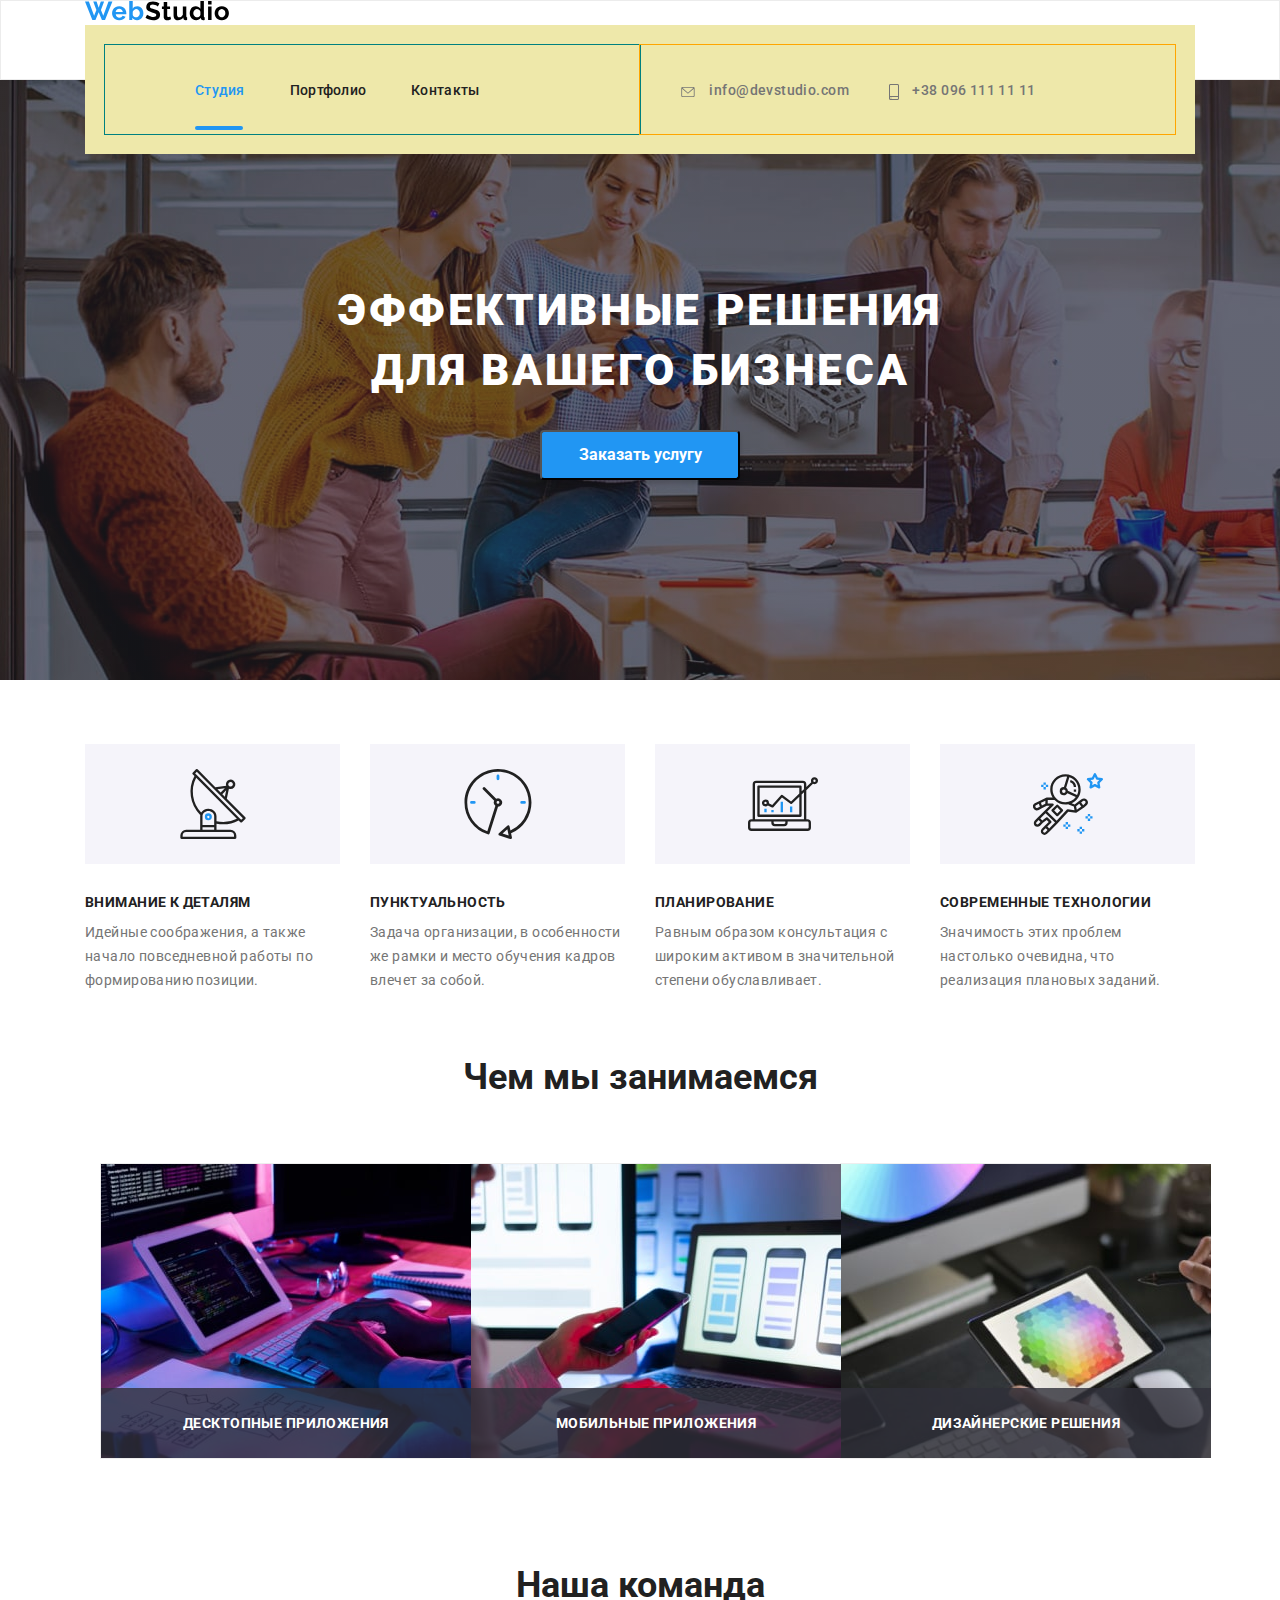
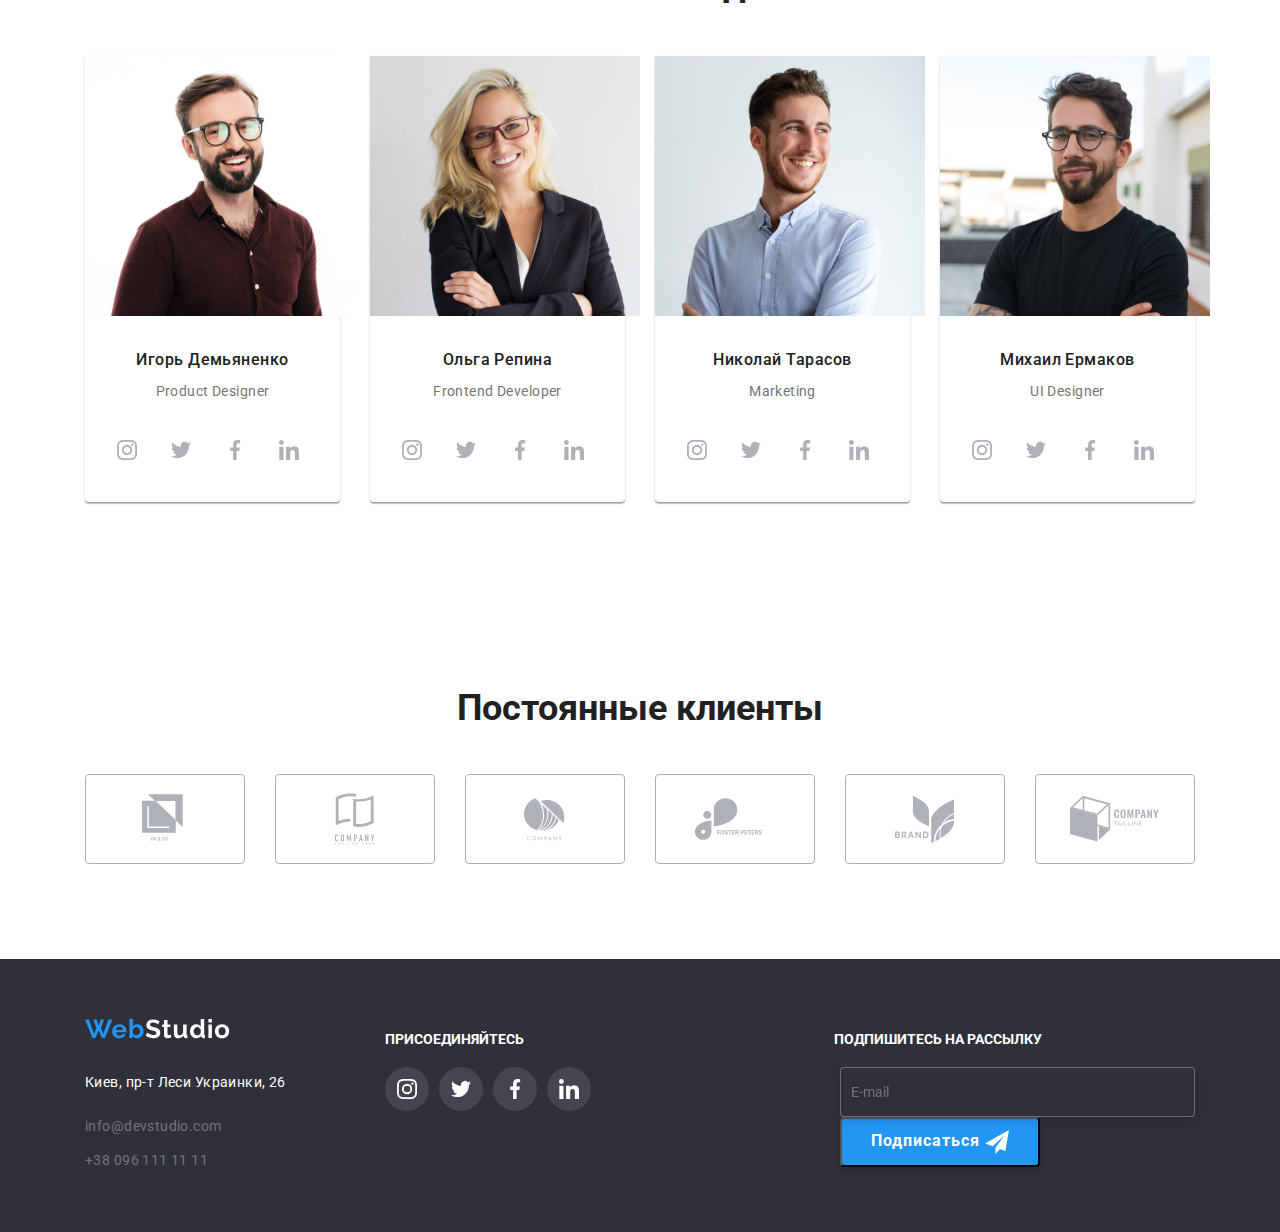
==== index.html @ c9f1968a "scss" ====
<!DOCTYPE html>
<html lang="ru">
<head>
    <meta charset="UTF-8">
    <meta name="viewport" content="width=device-width, initial-scale=1.0">
    <!--Подключение стилей-->
        <link rel="stylesheet" href="./modern-normalize.css">
        <!-- <link rel="stylesheet" href="./style.css"> -->
        <link rel="stylesheet" href="./css/main.min.css">

        
        <link rel="preconnect" href="https://fonts.gstatic.com">
        <link href="https://fonts.googleapis.com/css2?family=Roboto:wght@400;500;700;900&display=swap" rel="stylesheet">
        
        <title>WebStudio</title>
    </head>

<body>

    <header class="header">
        <div class="container">
            <nav class="nav">

                <a class="header-logo" href="./index.html"><img src="./images/WebStudio.svg" alt="логотип"></a>
                
                <button
                type="button"
                class="menu-button"
                aria-expanded="false"
                aria-controls="menu-container"
                data-menu-button
                >
                <svg
                  width="40"
                  height="40"
                  aria-label="Переключатель мобильного меню"
                >
                  <use class="icon-cross" href="./svg/symbol-defs.svg#cross"></use>
                  <use class="icon-menu" href="./svg/symbol-defs.svg#menu"></use>
                </svg>
              </button>

              <div class="menu-container" id="menu-container" data-menu>
               
                <div class="navigation">
                    <ul class="header-list">
                        <li class="item"><a class="current studio" href="./index.html">Студия</a></li>
                        <li class="item"><a href="./portfolio.html">Портфолио</a></li>
                        <li class="item"><a href="#">Контакты</a></li>
                    </ul>
                </div>

                <div class="contacts">
                    <ul class="header-adres">
                        <li class="item">
                            <a class="email-phone" href="mailoto:info@devstudio.com">
                                <svg class="envelope"> 
                                    <use href="./svg/symbol-defs.svg#icon-envelope "></use>
                                </svg>
                                info@devstudio.com</a>
                        </li>
                        <li class="item">
                            <a class="email-phone" href="tel:+380961111111">
                                <svg class="phone-icon">
                                    <use href="./svg/symbol-defs.svg#icon-smartphone"></use>
                                </svg>        
                            +38 096 111 11 11</a>
                        </li>
                    </ul>
               </div>
              </div>

               
            
                


            </nav>
        </div>
        
    </header>

    <main>

        <!--main-->
        <section class="main-banner">
            <div class="container">
                <h1>Эффективные решения <br> для вашего бизнеса</h1>
                <button class="to-order" data-open-modal>Заказать услугу</button>
                    <div class="backdrop is-hidden" data-backdrop>
                    <div class="modal">

                        <button class="close-modal" data-close-modal>
                            <svg class="close-modal-svg" 
                                width="18" height="18">
                                <use href="./svg/symbol-defs.svg#icon-close-modal">
                                </use> </svg>
                        </button>
                        
                        <form class="form-modal" action="" autocomplete="on">
                            <div class="form-modal-title">Оставьте свои данные, мы вам перезвоним</div>
                            
                            <p class="form-field">
                            <label class="form-label" for="name">Имя</label>
                            <input class="form-input" type="text" name="name" id="name" placeholder=" " >
                            <svg class="modal-svg" 
                                width="18" height="18">
                                <use href="./svg/symbol-defs.svg#icon-person-black-18dp-1">
                                </use> </svg>
                            </p>
                            
                            <p class="form-field">
                            <label class="form-label" for="tel">Телефон</label> 
                            <input class="form-input" type="tel" name="tel" id="tel" placeholder=" " >
                            <svg class="modal-svg" 
                            width="18" height="18">
                            <use href="./svg/symbol-defs.svg#icon-phone-black-18dp-1">
                            </use> </svg>
                            </p>
                            
                            <p class="form-field">
                            <label class="form-label" for="email">Почта</label> 
                            <input class="form-input" type="email" name="email" id="email" placeholder=" ">
                            <svg class="modal-svg" 
                                width="18" height="18">
                                <use href="./svg/symbol-defs.svg#icon-email-black-18dp-1">
                                </use> </svg>
                            </p>

                            <p class="form-field">
                            <label class="form-label" for="comment">Комментарий</label> 
                            <textarea class="comment-input" name="comment" id="comment" rows="2" placeholder="Введите текст"></textarea>
                            </p>                           

                            <p class="checkbox-field">
                            <label class="checkbox-label">
                            <input class="checkbox" type="checkbox" name="policy">
                            <span class="checkbox-icon"></span>
                            Соглашаюсь с рассылкой и принимаю <a href="">Условия договора</a> 
                            </label>
                            </p>
                       
                            <button class="button-modal" tipe="submitt">Отправить</button>
                        </form>
                    </div>
                </div>
            </div>           
        </section>

        <!--Особенности-->
        <section class="features">
            <!--<h2>Особенности</h2>-->
            <div class="container">
                <ul class="list features-set">
                    <li class="features-item antena"><h3 class="features-item-title">Внимание к деталям</h3><p>Идейные соображения, а также начало повседневной работы по формированию позиции.</p></li>
                    <li class="features-item clock"><h3 class="features-item-title">Пунктуальность</h3><p>Задача организации, в особенности же рамки и место обучения кадров влечет за собой.</p></li>
                    <li class="features-item diagrama"><h3 class="features-item-title">Планирование</h3><p>Равным образом консультация с широким активом в значительной степени обуславливает.</p></li>
                    <li class="features-item astronaut"><h3 class="features-item-title">Современные технологии</h3><p>Значимость этих проблем настолько очевидна, что реализация плановых заданий.</p></li>
                </ul>
            </div>
        </section>

        <!--Чем мы занимаемся-->
        <section class="what-we-do">
            <div class="container">
            <h2 class="what-we-do-title">Чем мы занимаемся</h2>
            <ul class="list">
                <li class="project-item list">
                    <a class="project-item-link" href="#">
                        <div class="project-thumb">
                            <img src="./images/project1.jpg" alt="проект_1">
                            <div class="product-actions">десктопные приложения</div>
                    </a>            
                </li>

                <li class="project-item list">
                    <a class="project-item-link" href="#">
                        <div class="project-thumb">
                        <img src="./images/project2.jpg" alt="проект_2">
                        <div class="product-actions">мобильные приложения</div>
                    </a>    
                </li>

                <li class="project-item list">
                    <a class="project-item-link" href="#">
                        <div class="project-thumb">
                            <img src="./images/project3.jpg" alt="проект_3">
                        <div class="product-actions">дизайнерские решения</div>
                    </a>
                </li>
            </ul>
            </div>
        </section>

         <!--Наша команда-->
        <section class="our-team">
            
            <div class="container">
                <h2 class="our-team-title">Наша команда</h2>
            
                <ul class="list our-team-set">
                <li class="team-player-item">
                    <img src="./images/Игорь_Демьяненко.jpg" alt="Игорь_Демьяненко" width="270"> 
                     <h3 class="team-player">Игорь Демьяненко</h3>
                     <p class="profession">Product Designer</p>
                     
                    <ul class="sosial-media-list">
                        <li class="sosial-media-item"> <a href=""><svg class="media-icon"> <use href="./svg/symbol-defs.svg#instagram"></use></svg> </a> </li>
                        <li class="sosial-media-item"> <a href=""><svg class="media-icon"> <use href="./svg/symbol-defs.svg#icon-twitter"></use></svg> </a></li>
                        <li class="sosial-media-item"> <a href=""><svg class="media-icon"> <use href="./svg/symbol-defs.svg#icon-facebook"></use></svg> </a></li>
                        <li class="sosial-media-item"> <a href=""><svg class="media-icon"> <use href="./svg/symbol-defs.svg#icon-linkedin"></use></svg> </a></li>
                    </ul>
                </li>
                
                <li class="team-player-item">
                    <img src="./images/Ольга_Репина.jpg" alt="Ольга_Репина" width="270">
                    <h3 class="team-player">Ольга Репина</h3>
                    <p class="profession">Frontend Developer</p>

                    <ul class="sosial-media-list">
                        <li class="sosial-media-item"> <a href=""><svg class="media-icon"> <use href="./svg/symbol-defs.svg#instagram"></use></svg> </a> </li>
                        <li class="sosial-media-item"> <a href=""><svg class="media-icon"> <use href="./svg/symbol-defs.svg#icon-twitter"></use></svg> </a></li>
                        <li class="sosial-media-item"> <a href=""><svg class="media-icon"> <use href="./svg/symbol-defs.svg#icon-facebook"></use></svg> </a></li>
                        <li class="sosial-media-item"> <a href=""><svg class="media-icon"> <use href="./svg/symbol-defs.svg#icon-linkedin"></use></svg> </a></li>
                    </ul>
                </li>

                <li class="team-player-item">
                    <img src="./images/Николай_Тарасов.jpg" alt="Николай_Тарасов" width="270">
                    <h3 class="team-player">Николай Тарасов</h3>
                    <p class="profession">Marketing</p>

                    <ul class="sosial-media-list">
                        <li class="sosial-media-item"> <a href=""><svg class="media-icon"> <use href="./svg/symbol-defs.svg#instagram"></use></svg> </a> </li>
                        <li class="sosial-media-item"> <a href=""><svg class="media-icon"> <use href="./svg/symbol-defs.svg#icon-twitter"></use></svg> </a></li>
                        <li class="sosial-media-item"> <a href=""><svg class="media-icon"> <use href="./svg/symbol-defs.svg#icon-facebook"></use></svg> </a></li>
                        <li class="sosial-media-item"> <a href=""><svg class="media-icon"> <use href="./svg/symbol-defs.svg#icon-linkedin"></use></svg> </a></li>
                    </ul>
                </li>

                <li class="team-player-item">
                    <img src="./images/Михаил_Ермаков.jpg" alt="Михаил_Ермаков" width="270">
                    <h3 class="team-player">Михаил Ермаков</h3>
                    <p class="profession">UI Designer</p>

                    <ul class="sosial-media-list">
                        <li class="sosial-media-item"> <a href=""><svg class="media-icon"> <use href="./svg/symbol-defs.svg#instagram"></use></svg> </a> </li>
                        <li class="sosial-media-item"> <a href=""><svg class="media-icon"> <use href="./svg/symbol-defs.svg#icon-twitter"></use></svg> </a></li>
                        <li class="sosial-media-item"> <a href=""><svg class="media-icon"> <use href="./svg/symbol-defs.svg#icon-facebook"></use></svg> </a></li>
                        <li class="sosial-media-item"> <a href=""><svg class="media-icon"> <use href="./svg/symbol-defs.svg#icon-linkedin"></use></svg> </a></li>
                    </ul>
                </li>

            </ul>
            </div>
            
        </section>

        <!--Клиенты-->
        <section class="our-clients">
            
                <div class="container">
                    <h2 class="our-clients-title">Постоянные клиенты</h2>

                    <ul class="clients">
                        <li class="clients-item">
                            <a class="clients-link" href="#">
                                <svg class="clients-icon" width="45" height="50"> <use href="./svg/symbol-defs.svg#icon-logo-1" /></svg></a>
                        </li>
                        <li class="clients-item">
                            <a class="clients-link" href="#">
                                <svg class="clients-icon" width="40" height="52"> <use href="./svg/symbol-defs.svg#icon-logo-2" /></svg></a>
                        </li>
                        <li class="clients-item">
                            <a class="clients-link" href="#">
                                <svg class="clients-icon" width="41" height="43"> <use href="./svg/symbol-defs.svg#icon-logo-3" /></svg></a>
                        </li>
                        <li class="clients-item">
                            <a class="clients-link" href="#">
                                <svg class="clients-icon" width="80" height="43"> <use href="./svg/symbol-defs.svg#icon-logo-4" /></svg></a>
                        </li>
                        <li class="clients-item">
                            <a class="clients-link" href="#">
                                <svg class="clients-icon" width="59" height="47"> <use href="./svg/symbol-defs.svg#icon-logo-5" /></svg></a>
                        </li>
                        <li class="clients-item">
                            <a class="clients-link" href="#">
                                <svg class="clients-icon" width="89" height="46"> <use href="./svg/symbol-defs.svg#icon-logo-6" /></svg></a>
                        </li>
                    </ul>
                </div>
                
        </section>    
        
    </main>
    
    <footer>
        <div class="container">

        <div class="container-footer">

        <div>

         <a class="footer-logo" href="./index.html"><img src="./images/WebStudio_footer.svg" alt="логотип"></a>

         <address >
             <p class="city-adress">Киев, пр-т Леси Украинки, 26</p> 
             <p><a class="email-phone" href="mailoto:info@devstudio.com">info@devstudio.com</a></p>
             <p><a class="email-phone" href="tel:+380961111111">+38 096 111 11 11</a></p>
         </address>

        </div>       
 
        <div class="join">
            <span>Присоединяйтесь</span>
            <ul class="list join-us">
                <li class="join-us-item"> <a class="media instagram" href=""></a></li>
                <li class="join-us-item"> <a class="media twiter" href=""></a></li>
                <li class="join-us-item"> <a class="media facebook" href=""></a></li>
                <li class="join-us-item"> <a class="media linkedin" href=""></a></li>
            </ul>
        </div>

        <div class="subscribe">
            <span>Подпишитесь на рассылку</span>
                <div class="footer-subscribe">
                
                    <form action="">
                    <label class="" for="email"></label> 
                    <input class="" type="email" name="email" id="email" placeholder="E-mail">
                
                    <button class="subscribe-button" tipe="submitt">Подписаться
                        <svg class="subscribe-button-svg" width="24" height="24"> <use href="./svg/symbol-defs.svg#icon-icon-send"></use> </svg>
                    </button>
                </form>          
                </div>
      
        </div>
 
        </div>

        </div>
 
         
                
     </footer>

     <script src="./js/menu.js"></script>
     <script src="./js/modal.js"></script>

     <script>
        const refs = {
          openModalBtn: document.querySelector("[data-open-modal]"),
          closeModalBtn: document.querySelector("[data-close-modal]"),
          backdrop: document.querySelector("[data-backdrop]"),
        };
  
        refs.openModalBtn.addEventListener("click", toggleModal);
        refs.closeModalBtn.addEventListener("click", toggleModal);
  
        refs.backdrop.addEventListener("click", logBackdropClick);
  
        function toggleModal() {
          refs.backdrop.classList.toggle("is-hidden");
        }
  
        function logBackdropClick() {
          console.log("Это клик в бекдроп");
        }
      </script>

</body>
</html>
---- style.css ----
/* ЛОКАЛЬНОЕ ПОДКЛЮЧЕНИЕ ШРИФТОВ */
/* @import '../fonts/Dancing_Script/DancingScript-VariableFont_wght.ttf' */


/* СЕЛЕКТОР ИДЕНТИФИКАТОРА */
/* #header {
  background: wheat;
  color: black;
} */
/* СЕЛЕКТОР ПОТОМКА */
/* .main-nav img {
  border: 10px solid green;
  width: 200px;
} */

/* СЕЛЕКТОР РЕБЕНКА */
/* .main-nav > a {
  border: 2px solid rgb(1, 8, 1);
} */

/* СЕЛЕКТОР АТРИБУТА */

/* a[href="./index.html"]{
  color: rgb(59, 177, 59);
} */

/*ПАЛИТРА 

header 
text color: #212121;
text наведение курсора color: #2196F3;
text имейл-телефон color: #757575;

h1 text color: #FFFFFF;
h2 text color: #212121;
h3 text color: #212121; 
p text color: #757575; или text color: #212121;
акцент на ссылке #2196F3
кнопки фильтра background: #F5F4FA;

footer
text color фактический адрес color: #FFFFFF;
text color имейл-телефон color: rgba(255, 255, 255, 0.6);

*/

*,
*::before,
*::after {
  box-sizing: border-box;
}

html {
    box-sizing: border-box;
  }

:root {
    --accent-link-color: #2196F3;
    --h2-color: #212121; 
    --main-text-color: #757575;
    --button-background: #F5F4FA;
    --icon-colour: #AFB1B8;
    --white-background: #FFFFFF;
    --text-style: Roboto;
}

.container {
    margin-left: auto;
    margin-right: auto;
    width: 1200px;
    padding-left: 15px;
    padding-right: 15px;
}

header {
    background-color: var(--white-background);
    border: 1px; 
    border: 1px solid #ECECEC;
    position: relative;
}

.header {
    align-items: center;
}

.header-logo { 
    height: 31px;
    width: 145px;
    padding-top: 25px;
    padding-bottom: 25px;
    display: contents;

}

header a {
    color: #212121;
    font-weight: 500;
    font-size: 14px;
    line-height: 16px;
    letter-spacing: 0.02em;
    text-decoration: none;  

    transition-property: color;
    transition-duration: 250ms;
    transition-timing-function: cubic-bezier(0.4, 0, 0.2, 1);
}

.list {
    display: flex;
    text-align: center;
    padding: 0px;
    margin: 0px;
    align-items: center;
    }


.header-list {
        display: flex;
    padding-top: 32px;
    padding-bottom: 32px;
    padding-left: 90px;
    margin: 0px; 
}

.header-list .item{
    margin-right: 45px;
}

.header-list .item:last-child {
    margin: 0px;
}

.header-adres {
    display: flex;
    position: right;
    font-weight: 500;
    padding-top: 32px;
    padding-bottom: 32px;
    margin: 0px;
    margin-left: auto;
}

.header-adres .email-phone {
    font-weight: 500;
}

.header-adres .item + .item {
    margin-left: 40px;
}

.current {
    color: var(--accent-link-color);
}

.current::after {
    
    content: "";
    /* background-color: var(--accent-link-color); */
    bottom: 0;
    position: absolute;
    background-repeat: no-repeat;
    display: block;
    height: 4px;
    width: 100%;
}

.studio::after {
    background-image: url(./svg/hover-studio.svg);
}

.portfolio::after {
    background-image: url(./svg/hover-portfolio.svg);
}

.envelope {
    width: 16px;
    height: 10px;
    margin-right: 10px;
    vertical-align: middle;
    fill: currentColor;

    transition-property: fill;
    transition-duration: 250ms;
    transition-timing-function: cubic-bezier(0.4, 0, 0.2, 1);
}

.phone-icon {
    width: 10px;
    height: 16px;
    margin-right: 10px;
    vertical-align: middle;
    fill: currentColor;

    transition-property: fill;
    transition-duration: 250ms;
    transition-timing-function: cubic-bezier(0.4, 0, 0.2, 1);
}

/* .envelope::before{
    background-image: url(./svg/envelope.svg);
    margin-right: 10px;
    content: "";
    background-repeat: no-repeat;
    display: inline-block;
    height: 12px;
    width: 16px;
}

/* .phone-icon::before {
    background-image: url(./svg/smartphone\ 1.svg);
    margin-right: 10px;
    content: "";
    background-repeat: no-repeat;
    align-items: center;
    display: inline-block;
    height: 16px;
    width: 10px;
} */

/* .header a:hover, 
.header a:focus {
    color: var(--accent-link-color);
    width: 135px;
    height: 16px;
    left: 1078px;
    top: 32px;
} */


.header a:hover, .header a:hover svg,
.header a:focus, .header a:focus svg {
    color: var(--accent-link-color);
    fill: var(--accent-link-color);
}

body {
    margin: 0;
    background: var(--white-background);
    font-family: var(--text-style);
    font-style: normal;
    color: var(--main-text-color);
}

ul {
    list-style: none;
}

.main-banner {
    background-size: cover;
    background-repeat: no-repeat;
    background-image: 
    linear-gradient(
    to right,
    rgba(47, 48, 58, 0.4),
    rgba(47, 48, 58, 0.4)
    ),
    url(./images/main_banner.jpg);
    text-align: center;
    height: 600px;
    text-align: center;
    padding-top: 200px;
    padding-bottom: 200px;
    margin: 0%;
}

.to-order {
    
    display: inline-block; 
    background: var(--accent-link-color);
    padding: 0; 
    box-shadow: 0px 4px 4px rgba(0, 0, 0, 0.15);
    border-radius: 4px;
    color: var(--white-background);
    text-align: center;
    font-style: normal;
    font-weight: bold;
    font-size: 16px;
    height: 50px;
    min-width: 200px;
    margin-top: 30px;
}

.to-order:hover,
.to-order:focus {
    cursor: pointer;
}

/* ---- modal ------ */

.backdrop {

   transition-property: opacity;
   transition-duration: 250ms;
   transition-timing-function: cubic-bezier(0.4, 0, 0.2, 1);

    position: fixed;
    top: 0;
    left: 0;
    z-index: 5;
    background-color: rgba(0, 0, 0, 0.2);
    width: 100%;
    height: 100%;
    opacity: 1;

}

.backdrop.is-hidden {
    opacity: 0;
    pointer-events: none;
}

.backdrop.is-hidden .modal {
    transform: translate(-50%, -50%) scale(0.7);
}

.modal {
    position: absolute;
    left: 50%;
    top: 50%;
    transform: translate(-50%, -50%) scale(1);
  
    transition: transform 250ms cubic-bezier(0.4, 0, 0.2, 1);
    
    display: inline-block;
    width: 530px;
    height: 590px;
    background-color: white;
    border-radius: 5px;
}

.close-modal {
    position: absolute;
    right: 8px;
    top: 8px;

    border: 1px solid rgba(0, 0, 0, 0.1);
    box-sizing: border-box;     
   
    border-radius: 50%;
    background-color: white;
    background-repeat: no-repeat;
    background-position: center;
    width: 30px;
    height: 30px;
}

.close-modal:hover {
   cursor: pointer;  
   fill: var(--accent-link-color);
}

.close-modal-svg {
    transition-property: fill;
    transition-duration: 250ms;
    transition-timing-function: cubic-bezier(0.4, 0, 0.2, 1);

    position: absolute;
    top: 6px;
    right: 5px;
}

/* 
---- modal form ------ */

.form-modal {
    
    outline: 1px;
    margin-left: auto;
    margin-right: auto;
    padding-right: 40px;
    padding-left: 40px;
    padding-top: 40px;
    padding-bottom: 40px;
    
    font-weight: normal;
    font-size: 12px;
    line-height: 14px;
    letter-spacing: 0.01em;
    color: #757575;
} 

.form-input:focus ~ .modal-svg {
    fill: var(--accent-link-color);
}

.form-label + .form-input:focus {
    border-color: var(--accent-link-color);  
    background-color: ; 
    cursor: pointer; 
}

/* .form-label + .form-input:not(placeholder-shown)  {
    border-color: var(--accent-link-color);    
} */

.form-modal-title {
    margin-bottom: 12px;

    font-weight: bold;
    font-size: 20px;
    line-height: 23px;
    text-align: center;
    letter-spacing: 0.03em;
    color: #212121;
}

.form-field {
    position: relative;
    outline: 1px;
    margin-bottom: 10px;
    display: flex;
    flex-direction: column;
}

.form-field label {
     margin-bottom: 4px;
     font-weight: normal;
    font-size: 12px;
    line-height: 14px;
    letter-spacing: 0.01em;
    color: #757575;
}

.form-input {
    transition-property: border-color;
    transition-duration: 250ms;
    transition-timing-function: cubic-bezier(0.4, 0, 0.2, 1);

    outline: none;
    position: relative;
    margin: 0;
    padding: 0;
    border: 1px solid rgba(33, 33, 33, 0.2);
    border-radius: 4px;
    height: 40px;
}

.comment-input {
    margin: 0;
    padding: 0;
    border: 1px solid rgba(33, 33, 33, 0.2);
    border-radius: 4px;
}

.form-field input {
    padding-left: 40px;
}

.form-field textarea {
    padding-left: 16px;
    padding-right: 16px;
    padding-top: 12px;
    padding-bottom: 12px;
    font-size: 16px;
    height: 120px;
}

.form-field textarea::placeholder {
    font-size: 12px;
    color: rgba(117, 117, 117, 0.5);
    font-weight: normal;
}

.checkbox-field {
    margin-top: 20px;
    margin-bottom: 30px;
    position: relative;
    outline: 1px;
}

.checkbox-icon {
    display: inline-block;
    margin-right: 5px;
    width: 16px;
    height: 15px;
    border: 2px solid black;
    border-radius: 2px;
}

.checkbox-label {
    display: flex;
    align-items: center;
}

.checkbox:checked + .checkbox-icon {
    background-color: var(--accent-link-color);
    border-color: var(--accent-link-color);
    background-image: url(./svg/icon\ check\ no\ color.svg);
    background-size: contain;
    background-origin: border-box;
}

.checkbox {
    appearance: none;
    outline: none;
}

.checkbox-label a {
    margin-left: 2px;
    text-decoration: none;
    text-decoration: underline;
    color: var(--accent-link-color);
}


.button-modal {
    display: inline-block; 
    background: var(--accent-link-color);
    padding: 0; 
   
    box-shadow: 0px 4px 4px rgba(0, 0, 0, 0.15);
    border-radius: 4px;
    font-weight: bold;
    font-size: 16px;
    align-items: center;
    text-align: center;
    letter-spacing: 0.06em;

    color: #FFFFFF; 
    height: 50px;
    min-width: 200px;
}

.button-modal:hover {
    cursor: pointer;
}

.modal-svg {
    transition-property: fill;
    transition-duration: 250ms;
    transition-timing-function: cubic-bezier(0.4, 0, 0.2, 1);

    position: absolute;
    top: 30px;
    margin-left: 10px;
    fill: #212121;
    vertical-align: middle;
}





h1 {
    font-weight: 900;
    font-size: 44px;
    text-transform: uppercase;
    line-height: 60px;
    color: #FFFFFF;
    text-align: center;
    margin: 0%;
    letter-spacing: 0.06em;
}

h2 {
    color: var(--h2-color);
    text-align: center;
    font-weight: bold;
    font-size: 36px;
    line-height: 42px;
    padding-bottom: 50px;
    margin: 0%;
}

h3 {
    color: var(--h2-color);
    margin: 0%;
    padding-bottom: 10px;
}

p {
    text-align: left;
    font-weight: normal;
    font-size: 14px;
    line-height: 24px;
    letter-spacing: 0.03em;
    color: var(--main-text-color);
    margin: 0px;

}

.profession {
    text-align: center;
    padding-bottom: 25px;
}

.features {
    padding-top: 94px;
    padding-bottom: 94px;
}

.features-list {    
    font-weight: bold;
    font-size: 14px;
    line-height: 16px;
    letter-spacing: 0.03em;
    text-transform: uppercase;
    color: var(--h2-color);
    text-align: left;
    padding-bottom: 10px;
}

.feature-item::before {
    display: block;
    content: "";
    height: 120px;

    background-repeat: no-repeat;
    background-position: center;
    background-color: #F5F4FA;
    margin-bottom: 30px;
}

.antena::before {
    content: "";
    background-image: url(./svg/antenna\ 1.svg);
}

.clock::before {
    content: "";
    background-image: url(./svg/clock\ 1.svg);
}

.diagrama::before {
    content: "";
    background-image: url(./svg/diagram\ 1.svg);
}

.astronaut::before {
    content: "";
    background-image: url(./svg/astronaut\ 1.svg);
}

.list .feature-item + .feature-item{
    margin-left: 40px;
}

.project-item-link {
    text-decoration: none; 
    margin: 0px;
    padding: 0px;
    display: flex;
}

.project-thumb {
    position: relative;
}

.product-actions {
    position: absolute;
    width: 100%;
    bottom: 19px;
    left: 50%;
    transform: translate(-50%, -50%);
    color: var(--white-background);
    font-weight: bold;
    font-size: 14px;
    line-height: 16px;
    letter-spacing: 0.03em;
    text-align: center;
    text-transform: uppercase;
  }

  .project-thumb::before {
    display: inline-block;
    content: "";
    position: absolute;
    bottom: 0;
    left: 0;
    width: 100%;
    height: 70px;
    background: rgba(47, 48, 58, 0.8);
    opacity: 1; 
  }

.our-team {
    background: #F5F4FA;
    font-weight: normal;
    font-size: 16px;
    line-height: 19px;
    text-align: center;
    padding-top: 94px;
    padding-bottom: 90px;
}

.our-team-title {
 
    margin-bottom: 50px;
    padding-bottom: 0px;
}

.team-player {
    letter-spacing: 0.03em;
    font-weight: 500;
    font-size: 16px;
    line-height: 19px;
    text-align: center;
    padding-top: 30px;
}

.team-player-item {
    background-color: var(--white-background);
    border-color: var(--h2-color);
    width: 270px;
    border-radius: 0px 0px 4px 4px;
    box-shadow: 0px 1px 3px rgba(0, 0, 0, 0.12), 0px 1px 1px rgba(0, 0, 0, 0.14), 0px 2px 1px rgba(0, 0, 0, 0.2);
  }

.list .team-player-item + .team-player-item {
    margin-left: 35px;
}

.team-player-photo {
    padding: 0px;
}

.sosial-media-list {
    display: flex;
    padding-left: 32px;
    margin: 0px;
    margin-bottom: 30px;
    padding: 0px;
  justify-content: center;
}

.sosial-media-item a {
    display: flex;
    height: 44px;
    width: 44px;
    align-items: center;
    border-radius: 50%;
    margin-right: 10px;
    fill: var(--icon-colour);
 
  transition-property: background-color;
  transition-duration: 250ms;
  transition-timing-function: cubic-bezier(0.4, 0, 0.2, 1);
}

.sosial-media-list a:hover,
.sosial-media-list a:focus {
  background-color: var(--accent-link-color);
  fill: white;
}

.media-icon {
    width: 20px;
    height: 20px;
    margin-left: auto;
    margin-right: auto;

    transition-property: fill;
    transition-duration: 250ms;
    transition-timing-function: cubic-bezier(0.4, 0, 0.2, 1);
}

.our-clients {
    padding-top: 94px;
}
.clients {
    display: flex;
    padding: 0px;
    padding-bottom: 94px;
    margin: 0px;
  }

 .clients-item a {
    display: flex;
    align-items: center;
    justify-content: center;
    width: 170px;
    height: 90px;
    border: 1px solid;
    border-color: #AFB1B8;
    border-radius: 4px;

    transition-property: border-color;
    transition-duration: 250ms;
    transition-timing-function: cubic-bezier(0.4, 0, 0.2, 1);
 }

.clients-item {
    margin-right: 30px;
 }

.clients-item:last-child {
    margin-right: 0;
}

.clients-item a:hover, .clients-item a:hover svg,
.clients-item a:focus, .clients-item a:focus svg {
    border-color: var(--accent-link-color);
    fill: var(--accent-link-color);
}

/* .clients-item a:hover,
.clients-item a:focus {
    border-color: var(--accent-link-color);
    fill: var(--accent-link-color);
} */
  
/* .clients-link:hover,
.clients-link:focus {
    border-color: var(--accent-link-color);
    fill: var(--accent-link-color);
} */

.clients-icon {
    fill: var(--icon-colour);

    transition-property: fill;
    transition-duration: 250ms;
    transition-timing-function: cubic-bezier(0.4, 0, 0.2, 1);
}

/* .clients-icon:hover,
.clients-icon:focus {
    fill: var(--accent-link-color);
} */

.section-projects {
    background-color: var(--white-background);
    padding-bottom: 94px;
    padding-top: 94px;
}

.filter {
    background-color: var(--white-background);
    display: block;
    margin: 0px;  
}

.filter .item {
    display: flex;
}

.filter .list {
    justify-content: center;
}

.filter .item + .item {
    margin-left: 5px;
}

/* через баттон*/

.button {
    background-color: var(--button-background);
    color: var(--h2-color);
    font-weight: 500;
    font-size: 16px;
    line-height: 26px;
    text-align: center;
    letter-spacing: 0.03em;
    text-decoration: none;
    border: 0px;
    border-radius: 4px;
    padding-left: 22px;
    padding-right: 22px;
    padding-bottom: 8px;
    padding-top: 8px;
    cursor: pointer;

    transition-property: background-color, color;
    transition-duration: 250ms;
    transition-timing-function: cubic-bezier(0.4, 0, 0.2, 1);
    }

.button:focus,
.button:hover {
    color: var(--white-background);
    background: var(--accent-link-color);
    font-style: normal;
    text-align: center;
}
/* 
 -------- projects ---------- */

.projects {
    font-weight: normal;
    font-size: 16px;
    line-height: 30px;
    text-align: center;
    color: var(--main-text-color);
    display: flex;
    flex-wrap: wrap;
    padding-bottom: 0px;
    padding-left: 0px;
    padding-top: 45px;
    margin: 0px;
}

.projects a {
    text-decoration: none;
}

.project-item {
    width: 370px;
    margin-right: 30px;
    background: #FFFFFF;
    border: 1px solid #EEEEEE;
    margin-bottom: 70px;
}

.project-item:last-child {
    margin-right: 0px;
}

.project-item:hover,
.project-item:focus {
    cursor: pointer;
    box-shadow: 0px 1px 3px rgba(0, 0, 0, 0.12), 0px 1px 1px rgba(0, 0, 0, 0.14), 0px 2px 1px rgba(0, 0, 0, 0.2);
}

.project-name {
    font-weight: bold;
    font-size: 18px;
    line-height: 36px;
    color: var(--h2-color); 
    text-align: left;
/*  margin: 0px;
    padding-top: 20px;
    padding-bottom: 10px;
    padding-left: 24px;
    */
    padding: 0px;
}

.project-tipe {
    margin-top: 10px;
   /* line-height: 30px;
    padding-left: 24px;
    padding-bottom: 20px;*/
}

.description {
    padding: 24px 20px 24px 20px;
}

.projects :nth-child(3n) {
    margin-right: 0px;
}

.projects :nth-last-child(-n+3) {
    margin-bottom: 0px;
}

.project-item-photo {
    position: relative;
    margin: 0px;
    padding: 0px;
    overflow: hidden;
}

.project-item-photo::before {
  display: inline-block;
  content: "";
  position: absolute;
  top: 0;
  left: 0;
  width: 100%;
  height: 100%;
  background-color:  rgba(33, 150, 243, 0.9);
  opacity: 0;
  transform: translateY(100%);
  transition-duration: 250ms;
  transition-timing-function: cubic-bezier(0.4, 0, 0.2, 1);
}

.project-item:hover .project-item-photo::before,
.project-item:focus .project-item-photo::before {
    transform: translateY(0);
}

.project-item-photo:hover::before,
.project-item-photo:focus::before {
  opacity: 1;
  content: "";
}

.overlay {
    position: absolute;
    top: 0;
    left: 0;
    width: 100%;
    height: 100%;
    opacity: 1;
    transform: translateY(100%);
    transition-duration: 250ms;
    transition-timing-function: cubic-bezier(0.4, 0, 0.2, 1);
  }

.project-item:hover .overlay,
.project-item:focus .overlay {
    transform: translateY(0);
}

.project-item-description {
  position: absolute;
  top: 50%;
  left: 50%;
  transform: translate(-50%, -50%);
  display: flex;
  align-items: center;
  opacity: 0;
  width: 100%;
  height: 100%;
  font-weight: normal;
  font-size: 18px;
  line-height: 28px;
  letter-spacing: 0.03em;
  color: var(--white-background);
}

.project-item:hover, .project-item:focus,
.project-item-description:hover {
    opacity: 1;  
}


/*  -------------footer --------- */

footer {
    background-color: #2F303A; 
    color: var(--white-background);
    border: 1px;
}

.footer {
    width: 1200px;
}

.container-footer {
    display: flex;
    flex-direction: row;
    
}

footer a {
       text-decoration: none;  
}

.footer-logo { 
    height: 31px;
    width: 145px;
    margin-top: 60px;
    padding-bottom: 20px;
    display: inline-block;
    text-align: center;
    margin-bottom: 20px;
}

.email-phone {
    color: #757575;
    font-size: 14px;
    font-style: normal;
    font-weight: normal;
    line-height: 24px;
    letter-spacing: 0.03em;
    margin-top: 10px;
    display: ;
}

address p:last-child {
 margin-top: 10px;
}

.city-adress {
   
    color: var(--white-background);
    padding-bottom: 10px;
}

address {
font-style: normal;
padding-bottom: 60px;
display: inline-block;
min-width: 230px;
}   

.join {
    display: inline-block;
    text-align: left;
    flex-wrap: wrap;
    text-transform: uppercase;
    font-size: 14px;
    font-weight: bold;
    line-height: 16px;
    padding-top: 72px;
    margin-left: 70px;
    width: 206px;
}

.media {
    display: inline-block;
    height: 44px;
    width: 44px;
    margin-right: 10px;
    margin-top: 20px;
    background-color:rgba(255, 255, 255, 0.1);
    background-repeat: no-repeat;
    background-position: center;
    background-size: 20px;
    border-radius: 50%; 
}
.media:hover,
.media:focus {
    background-color: var(--accent-link-color);

    transition-duration: 250ms;
    transition-timing-function: cubic-bezier(0.4, 0, 0.2, 1);
}

.instagram {
    background-image: url(./svg/instagram\ 2.svg);
}

.twiter {
    background-image: url(./svg/twitter\ 1.svg);
}

.facebook {
    background-image: url(./svg/facebook\ 1.svg);
}

.linkedin {
    background-image: url(./svg/linkedin\ 1.svg);
}

.subscribe {
    display: inline-block;
    width: 100%;
    margin-left: 93px;
   
    text-transform: uppercase;
    font-size: 14px;
    font-weight: bold;
    line-height: 16px;
    padding-top: 72px; 
}

.footer-subscribe {
 
    display: flex;
    justify-content: flex-end;
    /* align-items: stretch; */
    margin-top: 20px;
    text-align: right;
}

.subscribe-button {
    /* display: inline-block;  */
    background: var(--accent-link-color);
    padding: 0; 
    margin-left: 12px;
   
    box-shadow: 0px 4px 4px rgba(0, 0, 0, 0.15);
    border-radius: 4px;
    font-weight: bold;
    font-size: 16px;
    align-items: center;
    text-align: center;
    letter-spacing: 0.06em;

    color: #FFFFFF; 
    height: 50px;
    min-width: 200px;
}

.subscribe-button:hover,
.subscribe-button:focus {
    cursor: pointer;
}

.subscribe-button-svg {
    fill: white;
    vertical-align: middle;
}

.footer-subscribe input {
    
    margin: 0;
    padding: 10px;
    border: 1px solid rgba(255, 255, 255, 0.3);
   
    background-color: #2F303A;
    filter: drop-shadow(0px 4px 4px rgba(0, 0, 0, 0.15));
    border-radius: 4px;

    width: 355px;
    
    height: 50px;
    color: white;
}
---- css/main.min.css ----
.container{padding-left:15px;padding-right:15px;margin-left:auto;margin-right:auto}@media screen and (min-width: 480px){.container{width:480px}}@media screen and (min-width: 768px){.container{width:768px}}@media screen and (min-width: 1140px){.container{width:1140px}}*,*::before,*::after{-webkit-box-sizing:border-box;box-sizing:border-box}html{-webkit-box-sizing:border-box;box-sizing:border-box}.list{display:block;text-align:center;padding:0px;margin:0px;-webkit-box-align:center;-ms-flex-align:center;align-items:center}@media screen and (min-width: 480px){.list{display:-webkit-box;display:-ms-flexbox;display:flex}}ul{list-style:none}header{background-color:#fff;border:1px;border:1px solid #ECECEC;position:relative;height:60px}@media screen and (min-width: 768px){header{display:-webkit-box;display:-ms-flexbox;display:flex;height:80px}}header a{color:#212121;font-weight:500;font-size:14px;line-height:16px;letter-spacing:0.02em;text-decoration:none;-webkit-transition-property:color;transition-property:color;-webkit-transition-duration:250ms;transition-duration:250ms;-webkit-transition-timing-function:cubic-bezier(0.4, 0, 0.2, 1);transition-timing-function:cubic-bezier(0.4, 0, 0.2, 1)}.header-logo{height:31px;width:145px;margin-top:25px;margin-bottom:25px}@media screen and (min-width: 768px){.header-logo{display:contents;height:28px;width:134px}}.menu-button{display:-webkit-inline-box;display:-ms-inline-flexbox;display:inline-flex;margin:0;padding:0;border:none;background-color:transparent}@media screen and (min-width: 768px){.menu-button{display:none}}.menu-button .icon-cross{display:none}.menu-button.is-open .icon-cross{display:block}.menu-button.is-open .icon-menu{display:none}.menu-container{background-color:palegoldenrod;padding:20px;text-align:center;font-size:20px}@media screen and (max-width: 767px){.menu-container{display:none;position:absolute;top:100%;left:0;width:100%}.menu-container.is-open{display:block}}@media screen and (min-width: 768px){.menu-container{display:-webkit-box;display:-ms-flexbox;display:flex;-webkit-box-pack:justify;-ms-flex-pack:justify;justify-content:space-between;-webkit-box-flex:1;-ms-flex-positive:1;flex-grow:1}}.navigation,.contacts{width:100%}.navigation{outline:1px solid teal}.contacts{outline:1px solid orange}.current{color:#2196F3}.current::after{content:"";bottom:-32px;position:absolute;background-repeat:no-repeat;display:block;height:4px;width:100%}.studio::after{background-image:url(../svg/hover-studio.svg)}.portfolio::after{background-image:url(../svg/hover-portfolio.svg)}.header-list{display:-webkit-box;display:-ms-flexbox;display:flex;padding-top:32px;padding-bottom:32px;padding-left:90px;margin:0px}.header-list a{position:relative}.header-list .item{margin-right:45px}.header-list .item:last-child{margin:0px}.header-adres{display:-webkit-box;display:-ms-flexbox;display:flex;position:right;font-weight:500;padding-top:32px;padding-bottom:32px;margin:0px;margin-left:auto}.header-adres .email-phone{font-weight:500}.header-adres .item+.item{margin-left:40px}.envelope{width:16px;height:10px;margin-right:10px;vertical-align:middle;fill:currentColor;-webkit-transition-property:fill;transition-property:fill;-webkit-transition-duration:250ms;transition-duration:250ms;-webkit-transition-timing-function:cubic-bezier(0.4, 0, 0.2, 1);transition-timing-function:cubic-bezier(0.4, 0, 0.2, 1)}.phone-icon{width:10px;height:16px;margin-right:10px;vertical-align:middle;fill:currentColor;-webkit-transition-property:fill;transition-property:fill;-webkit-transition-duration:250ms;transition-duration:250ms;-webkit-transition-timing-function:cubic-bezier(0.4, 0, 0.2, 1);transition-timing-function:cubic-bezier(0.4, 0, 0.2, 1)}.header a:hover,.header a:hover svg,.header a:focus,.header a:focus svg{color:#2196F3;fill:#2196F3}body{margin:0;background:#fff;font-family:Roboto;font-style:normal;color:#757575}h1{font-weight:900;font-size:26px;text-transform:uppercase;line-height:60px;color:#fff;text-align:center;margin:0%;letter-spacing:0.06em}@media screen and (min-width: 768px){h1{font-size:44px}}h2{color:#212121;text-align:center;font-weight:bold;font-size:36px;line-height:42px;margin:0%}h3{color:#212121;margin:0%;padding-bottom:10px;text-align:center}.main-banner{background-size:cover;background-repeat:no-repeat;background-image:-webkit-gradient(linear, left top, right top, from(rgba(47,48,58,0.4)), to(rgba(47,48,58,0.4))),url(../images/main_banner.jpg);background-image:linear-gradient(to right, rgba(47,48,58,0.4), rgba(47,48,58,0.4)),url(../images/main_banner.jpg);height:600px;text-align:center;padding-top:200px;padding-bottom:200px;margin:0%}@media screen and (max-width: 480px){.main-banner{display:block;height:400px;padding-top:120px;padding-bottom:120px;width:480px}}.to-order{display:inline-block;background:#2196F3;padding:0;-webkit-box-shadow:0px 4px 4px rgba(0,0,0,0.15);box-shadow:0px 4px 4px rgba(0,0,0,0.15);border-radius:4px;color:#fff;text-align:center;font-style:normal;font-weight:bold;font-size:16px;height:50px;min-width:200px;margin-top:30px}.to-order:hover,.to-order:focus{cursor:pointer}.what-we-do{display:none}@media screen and (min-width: 1140px){.what-we-do{display:block}}.what-we-do-title{padding-bottom:25px}@media screen and (min-width: 1140px){.what-we-do-title{padding-bottom:50px}}.project-item-link{text-decoration:none;margin:0px;padding:0px;display:-webkit-box;display:-ms-flexbox;display:flex}.project-thumb{position:relative}.project-thumb::before{display:inline-block;content:"";position:absolute;bottom:0;left:0;width:100%;height:70px;background:rgba(47,48,58,0.8);opacity:1}.product-actions{position:absolute;width:100%;bottom:19px;left:50%;-webkit-transform:translate(-50%, -50%);transform:translate(-50%, -50%);color:#fff;font-weight:bold;font-size:14px;line-height:16px;letter-spacing:0.03em;text-align:center;text-transform:uppercase}.backdrop{-webkit-transition-property:opacity;transition-property:opacity;-webkit-transition-duration:250ms;transition-duration:250ms;-webkit-transition-timing-function:cubic-bezier(0.4, 0, 0.2, 1);transition-timing-function:cubic-bezier(0.4, 0, 0.2, 1);position:fixed;top:0;left:0;z-index:5;background-color:rgba(0,0,0,0.2);width:100%;height:100%;opacity:1}.backdrop.is-hidden{opacity:0;pointer-events:none}.backdrop.is-hidden .modal{-webkit-transform:translate(-50%, -50%) scale(0.7);transform:translate(-50%, -50%) scale(0.7)}.modal{position:absolute;left:50%;top:50%;-webkit-transform:translate(-50%, -50%) scale(1);transform:translate(-50%, -50%) scale(1);-webkit-transition:-webkit-transform 250ms cubic-bezier(0.4, 0, 0.2, 1);transition:-webkit-transform 250ms cubic-bezier(0.4, 0, 0.2, 1);transition:transform 250ms cubic-bezier(0.4, 0, 0.2, 1);transition:transform 250ms cubic-bezier(0.4, 0, 0.2, 1), -webkit-transform 250ms cubic-bezier(0.4, 0, 0.2, 1);display:inline-block;width:530px;height:590px;background-color:#fff;border-radius:5px}.close-modal{position:absolute;right:8px;top:8px;border:1px solid rgba(0,0,0,0.1);-webkit-box-sizing:border-box;box-sizing:border-box;border-radius:50%;background-color:#fff;background-repeat:no-repeat;background-position:center;width:30px;height:30px}.close-modal:hover{cursor:pointer;fill:#2196F3}.close-modal-svg{-webkit-transition-property:fill;transition-property:fill;-webkit-transition-duration:250ms;transition-duration:250ms;-webkit-transition-timing-function:cubic-bezier(0.4, 0, 0.2, 1);transition-timing-function:cubic-bezier(0.4, 0, 0.2, 1);position:absolute;top:6px;right:5px}.form-modal{outline:1px;margin-left:auto;margin-right:auto;padding-right:40px;padding-left:40px;padding-top:40px;padding-bottom:40px;font-weight:normal;font-size:12px;line-height:14px;letter-spacing:0.01em;color:#757575}.form-input:focus ~ .modal-svg{fill:#2196F3}.form-label+.form-input:focus{border-color:#2196F3;cursor:pointer}.form-modal-title{margin-bottom:12px;font-weight:bold;font-size:20px;line-height:23px;text-align:center;letter-spacing:0.03em;color:#212121}.form-field{position:relative;outline:1px;margin-bottom:10px;display:-webkit-box;display:-ms-flexbox;display:flex;-webkit-box-orient:vertical;-webkit-box-direction:normal;-ms-flex-direction:column;flex-direction:column}.form-field label{margin-bottom:4px;font-weight:normal;font-size:12px;line-height:14px;letter-spacing:0.01em;color:#757575}.form-field input{padding-left:40px}.form-field textarea{padding-left:16px;padding-right:16px;padding-top:12px;padding-bottom:12px;font-size:16px;height:120px}.form-field textarea::-webkit-input-placeholder{font-size:12px;color:rgba(117,117,117,0.5);font-weight:normal}.form-field textarea:-ms-input-placeholder{font-size:12px;color:rgba(117,117,117,0.5);font-weight:normal}.form-field textarea::-ms-input-placeholder{font-size:12px;color:rgba(117,117,117,0.5);font-weight:normal}.form-field textarea::placeholder{font-size:12px;color:rgba(117,117,117,0.5);font-weight:normal}.form-input{-webkit-transition-property:border-color;transition-property:border-color;-webkit-transition-duration:250ms;transition-duration:250ms;-webkit-transition-timing-function:cubic-bezier(0.4, 0, 0.2, 1);transition-timing-function:cubic-bezier(0.4, 0, 0.2, 1);outline:none;position:relative;margin:0;padding:0;border:1px solid rgba(33,33,33,0.2);border-radius:4px;height:40px}.comment-input{margin:0;padding:0;border:1px solid rgba(33,33,33,0.2);border-radius:4px}.checkbox-field{margin-top:20px;margin-bottom:30px;position:relative;outline:1px}.checkbox-icon{display:inline-block;margin-right:5px;width:16px;height:15px;border:2px solid black;border-radius:2px}.checkbox-label{display:-webkit-box;display:-ms-flexbox;display:flex;-webkit-box-align:center;-ms-flex-align:center;align-items:center}.checkbox-label a{margin-left:2px;text-decoration:none;text-decoration:underline;color:#2196F3}.checkbox{-webkit-appearance:none;-moz-appearance:none;appearance:none;outline:none}.checkbox:checked+.checkbox-icon{background-color:#2196F3;border-color:#2196F3;background-image:url(../svg/icon\check\no\color.svg);background-size:contain;background-origin:border-box}.button-modal{display:inline-block;background:#2196F3;padding:0;-webkit-box-shadow:0px 4px 4px rgba(0,0,0,0.15);box-shadow:0px 4px 4px rgba(0,0,0,0.15);border-radius:4px;font-weight:bold;font-size:16px;-webkit-box-align:center;-ms-flex-align:center;align-items:center;text-align:center;letter-spacing:0.06em;color:#fff;height:50px;min-width:200px}.button-modal:hover{cursor:pointer}.modal-svg{-webkit-transition-property:fill;transition-property:fill;-webkit-transition-duration:250ms;transition-duration:250ms;-webkit-transition-timing-function:cubic-bezier(0.4, 0, 0.2, 1);transition-timing-function:cubic-bezier(0.4, 0, 0.2, 1);position:absolute;top:30px;margin-left:10px;fill:#212121;vertical-align:middle}.our-clients{padding-top:60px;padding-bottom:60px}@media screen and (min-width: 768px){.our-clients{padding-top:95px;padding-bottom:95px}}.our-clients-title{padding-bottom:20px}@media screen and (min-width: 1140px){.our-clients-title{padding-bottom:45px}}.clients{display:-webkit-box;display:-ms-flexbox;display:flex;padding:0px;margin:0px;-ms-flex-wrap:wrap;flex-wrap:wrap;margin:-15px}.clients-item{width:calc((100% - 4 * 15px) / 2);margin:15px}@media screen and (min-width: 768px){.clients-item{width:calc((100% - 6 * 15px) / 3);margin:15px}}@media screen and (min-width: 1140px){.clients-item{width:calc((100% - 12 * 15px) / 6);margin:15px}}.clients-item a{display:-webkit-box;display:-ms-flexbox;display:flex;-webkit-box-align:center;-ms-flex-align:center;align-items:center;-webkit-box-pack:center;-ms-flex-pack:center;justify-content:center;height:90px;border:1px solid;border-color:#AFB1B8;border-radius:4px;-webkit-transition-property:border-color;transition-property:border-color;-webkit-transition-duration:250ms;transition-duration:250ms;-webkit-transition-timing-function:cubic-bezier(0.4, 0, 0.2, 1);transition-timing-function:cubic-bezier(0.4, 0, 0.2, 1)}.clients-item a:hover,.clients-item a:hover svg,.clients-item a:focus,.clients-item a:focus svg{border-color:#2196F3;fill:#2196F3}.clients-icon{fill:#AFB1B8;-webkit-transition-property:fill;transition-property:fill;-webkit-transition-duration:250ms;transition-duration:250ms;-webkit-transition-timing-function:cubic-bezier(0.4, 0, 0.2, 1);transition-timing-function:cubic-bezier(0.4, 0, 0.2, 1)}.our-team{background:#fff;font-weight:normal;font-size:16px;line-height:19px;text-align:center;padding-top:60px;padding-bottom:60px}@media screen and (min-width: 1140px){.our-team{padding-top:90px;padding-bottom:90px}}.our-team-title{padding-bottom:25px}@media screen and (min-width: 1140px){.our-team-title{padding-bottom:50px}}.our-team-set{display:block}@media screen and (min-width: 768px){.our-team-set{display:-webkit-box;display:-ms-flexbox;display:flex;-ms-flex-wrap:wrap;flex-wrap:wrap;margin:-15px}}.team-player{letter-spacing:0.03em;font-weight:500;font-size:16px;line-height:19px;text-align:center;padding-top:30px}.team-player-item{background-color:#fff;border-color:#212121;border-radius:0px 0px 4px 4px;-webkit-box-shadow:0px 1px 3px rgba(0,0,0,0.12),0px 1px 1px rgba(0,0,0,0.14),0px 2px 1px rgba(0,0,0,0.2);box-shadow:0px 1px 3px rgba(0,0,0,0.12),0px 1px 1px rgba(0,0,0,0.14),0px 2px 1px rgba(0,0,0,0.2)}@media screen and (min-width: 768px){.team-player-item{width:calc((100% - 4 * 15px) / 2);margin:15px}}@media screen and (min-width: 1140px){.team-player-item{width:calc((100% - 8 * 15px) / 4);margin:15px}}@media screen and (max-width: 767px){.team-player-item:not(:last-child){margin-bottom:15px}}.team-player-photo{padding:0px}.sosial-media-list{display:-webkit-box;display:-ms-flexbox;display:flex;margin:0px;padding:0px;padding-bottom:30px;-webkit-box-pack:center;-ms-flex-pack:center;justify-content:center}.sosial-media-list a:hover,.sosial-media-list a:focus{background-color:#2196F3;fill:#fff}.sosial-media-item a{display:-webkit-box;display:-ms-flexbox;display:flex;height:44px;width:44px;-webkit-box-align:center;-ms-flex-align:center;align-items:center;border-radius:50%;margin-right:10px;fill:#AFB1B8;-webkit-transition-property:background-color;transition-property:background-color;-webkit-transition-duration:250ms;transition-duration:250ms;-webkit-transition-timing-function:cubic-bezier(0.4, 0, 0.2, 1);transition-timing-function:cubic-bezier(0.4, 0, 0.2, 1)}.media-icon{width:20px;height:20px;margin-left:auto;margin-right:auto;-webkit-transition-property:fill;transition-property:fill;-webkit-transition-duration:250ms;transition-duration:250ms;-webkit-transition-timing-function:cubic-bezier(0.4, 0, 0.2, 1);transition-timing-function:cubic-bezier(0.4, 0, 0.2, 1)}.profession{text-align:center;padding-bottom:25px}p{text-align:left;font-weight:normal;font-size:14px;line-height:24px;letter-spacing:0.03em;color:#757575;margin:0px}@media screen and (max-width: 768px){p{text-align:center}}.features{padding-top:60px;padding-bottom:60px}@media screen and (min-width: 768px){.features{padding-top:64px;padding-bottom:64px}}.features-item-title{font-weight:bold;font-size:14px;line-height:16px;letter-spacing:0.03em;text-transform:uppercase;color:#212121;padding-bottom:10px}@media screen and (min-width: 768px){.features-item-title{text-align:left}}.features-set{display:block}@media screen and (min-width: 768px){.features-set{display:-webkit-box;display:-ms-flexbox;display:flex;-ms-flex-wrap:wrap;flex-wrap:wrap;margin:-15px}}@media screen and (min-width: 768px){.features-set .features-item{width:calc((100% - 4 * 15px) / 2);margin:15px}}@media screen and (min-width: 1140px){.features-set .features-item{width:calc((100% - 8 * 15px) / 4);margin:15px}}@media screen and (max-width: 767px){.features-set .features-item:not(:last-child){margin-bottom:30px}}.features-set .features-item::before{display:block;content:"";height:120px;background-repeat:no-repeat;background-position:center;background-color:#F5F4FA;margin-bottom:30px}.features-set .antena::before{content:"";background-image:url(../svg/antenna.svg)}.features-set .clock::before{content:"";background-image:url(../svg/clock.svg)}.features-set .diagrama::before{content:"";background-image:url(../svg/diagram.svg)}.features-set .astronaut::before{content:"";background-image:url(../svg/astronaut.svg)}.section-projects{background-color:#fff;padding-top:60px;padding-bottom:60px}@media screen and (min-width: 768px){.section-projects{padding-top:64px;padding-bottom:64px}}.projects-set{display:block;font-weight:normal;font-size:16px;line-height:30px;text-align:center;color:#757575;padding-bottom:0px;padding-left:0px;padding-top:45px;margin:0px}@media screen and (min-width: 768px){.projects-set{display:-webkit-box;display:-ms-flexbox;display:flex;-ms-flex-wrap:wrap;flex-wrap:wrap;margin:-15px}}.projects-set a{text-decoration:none}.project-item{background:#fff;border:1px solid #EEEEEE;margin-bottom:0px}@media screen and (min-width: 768px){.project-item{width:calc((100% - 4 * 15px) / 2);margin:15px}}@media screen and (min-width: 1140px){.project-item{width:calc((100% - 6 * 15px) / 3);margin:15px}}@media screen and (max-width: 767px){.project-item:not(:last-child){margin-bottom:30px}}.project-item:not(:last-child):hover,.project-item:not(:last-child):focus{cursor:pointer;-webkit-box-shadow:0px 1px 3px rgba(0,0,0,0.12),0px 1px 1px rgba(0,0,0,0.14),0px 2px 1px rgba(0,0,0,0.2);box-shadow:0px 1px 3px rgba(0,0,0,0.12),0px 1px 1px rgba(0,0,0,0.14),0px 2px 1px rgba(0,0,0,0.2)}.project-item:not(:last-child):hover .project-item-photo::before,.project-item:not(:last-child):focus .project-item-photo::before{-webkit-transform:translateY(0);transform:translateY(0)}.project-item:not(:last-child):hover .overlay,.project-item:not(:last-child):focus .overlay{-webkit-transform:translateY(0);transform:translateY(0)}.project-item .project-name{font-weight:bold;font-size:18px;line-height:36px;color:#212121;text-align:left;padding:0px}.project-item .project-tipe{margin-top:10px}@media screen and (max-width: 768px){.project-item .project-tipe{text-align:left}}.project-item .description{padding:24px 20px 24px 20px}.project-item .project-item-photo{position:relative;margin:0px;padding:0px;overflow:hidden}.project-item .project-item-photo::before{display:inline-block;content:"";position:absolute;top:0;left:0;width:100%;height:100%;background-color:rgba(33,150,243,0.9);opacity:0;-webkit-transform:translateY(100%);transform:translateY(100%);-webkit-transition-duration:250ms;transition-duration:250ms;-webkit-transition-timing-function:cubic-bezier(0.4, 0, 0.2, 1);transition-timing-function:cubic-bezier(0.4, 0, 0.2, 1)}.project-item .project-item-photo:hover::before,.project-item .project-item-photo:focus::before{opacity:1;content:""}.project-item .overlay{position:absolute;top:0;left:0;width:100%;height:100%;opacity:1;-webkit-transform:translateY(100%);transform:translateY(100%);-webkit-transition-duration:250ms;transition-duration:250ms;-webkit-transition-timing-function:cubic-bezier(0.4, 0, 0.2, 1);transition-timing-function:cubic-bezier(0.4, 0, 0.2, 1)}.project-item .project-item-description{position:absolute;top:50%;left:50%;-webkit-transform:translate(-50%, -50%);transform:translate(-50%, -50%);display:-webkit-box;display:-ms-flexbox;display:flex;-webkit-box-align:center;-ms-flex-align:center;align-items:center;opacity:0;width:100%;height:100%;font-weight:normal;font-size:18px;line-height:28px;letter-spacing:0.03em;color:#fff}.project-item .project-item:hover,.project-item .project-item:focus,.project-item .project-item-description:hover{opacity:1}.filter{background-color:#fff;display:block;margin:0px}.filter .item{display:-webkit-box;display:-ms-flexbox;display:flex}.filter .filter-list{display:-webkit-box;display:-ms-flexbox;display:flex;-ms-flex-wrap:wrap;flex-wrap:wrap;-webkit-box-pack:left;-ms-flex-pack:left;justify-content:left;padding:0px}@media screen and (min-width: 768px){.filter .filter-list{-webkit-box-pack:center;-ms-flex-pack:center;justify-content:center;display:inlone}}.filter .item+.item{margin-left:5px}.button{background-color:#F5F4FA;color:#212121;font-weight:500;font-size:16px;line-height:26px;text-align:center;letter-spacing:0.03em;text-decoration:none;border:0px;border-radius:4px;padding-left:22px;padding-right:22px;padding-bottom:8px;padding-top:8px;cursor:pointer;-webkit-transition-property:background-color, color;transition-property:background-color, color;-webkit-transition-duration:250ms;transition-duration:250ms;-webkit-transition-timing-function:cubic-bezier(0.4, 0, 0.2, 1);transition-timing-function:cubic-bezier(0.4, 0, 0.2, 1)}.button:focus,.button:hover{color:#fff;background:#2196F3;font-style:normal;text-align:center}footer{background-color:#2F303A;color:#fff;border:1px}.container-footer{display:block}@media screen and (min-width: 768px){.container-footer{display:-webkit-box;display:-ms-flexbox;display:flex;-webkit-box-orient:horizontal;-webkit-box-direction:normal;-ms-flex-direction:row;flex-direction:row}}footer a{text-decoration:none;display:block;width:100%}.footer-logo{height:31px;display:inline-block;margin-top:60px;margin-bottom:20px;text-align:center}@media screen and (min-width: 768px){.footer-logo{width:145px;display:inline-block}}address{font-style:normal;padding-bottom:60px;display:block}@media screen and (min-width: 768px){address{display:inline-block;min-width:230px}}address p:last-child{margin-top:10px}.email-phone{color:#757575;font-size:14px;font-style:normal;font-weight:normal;line-height:24px;letter-spacing:0.03em;margin-top:10px}.city-adress{color:#fff;padding-bottom:10px}.subscribe{display:block;text-transform:uppercase;font-size:14px;font-weight:bold;line-height:16px;text-align:center;padding-bottom:35px;padding-top:40px}@media screen and (min-width: 768px){.subscribe{display:inline-block;-ms-flex-wrap:wrap;flex-wrap:wrap;width:100%;margin-left:90px;padding-top:72px}}.footer-subscribe{display:block;margin-top:20px}@media screen and (min-width: 768px){.footer-subscribe{text-align:right;display:-webkit-box;display:-ms-flexbox;display:flex;-webkit-box-pack:end;-ms-flex-pack:end;justify-content:flex-end}}.subscribe-button{display:inline-block;background:#2196F3;padding:0;margin:20px;-webkit-box-shadow:0px 4px 4px rgba(0,0,0,0.15);box-shadow:0px 4px 4px rgba(0,0,0,0.15);border-radius:4px;font-weight:bold;font-size:16px;-webkit-box-align:center;-ms-flex-align:center;align-items:center;text-align:center;letter-spacing:0.06em;color:#fff;height:50px;min-width:200px}@media screen and (min-width: 768px){.subscribe-button{display:block}}@media screen and (min-width: 1140px){.subscribe-button{margin:0px}}.subscribe-button:hover,.subscribe-button:focus{cursor:pointer}.subscribe-button-svg{fill:#fff;vertical-align:middle}.footer-subscribe input{padding:10px;border:1px solid rgba(255,255,255,0.3);background-color:#2F303A;-webkit-filter:drop-shadow(0px 4px 4px rgba(0,0,0,0.15));filter:drop-shadow(0px 4px 4px rgba(0,0,0,0.15));border-radius:4px;width:100%;height:50px;color:#fff}@media screen and (min-width: 768px){.footer-subscribe input{width:355px}}.join{display:block;text-align:center;text-transform:uppercase;font-size:14px;font-weight:bold;line-height:16px}@media screen and (min-width: 480px){.join{display:inline-block;-ms-flex-wrap:wrap;flex-wrap:wrap;min-width:206px;margin-left:70px;padding-top:72px;text-align:left}}.join-us-item{display:inline-block}.media{display:inline-block;-webkit-box-align:center;-ms-flex-align:center;align-items:center;height:44px;width:44px;margin-right:10px;margin-top:20px;background-color:rgba(255,255,255,0.1);background-repeat:no-repeat;background-position:center;background-size:20px;border-radius:50%}.media:hover,.media:focus{background-color:#2196F3;-webkit-transition-duration:250ms;transition-duration:250ms;-webkit-transition-timing-function:cubic-bezier(0.4, 0, 0.2, 1);transition-timing-function:cubic-bezier(0.4, 0, 0.2, 1)}.instagram{background-image:url(../svg/instagram.svg)}.twiter{background-image:url(../svg/twitter.svg)}.facebook{background-image:url(../svg/facebook.svg)}.linkedin{background-image:url(../svg/linkedin.svg)}
/*# sourceMappingURL=main.min.css.map */
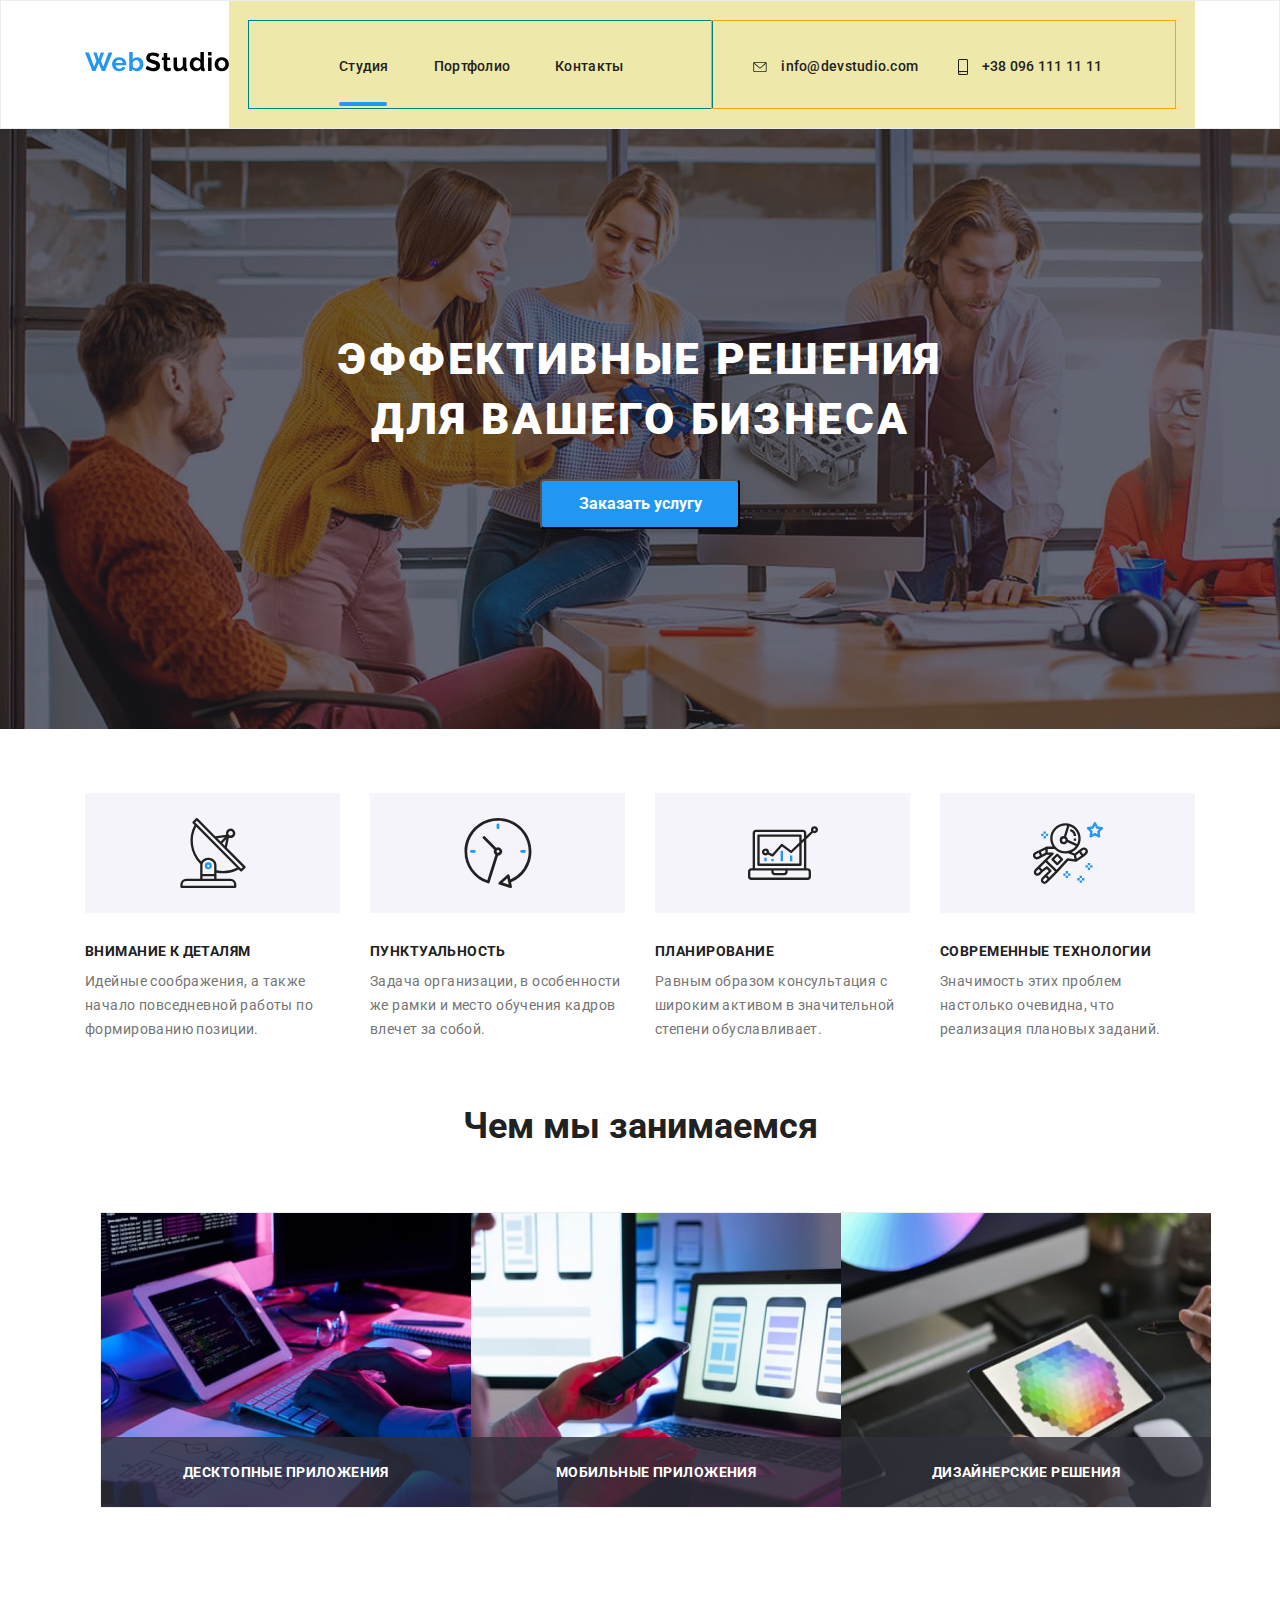
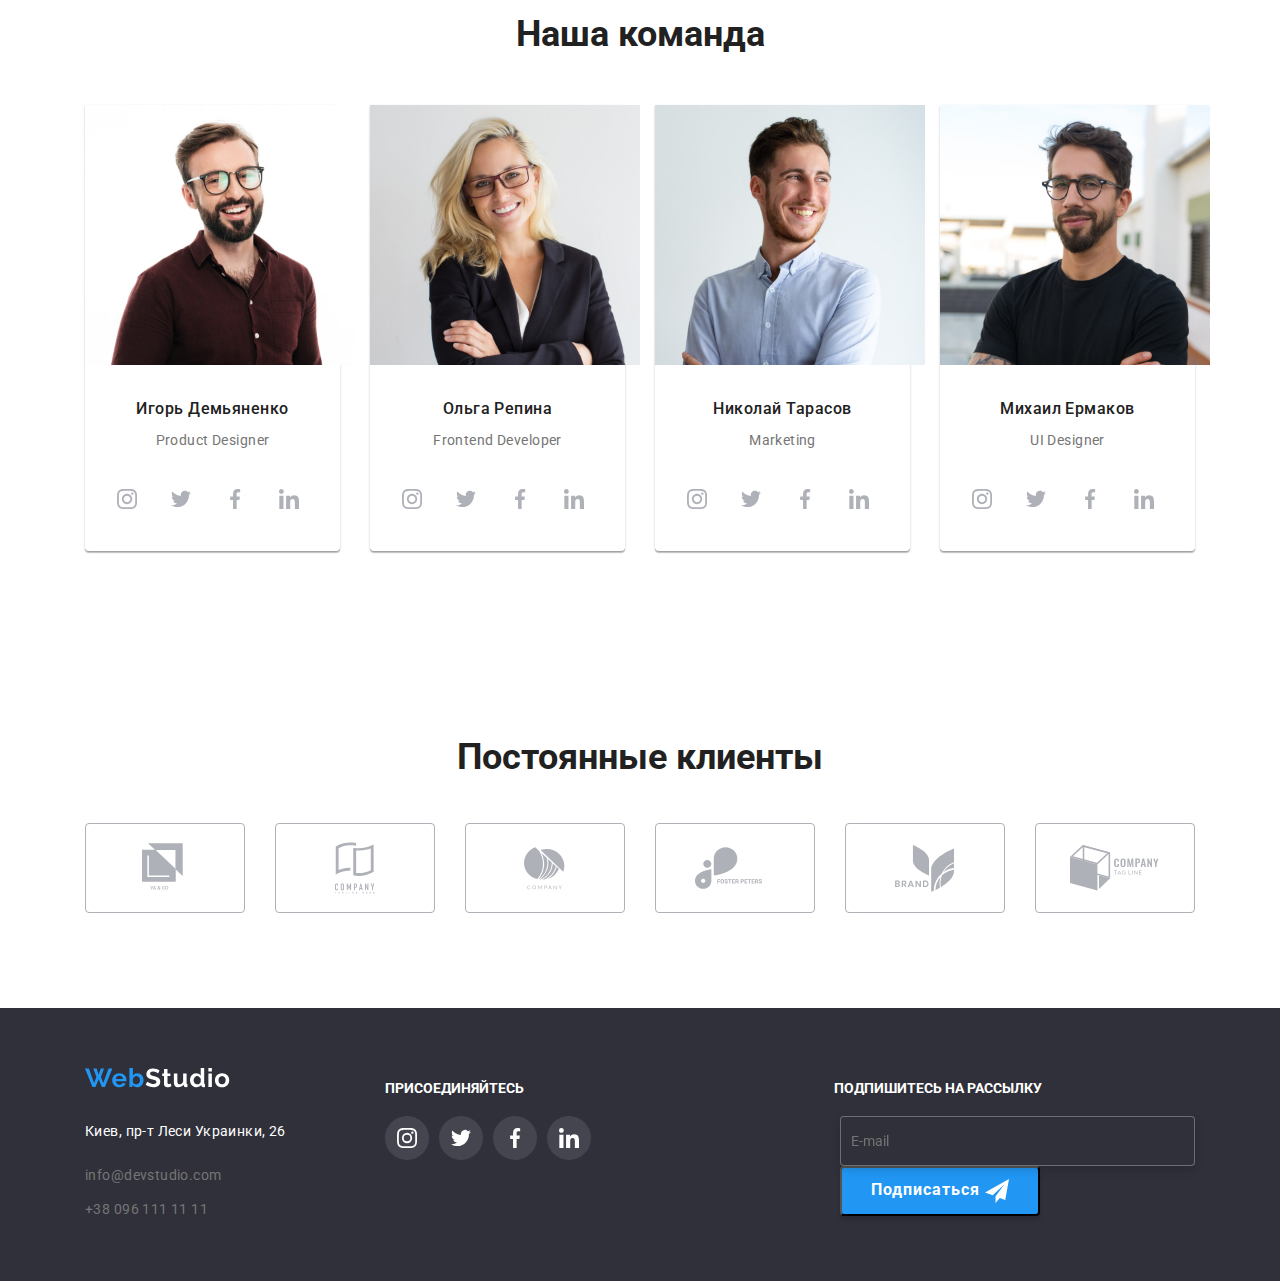
==== commit ab262d77: "scss" ====
--- a/index.html
+++ b/index.html
@@ -19,7 +19,7 @@
 
     <header class="header">
         <div class="container">
-            <nav class="nav">
+        <nav class="nav">
 
                 <a class="header-logo" href="./index.html"><img src="./images/WebStudio.svg" alt="логотип"></a>
                 
@@ -68,14 +68,8 @@
                         </li>
                     </ul>
                </div>
-              </div>
-
-               
-            
-                
-
-
-            </nav>
+              </div>     
+        </nav>
         </div>
         
     </header>
--- a/css/main.min.css
+++ b/css/main.min.css
@@ -1,2 +1,2 @@
-.container{padding-left:15px;padding-right:15px;margin-left:auto;margin-right:auto}@media screen and (min-width: 480px){.container{width:480px}}@media screen and (min-width: 768px){.container{width:768px}}@media screen and (min-width: 1140px){.container{width:1140px}}*,*::before,*::after{-webkit-box-sizing:border-box;box-sizing:border-box}html{-webkit-box-sizing:border-box;box-sizing:border-box}.list{display:block;text-align:center;padding:0px;margin:0px;-webkit-box-align:center;-ms-flex-align:center;align-items:center}@media screen and (min-width: 480px){.list{display:-webkit-box;display:-ms-flexbox;display:flex}}ul{list-style:none}header{background-color:#fff;border:1px;border:1px solid #ECECEC;position:relative;height:60px}@media screen and (min-width: 768px){header{display:-webkit-box;display:-ms-flexbox;display:flex;height:80px}}header a{color:#212121;font-weight:500;font-size:14px;line-height:16px;letter-spacing:0.02em;text-decoration:none;-webkit-transition-property:color;transition-property:color;-webkit-transition-duration:250ms;transition-duration:250ms;-webkit-transition-timing-function:cubic-bezier(0.4, 0, 0.2, 1);transition-timing-function:cubic-bezier(0.4, 0, 0.2, 1)}.header-logo{height:31px;width:145px;margin-top:25px;margin-bottom:25px}@media screen and (min-width: 768px){.header-logo{display:contents;height:28px;width:134px}}.menu-button{display:-webkit-inline-box;display:-ms-inline-flexbox;display:inline-flex;margin:0;padding:0;border:none;background-color:transparent}@media screen and (min-width: 768px){.menu-button{display:none}}.menu-button .icon-cross{display:none}.menu-button.is-open .icon-cross{display:block}.menu-button.is-open .icon-menu{display:none}.menu-container{background-color:palegoldenrod;padding:20px;text-align:center;font-size:20px}@media screen and (max-width: 767px){.menu-container{display:none;position:absolute;top:100%;left:0;width:100%}.menu-container.is-open{display:block}}@media screen and (min-width: 768px){.menu-container{display:-webkit-box;display:-ms-flexbox;display:flex;-webkit-box-pack:justify;-ms-flex-pack:justify;justify-content:space-between;-webkit-box-flex:1;-ms-flex-positive:1;flex-grow:1}}.navigation,.contacts{width:100%}.navigation{outline:1px solid teal}.contacts{outline:1px solid orange}.current{color:#2196F3}.current::after{content:"";bottom:-32px;position:absolute;background-repeat:no-repeat;display:block;height:4px;width:100%}.studio::after{background-image:url(../svg/hover-studio.svg)}.portfolio::after{background-image:url(../svg/hover-portfolio.svg)}.header-list{display:-webkit-box;display:-ms-flexbox;display:flex;padding-top:32px;padding-bottom:32px;padding-left:90px;margin:0px}.header-list a{position:relative}.header-list .item{margin-right:45px}.header-list .item:last-child{margin:0px}.header-adres{display:-webkit-box;display:-ms-flexbox;display:flex;position:right;font-weight:500;padding-top:32px;padding-bottom:32px;margin:0px;margin-left:auto}.header-adres .email-phone{font-weight:500}.header-adres .item+.item{margin-left:40px}.envelope{width:16px;height:10px;margin-right:10px;vertical-align:middle;fill:currentColor;-webkit-transition-property:fill;transition-property:fill;-webkit-transition-duration:250ms;transition-duration:250ms;-webkit-transition-timing-function:cubic-bezier(0.4, 0, 0.2, 1);transition-timing-function:cubic-bezier(0.4, 0, 0.2, 1)}.phone-icon{width:10px;height:16px;margin-right:10px;vertical-align:middle;fill:currentColor;-webkit-transition-property:fill;transition-property:fill;-webkit-transition-duration:250ms;transition-duration:250ms;-webkit-transition-timing-function:cubic-bezier(0.4, 0, 0.2, 1);transition-timing-function:cubic-bezier(0.4, 0, 0.2, 1)}.header a:hover,.header a:hover svg,.header a:focus,.header a:focus svg{color:#2196F3;fill:#2196F3}body{margin:0;background:#fff;font-family:Roboto;font-style:normal;color:#757575}h1{font-weight:900;font-size:26px;text-transform:uppercase;line-height:60px;color:#fff;text-align:center;margin:0%;letter-spacing:0.06em}@media screen and (min-width: 768px){h1{font-size:44px}}h2{color:#212121;text-align:center;font-weight:bold;font-size:36px;line-height:42px;margin:0%}h3{color:#212121;margin:0%;padding-bottom:10px;text-align:center}.main-banner{background-size:cover;background-repeat:no-repeat;background-image:-webkit-gradient(linear, left top, right top, from(rgba(47,48,58,0.4)), to(rgba(47,48,58,0.4))),url(../images/main_banner.jpg);background-image:linear-gradient(to right, rgba(47,48,58,0.4), rgba(47,48,58,0.4)),url(../images/main_banner.jpg);height:600px;text-align:center;padding-top:200px;padding-bottom:200px;margin:0%}@media screen and (max-width: 480px){.main-banner{display:block;height:400px;padding-top:120px;padding-bottom:120px;width:480px}}.to-order{display:inline-block;background:#2196F3;padding:0;-webkit-box-shadow:0px 4px 4px rgba(0,0,0,0.15);box-shadow:0px 4px 4px rgba(0,0,0,0.15);border-radius:4px;color:#fff;text-align:center;font-style:normal;font-weight:bold;font-size:16px;height:50px;min-width:200px;margin-top:30px}.to-order:hover,.to-order:focus{cursor:pointer}.what-we-do{display:none}@media screen and (min-width: 1140px){.what-we-do{display:block}}.what-we-do-title{padding-bottom:25px}@media screen and (min-width: 1140px){.what-we-do-title{padding-bottom:50px}}.project-item-link{text-decoration:none;margin:0px;padding:0px;display:-webkit-box;display:-ms-flexbox;display:flex}.project-thumb{position:relative}.project-thumb::before{display:inline-block;content:"";position:absolute;bottom:0;left:0;width:100%;height:70px;background:rgba(47,48,58,0.8);opacity:1}.product-actions{position:absolute;width:100%;bottom:19px;left:50%;-webkit-transform:translate(-50%, -50%);transform:translate(-50%, -50%);color:#fff;font-weight:bold;font-size:14px;line-height:16px;letter-spacing:0.03em;text-align:center;text-transform:uppercase}.backdrop{-webkit-transition-property:opacity;transition-property:opacity;-webkit-transition-duration:250ms;transition-duration:250ms;-webkit-transition-timing-function:cubic-bezier(0.4, 0, 0.2, 1);transition-timing-function:cubic-bezier(0.4, 0, 0.2, 1);position:fixed;top:0;left:0;z-index:5;background-color:rgba(0,0,0,0.2);width:100%;height:100%;opacity:1}.backdrop.is-hidden{opacity:0;pointer-events:none}.backdrop.is-hidden .modal{-webkit-transform:translate(-50%, -50%) scale(0.7);transform:translate(-50%, -50%) scale(0.7)}.modal{position:absolute;left:50%;top:50%;-webkit-transform:translate(-50%, -50%) scale(1);transform:translate(-50%, -50%) scale(1);-webkit-transition:-webkit-transform 250ms cubic-bezier(0.4, 0, 0.2, 1);transition:-webkit-transform 250ms cubic-bezier(0.4, 0, 0.2, 1);transition:transform 250ms cubic-bezier(0.4, 0, 0.2, 1);transition:transform 250ms cubic-bezier(0.4, 0, 0.2, 1), -webkit-transform 250ms cubic-bezier(0.4, 0, 0.2, 1);display:inline-block;width:530px;height:590px;background-color:#fff;border-radius:5px}.close-modal{position:absolute;right:8px;top:8px;border:1px solid rgba(0,0,0,0.1);-webkit-box-sizing:border-box;box-sizing:border-box;border-radius:50%;background-color:#fff;background-repeat:no-repeat;background-position:center;width:30px;height:30px}.close-modal:hover{cursor:pointer;fill:#2196F3}.close-modal-svg{-webkit-transition-property:fill;transition-property:fill;-webkit-transition-duration:250ms;transition-duration:250ms;-webkit-transition-timing-function:cubic-bezier(0.4, 0, 0.2, 1);transition-timing-function:cubic-bezier(0.4, 0, 0.2, 1);position:absolute;top:6px;right:5px}.form-modal{outline:1px;margin-left:auto;margin-right:auto;padding-right:40px;padding-left:40px;padding-top:40px;padding-bottom:40px;font-weight:normal;font-size:12px;line-height:14px;letter-spacing:0.01em;color:#757575}.form-input:focus ~ .modal-svg{fill:#2196F3}.form-label+.form-input:focus{border-color:#2196F3;cursor:pointer}.form-modal-title{margin-bottom:12px;font-weight:bold;font-size:20px;line-height:23px;text-align:center;letter-spacing:0.03em;color:#212121}.form-field{position:relative;outline:1px;margin-bottom:10px;display:-webkit-box;display:-ms-flexbox;display:flex;-webkit-box-orient:vertical;-webkit-box-direction:normal;-ms-flex-direction:column;flex-direction:column}.form-field label{margin-bottom:4px;font-weight:normal;font-size:12px;line-height:14px;letter-spacing:0.01em;color:#757575}.form-field input{padding-left:40px}.form-field textarea{padding-left:16px;padding-right:16px;padding-top:12px;padding-bottom:12px;font-size:16px;height:120px}.form-field textarea::-webkit-input-placeholder{font-size:12px;color:rgba(117,117,117,0.5);font-weight:normal}.form-field textarea:-ms-input-placeholder{font-size:12px;color:rgba(117,117,117,0.5);font-weight:normal}.form-field textarea::-ms-input-placeholder{font-size:12px;color:rgba(117,117,117,0.5);font-weight:normal}.form-field textarea::placeholder{font-size:12px;color:rgba(117,117,117,0.5);font-weight:normal}.form-input{-webkit-transition-property:border-color;transition-property:border-color;-webkit-transition-duration:250ms;transition-duration:250ms;-webkit-transition-timing-function:cubic-bezier(0.4, 0, 0.2, 1);transition-timing-function:cubic-bezier(0.4, 0, 0.2, 1);outline:none;position:relative;margin:0;padding:0;border:1px solid rgba(33,33,33,0.2);border-radius:4px;height:40px}.comment-input{margin:0;padding:0;border:1px solid rgba(33,33,33,0.2);border-radius:4px}.checkbox-field{margin-top:20px;margin-bottom:30px;position:relative;outline:1px}.checkbox-icon{display:inline-block;margin-right:5px;width:16px;height:15px;border:2px solid black;border-radius:2px}.checkbox-label{display:-webkit-box;display:-ms-flexbox;display:flex;-webkit-box-align:center;-ms-flex-align:center;align-items:center}.checkbox-label a{margin-left:2px;text-decoration:none;text-decoration:underline;color:#2196F3}.checkbox{-webkit-appearance:none;-moz-appearance:none;appearance:none;outline:none}.checkbox:checked+.checkbox-icon{background-color:#2196F3;border-color:#2196F3;background-image:url(../svg/icon\check\no\color.svg);background-size:contain;background-origin:border-box}.button-modal{display:inline-block;background:#2196F3;padding:0;-webkit-box-shadow:0px 4px 4px rgba(0,0,0,0.15);box-shadow:0px 4px 4px rgba(0,0,0,0.15);border-radius:4px;font-weight:bold;font-size:16px;-webkit-box-align:center;-ms-flex-align:center;align-items:center;text-align:center;letter-spacing:0.06em;color:#fff;height:50px;min-width:200px}.button-modal:hover{cursor:pointer}.modal-svg{-webkit-transition-property:fill;transition-property:fill;-webkit-transition-duration:250ms;transition-duration:250ms;-webkit-transition-timing-function:cubic-bezier(0.4, 0, 0.2, 1);transition-timing-function:cubic-bezier(0.4, 0, 0.2, 1);position:absolute;top:30px;margin-left:10px;fill:#212121;vertical-align:middle}.our-clients{padding-top:60px;padding-bottom:60px}@media screen and (min-width: 768px){.our-clients{padding-top:95px;padding-bottom:95px}}.our-clients-title{padding-bottom:20px}@media screen and (min-width: 1140px){.our-clients-title{padding-bottom:45px}}.clients{display:-webkit-box;display:-ms-flexbox;display:flex;padding:0px;margin:0px;-ms-flex-wrap:wrap;flex-wrap:wrap;margin:-15px}.clients-item{width:calc((100% - 4 * 15px) / 2);margin:15px}@media screen and (min-width: 768px){.clients-item{width:calc((100% - 6 * 15px) / 3);margin:15px}}@media screen and (min-width: 1140px){.clients-item{width:calc((100% - 12 * 15px) / 6);margin:15px}}.clients-item a{display:-webkit-box;display:-ms-flexbox;display:flex;-webkit-box-align:center;-ms-flex-align:center;align-items:center;-webkit-box-pack:center;-ms-flex-pack:center;justify-content:center;height:90px;border:1px solid;border-color:#AFB1B8;border-radius:4px;-webkit-transition-property:border-color;transition-property:border-color;-webkit-transition-duration:250ms;transition-duration:250ms;-webkit-transition-timing-function:cubic-bezier(0.4, 0, 0.2, 1);transition-timing-function:cubic-bezier(0.4, 0, 0.2, 1)}.clients-item a:hover,.clients-item a:hover svg,.clients-item a:focus,.clients-item a:focus svg{border-color:#2196F3;fill:#2196F3}.clients-icon{fill:#AFB1B8;-webkit-transition-property:fill;transition-property:fill;-webkit-transition-duration:250ms;transition-duration:250ms;-webkit-transition-timing-function:cubic-bezier(0.4, 0, 0.2, 1);transition-timing-function:cubic-bezier(0.4, 0, 0.2, 1)}.our-team{background:#fff;font-weight:normal;font-size:16px;line-height:19px;text-align:center;padding-top:60px;padding-bottom:60px}@media screen and (min-width: 1140px){.our-team{padding-top:90px;padding-bottom:90px}}.our-team-title{padding-bottom:25px}@media screen and (min-width: 1140px){.our-team-title{padding-bottom:50px}}.our-team-set{display:block}@media screen and (min-width: 768px){.our-team-set{display:-webkit-box;display:-ms-flexbox;display:flex;-ms-flex-wrap:wrap;flex-wrap:wrap;margin:-15px}}.team-player{letter-spacing:0.03em;font-weight:500;font-size:16px;line-height:19px;text-align:center;padding-top:30px}.team-player-item{background-color:#fff;border-color:#212121;border-radius:0px 0px 4px 4px;-webkit-box-shadow:0px 1px 3px rgba(0,0,0,0.12),0px 1px 1px rgba(0,0,0,0.14),0px 2px 1px rgba(0,0,0,0.2);box-shadow:0px 1px 3px rgba(0,0,0,0.12),0px 1px 1px rgba(0,0,0,0.14),0px 2px 1px rgba(0,0,0,0.2)}@media screen and (min-width: 768px){.team-player-item{width:calc((100% - 4 * 15px) / 2);margin:15px}}@media screen and (min-width: 1140px){.team-player-item{width:calc((100% - 8 * 15px) / 4);margin:15px}}@media screen and (max-width: 767px){.team-player-item:not(:last-child){margin-bottom:15px}}.team-player-photo{padding:0px}.sosial-media-list{display:-webkit-box;display:-ms-flexbox;display:flex;margin:0px;padding:0px;padding-bottom:30px;-webkit-box-pack:center;-ms-flex-pack:center;justify-content:center}.sosial-media-list a:hover,.sosial-media-list a:focus{background-color:#2196F3;fill:#fff}.sosial-media-item a{display:-webkit-box;display:-ms-flexbox;display:flex;height:44px;width:44px;-webkit-box-align:center;-ms-flex-align:center;align-items:center;border-radius:50%;margin-right:10px;fill:#AFB1B8;-webkit-transition-property:background-color;transition-property:background-color;-webkit-transition-duration:250ms;transition-duration:250ms;-webkit-transition-timing-function:cubic-bezier(0.4, 0, 0.2, 1);transition-timing-function:cubic-bezier(0.4, 0, 0.2, 1)}.media-icon{width:20px;height:20px;margin-left:auto;margin-right:auto;-webkit-transition-property:fill;transition-property:fill;-webkit-transition-duration:250ms;transition-duration:250ms;-webkit-transition-timing-function:cubic-bezier(0.4, 0, 0.2, 1);transition-timing-function:cubic-bezier(0.4, 0, 0.2, 1)}.profession{text-align:center;padding-bottom:25px}p{text-align:left;font-weight:normal;font-size:14px;line-height:24px;letter-spacing:0.03em;color:#757575;margin:0px}@media screen and (max-width: 768px){p{text-align:center}}.features{padding-top:60px;padding-bottom:60px}@media screen and (min-width: 768px){.features{padding-top:64px;padding-bottom:64px}}.features-item-title{font-weight:bold;font-size:14px;line-height:16px;letter-spacing:0.03em;text-transform:uppercase;color:#212121;padding-bottom:10px}@media screen and (min-width: 768px){.features-item-title{text-align:left}}.features-set{display:block}@media screen and (min-width: 768px){.features-set{display:-webkit-box;display:-ms-flexbox;display:flex;-ms-flex-wrap:wrap;flex-wrap:wrap;margin:-15px}}@media screen and (min-width: 768px){.features-set .features-item{width:calc((100% - 4 * 15px) / 2);margin:15px}}@media screen and (min-width: 1140px){.features-set .features-item{width:calc((100% - 8 * 15px) / 4);margin:15px}}@media screen and (max-width: 767px){.features-set .features-item:not(:last-child){margin-bottom:30px}}.features-set .features-item::before{display:block;content:"";height:120px;background-repeat:no-repeat;background-position:center;background-color:#F5F4FA;margin-bottom:30px}.features-set .antena::before{content:"";background-image:url(../svg/antenna.svg)}.features-set .clock::before{content:"";background-image:url(../svg/clock.svg)}.features-set .diagrama::before{content:"";background-image:url(../svg/diagram.svg)}.features-set .astronaut::before{content:"";background-image:url(../svg/astronaut.svg)}.section-projects{background-color:#fff;padding-top:60px;padding-bottom:60px}@media screen and (min-width: 768px){.section-projects{padding-top:64px;padding-bottom:64px}}.projects-set{display:block;font-weight:normal;font-size:16px;line-height:30px;text-align:center;color:#757575;padding-bottom:0px;padding-left:0px;padding-top:45px;margin:0px}@media screen and (min-width: 768px){.projects-set{display:-webkit-box;display:-ms-flexbox;display:flex;-ms-flex-wrap:wrap;flex-wrap:wrap;margin:-15px}}.projects-set a{text-decoration:none}.project-item{background:#fff;border:1px solid #EEEEEE;margin-bottom:0px}@media screen and (min-width: 768px){.project-item{width:calc((100% - 4 * 15px) / 2);margin:15px}}@media screen and (min-width: 1140px){.project-item{width:calc((100% - 6 * 15px) / 3);margin:15px}}@media screen and (max-width: 767px){.project-item:not(:last-child){margin-bottom:30px}}.project-item:not(:last-child):hover,.project-item:not(:last-child):focus{cursor:pointer;-webkit-box-shadow:0px 1px 3px rgba(0,0,0,0.12),0px 1px 1px rgba(0,0,0,0.14),0px 2px 1px rgba(0,0,0,0.2);box-shadow:0px 1px 3px rgba(0,0,0,0.12),0px 1px 1px rgba(0,0,0,0.14),0px 2px 1px rgba(0,0,0,0.2)}.project-item:not(:last-child):hover .project-item-photo::before,.project-item:not(:last-child):focus .project-item-photo::before{-webkit-transform:translateY(0);transform:translateY(0)}.project-item:not(:last-child):hover .overlay,.project-item:not(:last-child):focus .overlay{-webkit-transform:translateY(0);transform:translateY(0)}.project-item .project-name{font-weight:bold;font-size:18px;line-height:36px;color:#212121;text-align:left;padding:0px}.project-item .project-tipe{margin-top:10px}@media screen and (max-width: 768px){.project-item .project-tipe{text-align:left}}.project-item .description{padding:24px 20px 24px 20px}.project-item .project-item-photo{position:relative;margin:0px;padding:0px;overflow:hidden}.project-item .project-item-photo::before{display:inline-block;content:"";position:absolute;top:0;left:0;width:100%;height:100%;background-color:rgba(33,150,243,0.9);opacity:0;-webkit-transform:translateY(100%);transform:translateY(100%);-webkit-transition-duration:250ms;transition-duration:250ms;-webkit-transition-timing-function:cubic-bezier(0.4, 0, 0.2, 1);transition-timing-function:cubic-bezier(0.4, 0, 0.2, 1)}.project-item .project-item-photo:hover::before,.project-item .project-item-photo:focus::before{opacity:1;content:""}.project-item .overlay{position:absolute;top:0;left:0;width:100%;height:100%;opacity:1;-webkit-transform:translateY(100%);transform:translateY(100%);-webkit-transition-duration:250ms;transition-duration:250ms;-webkit-transition-timing-function:cubic-bezier(0.4, 0, 0.2, 1);transition-timing-function:cubic-bezier(0.4, 0, 0.2, 1)}.project-item .project-item-description{position:absolute;top:50%;left:50%;-webkit-transform:translate(-50%, -50%);transform:translate(-50%, -50%);display:-webkit-box;display:-ms-flexbox;display:flex;-webkit-box-align:center;-ms-flex-align:center;align-items:center;opacity:0;width:100%;height:100%;font-weight:normal;font-size:18px;line-height:28px;letter-spacing:0.03em;color:#fff}.project-item .project-item:hover,.project-item .project-item:focus,.project-item .project-item-description:hover{opacity:1}.filter{background-color:#fff;display:block;margin:0px}.filter .item{display:-webkit-box;display:-ms-flexbox;display:flex}.filter .filter-list{display:-webkit-box;display:-ms-flexbox;display:flex;-ms-flex-wrap:wrap;flex-wrap:wrap;-webkit-box-pack:left;-ms-flex-pack:left;justify-content:left;padding:0px}@media screen and (min-width: 768px){.filter .filter-list{-webkit-box-pack:center;-ms-flex-pack:center;justify-content:center;display:inlone}}.filter .item+.item{margin-left:5px}.button{background-color:#F5F4FA;color:#212121;font-weight:500;font-size:16px;line-height:26px;text-align:center;letter-spacing:0.03em;text-decoration:none;border:0px;border-radius:4px;padding-left:22px;padding-right:22px;padding-bottom:8px;padding-top:8px;cursor:pointer;-webkit-transition-property:background-color, color;transition-property:background-color, color;-webkit-transition-duration:250ms;transition-duration:250ms;-webkit-transition-timing-function:cubic-bezier(0.4, 0, 0.2, 1);transition-timing-function:cubic-bezier(0.4, 0, 0.2, 1)}.button:focus,.button:hover{color:#fff;background:#2196F3;font-style:normal;text-align:center}footer{background-color:#2F303A;color:#fff;border:1px}.container-footer{display:block}@media screen and (min-width: 768px){.container-footer{display:-webkit-box;display:-ms-flexbox;display:flex;-webkit-box-orient:horizontal;-webkit-box-direction:normal;-ms-flex-direction:row;flex-direction:row}}footer a{text-decoration:none;display:block;width:100%}.footer-logo{height:31px;display:inline-block;margin-top:60px;margin-bottom:20px;text-align:center}@media screen and (min-width: 768px){.footer-logo{width:145px;display:inline-block}}address{font-style:normal;padding-bottom:60px;display:block}@media screen and (min-width: 768px){address{display:inline-block;min-width:230px}}address p:last-child{margin-top:10px}.email-phone{color:#757575;font-size:14px;font-style:normal;font-weight:normal;line-height:24px;letter-spacing:0.03em;margin-top:10px}.city-adress{color:#fff;padding-bottom:10px}.subscribe{display:block;text-transform:uppercase;font-size:14px;font-weight:bold;line-height:16px;text-align:center;padding-bottom:35px;padding-top:40px}@media screen and (min-width: 768px){.subscribe{display:inline-block;-ms-flex-wrap:wrap;flex-wrap:wrap;width:100%;margin-left:90px;padding-top:72px}}.footer-subscribe{display:block;margin-top:20px}@media screen and (min-width: 768px){.footer-subscribe{text-align:right;display:-webkit-box;display:-ms-flexbox;display:flex;-webkit-box-pack:end;-ms-flex-pack:end;justify-content:flex-end}}.subscribe-button{display:inline-block;background:#2196F3;padding:0;margin:20px;-webkit-box-shadow:0px 4px 4px rgba(0,0,0,0.15);box-shadow:0px 4px 4px rgba(0,0,0,0.15);border-radius:4px;font-weight:bold;font-size:16px;-webkit-box-align:center;-ms-flex-align:center;align-items:center;text-align:center;letter-spacing:0.06em;color:#fff;height:50px;min-width:200px}@media screen and (min-width: 768px){.subscribe-button{display:block}}@media screen and (min-width: 1140px){.subscribe-button{margin:0px}}.subscribe-button:hover,.subscribe-button:focus{cursor:pointer}.subscribe-button-svg{fill:#fff;vertical-align:middle}.footer-subscribe input{padding:10px;border:1px solid rgba(255,255,255,0.3);background-color:#2F303A;-webkit-filter:drop-shadow(0px 4px 4px rgba(0,0,0,0.15));filter:drop-shadow(0px 4px 4px rgba(0,0,0,0.15));border-radius:4px;width:100%;height:50px;color:#fff}@media screen and (min-width: 768px){.footer-subscribe input{width:355px}}.join{display:block;text-align:center;text-transform:uppercase;font-size:14px;font-weight:bold;line-height:16px}@media screen and (min-width: 480px){.join{display:inline-block;-ms-flex-wrap:wrap;flex-wrap:wrap;min-width:206px;margin-left:70px;padding-top:72px;text-align:left}}.join-us-item{display:inline-block}.media{display:inline-block;-webkit-box-align:center;-ms-flex-align:center;align-items:center;height:44px;width:44px;margin-right:10px;margin-top:20px;background-color:rgba(255,255,255,0.1);background-repeat:no-repeat;background-position:center;background-size:20px;border-radius:50%}.media:hover,.media:focus{background-color:#2196F3;-webkit-transition-duration:250ms;transition-duration:250ms;-webkit-transition-timing-function:cubic-bezier(0.4, 0, 0.2, 1);transition-timing-function:cubic-bezier(0.4, 0, 0.2, 1)}.instagram{background-image:url(../svg/instagram.svg)}.twiter{background-image:url(../svg/twitter.svg)}.facebook{background-image:url(../svg/facebook.svg)}.linkedin{background-image:url(../svg/linkedin.svg)}
+.container{padding-left:15px;padding-right:15px;margin-left:auto;margin-right:auto}@media screen and (min-width: 480px){.container{width:480px}}@media screen and (min-width: 768px){.container{width:768px}}@media screen and (min-width: 1140px){.container{width:1140px}}*,*::before,*::after{-webkit-box-sizing:border-box;box-sizing:border-box}html{-webkit-box-sizing:border-box;box-sizing:border-box}.list{display:block;text-align:center;padding:0px;margin:0px;-webkit-box-align:center;-ms-flex-align:center;align-items:center}@media screen and (min-width: 480px){.list{display:-webkit-box;display:-ms-flexbox;display:flex}}ul{list-style:none}header{background-color:#fff;border:1px;border:1px solid #ECECEC;position:relative}.menu-container a{color:#212121;font-weight:500;font-size:14px;line-height:16px;letter-spacing:0.02em;text-decoration:none;-webkit-transition-property:color;transition-property:color;-webkit-transition-duration:250ms;transition-duration:250ms;-webkit-transition-timing-function:cubic-bezier(0.4, 0, 0.2, 1);transition-timing-function:cubic-bezier(0.4, 0, 0.2, 1)}.header .nav{display:-webkit-box;display:-ms-flexbox;display:flex;-webkit-box-align:center;-ms-flex-align:center;align-items:center;-webkit-box-pack:justify;-ms-flex-pack:justify;justify-content:space-between;min-height:60px}@media screen and (min-width: 768px){.header .nav{min-height:80px}}.menu-button{display:-webkit-inline-box;display:-ms-inline-flexbox;display:inline-flex;margin:0;padding:0;border:none;background-color:transparent}@media screen and (min-width: 768px){.menu-button{display:none}}.menu-button .icon-cross{display:none}.menu-button.is-open .icon-cross{display:block}.menu-button.is-open .icon-menu{display:none}.menu-container{background-color:palegoldenrod;padding:20px;text-align:center;font-size:20px}@media screen and (max-width: 767px){.menu-container{display:none;position:absolute;top:100%;left:0;width:100%}.menu-container.is-open{display:block}}@media screen and (min-width: 768px){.menu-container{display:-webkit-box;display:-ms-flexbox;display:flex;-webkit-box-pack:justify;-ms-flex-pack:justify;justify-content:space-between;-webkit-box-flex:1;-ms-flex-positive:1;flex-grow:1}}.navigation,.contacts{width:100%}.navigation{outline:1px solid teal}.contacts{outline:1px solid orange}.current{color:#2196F3}.current::after{content:"";bottom:-32px;position:absolute;background-repeat:no-repeat;display:block;height:4px;width:100%}.studio::after{background-image:url(../svg/hover-studio.svg)}.portfolio::after{background-image:url(../svg/hover-portfolio.svg)}.header-list{display:-webkit-box;display:-ms-flexbox;display:flex;padding-top:32px;padding-bottom:32px;padding-left:90px;margin:0px}.header-list a{position:relative}.header-list .item{margin-right:45px}.header-list .item:last-child{margin:0px}.header-adres{display:-webkit-box;display:-ms-flexbox;display:flex;position:right;font-weight:500;padding-top:32px;padding-bottom:32px;margin:0px;margin-left:auto}.header-adres .email-phone{font-weight:500}.header-adres .item+.item{margin-left:40px}.envelope{width:16px;height:10px;margin-right:10px;vertical-align:middle;fill:currentColor;-webkit-transition-property:fill;transition-property:fill;-webkit-transition-duration:250ms;transition-duration:250ms;-webkit-transition-timing-function:cubic-bezier(0.4, 0, 0.2, 1);transition-timing-function:cubic-bezier(0.4, 0, 0.2, 1)}.phone-icon{width:10px;height:16px;margin-right:10px;vertical-align:middle;fill:currentColor;-webkit-transition-property:fill;transition-property:fill;-webkit-transition-duration:250ms;transition-duration:250ms;-webkit-transition-timing-function:cubic-bezier(0.4, 0, 0.2, 1);transition-timing-function:cubic-bezier(0.4, 0, 0.2, 1)}.header a:hover,.header a:hover svg,.header a:focus,.header a:focus svg{color:#2196F3;fill:#2196F3}body{margin:0;background:#fff;font-family:Roboto;font-style:normal;color:#757575}h1{font-weight:900;font-size:26px;text-transform:uppercase;line-height:60px;color:#fff;text-align:center;margin:0%;letter-spacing:0.06em}@media screen and (min-width: 768px){h1{font-size:44px}}h2{color:#212121;text-align:center;font-weight:bold;font-size:36px;line-height:42px;margin:0%}h3{color:#212121;margin:0%;padding-bottom:10px;text-align:center}.main-banner{background-size:cover;background-repeat:no-repeat;background-image:-webkit-gradient(linear, left top, right top, from(rgba(47,48,58,0.4)), to(rgba(47,48,58,0.4))),url(../images/main_banner.jpg);background-image:linear-gradient(to right, rgba(47,48,58,0.4), rgba(47,48,58,0.4)),url(../images/main_banner.jpg);height:600px;text-align:center;padding-top:200px;padding-bottom:200px;margin:0%}@media screen and (max-width: 480px){.main-banner{display:block;height:400px;padding-top:120px;padding-bottom:120px;width:480px}}.to-order{display:inline-block;background:#2196F3;padding:0;-webkit-box-shadow:0px 4px 4px rgba(0,0,0,0.15);box-shadow:0px 4px 4px rgba(0,0,0,0.15);border-radius:4px;color:#fff;text-align:center;font-style:normal;font-weight:bold;font-size:16px;height:50px;min-width:200px;margin-top:30px}.to-order:hover,.to-order:focus{cursor:pointer}.what-we-do{display:none}@media screen and (min-width: 1140px){.what-we-do{display:block}}.what-we-do-title{padding-bottom:25px}@media screen and (min-width: 1140px){.what-we-do-title{padding-bottom:50px}}.project-item-link{text-decoration:none;margin:0px;padding:0px;display:-webkit-box;display:-ms-flexbox;display:flex}.project-thumb{position:relative}.project-thumb::before{display:inline-block;content:"";position:absolute;bottom:0;left:0;width:100%;height:70px;background:rgba(47,48,58,0.8);opacity:1}.product-actions{position:absolute;width:100%;bottom:19px;left:50%;-webkit-transform:translate(-50%, -50%);transform:translate(-50%, -50%);color:#fff;font-weight:bold;font-size:14px;line-height:16px;letter-spacing:0.03em;text-align:center;text-transform:uppercase}.backdrop{-webkit-transition-property:opacity;transition-property:opacity;-webkit-transition-duration:250ms;transition-duration:250ms;-webkit-transition-timing-function:cubic-bezier(0.4, 0, 0.2, 1);transition-timing-function:cubic-bezier(0.4, 0, 0.2, 1);position:fixed;top:0;left:0;z-index:5;background-color:rgba(0,0,0,0.2);width:100%;height:100%;opacity:1}.backdrop.is-hidden{opacity:0;pointer-events:none}.backdrop.is-hidden .modal{-webkit-transform:translate(-50%, -50%) scale(0.7);transform:translate(-50%, -50%) scale(0.7)}.modal{position:absolute;left:50%;top:50%;-webkit-transform:translate(-50%, -50%) scale(1);transform:translate(-50%, -50%) scale(1);-webkit-transition:-webkit-transform 250ms cubic-bezier(0.4, 0, 0.2, 1);transition:-webkit-transform 250ms cubic-bezier(0.4, 0, 0.2, 1);transition:transform 250ms cubic-bezier(0.4, 0, 0.2, 1);transition:transform 250ms cubic-bezier(0.4, 0, 0.2, 1), -webkit-transform 250ms cubic-bezier(0.4, 0, 0.2, 1);display:inline-block;width:530px;height:590px;background-color:#fff;border-radius:5px}.close-modal{position:absolute;right:8px;top:8px;border:1px solid rgba(0,0,0,0.1);-webkit-box-sizing:border-box;box-sizing:border-box;border-radius:50%;background-color:#fff;background-repeat:no-repeat;background-position:center;width:30px;height:30px}.close-modal:hover{cursor:pointer;fill:#2196F3}.close-modal-svg{-webkit-transition-property:fill;transition-property:fill;-webkit-transition-duration:250ms;transition-duration:250ms;-webkit-transition-timing-function:cubic-bezier(0.4, 0, 0.2, 1);transition-timing-function:cubic-bezier(0.4, 0, 0.2, 1);position:absolute;top:6px;right:5px}.form-modal{outline:1px;margin-left:auto;margin-right:auto;padding-right:40px;padding-left:40px;padding-top:40px;padding-bottom:40px;font-weight:normal;font-size:12px;line-height:14px;letter-spacing:0.01em;color:#757575}.form-input:focus ~ .modal-svg{fill:#2196F3}.form-label+.form-input:focus{border-color:#2196F3;cursor:pointer}.form-modal-title{margin-bottom:12px;font-weight:bold;font-size:20px;line-height:23px;text-align:center;letter-spacing:0.03em;color:#212121}.form-field{position:relative;outline:1px;margin-bottom:10px;display:-webkit-box;display:-ms-flexbox;display:flex;-webkit-box-orient:vertical;-webkit-box-direction:normal;-ms-flex-direction:column;flex-direction:column}.form-field label{margin-bottom:4px;font-weight:normal;font-size:12px;line-height:14px;letter-spacing:0.01em;color:#757575}.form-field input{padding-left:40px}.form-field textarea{padding-left:16px;padding-right:16px;padding-top:12px;padding-bottom:12px;font-size:16px;height:120px}.form-field textarea::-webkit-input-placeholder{font-size:12px;color:rgba(117,117,117,0.5);font-weight:normal}.form-field textarea:-ms-input-placeholder{font-size:12px;color:rgba(117,117,117,0.5);font-weight:normal}.form-field textarea::-ms-input-placeholder{font-size:12px;color:rgba(117,117,117,0.5);font-weight:normal}.form-field textarea::placeholder{font-size:12px;color:rgba(117,117,117,0.5);font-weight:normal}.form-input{-webkit-transition-property:border-color;transition-property:border-color;-webkit-transition-duration:250ms;transition-duration:250ms;-webkit-transition-timing-function:cubic-bezier(0.4, 0, 0.2, 1);transition-timing-function:cubic-bezier(0.4, 0, 0.2, 1);outline:none;position:relative;margin:0;padding:0;border:1px solid rgba(33,33,33,0.2);border-radius:4px;height:40px}.comment-input{margin:0;padding:0;border:1px solid rgba(33,33,33,0.2);border-radius:4px}.checkbox-field{margin-top:20px;margin-bottom:30px;position:relative;outline:1px}.checkbox-icon{display:inline-block;margin-right:5px;width:16px;height:15px;border:2px solid black;border-radius:2px}.checkbox-label{display:-webkit-box;display:-ms-flexbox;display:flex;-webkit-box-align:center;-ms-flex-align:center;align-items:center}.checkbox-label a{margin-left:2px;text-decoration:none;text-decoration:underline;color:#2196F3}.checkbox{-webkit-appearance:none;-moz-appearance:none;appearance:none;outline:none}.checkbox:checked+.checkbox-icon{background-color:#2196F3;border-color:#2196F3;background-image:url(../svg/icon\check\no\color.svg);background-size:contain;background-origin:border-box}.button-modal{display:inline-block;background:#2196F3;padding:0;-webkit-box-shadow:0px 4px 4px rgba(0,0,0,0.15);box-shadow:0px 4px 4px rgba(0,0,0,0.15);border-radius:4px;font-weight:bold;font-size:16px;-webkit-box-align:center;-ms-flex-align:center;align-items:center;text-align:center;letter-spacing:0.06em;color:#fff;height:50px;min-width:200px}.button-modal:hover{cursor:pointer}.modal-svg{-webkit-transition-property:fill;transition-property:fill;-webkit-transition-duration:250ms;transition-duration:250ms;-webkit-transition-timing-function:cubic-bezier(0.4, 0, 0.2, 1);transition-timing-function:cubic-bezier(0.4, 0, 0.2, 1);position:absolute;top:30px;margin-left:10px;fill:#212121;vertical-align:middle}.our-clients{padding-top:60px;padding-bottom:60px}@media screen and (min-width: 768px){.our-clients{padding-top:95px;padding-bottom:95px}}.our-clients-title{padding-bottom:20px}@media screen and (min-width: 1140px){.our-clients-title{padding-bottom:45px}}.clients{display:-webkit-box;display:-ms-flexbox;display:flex;padding:0px;margin:0px;-ms-flex-wrap:wrap;flex-wrap:wrap;margin:-15px}.clients-item{width:calc((100% - 4 * 15px) / 2);margin:15px}@media screen and (min-width: 768px){.clients-item{width:calc((100% - 6 * 15px) / 3);margin:15px}}@media screen and (min-width: 1140px){.clients-item{width:calc((100% - 12 * 15px) / 6);margin:15px}}.clients-item a{display:-webkit-box;display:-ms-flexbox;display:flex;-webkit-box-align:center;-ms-flex-align:center;align-items:center;-webkit-box-pack:center;-ms-flex-pack:center;justify-content:center;height:90px;border:1px solid;border-color:#AFB1B8;border-radius:4px;-webkit-transition-property:border-color;transition-property:border-color;-webkit-transition-duration:250ms;transition-duration:250ms;-webkit-transition-timing-function:cubic-bezier(0.4, 0, 0.2, 1);transition-timing-function:cubic-bezier(0.4, 0, 0.2, 1)}.clients-item a:hover,.clients-item a:hover svg,.clients-item a:focus,.clients-item a:focus svg{border-color:#2196F3;fill:#2196F3}.clients-icon{fill:#AFB1B8;-webkit-transition-property:fill;transition-property:fill;-webkit-transition-duration:250ms;transition-duration:250ms;-webkit-transition-timing-function:cubic-bezier(0.4, 0, 0.2, 1);transition-timing-function:cubic-bezier(0.4, 0, 0.2, 1)}.our-team{background:#fff;font-weight:normal;font-size:16px;line-height:19px;text-align:center;padding-top:60px;padding-bottom:60px}@media screen and (min-width: 1140px){.our-team{padding-top:90px;padding-bottom:90px}}.our-team-title{padding-bottom:25px}@media screen and (min-width: 1140px){.our-team-title{padding-bottom:50px}}.our-team-set{display:block}@media screen and (min-width: 768px){.our-team-set{display:-webkit-box;display:-ms-flexbox;display:flex;-ms-flex-wrap:wrap;flex-wrap:wrap;margin:-15px}}.team-player{letter-spacing:0.03em;font-weight:500;font-size:16px;line-height:19px;text-align:center;padding-top:30px}.team-player-item{background-color:#fff;border-color:#212121;border-radius:0px 0px 4px 4px;-webkit-box-shadow:0px 1px 3px rgba(0,0,0,0.12),0px 1px 1px rgba(0,0,0,0.14),0px 2px 1px rgba(0,0,0,0.2);box-shadow:0px 1px 3px rgba(0,0,0,0.12),0px 1px 1px rgba(0,0,0,0.14),0px 2px 1px rgba(0,0,0,0.2)}@media screen and (min-width: 768px){.team-player-item{width:calc((100% - 4 * 15px) / 2);margin:15px}}@media screen and (min-width: 1140px){.team-player-item{width:calc((100% - 8 * 15px) / 4);margin:15px}}@media screen and (max-width: 767px){.team-player-item:not(:last-child){margin-bottom:15px}}.team-player-photo{padding:0px}.sosial-media-list{display:-webkit-box;display:-ms-flexbox;display:flex;margin:0px;padding:0px;padding-bottom:30px;-webkit-box-pack:center;-ms-flex-pack:center;justify-content:center}.sosial-media-list a:hover,.sosial-media-list a:focus{background-color:#2196F3;fill:#fff}.sosial-media-item a{display:-webkit-box;display:-ms-flexbox;display:flex;height:44px;width:44px;-webkit-box-align:center;-ms-flex-align:center;align-items:center;border-radius:50%;margin-right:10px;fill:#AFB1B8;-webkit-transition-property:background-color;transition-property:background-color;-webkit-transition-duration:250ms;transition-duration:250ms;-webkit-transition-timing-function:cubic-bezier(0.4, 0, 0.2, 1);transition-timing-function:cubic-bezier(0.4, 0, 0.2, 1)}.media-icon{width:20px;height:20px;margin-left:auto;margin-right:auto;-webkit-transition-property:fill;transition-property:fill;-webkit-transition-duration:250ms;transition-duration:250ms;-webkit-transition-timing-function:cubic-bezier(0.4, 0, 0.2, 1);transition-timing-function:cubic-bezier(0.4, 0, 0.2, 1)}.profession{text-align:center;padding-bottom:25px}p{text-align:left;font-weight:normal;font-size:14px;line-height:24px;letter-spacing:0.03em;color:#757575;margin:0px}@media screen and (max-width: 768px){p{text-align:center}}.features{padding-top:60px;padding-bottom:60px}@media screen and (min-width: 768px){.features{padding-top:64px;padding-bottom:64px}}.features-item-title{font-weight:bold;font-size:14px;line-height:16px;letter-spacing:0.03em;text-transform:uppercase;color:#212121;padding-bottom:10px}@media screen and (min-width: 768px){.features-item-title{text-align:left}}.features-set{display:block}@media screen and (min-width: 768px){.features-set{display:-webkit-box;display:-ms-flexbox;display:flex;-ms-flex-wrap:wrap;flex-wrap:wrap;margin:-15px}}@media screen and (min-width: 768px){.features-set .features-item{width:calc((100% - 4 * 15px) / 2);margin:15px}}@media screen and (min-width: 1140px){.features-set .features-item{width:calc((100% - 8 * 15px) / 4);margin:15px}}@media screen and (max-width: 767px){.features-set .features-item:not(:last-child){margin-bottom:30px}}.features-set .features-item::before{display:block;content:"";height:120px;background-repeat:no-repeat;background-position:center;background-color:#F5F4FA;margin-bottom:30px}.features-set .antena::before{content:"";background-image:url(../svg/antenna.svg)}.features-set .clock::before{content:"";background-image:url(../svg/clock.svg)}.features-set .diagrama::before{content:"";background-image:url(../svg/diagram.svg)}.features-set .astronaut::before{content:"";background-image:url(../svg/astronaut.svg)}.section-projects{background-color:#fff;padding-top:60px;padding-bottom:60px}@media screen and (min-width: 768px){.section-projects{padding-top:64px;padding-bottom:64px}}.projects-set{display:block;font-weight:normal;font-size:16px;line-height:30px;text-align:center;color:#757575;padding-bottom:0px;padding-left:0px;padding-top:45px;margin:0px}@media screen and (min-width: 768px){.projects-set{display:-webkit-box;display:-ms-flexbox;display:flex;-ms-flex-wrap:wrap;flex-wrap:wrap;margin:-15px}}.projects-set a{text-decoration:none}.project-item{background:#fff;border:1px solid #EEEEEE;margin-bottom:0px}@media screen and (min-width: 768px){.project-item{width:calc((100% - 4 * 15px) / 2);margin:15px}}@media screen and (min-width: 1140px){.project-item{width:calc((100% - 6 * 15px) / 3);margin:15px}}@media screen and (max-width: 767px){.project-item:not(:last-child){margin-bottom:30px}}.project-item:not(:last-child):hover,.project-item:not(:last-child):focus{cursor:pointer;-webkit-box-shadow:0px 1px 3px rgba(0,0,0,0.12),0px 1px 1px rgba(0,0,0,0.14),0px 2px 1px rgba(0,0,0,0.2);box-shadow:0px 1px 3px rgba(0,0,0,0.12),0px 1px 1px rgba(0,0,0,0.14),0px 2px 1px rgba(0,0,0,0.2)}.project-item:not(:last-child):hover .project-item-photo::before,.project-item:not(:last-child):focus .project-item-photo::before{-webkit-transform:translateY(0);transform:translateY(0)}.project-item:not(:last-child):hover .overlay,.project-item:not(:last-child):focus .overlay{-webkit-transform:translateY(0);transform:translateY(0)}.project-item .project-name{font-weight:bold;font-size:18px;line-height:36px;color:#212121;text-align:left;padding:0px}.project-item .project-tipe{margin-top:10px}@media screen and (max-width: 768px){.project-item .project-tipe{text-align:left}}.project-item .description{padding:24px 20px 24px 20px}.project-item .project-item-photo{position:relative;margin:0px;padding:0px;overflow:hidden}.project-item .project-item-photo::before{display:inline-block;content:"";position:absolute;top:0;left:0;width:100%;height:100%;background-color:rgba(33,150,243,0.9);opacity:0;-webkit-transform:translateY(100%);transform:translateY(100%);-webkit-transition-duration:250ms;transition-duration:250ms;-webkit-transition-timing-function:cubic-bezier(0.4, 0, 0.2, 1);transition-timing-function:cubic-bezier(0.4, 0, 0.2, 1)}.project-item .project-item-photo:hover::before,.project-item .project-item-photo:focus::before{opacity:1;content:""}.project-item .overlay{position:absolute;top:0;left:0;width:100%;height:100%;opacity:1;-webkit-transform:translateY(100%);transform:translateY(100%);-webkit-transition-duration:250ms;transition-duration:250ms;-webkit-transition-timing-function:cubic-bezier(0.4, 0, 0.2, 1);transition-timing-function:cubic-bezier(0.4, 0, 0.2, 1)}.project-item .project-item-description{position:absolute;top:50%;left:50%;-webkit-transform:translate(-50%, -50%);transform:translate(-50%, -50%);display:-webkit-box;display:-ms-flexbox;display:flex;-webkit-box-align:center;-ms-flex-align:center;align-items:center;opacity:0;width:100%;height:100%;font-weight:normal;font-size:18px;line-height:28px;letter-spacing:0.03em;color:#fff}.project-item .project-item:hover,.project-item .project-item:focus,.project-item .project-item-description:hover{opacity:1}.filter{background-color:#fff;display:block;margin:0px}.filter .item{display:-webkit-box;display:-ms-flexbox;display:flex}.filter .filter-list{display:-webkit-box;display:-ms-flexbox;display:flex;-ms-flex-wrap:wrap;flex-wrap:wrap;-webkit-box-pack:left;-ms-flex-pack:left;justify-content:left;padding:0px}@media screen and (min-width: 768px){.filter .filter-list{-webkit-box-pack:center;-ms-flex-pack:center;justify-content:center;display:inlone}}.filter .item+.item{margin-left:5px}.button{background-color:#F5F4FA;color:#212121;font-weight:500;font-size:16px;line-height:26px;text-align:center;letter-spacing:0.03em;text-decoration:none;border:0px;border-radius:4px;padding-left:22px;padding-right:22px;padding-bottom:8px;padding-top:8px;cursor:pointer;-webkit-transition-property:background-color, color;transition-property:background-color, color;-webkit-transition-duration:250ms;transition-duration:250ms;-webkit-transition-timing-function:cubic-bezier(0.4, 0, 0.2, 1);transition-timing-function:cubic-bezier(0.4, 0, 0.2, 1)}.button:focus,.button:hover{color:#fff;background:#2196F3;font-style:normal;text-align:center}footer{background-color:#2F303A;color:#fff;border:1px}.container-footer{display:block}@media screen and (min-width: 768px){.container-footer{display:-webkit-box;display:-ms-flexbox;display:flex;-webkit-box-orient:horizontal;-webkit-box-direction:normal;-ms-flex-direction:row;flex-direction:row}}footer a{text-decoration:none;display:block;width:100%}.footer-logo{height:31px;display:inline-block;margin-top:60px;margin-bottom:20px;text-align:center}@media screen and (min-width: 768px){.footer-logo{width:145px;display:inline-block}}address{font-style:normal;padding-bottom:60px;display:block}@media screen and (min-width: 768px){address{display:inline-block;min-width:230px}}address p:last-child{margin-top:10px}.email-phone{color:#757575;font-size:14px;font-style:normal;font-weight:normal;line-height:24px;letter-spacing:0.03em;margin-top:10px}.city-adress{color:#fff;padding-bottom:10px}.subscribe{display:block;text-transform:uppercase;font-size:14px;font-weight:bold;line-height:16px;text-align:center;padding-bottom:35px;padding-top:40px}@media screen and (min-width: 768px){.subscribe{display:inline-block;-ms-flex-wrap:wrap;flex-wrap:wrap;width:100%;margin-left:90px;padding-top:72px}}.footer-subscribe{display:block;margin-top:20px}@media screen and (min-width: 768px){.footer-subscribe{text-align:right;display:-webkit-box;display:-ms-flexbox;display:flex;-webkit-box-pack:end;-ms-flex-pack:end;justify-content:flex-end}}.subscribe-button{display:inline-block;background:#2196F3;padding:0;margin:20px;-webkit-box-shadow:0px 4px 4px rgba(0,0,0,0.15);box-shadow:0px 4px 4px rgba(0,0,0,0.15);border-radius:4px;font-weight:bold;font-size:16px;-webkit-box-align:center;-ms-flex-align:center;align-items:center;text-align:center;letter-spacing:0.06em;color:#fff;height:50px;min-width:200px}@media screen and (min-width: 768px){.subscribe-button{display:block}}@media screen and (min-width: 1140px){.subscribe-button{margin:0px}}.subscribe-button:hover,.subscribe-button:focus{cursor:pointer}.subscribe-button-svg{fill:#fff;vertical-align:middle}.footer-subscribe input{padding:10px;border:1px solid rgba(255,255,255,0.3);background-color:#2F303A;-webkit-filter:drop-shadow(0px 4px 4px rgba(0,0,0,0.15));filter:drop-shadow(0px 4px 4px rgba(0,0,0,0.15));border-radius:4px;width:100%;height:50px;color:#fff}@media screen and (min-width: 768px){.footer-subscribe input{width:355px}}.join{display:block;text-align:center;text-transform:uppercase;font-size:14px;font-weight:bold;line-height:16px}@media screen and (min-width: 480px){.join{display:inline-block;-ms-flex-wrap:wrap;flex-wrap:wrap;min-width:206px;margin-left:70px;padding-top:72px;text-align:left}}.join-us-item{display:inline-block}.media{display:inline-block;-webkit-box-align:center;-ms-flex-align:center;align-items:center;height:44px;width:44px;margin-right:10px;margin-top:20px;background-color:rgba(255,255,255,0.1);background-repeat:no-repeat;background-position:center;background-size:20px;border-radius:50%}.media:hover,.media:focus{background-color:#2196F3;-webkit-transition-duration:250ms;transition-duration:250ms;-webkit-transition-timing-function:cubic-bezier(0.4, 0, 0.2, 1);transition-timing-function:cubic-bezier(0.4, 0, 0.2, 1)}.instagram{background-image:url(../svg/instagram.svg)}.twiter{background-image:url(../svg/twitter.svg)}.facebook{background-image:url(../svg/facebook.svg)}.linkedin{background-image:url(../svg/linkedin.svg)}
 /*# sourceMappingURL=main.min.css.map */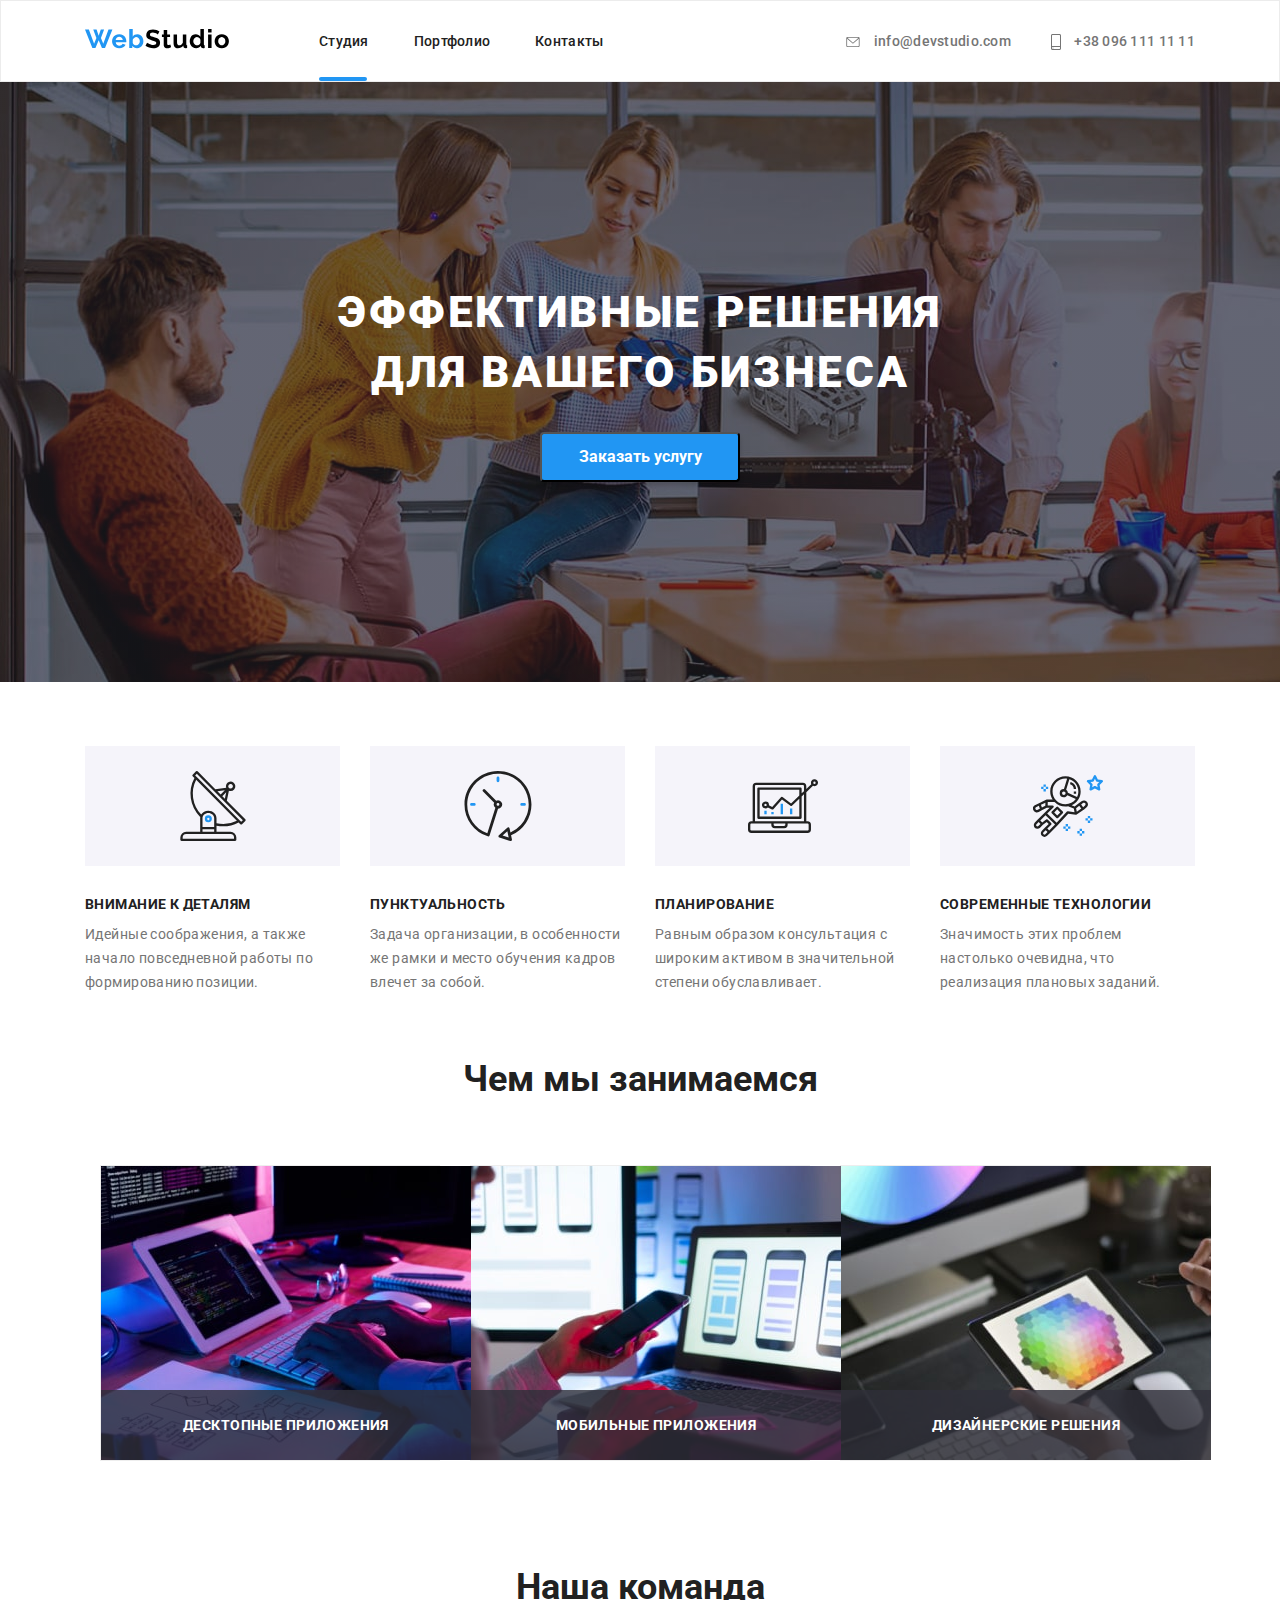
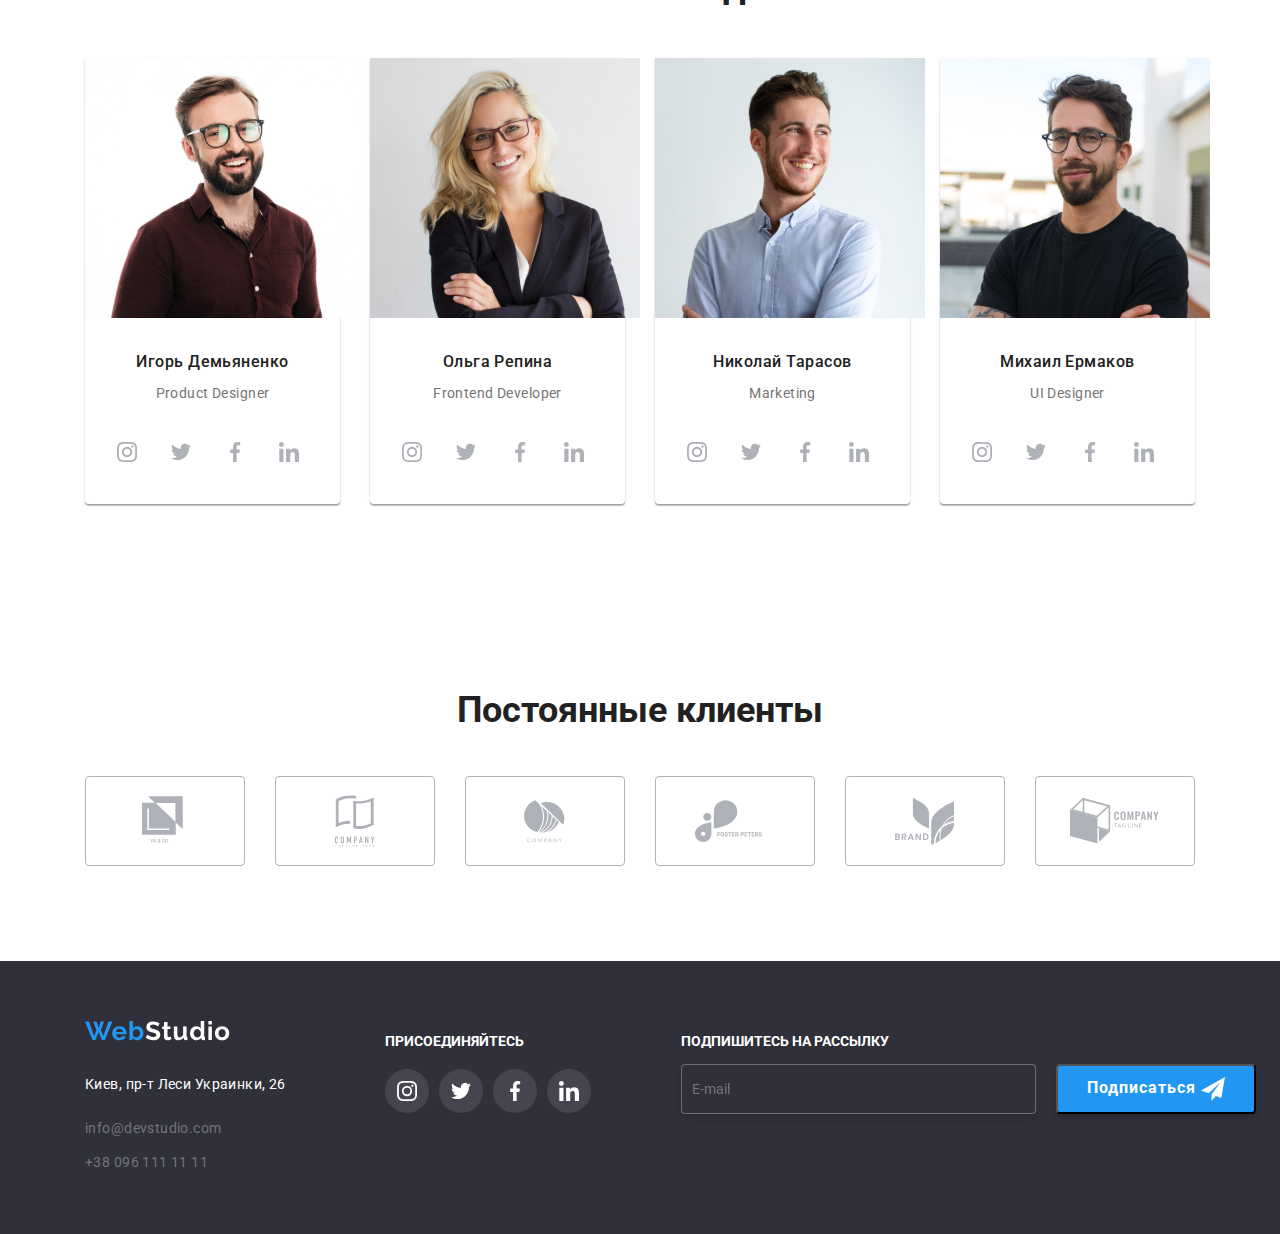
==== commit ecb0cce5: "scss" ====
--- a/index.html
+++ b/index.html
@@ -316,17 +316,19 @@
         </div>
 
         <div class="subscribe">
-            <span>Подпишитесь на рассылку</span>
+            <div class="subscribe-title">Подпишитесь на рассылку</div>
+
                 <div class="footer-subscribe">
                 
                     <form action="">
                     <label class="" for="email"></label> 
                     <input class="" type="email" name="email" id="email" placeholder="E-mail">
                 
+                    </form>          
                     <button class="subscribe-button" tipe="submitt">Подписаться
                         <svg class="subscribe-button-svg" width="24" height="24"> <use href="./svg/symbol-defs.svg#icon-icon-send"></use> </svg>
                     </button>
-                </form>          
+                    
                 </div>
       
         </div>
--- a/css/main.min.css
+++ b/css/main.min.css
@@ -1,2 +1,2 @@
-.container{padding-left:15px;padding-right:15px;margin-left:auto;margin-right:auto}@media screen and (min-width: 480px){.container{width:480px}}@media screen and (min-width: 768px){.container{width:768px}}@media screen and (min-width: 1140px){.container{width:1140px}}*,*::before,*::after{-webkit-box-sizing:border-box;box-sizing:border-box}html{-webkit-box-sizing:border-box;box-sizing:border-box}.list{display:block;text-align:center;padding:0px;margin:0px;-webkit-box-align:center;-ms-flex-align:center;align-items:center}@media screen and (min-width: 480px){.list{display:-webkit-box;display:-ms-flexbox;display:flex}}ul{list-style:none}header{background-color:#fff;border:1px;border:1px solid #ECECEC;position:relative}.menu-container a{color:#212121;font-weight:500;font-size:14px;line-height:16px;letter-spacing:0.02em;text-decoration:none;-webkit-transition-property:color;transition-property:color;-webkit-transition-duration:250ms;transition-duration:250ms;-webkit-transition-timing-function:cubic-bezier(0.4, 0, 0.2, 1);transition-timing-function:cubic-bezier(0.4, 0, 0.2, 1)}.header .nav{display:-webkit-box;display:-ms-flexbox;display:flex;-webkit-box-align:center;-ms-flex-align:center;align-items:center;-webkit-box-pack:justify;-ms-flex-pack:justify;justify-content:space-between;min-height:60px}@media screen and (min-width: 768px){.header .nav{min-height:80px}}.menu-button{display:-webkit-inline-box;display:-ms-inline-flexbox;display:inline-flex;margin:0;padding:0;border:none;background-color:transparent}@media screen and (min-width: 768px){.menu-button{display:none}}.menu-button .icon-cross{display:none}.menu-button.is-open .icon-cross{display:block}.menu-button.is-open .icon-menu{display:none}.menu-container{background-color:palegoldenrod;padding:20px;text-align:center;font-size:20px}@media screen and (max-width: 767px){.menu-container{display:none;position:absolute;top:100%;left:0;width:100%}.menu-container.is-open{display:block}}@media screen and (min-width: 768px){.menu-container{display:-webkit-box;display:-ms-flexbox;display:flex;-webkit-box-pack:justify;-ms-flex-pack:justify;justify-content:space-between;-webkit-box-flex:1;-ms-flex-positive:1;flex-grow:1}}.navigation,.contacts{width:100%}.navigation{outline:1px solid teal}.contacts{outline:1px solid orange}.current{color:#2196F3}.current::after{content:"";bottom:-32px;position:absolute;background-repeat:no-repeat;display:block;height:4px;width:100%}.studio::after{background-image:url(../svg/hover-studio.svg)}.portfolio::after{background-image:url(../svg/hover-portfolio.svg)}.header-list{display:-webkit-box;display:-ms-flexbox;display:flex;padding-top:32px;padding-bottom:32px;padding-left:90px;margin:0px}.header-list a{position:relative}.header-list .item{margin-right:45px}.header-list .item:last-child{margin:0px}.header-adres{display:-webkit-box;display:-ms-flexbox;display:flex;position:right;font-weight:500;padding-top:32px;padding-bottom:32px;margin:0px;margin-left:auto}.header-adres .email-phone{font-weight:500}.header-adres .item+.item{margin-left:40px}.envelope{width:16px;height:10px;margin-right:10px;vertical-align:middle;fill:currentColor;-webkit-transition-property:fill;transition-property:fill;-webkit-transition-duration:250ms;transition-duration:250ms;-webkit-transition-timing-function:cubic-bezier(0.4, 0, 0.2, 1);transition-timing-function:cubic-bezier(0.4, 0, 0.2, 1)}.phone-icon{width:10px;height:16px;margin-right:10px;vertical-align:middle;fill:currentColor;-webkit-transition-property:fill;transition-property:fill;-webkit-transition-duration:250ms;transition-duration:250ms;-webkit-transition-timing-function:cubic-bezier(0.4, 0, 0.2, 1);transition-timing-function:cubic-bezier(0.4, 0, 0.2, 1)}.header a:hover,.header a:hover svg,.header a:focus,.header a:focus svg{color:#2196F3;fill:#2196F3}body{margin:0;background:#fff;font-family:Roboto;font-style:normal;color:#757575}h1{font-weight:900;font-size:26px;text-transform:uppercase;line-height:60px;color:#fff;text-align:center;margin:0%;letter-spacing:0.06em}@media screen and (min-width: 768px){h1{font-size:44px}}h2{color:#212121;text-align:center;font-weight:bold;font-size:36px;line-height:42px;margin:0%}h3{color:#212121;margin:0%;padding-bottom:10px;text-align:center}.main-banner{background-size:cover;background-repeat:no-repeat;background-image:-webkit-gradient(linear, left top, right top, from(rgba(47,48,58,0.4)), to(rgba(47,48,58,0.4))),url(../images/main_banner.jpg);background-image:linear-gradient(to right, rgba(47,48,58,0.4), rgba(47,48,58,0.4)),url(../images/main_banner.jpg);height:600px;text-align:center;padding-top:200px;padding-bottom:200px;margin:0%}@media screen and (max-width: 480px){.main-banner{display:block;height:400px;padding-top:120px;padding-bottom:120px;width:480px}}.to-order{display:inline-block;background:#2196F3;padding:0;-webkit-box-shadow:0px 4px 4px rgba(0,0,0,0.15);box-shadow:0px 4px 4px rgba(0,0,0,0.15);border-radius:4px;color:#fff;text-align:center;font-style:normal;font-weight:bold;font-size:16px;height:50px;min-width:200px;margin-top:30px}.to-order:hover,.to-order:focus{cursor:pointer}.what-we-do{display:none}@media screen and (min-width: 1140px){.what-we-do{display:block}}.what-we-do-title{padding-bottom:25px}@media screen and (min-width: 1140px){.what-we-do-title{padding-bottom:50px}}.project-item-link{text-decoration:none;margin:0px;padding:0px;display:-webkit-box;display:-ms-flexbox;display:flex}.project-thumb{position:relative}.project-thumb::before{display:inline-block;content:"";position:absolute;bottom:0;left:0;width:100%;height:70px;background:rgba(47,48,58,0.8);opacity:1}.product-actions{position:absolute;width:100%;bottom:19px;left:50%;-webkit-transform:translate(-50%, -50%);transform:translate(-50%, -50%);color:#fff;font-weight:bold;font-size:14px;line-height:16px;letter-spacing:0.03em;text-align:center;text-transform:uppercase}.backdrop{-webkit-transition-property:opacity;transition-property:opacity;-webkit-transition-duration:250ms;transition-duration:250ms;-webkit-transition-timing-function:cubic-bezier(0.4, 0, 0.2, 1);transition-timing-function:cubic-bezier(0.4, 0, 0.2, 1);position:fixed;top:0;left:0;z-index:5;background-color:rgba(0,0,0,0.2);width:100%;height:100%;opacity:1}.backdrop.is-hidden{opacity:0;pointer-events:none}.backdrop.is-hidden .modal{-webkit-transform:translate(-50%, -50%) scale(0.7);transform:translate(-50%, -50%) scale(0.7)}.modal{position:absolute;left:50%;top:50%;-webkit-transform:translate(-50%, -50%) scale(1);transform:translate(-50%, -50%) scale(1);-webkit-transition:-webkit-transform 250ms cubic-bezier(0.4, 0, 0.2, 1);transition:-webkit-transform 250ms cubic-bezier(0.4, 0, 0.2, 1);transition:transform 250ms cubic-bezier(0.4, 0, 0.2, 1);transition:transform 250ms cubic-bezier(0.4, 0, 0.2, 1), -webkit-transform 250ms cubic-bezier(0.4, 0, 0.2, 1);display:inline-block;width:530px;height:590px;background-color:#fff;border-radius:5px}.close-modal{position:absolute;right:8px;top:8px;border:1px solid rgba(0,0,0,0.1);-webkit-box-sizing:border-box;box-sizing:border-box;border-radius:50%;background-color:#fff;background-repeat:no-repeat;background-position:center;width:30px;height:30px}.close-modal:hover{cursor:pointer;fill:#2196F3}.close-modal-svg{-webkit-transition-property:fill;transition-property:fill;-webkit-transition-duration:250ms;transition-duration:250ms;-webkit-transition-timing-function:cubic-bezier(0.4, 0, 0.2, 1);transition-timing-function:cubic-bezier(0.4, 0, 0.2, 1);position:absolute;top:6px;right:5px}.form-modal{outline:1px;margin-left:auto;margin-right:auto;padding-right:40px;padding-left:40px;padding-top:40px;padding-bottom:40px;font-weight:normal;font-size:12px;line-height:14px;letter-spacing:0.01em;color:#757575}.form-input:focus ~ .modal-svg{fill:#2196F3}.form-label+.form-input:focus{border-color:#2196F3;cursor:pointer}.form-modal-title{margin-bottom:12px;font-weight:bold;font-size:20px;line-height:23px;text-align:center;letter-spacing:0.03em;color:#212121}.form-field{position:relative;outline:1px;margin-bottom:10px;display:-webkit-box;display:-ms-flexbox;display:flex;-webkit-box-orient:vertical;-webkit-box-direction:normal;-ms-flex-direction:column;flex-direction:column}.form-field label{margin-bottom:4px;font-weight:normal;font-size:12px;line-height:14px;letter-spacing:0.01em;color:#757575}.form-field input{padding-left:40px}.form-field textarea{padding-left:16px;padding-right:16px;padding-top:12px;padding-bottom:12px;font-size:16px;height:120px}.form-field textarea::-webkit-input-placeholder{font-size:12px;color:rgba(117,117,117,0.5);font-weight:normal}.form-field textarea:-ms-input-placeholder{font-size:12px;color:rgba(117,117,117,0.5);font-weight:normal}.form-field textarea::-ms-input-placeholder{font-size:12px;color:rgba(117,117,117,0.5);font-weight:normal}.form-field textarea::placeholder{font-size:12px;color:rgba(117,117,117,0.5);font-weight:normal}.form-input{-webkit-transition-property:border-color;transition-property:border-color;-webkit-transition-duration:250ms;transition-duration:250ms;-webkit-transition-timing-function:cubic-bezier(0.4, 0, 0.2, 1);transition-timing-function:cubic-bezier(0.4, 0, 0.2, 1);outline:none;position:relative;margin:0;padding:0;border:1px solid rgba(33,33,33,0.2);border-radius:4px;height:40px}.comment-input{margin:0;padding:0;border:1px solid rgba(33,33,33,0.2);border-radius:4px}.checkbox-field{margin-top:20px;margin-bottom:30px;position:relative;outline:1px}.checkbox-icon{display:inline-block;margin-right:5px;width:16px;height:15px;border:2px solid black;border-radius:2px}.checkbox-label{display:-webkit-box;display:-ms-flexbox;display:flex;-webkit-box-align:center;-ms-flex-align:center;align-items:center}.checkbox-label a{margin-left:2px;text-decoration:none;text-decoration:underline;color:#2196F3}.checkbox{-webkit-appearance:none;-moz-appearance:none;appearance:none;outline:none}.checkbox:checked+.checkbox-icon{background-color:#2196F3;border-color:#2196F3;background-image:url(../svg/icon\check\no\color.svg);background-size:contain;background-origin:border-box}.button-modal{display:inline-block;background:#2196F3;padding:0;-webkit-box-shadow:0px 4px 4px rgba(0,0,0,0.15);box-shadow:0px 4px 4px rgba(0,0,0,0.15);border-radius:4px;font-weight:bold;font-size:16px;-webkit-box-align:center;-ms-flex-align:center;align-items:center;text-align:center;letter-spacing:0.06em;color:#fff;height:50px;min-width:200px}.button-modal:hover{cursor:pointer}.modal-svg{-webkit-transition-property:fill;transition-property:fill;-webkit-transition-duration:250ms;transition-duration:250ms;-webkit-transition-timing-function:cubic-bezier(0.4, 0, 0.2, 1);transition-timing-function:cubic-bezier(0.4, 0, 0.2, 1);position:absolute;top:30px;margin-left:10px;fill:#212121;vertical-align:middle}.our-clients{padding-top:60px;padding-bottom:60px}@media screen and (min-width: 768px){.our-clients{padding-top:95px;padding-bottom:95px}}.our-clients-title{padding-bottom:20px}@media screen and (min-width: 1140px){.our-clients-title{padding-bottom:45px}}.clients{display:-webkit-box;display:-ms-flexbox;display:flex;padding:0px;margin:0px;-ms-flex-wrap:wrap;flex-wrap:wrap;margin:-15px}.clients-item{width:calc((100% - 4 * 15px) / 2);margin:15px}@media screen and (min-width: 768px){.clients-item{width:calc((100% - 6 * 15px) / 3);margin:15px}}@media screen and (min-width: 1140px){.clients-item{width:calc((100% - 12 * 15px) / 6);margin:15px}}.clients-item a{display:-webkit-box;display:-ms-flexbox;display:flex;-webkit-box-align:center;-ms-flex-align:center;align-items:center;-webkit-box-pack:center;-ms-flex-pack:center;justify-content:center;height:90px;border:1px solid;border-color:#AFB1B8;border-radius:4px;-webkit-transition-property:border-color;transition-property:border-color;-webkit-transition-duration:250ms;transition-duration:250ms;-webkit-transition-timing-function:cubic-bezier(0.4, 0, 0.2, 1);transition-timing-function:cubic-bezier(0.4, 0, 0.2, 1)}.clients-item a:hover,.clients-item a:hover svg,.clients-item a:focus,.clients-item a:focus svg{border-color:#2196F3;fill:#2196F3}.clients-icon{fill:#AFB1B8;-webkit-transition-property:fill;transition-property:fill;-webkit-transition-duration:250ms;transition-duration:250ms;-webkit-transition-timing-function:cubic-bezier(0.4, 0, 0.2, 1);transition-timing-function:cubic-bezier(0.4, 0, 0.2, 1)}.our-team{background:#fff;font-weight:normal;font-size:16px;line-height:19px;text-align:center;padding-top:60px;padding-bottom:60px}@media screen and (min-width: 1140px){.our-team{padding-top:90px;padding-bottom:90px}}.our-team-title{padding-bottom:25px}@media screen and (min-width: 1140px){.our-team-title{padding-bottom:50px}}.our-team-set{display:block}@media screen and (min-width: 768px){.our-team-set{display:-webkit-box;display:-ms-flexbox;display:flex;-ms-flex-wrap:wrap;flex-wrap:wrap;margin:-15px}}.team-player{letter-spacing:0.03em;font-weight:500;font-size:16px;line-height:19px;text-align:center;padding-top:30px}.team-player-item{background-color:#fff;border-color:#212121;border-radius:0px 0px 4px 4px;-webkit-box-shadow:0px 1px 3px rgba(0,0,0,0.12),0px 1px 1px rgba(0,0,0,0.14),0px 2px 1px rgba(0,0,0,0.2);box-shadow:0px 1px 3px rgba(0,0,0,0.12),0px 1px 1px rgba(0,0,0,0.14),0px 2px 1px rgba(0,0,0,0.2)}@media screen and (min-width: 768px){.team-player-item{width:calc((100% - 4 * 15px) / 2);margin:15px}}@media screen and (min-width: 1140px){.team-player-item{width:calc((100% - 8 * 15px) / 4);margin:15px}}@media screen and (max-width: 767px){.team-player-item:not(:last-child){margin-bottom:15px}}.team-player-photo{padding:0px}.sosial-media-list{display:-webkit-box;display:-ms-flexbox;display:flex;margin:0px;padding:0px;padding-bottom:30px;-webkit-box-pack:center;-ms-flex-pack:center;justify-content:center}.sosial-media-list a:hover,.sosial-media-list a:focus{background-color:#2196F3;fill:#fff}.sosial-media-item a{display:-webkit-box;display:-ms-flexbox;display:flex;height:44px;width:44px;-webkit-box-align:center;-ms-flex-align:center;align-items:center;border-radius:50%;margin-right:10px;fill:#AFB1B8;-webkit-transition-property:background-color;transition-property:background-color;-webkit-transition-duration:250ms;transition-duration:250ms;-webkit-transition-timing-function:cubic-bezier(0.4, 0, 0.2, 1);transition-timing-function:cubic-bezier(0.4, 0, 0.2, 1)}.media-icon{width:20px;height:20px;margin-left:auto;margin-right:auto;-webkit-transition-property:fill;transition-property:fill;-webkit-transition-duration:250ms;transition-duration:250ms;-webkit-transition-timing-function:cubic-bezier(0.4, 0, 0.2, 1);transition-timing-function:cubic-bezier(0.4, 0, 0.2, 1)}.profession{text-align:center;padding-bottom:25px}p{text-align:left;font-weight:normal;font-size:14px;line-height:24px;letter-spacing:0.03em;color:#757575;margin:0px}@media screen and (max-width: 768px){p{text-align:center}}.features{padding-top:60px;padding-bottom:60px}@media screen and (min-width: 768px){.features{padding-top:64px;padding-bottom:64px}}.features-item-title{font-weight:bold;font-size:14px;line-height:16px;letter-spacing:0.03em;text-transform:uppercase;color:#212121;padding-bottom:10px}@media screen and (min-width: 768px){.features-item-title{text-align:left}}.features-set{display:block}@media screen and (min-width: 768px){.features-set{display:-webkit-box;display:-ms-flexbox;display:flex;-ms-flex-wrap:wrap;flex-wrap:wrap;margin:-15px}}@media screen and (min-width: 768px){.features-set .features-item{width:calc((100% - 4 * 15px) / 2);margin:15px}}@media screen and (min-width: 1140px){.features-set .features-item{width:calc((100% - 8 * 15px) / 4);margin:15px}}@media screen and (max-width: 767px){.features-set .features-item:not(:last-child){margin-bottom:30px}}.features-set .features-item::before{display:block;content:"";height:120px;background-repeat:no-repeat;background-position:center;background-color:#F5F4FA;margin-bottom:30px}.features-set .antena::before{content:"";background-image:url(../svg/antenna.svg)}.features-set .clock::before{content:"";background-image:url(../svg/clock.svg)}.features-set .diagrama::before{content:"";background-image:url(../svg/diagram.svg)}.features-set .astronaut::before{content:"";background-image:url(../svg/astronaut.svg)}.section-projects{background-color:#fff;padding-top:60px;padding-bottom:60px}@media screen and (min-width: 768px){.section-projects{padding-top:64px;padding-bottom:64px}}.projects-set{display:block;font-weight:normal;font-size:16px;line-height:30px;text-align:center;color:#757575;padding-bottom:0px;padding-left:0px;padding-top:45px;margin:0px}@media screen and (min-width: 768px){.projects-set{display:-webkit-box;display:-ms-flexbox;display:flex;-ms-flex-wrap:wrap;flex-wrap:wrap;margin:-15px}}.projects-set a{text-decoration:none}.project-item{background:#fff;border:1px solid #EEEEEE;margin-bottom:0px}@media screen and (min-width: 768px){.project-item{width:calc((100% - 4 * 15px) / 2);margin:15px}}@media screen and (min-width: 1140px){.project-item{width:calc((100% - 6 * 15px) / 3);margin:15px}}@media screen and (max-width: 767px){.project-item:not(:last-child){margin-bottom:30px}}.project-item:not(:last-child):hover,.project-item:not(:last-child):focus{cursor:pointer;-webkit-box-shadow:0px 1px 3px rgba(0,0,0,0.12),0px 1px 1px rgba(0,0,0,0.14),0px 2px 1px rgba(0,0,0,0.2);box-shadow:0px 1px 3px rgba(0,0,0,0.12),0px 1px 1px rgba(0,0,0,0.14),0px 2px 1px rgba(0,0,0,0.2)}.project-item:not(:last-child):hover .project-item-photo::before,.project-item:not(:last-child):focus .project-item-photo::before{-webkit-transform:translateY(0);transform:translateY(0)}.project-item:not(:last-child):hover .overlay,.project-item:not(:last-child):focus .overlay{-webkit-transform:translateY(0);transform:translateY(0)}.project-item .project-name{font-weight:bold;font-size:18px;line-height:36px;color:#212121;text-align:left;padding:0px}.project-item .project-tipe{margin-top:10px}@media screen and (max-width: 768px){.project-item .project-tipe{text-align:left}}.project-item .description{padding:24px 20px 24px 20px}.project-item .project-item-photo{position:relative;margin:0px;padding:0px;overflow:hidden}.project-item .project-item-photo::before{display:inline-block;content:"";position:absolute;top:0;left:0;width:100%;height:100%;background-color:rgba(33,150,243,0.9);opacity:0;-webkit-transform:translateY(100%);transform:translateY(100%);-webkit-transition-duration:250ms;transition-duration:250ms;-webkit-transition-timing-function:cubic-bezier(0.4, 0, 0.2, 1);transition-timing-function:cubic-bezier(0.4, 0, 0.2, 1)}.project-item .project-item-photo:hover::before,.project-item .project-item-photo:focus::before{opacity:1;content:""}.project-item .overlay{position:absolute;top:0;left:0;width:100%;height:100%;opacity:1;-webkit-transform:translateY(100%);transform:translateY(100%);-webkit-transition-duration:250ms;transition-duration:250ms;-webkit-transition-timing-function:cubic-bezier(0.4, 0, 0.2, 1);transition-timing-function:cubic-bezier(0.4, 0, 0.2, 1)}.project-item .project-item-description{position:absolute;top:50%;left:50%;-webkit-transform:translate(-50%, -50%);transform:translate(-50%, -50%);display:-webkit-box;display:-ms-flexbox;display:flex;-webkit-box-align:center;-ms-flex-align:center;align-items:center;opacity:0;width:100%;height:100%;font-weight:normal;font-size:18px;line-height:28px;letter-spacing:0.03em;color:#fff}.project-item .project-item:hover,.project-item .project-item:focus,.project-item .project-item-description:hover{opacity:1}.filter{background-color:#fff;display:block;margin:0px}.filter .item{display:-webkit-box;display:-ms-flexbox;display:flex}.filter .filter-list{display:-webkit-box;display:-ms-flexbox;display:flex;-ms-flex-wrap:wrap;flex-wrap:wrap;-webkit-box-pack:left;-ms-flex-pack:left;justify-content:left;padding:0px}@media screen and (min-width: 768px){.filter .filter-list{-webkit-box-pack:center;-ms-flex-pack:center;justify-content:center;display:inlone}}.filter .item+.item{margin-left:5px}.button{background-color:#F5F4FA;color:#212121;font-weight:500;font-size:16px;line-height:26px;text-align:center;letter-spacing:0.03em;text-decoration:none;border:0px;border-radius:4px;padding-left:22px;padding-right:22px;padding-bottom:8px;padding-top:8px;cursor:pointer;-webkit-transition-property:background-color, color;transition-property:background-color, color;-webkit-transition-duration:250ms;transition-duration:250ms;-webkit-transition-timing-function:cubic-bezier(0.4, 0, 0.2, 1);transition-timing-function:cubic-bezier(0.4, 0, 0.2, 1)}.button:focus,.button:hover{color:#fff;background:#2196F3;font-style:normal;text-align:center}footer{background-color:#2F303A;color:#fff;border:1px}.container-footer{display:block}@media screen and (min-width: 768px){.container-footer{display:-webkit-box;display:-ms-flexbox;display:flex;-webkit-box-orient:horizontal;-webkit-box-direction:normal;-ms-flex-direction:row;flex-direction:row}}footer a{text-decoration:none;display:block;width:100%}.footer-logo{height:31px;display:inline-block;margin-top:60px;margin-bottom:20px;text-align:center}@media screen and (min-width: 768px){.footer-logo{width:145px;display:inline-block}}address{font-style:normal;padding-bottom:60px;display:block}@media screen and (min-width: 768px){address{display:inline-block;min-width:230px}}address p:last-child{margin-top:10px}.email-phone{color:#757575;font-size:14px;font-style:normal;font-weight:normal;line-height:24px;letter-spacing:0.03em;margin-top:10px}.city-adress{color:#fff;padding-bottom:10px}.subscribe{display:block;text-transform:uppercase;font-size:14px;font-weight:bold;line-height:16px;text-align:center;padding-bottom:35px;padding-top:40px}@media screen and (min-width: 768px){.subscribe{display:inline-block;-ms-flex-wrap:wrap;flex-wrap:wrap;width:100%;margin-left:90px;padding-top:72px}}.footer-subscribe{display:block;margin-top:20px}@media screen and (min-width: 768px){.footer-subscribe{text-align:right;display:-webkit-box;display:-ms-flexbox;display:flex;-webkit-box-pack:end;-ms-flex-pack:end;justify-content:flex-end}}.subscribe-button{display:inline-block;background:#2196F3;padding:0;margin:20px;-webkit-box-shadow:0px 4px 4px rgba(0,0,0,0.15);box-shadow:0px 4px 4px rgba(0,0,0,0.15);border-radius:4px;font-weight:bold;font-size:16px;-webkit-box-align:center;-ms-flex-align:center;align-items:center;text-align:center;letter-spacing:0.06em;color:#fff;height:50px;min-width:200px}@media screen and (min-width: 768px){.subscribe-button{display:block}}@media screen and (min-width: 1140px){.subscribe-button{margin:0px}}.subscribe-button:hover,.subscribe-button:focus{cursor:pointer}.subscribe-button-svg{fill:#fff;vertical-align:middle}.footer-subscribe input{padding:10px;border:1px solid rgba(255,255,255,0.3);background-color:#2F303A;-webkit-filter:drop-shadow(0px 4px 4px rgba(0,0,0,0.15));filter:drop-shadow(0px 4px 4px rgba(0,0,0,0.15));border-radius:4px;width:100%;height:50px;color:#fff}@media screen and (min-width: 768px){.footer-subscribe input{width:355px}}.join{display:block;text-align:center;text-transform:uppercase;font-size:14px;font-weight:bold;line-height:16px}@media screen and (min-width: 480px){.join{display:inline-block;-ms-flex-wrap:wrap;flex-wrap:wrap;min-width:206px;margin-left:70px;padding-top:72px;text-align:left}}.join-us-item{display:inline-block}.media{display:inline-block;-webkit-box-align:center;-ms-flex-align:center;align-items:center;height:44px;width:44px;margin-right:10px;margin-top:20px;background-color:rgba(255,255,255,0.1);background-repeat:no-repeat;background-position:center;background-size:20px;border-radius:50%}.media:hover,.media:focus{background-color:#2196F3;-webkit-transition-duration:250ms;transition-duration:250ms;-webkit-transition-timing-function:cubic-bezier(0.4, 0, 0.2, 1);transition-timing-function:cubic-bezier(0.4, 0, 0.2, 1)}.instagram{background-image:url(../svg/instagram.svg)}.twiter{background-image:url(../svg/twitter.svg)}.facebook{background-image:url(../svg/facebook.svg)}.linkedin{background-image:url(../svg/linkedin.svg)}
+.container{padding-left:15px;padding-right:15px;margin-left:auto;margin-right:auto}@media screen and (min-width: 480px){.container{width:480px}}@media screen and (min-width: 768px){.container{width:768px}}@media screen and (min-width: 1140px){.container{width:1140px}}*,*::before,*::after{-webkit-box-sizing:border-box;box-sizing:border-box}html{-webkit-box-sizing:border-box;box-sizing:border-box}.list{display:block;text-align:center;padding:0px;margin:0px;-webkit-box-align:center;-ms-flex-align:center;align-items:center}@media screen and (min-width: 480px){.list{display:-webkit-box;display:-ms-flexbox;display:flex}}ul{list-style:none}header{background-color:#fff;border:1px;border:1px solid #ECECEC;position:relative}.menu-container a{color:#212121;font-weight:500;font-size:14px;line-height:16px;letter-spacing:0.02em;text-decoration:none;-webkit-transition-property:color;transition-property:color;-webkit-transition-duration:250ms;transition-duration:250ms;-webkit-transition-timing-function:cubic-bezier(0.4, 0, 0.2, 1);transition-timing-function:cubic-bezier(0.4, 0, 0.2, 1)}.header .nav{display:-webkit-box;display:-ms-flexbox;display:flex;-webkit-box-align:center;-ms-flex-align:center;align-items:center;-webkit-box-pack:justify;-ms-flex-pack:justify;justify-content:space-between;min-height:60px}@media screen and (min-width: 768px){.header .nav{min-height:80px}}.menu-button{display:-webkit-inline-box;display:-ms-inline-flexbox;display:inline-flex;margin:0;padding:0;border:none;background-color:transparent}@media screen and (min-width: 768px){.menu-button{display:none}}.menu-button:hover,.menu-button:focus{fill:#2196F3}.menu-button .icon-cross{display:none}.menu-button.is-open .icon-cross{display:block}.menu-button.is-open .icon-menu{display:none}.menu-container{text-align:center;background-color:#fff}@media screen and (max-width: 767px){.menu-container{display:none;position:absolute;top:100%;left:0;width:100%}.menu-container.is-open{display:block}}@media screen and (min-width: 768px){.menu-container{display:-webkit-box;display:-ms-flexbox;display:flex;-webkit-box-pack:justify;-ms-flex-pack:justify;justify-content:space-between;-webkit-box-align:baseline;-ms-flex-align:baseline;align-items:baseline;-webkit-box-flex:1;-ms-flex-positive:1;flex-grow:1}}.navigation,.contacts{width:100%}.current{color:#2196F3;position:relative}.current::after{content:"";bottom:-5px;position:absolute;background-repeat:no-repeat;display:block;height:4px;width:100%}@media screen and (min-width: 768px){.current::after{bottom:-32px;display:block}}.studio::after{background-image:url(../svg/hover-studio.svg)}.portfolio::after{background-image:url(../svg/hover-portfolio.svg)}.header-list{padding:0px;margin-top:60px;margin-bottom:60px}@media screen and (min-width: 768px){.header-list{display:-webkit-box;display:-ms-flexbox;display:flex;-webkit-box-align:baseline;-ms-flex-align:baseline;align-items:baseline;-webkit-box-pack:center;-ms-flex-pack:center;justify-content:center;padding-left:90px;margin:0px}}@media screen and (min-width: 1140px){.header-list{-webkit-box-pack:start;-ms-flex-pack:start;justify-content:flex-start}}@media screen and (min-width: 768px){.header-list a{position:relative}}.header-list .item{margin-right:0px;margin-bottom:30px}@media screen and (min-width: 768px){.header-list .item{margin-right:45px;margin-bottom:0px}}.header-list .item:last-child{margin:0px}.header-adres{padding:0px;margin-top:60px;margin-bottom:60px;color:#757575}@media screen and (min-width: 768px){.header-adres{display:-webkit-box;display:-ms-flexbox;display:flex;-webkit-box-align:baseline;-ms-flex-align:baseline;align-items:baseline;-webkit-box-pack:center;-ms-flex-pack:center;justify-content:center;margin:0px}}@media screen and (min-width: 1140px){.header-adres{-webkit-box-pack:end;-ms-flex-pack:end;justify-content:flex-end}}.header-adres .email-phone{color:#757575;font-weight:500}.header-adres .item{color:#757575}@media screen and (max-width: 767px){.header-adres .item{margin-bottom:15px}}@media screen and (min-width: 768px){.header-adres .item+.item{margin-left:40px}}.envelope{width:16px;height:10px;margin-right:10px;vertical-align:middle;fill:currentColor;-webkit-transition-property:fill;transition-property:fill;-webkit-transition-duration:250ms;transition-duration:250ms;-webkit-transition-timing-function:cubic-bezier(0.4, 0, 0.2, 1);transition-timing-function:cubic-bezier(0.4, 0, 0.2, 1)}.phone-icon{width:10px;height:16px;margin-right:10px;vertical-align:middle;fill:currentColor;-webkit-transition-property:fill;transition-property:fill;-webkit-transition-duration:250ms;transition-duration:250ms;-webkit-transition-timing-function:cubic-bezier(0.4, 0, 0.2, 1);transition-timing-function:cubic-bezier(0.4, 0, 0.2, 1)}.header a:hover,.header a:hover svg,.header a:focus,.header a:focus svg{color:#2196F3;fill:#2196F3}body{margin:0;background:#fff;font-family:Roboto;font-style:normal;color:#757575}h1{font-weight:900;font-size:26px;text-transform:uppercase;line-height:60px;color:#fff;text-align:center;margin:0%;letter-spacing:0.06em}@media screen and (min-width: 768px){h1{font-size:44px}}h2{color:#212121;text-align:center;font-weight:bold;font-size:36px;line-height:42px;margin:0%}h3{color:#212121;margin:0%;padding-bottom:10px;text-align:center}.main-banner{background-size:cover;background-repeat:no-repeat;background-image:-webkit-gradient(linear, left top, right top, from(rgba(47,48,58,0.4)), to(rgba(47,48,58,0.4))),url(../images/main_banner.jpg);background-image:linear-gradient(to right, rgba(47,48,58,0.4), rgba(47,48,58,0.4)),url(../images/main_banner.jpg);height:600px;text-align:center;padding-top:200px;padding-bottom:200px;margin:0%}@media screen and (max-width: 480px){.main-banner{display:block;height:400px;padding-top:120px;padding-bottom:120px;width:480px}}.to-order{display:inline-block;background:#2196F3;padding:0;-webkit-box-shadow:0px 4px 4px rgba(0,0,0,0.15);box-shadow:0px 4px 4px rgba(0,0,0,0.15);border-radius:4px;color:#fff;text-align:center;font-style:normal;font-weight:bold;font-size:16px;height:50px;min-width:200px;margin-top:30px}.to-order:hover,.to-order:focus{cursor:pointer}.what-we-do{display:none}@media screen and (min-width: 1140px){.what-we-do{display:block}}.what-we-do-title{padding-bottom:25px}@media screen and (min-width: 1140px){.what-we-do-title{padding-bottom:50px}}.project-item-link{text-decoration:none;margin:0px;padding:0px;display:-webkit-box;display:-ms-flexbox;display:flex}.project-thumb{position:relative}.project-thumb::before{display:inline-block;content:"";position:absolute;bottom:0;left:0;width:100%;height:70px;background:rgba(47,48,58,0.8);opacity:1}.product-actions{position:absolute;width:100%;bottom:19px;left:50%;-webkit-transform:translate(-50%, -50%);transform:translate(-50%, -50%);color:#fff;font-weight:bold;font-size:14px;line-height:16px;letter-spacing:0.03em;text-align:center;text-transform:uppercase}.backdrop{padding:15px;-webkit-transition-property:opacity;transition-property:opacity;-webkit-transition-duration:250ms;transition-duration:250ms;-webkit-transition-timing-function:cubic-bezier(0.4, 0, 0.2, 1);transition-timing-function:cubic-bezier(0.4, 0, 0.2, 1);position:fixed;top:0;left:0;z-index:5;background-color:rgba(0,0,0,0.2);width:100%;height:100%;opacity:1;overflow-y:scroll}@media (min-width: 768px){.backdrop{padding:0px}}.backdrop.is-hidden{opacity:0;pointer-events:none;display:none}.backdrop.is-hidden .modal{-webkit-transform:translate(-50%, -50%) scale(0.7);transform:translate(-50%, -50%) scale(0.7)}.modal{margin-top:70px;background-color:#fff;border-radius:5px;max-width:450px;min-height:610px;-webkit-transition:-webkit-transform 250ms cubic-bezier(0.4, 0, 0.2, 1);transition:-webkit-transform 250ms cubic-bezier(0.4, 0, 0.2, 1);transition:transform 250ms cubic-bezier(0.4, 0, 0.2, 1);transition:transform 250ms cubic-bezier(0.4, 0, 0.2, 1), -webkit-transform 250ms cubic-bezier(0.4, 0, 0.2, 1)}@media (min-width: 768px){.modal{position:absolute;margin-top:0px;-webkit-transform:translate(-50%, -50%) scale(1);transform:translate(-50%, -50%) scale(1);left:50%;top:70%;display:inline-block;min-height:590px}}@media (min-width: 768px) and (min-width: 1140px){.modal{-webkit-transform:translate(-50%, -50%) scale(1);transform:translate(-50%, -50%) scale(1);max-width:530px;left:50%;top:50%}}.close-modal{position:absolute;right:20px;top:90px;border:1px solid rgba(0,0,0,0.1);-webkit-box-sizing:border-box;box-sizing:border-box;border-radius:50%;background-color:#fff;background-repeat:no-repeat;background-position:center;width:30px;height:30px}@media (min-width: 768px){.close-modal{right:8px;top:8px}}.close-modal:hover{cursor:pointer;fill:#2196F3}.close-modal-svg{-webkit-transition-property:fill;transition-property:fill;-webkit-transition-duration:250ms;transition-duration:250ms;-webkit-transition-timing-function:cubic-bezier(0.4, 0, 0.2, 1);transition-timing-function:cubic-bezier(0.4, 0, 0.2, 1);position:absolute;top:6px;right:5px}.form-modal{outline:1px;margin-left:auto;margin-right:auto;padding-right:40px;padding-left:40px;padding-top:40px;padding-bottom:40px;font-weight:normal;font-size:12px;line-height:14px;letter-spacing:0.01em;color:#757575}.form-input:focus ~ .modal-svg{fill:#2196F3}.form-label+.form-input:focus{border-color:#2196F3;cursor:pointer}.form-modal-title{margin-bottom:12px;font-weight:bold;font-size:20px;line-height:23px;text-align:center;letter-spacing:0.03em;color:#212121}.form-field{position:relative;outline:1px;margin-bottom:10px;display:-webkit-box;display:-ms-flexbox;display:flex;-webkit-box-orient:vertical;-webkit-box-direction:normal;-ms-flex-direction:column;flex-direction:column;text-align:left}.form-field label{margin-bottom:4px;font-weight:normal;font-size:12px;line-height:14px;letter-spacing:0.01em;color:#757575}.form-field input{padding-left:40px}.form-field textarea{padding-left:16px;padding-right:16px;padding-top:12px;padding-bottom:12px;font-size:16px;height:120px}.form-field textarea::-webkit-input-placeholder{font-size:12px;color:rgba(117,117,117,0.5);font-weight:normal}.form-field textarea:-ms-input-placeholder{font-size:12px;color:rgba(117,117,117,0.5);font-weight:normal}.form-field textarea::-ms-input-placeholder{font-size:12px;color:rgba(117,117,117,0.5);font-weight:normal}.form-field textarea::placeholder{font-size:12px;color:rgba(117,117,117,0.5);font-weight:normal}.form-input{-webkit-transition-property:border-color;transition-property:border-color;-webkit-transition-duration:250ms;transition-duration:250ms;-webkit-transition-timing-function:cubic-bezier(0.4, 0, 0.2, 1);transition-timing-function:cubic-bezier(0.4, 0, 0.2, 1);outline:none;position:relative;margin:0;padding:0;border:1px solid rgba(33,33,33,0.2);border-radius:4px;height:40px}.comment-input{margin:0;padding:0;border:1px solid rgba(33,33,33,0.2);border-radius:4px}.checkbox-field{margin-top:20px;margin-bottom:30px;position:relative;outline:1px;font-size:12px}@media (min-width: 1140px){.checkbox-field{font-size:14px}}.checkbox-icon{display:inline-block;margin-right:5px;width:16px;height:15px;border:2px solid black;border-radius:2px}.checkbox-label{display:-webkit-box;display:-ms-flexbox;display:flex;-webkit-box-align:center;-ms-flex-align:center;align-items:center}.checkbox-label a{margin-left:2px;text-decoration:none;text-decoration:underline;color:#2196F3}.checkbox{-webkit-appearance:none;-moz-appearance:none;appearance:none;outline:none}.checkbox:checked+.checkbox-icon{background-color:#2196F3;border-color:#2196F3;background-image:url(../svg/icon\check\no\color.svg);background-size:contain;background-origin:border-box}.button-modal{display:inline-block;background:#2196F3;padding:0;-webkit-box-shadow:0px 4px 4px rgba(0,0,0,0.15);box-shadow:0px 4px 4px rgba(0,0,0,0.15);border-radius:4px;font-weight:bold;font-size:16px;-webkit-box-align:center;-ms-flex-align:center;align-items:center;text-align:center;letter-spacing:0.06em;color:#fff;height:50px;min-width:200px}.button-modal:hover{cursor:pointer}.modal-svg{-webkit-transition-property:fill;transition-property:fill;-webkit-transition-duration:250ms;transition-duration:250ms;-webkit-transition-timing-function:cubic-bezier(0.4, 0, 0.2, 1);transition-timing-function:cubic-bezier(0.4, 0, 0.2, 1);position:absolute;top:30px;margin-left:10px;fill:#212121;vertical-align:middle}.our-clients{padding-top:60px;padding-bottom:60px}@media screen and (min-width: 768px){.our-clients{padding-top:95px;padding-bottom:95px}}.our-clients-title{padding-bottom:20px}@media screen and (min-width: 1140px){.our-clients-title{padding-bottom:45px}}.clients{display:-webkit-box;display:-ms-flexbox;display:flex;padding:0px;margin:0px;-ms-flex-wrap:wrap;flex-wrap:wrap;margin:-15px}.clients-item{width:calc((100% - 4 * 15px) / 2);margin:15px}@media screen and (min-width: 768px){.clients-item{width:calc((100% - 6 * 15px) / 3);margin:15px}}@media screen and (min-width: 1140px){.clients-item{width:calc((100% - 12 * 15px) / 6);margin:15px}}.clients-item a{display:-webkit-box;display:-ms-flexbox;display:flex;-webkit-box-align:center;-ms-flex-align:center;align-items:center;-webkit-box-pack:center;-ms-flex-pack:center;justify-content:center;height:90px;border:1px solid;border-color:#AFB1B8;border-radius:4px;-webkit-transition-property:border-color;transition-property:border-color;-webkit-transition-duration:250ms;transition-duration:250ms;-webkit-transition-timing-function:cubic-bezier(0.4, 0, 0.2, 1);transition-timing-function:cubic-bezier(0.4, 0, 0.2, 1)}.clients-item a:hover,.clients-item a:hover svg,.clients-item a:focus,.clients-item a:focus svg{border-color:#2196F3;fill:#2196F3}.clients-icon{fill:#AFB1B8;-webkit-transition-property:fill;transition-property:fill;-webkit-transition-duration:250ms;transition-duration:250ms;-webkit-transition-timing-function:cubic-bezier(0.4, 0, 0.2, 1);transition-timing-function:cubic-bezier(0.4, 0, 0.2, 1)}.our-team{background:#fff;font-weight:normal;font-size:16px;line-height:19px;text-align:center;padding-top:60px;padding-bottom:60px}@media screen and (min-width: 1140px){.our-team{padding-top:90px;padding-bottom:90px}}.our-team-title{padding-bottom:25px}@media screen and (min-width: 1140px){.our-team-title{padding-bottom:50px}}.our-team-set{display:block}@media screen and (min-width: 768px){.our-team-set{display:-webkit-box;display:-ms-flexbox;display:flex;-ms-flex-wrap:wrap;flex-wrap:wrap;margin:-15px}}.team-player{letter-spacing:0.03em;font-weight:500;font-size:16px;line-height:19px;text-align:center;padding-top:30px}.team-player-item{background-color:#fff;border-color:#212121;border-radius:0px 0px 4px 4px;-webkit-box-shadow:0px 1px 3px rgba(0,0,0,0.12),0px 1px 1px rgba(0,0,0,0.14),0px 2px 1px rgba(0,0,0,0.2);box-shadow:0px 1px 3px rgba(0,0,0,0.12),0px 1px 1px rgba(0,0,0,0.14),0px 2px 1px rgba(0,0,0,0.2)}@media screen and (min-width: 768px){.team-player-item{width:calc((100% - 4 * 15px) / 2);margin:15px}}@media screen and (min-width: 1140px){.team-player-item{width:calc((100% - 8 * 15px) / 4);margin:15px}}@media screen and (max-width: 767px){.team-player-item:not(:last-child){margin-bottom:15px}}.team-player-photo{padding:0px}.sosial-media-list{display:-webkit-box;display:-ms-flexbox;display:flex;margin:0px;padding:0px;padding-bottom:30px;-webkit-box-pack:center;-ms-flex-pack:center;justify-content:center}.sosial-media-list a:hover,.sosial-media-list a:focus{background-color:#2196F3;fill:#fff}.sosial-media-item a{display:-webkit-box;display:-ms-flexbox;display:flex;height:44px;width:44px;-webkit-box-align:center;-ms-flex-align:center;align-items:center;border-radius:50%;margin-right:10px;fill:#AFB1B8;-webkit-transition-property:background-color;transition-property:background-color;-webkit-transition-duration:250ms;transition-duration:250ms;-webkit-transition-timing-function:cubic-bezier(0.4, 0, 0.2, 1);transition-timing-function:cubic-bezier(0.4, 0, 0.2, 1)}.media-icon{width:20px;height:20px;margin-left:auto;margin-right:auto;-webkit-transition-property:fill;transition-property:fill;-webkit-transition-duration:250ms;transition-duration:250ms;-webkit-transition-timing-function:cubic-bezier(0.4, 0, 0.2, 1);transition-timing-function:cubic-bezier(0.4, 0, 0.2, 1)}.profession{text-align:center;padding-bottom:25px}p{text-align:left;font-weight:normal;font-size:14px;line-height:24px;letter-spacing:0.03em;color:#757575;margin:0px}@media screen and (max-width: 768px){p{text-align:center}}.features{padding-top:60px;padding-bottom:60px}@media screen and (min-width: 768px){.features{padding-top:64px;padding-bottom:64px}}.features-item-title{font-weight:bold;font-size:14px;line-height:16px;letter-spacing:0.03em;text-transform:uppercase;color:#212121;padding-bottom:10px}@media screen and (min-width: 768px){.features-item-title{text-align:left}}.features-set{display:block}@media screen and (min-width: 768px){.features-set{display:-webkit-box;display:-ms-flexbox;display:flex;-ms-flex-wrap:wrap;flex-wrap:wrap;margin:-15px}}@media screen and (min-width: 768px){.features-set .features-item{width:calc((100% - 4 * 15px) / 2);margin:15px}}@media screen and (min-width: 1140px){.features-set .features-item{width:calc((100% - 8 * 15px) / 4);margin:15px}}@media screen and (max-width: 767px){.features-set .features-item:not(:last-child){margin-bottom:30px}}.features-set .features-item::before{display:block;content:"";height:120px;background-repeat:no-repeat;background-position:center;background-color:#F5F4FA;margin-bottom:30px}.features-set .antena::before{content:"";background-image:url(../svg/antenna.svg)}.features-set .clock::before{content:"";background-image:url(../svg/clock.svg)}.features-set .diagrama::before{content:"";background-image:url(../svg/diagram.svg)}.features-set .astronaut::before{content:"";background-image:url(../svg/astronaut.svg)}.section-projects{background-color:#fff;padding-top:60px;padding-bottom:60px}@media screen and (min-width: 768px){.section-projects{padding-top:64px;padding-bottom:64px}}.projects-set{display:block;font-weight:normal;font-size:16px;line-height:30px;text-align:center;color:#757575;padding-bottom:0px;padding-left:0px;padding-top:45px;margin:0px}@media screen and (min-width: 768px){.projects-set{display:-webkit-box;display:-ms-flexbox;display:flex;-ms-flex-wrap:wrap;flex-wrap:wrap;margin:-15px}}.projects-set a{text-decoration:none}.project-item{background:#fff;border:1px solid #EEEEEE;margin-bottom:0px}@media screen and (min-width: 768px){.project-item{width:calc((100% - 4 * 15px) / 2);margin:15px}}@media screen and (min-width: 1140px){.project-item{width:calc((100% - 6 * 15px) / 3);margin:15px}}@media screen and (max-width: 767px){.project-item:not(:last-child){margin-bottom:30px}}.project-item:not(:last-child):hover,.project-item:not(:last-child):focus{cursor:pointer;-webkit-box-shadow:0px 1px 3px rgba(0,0,0,0.12),0px 1px 1px rgba(0,0,0,0.14),0px 2px 1px rgba(0,0,0,0.2);box-shadow:0px 1px 3px rgba(0,0,0,0.12),0px 1px 1px rgba(0,0,0,0.14),0px 2px 1px rgba(0,0,0,0.2)}.project-item:not(:last-child):hover .project-item-photo::before,.project-item:not(:last-child):focus .project-item-photo::before{-webkit-transform:translateY(0);transform:translateY(0)}.project-item:not(:last-child):hover .overlay,.project-item:not(:last-child):focus .overlay{-webkit-transform:translateY(0);transform:translateY(0)}.project-item .project-name{font-weight:bold;font-size:18px;line-height:36px;color:#212121;text-align:left;padding:0px}.project-item .project-tipe{margin-top:10px}@media screen and (max-width: 768px){.project-item .project-tipe{text-align:left}}.project-item .description{padding:24px 20px 24px 20px}.project-item .project-item-photo{position:relative;margin:0px;padding:0px;overflow:hidden}.project-item .project-item-photo::before{display:inline-block;content:"";position:absolute;top:0;left:0;width:100%;height:100%;background-color:rgba(33,150,243,0.9);opacity:0;-webkit-transform:translateY(100%);transform:translateY(100%);-webkit-transition-duration:250ms;transition-duration:250ms;-webkit-transition-timing-function:cubic-bezier(0.4, 0, 0.2, 1);transition-timing-function:cubic-bezier(0.4, 0, 0.2, 1)}.project-item .project-item-photo:hover::before,.project-item .project-item-photo:focus::before{opacity:1;content:""}.project-item .overlay{position:absolute;top:0;left:0;width:100%;height:100%;opacity:1;-webkit-transform:translateY(100%);transform:translateY(100%);-webkit-transition-duration:250ms;transition-duration:250ms;-webkit-transition-timing-function:cubic-bezier(0.4, 0, 0.2, 1);transition-timing-function:cubic-bezier(0.4, 0, 0.2, 1)}.project-item .project-item-description{position:absolute;top:50%;left:50%;-webkit-transform:translate(-50%, -50%);transform:translate(-50%, -50%);display:-webkit-box;display:-ms-flexbox;display:flex;-webkit-box-align:center;-ms-flex-align:center;align-items:center;opacity:0;width:100%;height:100%;font-weight:normal;font-size:18px;line-height:28px;letter-spacing:0.03em;color:#fff}.project-item .project-item:hover,.project-item .project-item:focus,.project-item .project-item-description:hover{opacity:1}.filter{background-color:#fff;display:block;margin:0px}.filter .item{display:-webkit-box;display:-ms-flexbox;display:flex}.filter .filter-list{display:-webkit-box;display:-ms-flexbox;display:flex;-ms-flex-wrap:wrap;flex-wrap:wrap;-webkit-box-pack:left;-ms-flex-pack:left;justify-content:left;padding:0px}@media screen and (min-width: 768px){.filter .filter-list{-webkit-box-pack:center;-ms-flex-pack:center;justify-content:center;display:inlone}}.filter .item+.item{margin-left:5px}.button{background-color:#F5F4FA;color:#212121;font-weight:500;font-size:16px;line-height:26px;text-align:center;letter-spacing:0.03em;text-decoration:none;border:0px;border-radius:4px;padding-left:22px;padding-right:22px;padding-bottom:8px;padding-top:8px;cursor:pointer;-webkit-transition-property:background-color, color;transition-property:background-color, color;-webkit-transition-duration:250ms;transition-duration:250ms;-webkit-transition-timing-function:cubic-bezier(0.4, 0, 0.2, 1);transition-timing-function:cubic-bezier(0.4, 0, 0.2, 1)}.button:focus,.button:hover{color:#fff;background:#2196F3;font-style:normal;text-align:center}footer{background-color:#2F303A;color:#fff;border:1px}.container-footer{display:block}@media screen and (min-width: 768px){.container-footer{display:-webkit-box;display:-ms-flexbox;display:flex;-webkit-box-orient:horizontal;-webkit-box-direction:normal;-ms-flex-direction:row;flex-direction:row}}footer a{text-decoration:none;display:block;width:100%}.footer-logo{height:31px;display:inline-block;margin-top:60px;margin-bottom:20px;text-align:center}@media screen and (min-width: 768px){.footer-logo{width:145px;display:inline-block}}address{font-style:normal;padding-bottom:60px;display:block}@media screen and (min-width: 768px){address{display:inline-block;min-width:230px}}address p:last-child{margin-top:10px}.email-phone{color:#757575;font-size:14px;font-style:normal;font-weight:normal;line-height:24px;letter-spacing:0.03em;margin-top:10px}.city-adress{color:#fff;padding-bottom:10px}.subscribe{display:block;text-transform:uppercase;font-size:14px;font-weight:bold;line-height:16px;text-align:center;padding-bottom:35px;padding-top:40px}@media screen and (min-width: 1140px){.subscribe{text-align:left;-ms-flex-wrap:wrap;flex-wrap:wrap;width:100%;margin-left:90px;padding-top:72px;padding-bottom:0px}}.subscribe .subscribe-title{padding-bottom:15px}.footer-subscribe{display:block;margin-top:20px;-webkit-box-pack:center;-ms-flex-pack:center;justify-content:center}@media screen and (min-width: 1140px){.footer-subscribe{display:-webkit-box;display:-ms-flexbox;display:flex;text-align:right;-webkit-box-pack:justify;-ms-flex-pack:justify;justify-content:space-between;margin:0px;-webkit-box-align:start;-ms-flex-align:start;align-items:flex-start}}.subscribe-button{display:inline-block;background:#2196F3;-webkit-box-pack:center;-ms-flex-pack:center;justify-content:center;margin:20px;-webkit-box-shadow:0px 4px 4px rgba(0,0,0,0.15);box-shadow:0px 4px 4px rgba(0,0,0,0.15);border-radius:4px;font-weight:bold;font-size:16px;-webkit-box-align:center;-ms-flex-align:center;align-items:center;text-align:center;letter-spacing:0.06em;color:#fff;height:50px;min-width:200px}@media screen and (min-width: 1140px){.subscribe-button{margin:0px;margin-left:20px;padding:0px}}.subscribe-button:hover,.subscribe-button:focus{cursor:pointer}.subscribe-button-svg{fill:#fff;vertical-align:middle}.footer-subscribe input{padding:10px;border:1px solid rgba(255,255,255,0.3);background-color:#2F303A;-webkit-filter:drop-shadow(0px 4px 4px rgba(0,0,0,0.15));filter:drop-shadow(0px 4px 4px rgba(0,0,0,0.15));border-radius:4px;width:100%;height:50px;color:#fff}@media screen and (min-width: 768px){.footer-subscribe input{width:355px}}.join{display:block;text-align:center;text-transform:uppercase;font-size:14px;font-weight:bold;line-height:16px}@media screen and (min-width: 768px){.join{display:inline-block;-ms-flex-wrap:wrap;flex-wrap:wrap;min-width:206px;margin-left:70px;padding-top:72px;text-align:left}}.join .join-us{display:block}@media screen and (min-width: 768px){.join .join-us{display:-webkit-box;display:-ms-flexbox;display:flex}}.join-us-item{display:inline-block}.media{display:inline-block;-webkit-box-align:center;-ms-flex-align:center;align-items:center;height:44px;width:44px;margin-right:10px;margin-top:20px;background-color:rgba(255,255,255,0.1);background-repeat:no-repeat;background-position:center;background-size:20px;border-radius:50%}.media:hover,.media:focus{background-color:#2196F3;-webkit-transition-duration:250ms;transition-duration:250ms;-webkit-transition-timing-function:cubic-bezier(0.4, 0, 0.2, 1);transition-timing-function:cubic-bezier(0.4, 0, 0.2, 1)}.instagram{background-image:url(../svg/instagram.svg)}.twiter{background-image:url(../svg/twitter.svg)}.facebook{background-image:url(../svg/facebook.svg)}.linkedin{background-image:url(../svg/linkedin.svg)}
 /*# sourceMappingURL=main.min.css.map */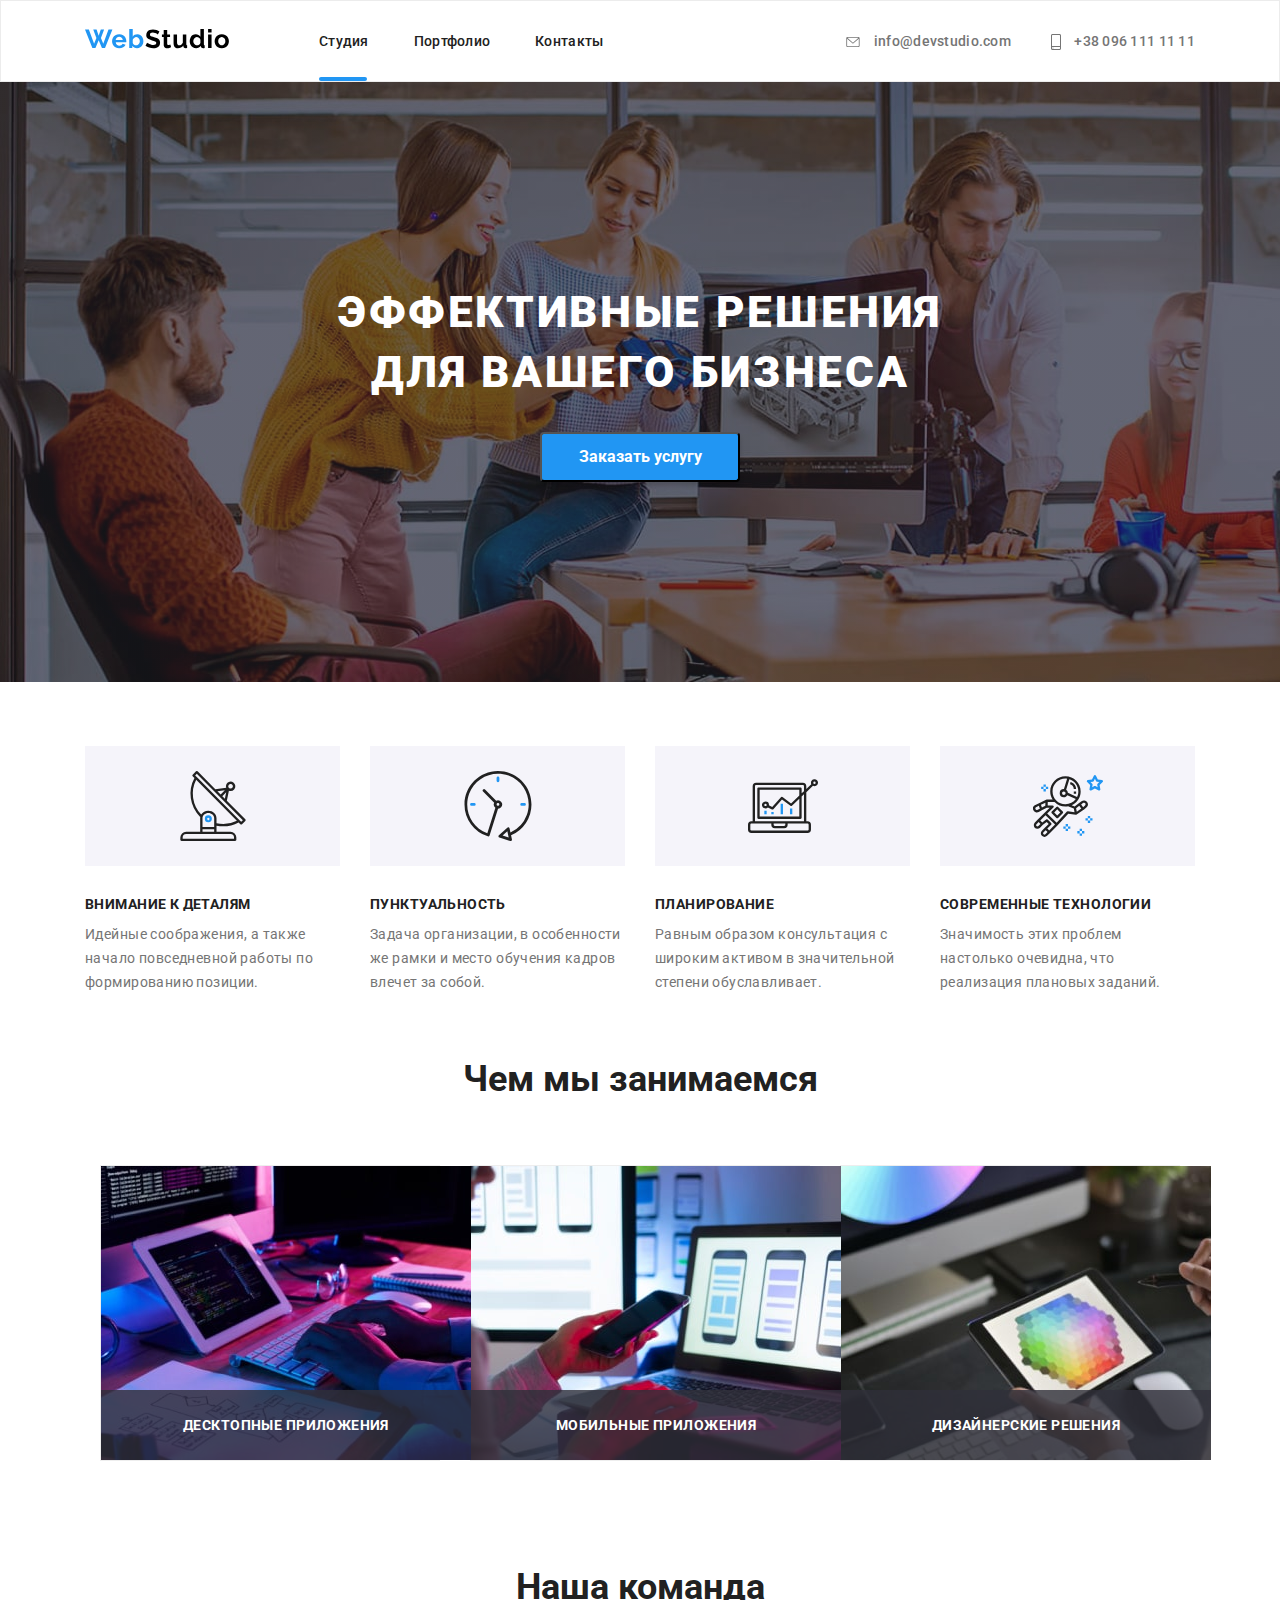
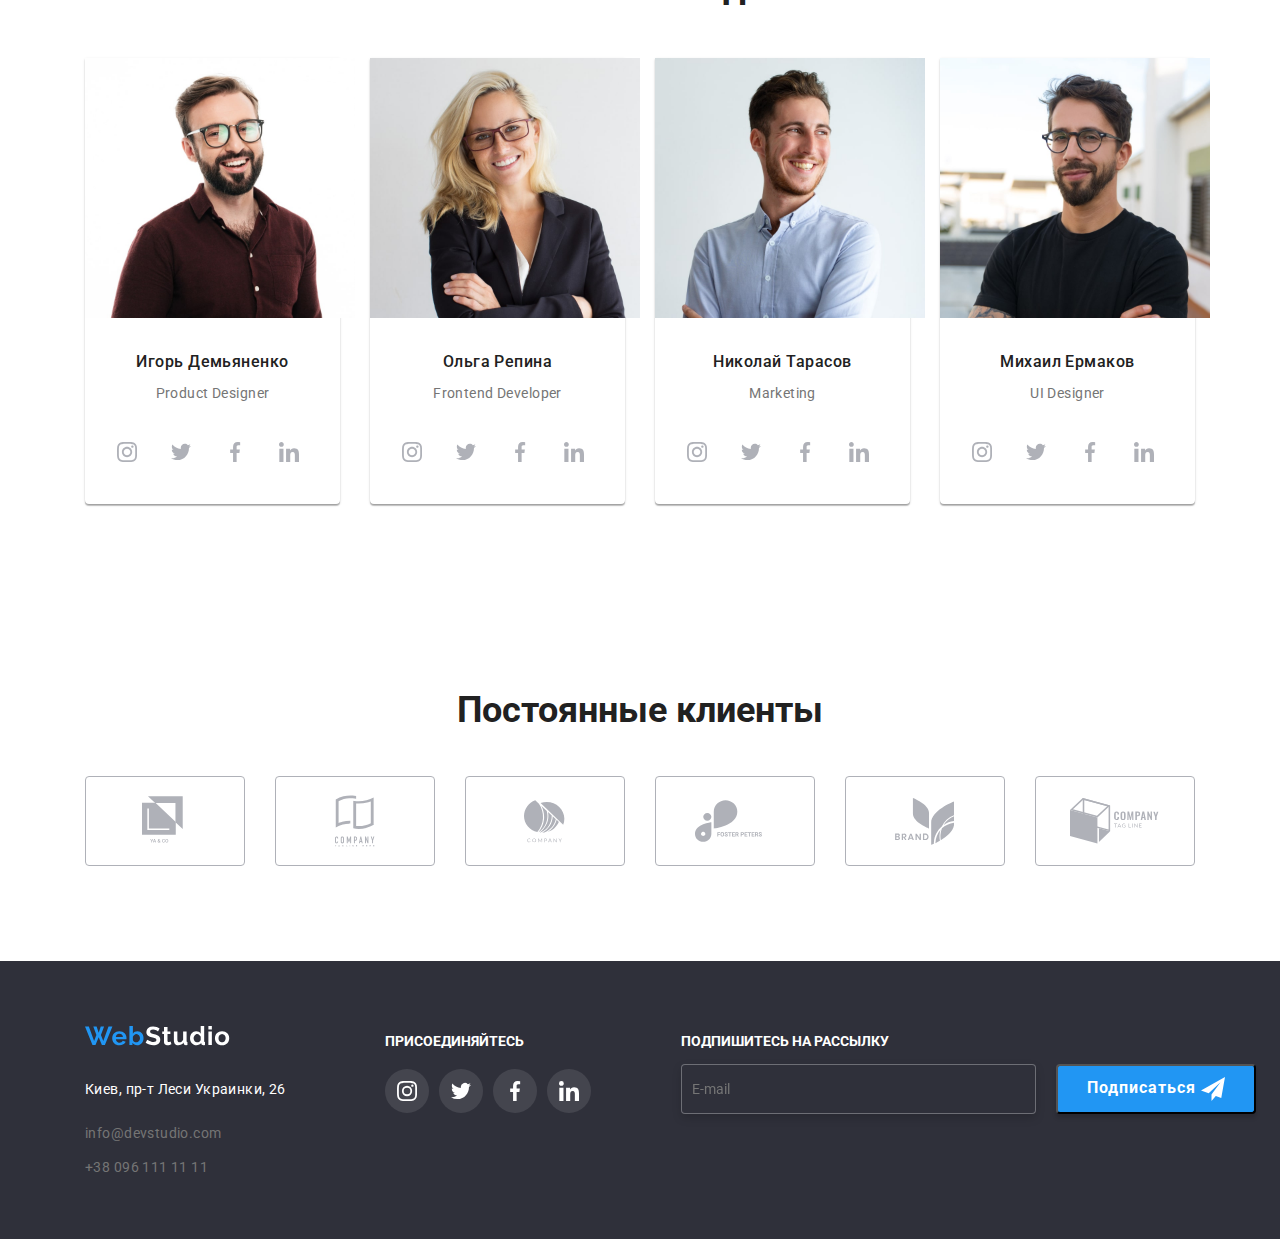
==== commit c7643a3b: "scss" ====
--- a/index.html
+++ b/index.html
@@ -293,7 +293,7 @@
 
         <div class="container-footer">
 
-        <div>
+        <div class="footer-contacts">
 
          <a class="footer-logo" href="./index.html"><img src="./images/WebStudio_footer.svg" alt="логотип"></a>
 
--- a/css/main.min.css
+++ b/css/main.min.css
@@ -1,2 +1,2 @@
-.container{padding-left:15px;padding-right:15px;margin-left:auto;margin-right:auto}@media screen and (min-width: 480px){.container{width:480px}}@media screen and (min-width: 768px){.container{width:768px}}@media screen and (min-width: 1140px){.container{width:1140px}}*,*::before,*::after{-webkit-box-sizing:border-box;box-sizing:border-box}html{-webkit-box-sizing:border-box;box-sizing:border-box}.list{display:block;text-align:center;padding:0px;margin:0px;-webkit-box-align:center;-ms-flex-align:center;align-items:center}@media screen and (min-width: 480px){.list{display:-webkit-box;display:-ms-flexbox;display:flex}}ul{list-style:none}header{background-color:#fff;border:1px;border:1px solid #ECECEC;position:relative}.menu-container a{color:#212121;font-weight:500;font-size:14px;line-height:16px;letter-spacing:0.02em;text-decoration:none;-webkit-transition-property:color;transition-property:color;-webkit-transition-duration:250ms;transition-duration:250ms;-webkit-transition-timing-function:cubic-bezier(0.4, 0, 0.2, 1);transition-timing-function:cubic-bezier(0.4, 0, 0.2, 1)}.header .nav{display:-webkit-box;display:-ms-flexbox;display:flex;-webkit-box-align:center;-ms-flex-align:center;align-items:center;-webkit-box-pack:justify;-ms-flex-pack:justify;justify-content:space-between;min-height:60px}@media screen and (min-width: 768px){.header .nav{min-height:80px}}.menu-button{display:-webkit-inline-box;display:-ms-inline-flexbox;display:inline-flex;margin:0;padding:0;border:none;background-color:transparent}@media screen and (min-width: 768px){.menu-button{display:none}}.menu-button:hover,.menu-button:focus{fill:#2196F3}.menu-button .icon-cross{display:none}.menu-button.is-open .icon-cross{display:block}.menu-button.is-open .icon-menu{display:none}.menu-container{text-align:center;background-color:#fff}@media screen and (max-width: 767px){.menu-container{display:none;position:absolute;top:100%;left:0;width:100%}.menu-container.is-open{display:block}}@media screen and (min-width: 768px){.menu-container{display:-webkit-box;display:-ms-flexbox;display:flex;-webkit-box-pack:justify;-ms-flex-pack:justify;justify-content:space-between;-webkit-box-align:baseline;-ms-flex-align:baseline;align-items:baseline;-webkit-box-flex:1;-ms-flex-positive:1;flex-grow:1}}.navigation,.contacts{width:100%}.current{color:#2196F3;position:relative}.current::after{content:"";bottom:-5px;position:absolute;background-repeat:no-repeat;display:block;height:4px;width:100%}@media screen and (min-width: 768px){.current::after{bottom:-32px;display:block}}.studio::after{background-image:url(../svg/hover-studio.svg)}.portfolio::after{background-image:url(../svg/hover-portfolio.svg)}.header-list{padding:0px;margin-top:60px;margin-bottom:60px}@media screen and (min-width: 768px){.header-list{display:-webkit-box;display:-ms-flexbox;display:flex;-webkit-box-align:baseline;-ms-flex-align:baseline;align-items:baseline;-webkit-box-pack:center;-ms-flex-pack:center;justify-content:center;padding-left:90px;margin:0px}}@media screen and (min-width: 1140px){.header-list{-webkit-box-pack:start;-ms-flex-pack:start;justify-content:flex-start}}@media screen and (min-width: 768px){.header-list a{position:relative}}.header-list .item{margin-right:0px;margin-bottom:30px}@media screen and (min-width: 768px){.header-list .item{margin-right:45px;margin-bottom:0px}}.header-list .item:last-child{margin:0px}.header-adres{padding:0px;margin-top:60px;margin-bottom:60px;color:#757575}@media screen and (min-width: 768px){.header-adres{display:-webkit-box;display:-ms-flexbox;display:flex;-webkit-box-align:baseline;-ms-flex-align:baseline;align-items:baseline;-webkit-box-pack:center;-ms-flex-pack:center;justify-content:center;margin:0px}}@media screen and (min-width: 1140px){.header-adres{-webkit-box-pack:end;-ms-flex-pack:end;justify-content:flex-end}}.header-adres .email-phone{color:#757575;font-weight:500}.header-adres .item{color:#757575}@media screen and (max-width: 767px){.header-adres .item{margin-bottom:15px}}@media screen and (min-width: 768px){.header-adres .item+.item{margin-left:40px}}.envelope{width:16px;height:10px;margin-right:10px;vertical-align:middle;fill:currentColor;-webkit-transition-property:fill;transition-property:fill;-webkit-transition-duration:250ms;transition-duration:250ms;-webkit-transition-timing-function:cubic-bezier(0.4, 0, 0.2, 1);transition-timing-function:cubic-bezier(0.4, 0, 0.2, 1)}.phone-icon{width:10px;height:16px;margin-right:10px;vertical-align:middle;fill:currentColor;-webkit-transition-property:fill;transition-property:fill;-webkit-transition-duration:250ms;transition-duration:250ms;-webkit-transition-timing-function:cubic-bezier(0.4, 0, 0.2, 1);transition-timing-function:cubic-bezier(0.4, 0, 0.2, 1)}.header a:hover,.header a:hover svg,.header a:focus,.header a:focus svg{color:#2196F3;fill:#2196F3}body{margin:0;background:#fff;font-family:Roboto;font-style:normal;color:#757575}h1{font-weight:900;font-size:26px;text-transform:uppercase;line-height:60px;color:#fff;text-align:center;margin:0%;letter-spacing:0.06em}@media screen and (min-width: 768px){h1{font-size:44px}}h2{color:#212121;text-align:center;font-weight:bold;font-size:36px;line-height:42px;margin:0%}h3{color:#212121;margin:0%;padding-bottom:10px;text-align:center}.main-banner{background-size:cover;background-repeat:no-repeat;background-image:-webkit-gradient(linear, left top, right top, from(rgba(47,48,58,0.4)), to(rgba(47,48,58,0.4))),url(../images/main_banner.jpg);background-image:linear-gradient(to right, rgba(47,48,58,0.4), rgba(47,48,58,0.4)),url(../images/main_banner.jpg);height:600px;text-align:center;padding-top:200px;padding-bottom:200px;margin:0%}@media screen and (max-width: 480px){.main-banner{display:block;height:400px;padding-top:120px;padding-bottom:120px;width:480px}}.to-order{display:inline-block;background:#2196F3;padding:0;-webkit-box-shadow:0px 4px 4px rgba(0,0,0,0.15);box-shadow:0px 4px 4px rgba(0,0,0,0.15);border-radius:4px;color:#fff;text-align:center;font-style:normal;font-weight:bold;font-size:16px;height:50px;min-width:200px;margin-top:30px}.to-order:hover,.to-order:focus{cursor:pointer}.what-we-do{display:none}@media screen and (min-width: 1140px){.what-we-do{display:block}}.what-we-do-title{padding-bottom:25px}@media screen and (min-width: 1140px){.what-we-do-title{padding-bottom:50px}}.project-item-link{text-decoration:none;margin:0px;padding:0px;display:-webkit-box;display:-ms-flexbox;display:flex}.project-thumb{position:relative}.project-thumb::before{display:inline-block;content:"";position:absolute;bottom:0;left:0;width:100%;height:70px;background:rgba(47,48,58,0.8);opacity:1}.product-actions{position:absolute;width:100%;bottom:19px;left:50%;-webkit-transform:translate(-50%, -50%);transform:translate(-50%, -50%);color:#fff;font-weight:bold;font-size:14px;line-height:16px;letter-spacing:0.03em;text-align:center;text-transform:uppercase}.backdrop{padding:15px;-webkit-transition-property:opacity;transition-property:opacity;-webkit-transition-duration:250ms;transition-duration:250ms;-webkit-transition-timing-function:cubic-bezier(0.4, 0, 0.2, 1);transition-timing-function:cubic-bezier(0.4, 0, 0.2, 1);position:fixed;top:0;left:0;z-index:5;background-color:rgba(0,0,0,0.2);width:100%;height:100%;opacity:1;overflow-y:scroll}@media (min-width: 768px){.backdrop{padding:0px}}.backdrop.is-hidden{opacity:0;pointer-events:none;display:none}.backdrop.is-hidden .modal{-webkit-transform:translate(-50%, -50%) scale(0.7);transform:translate(-50%, -50%) scale(0.7)}.modal{margin-top:70px;background-color:#fff;border-radius:5px;max-width:450px;min-height:610px;-webkit-transition:-webkit-transform 250ms cubic-bezier(0.4, 0, 0.2, 1);transition:-webkit-transform 250ms cubic-bezier(0.4, 0, 0.2, 1);transition:transform 250ms cubic-bezier(0.4, 0, 0.2, 1);transition:transform 250ms cubic-bezier(0.4, 0, 0.2, 1), -webkit-transform 250ms cubic-bezier(0.4, 0, 0.2, 1)}@media (min-width: 768px){.modal{position:absolute;margin-top:0px;-webkit-transform:translate(-50%, -50%) scale(1);transform:translate(-50%, -50%) scale(1);left:50%;top:70%;display:inline-block;min-height:590px}}@media (min-width: 768px) and (min-width: 1140px){.modal{-webkit-transform:translate(-50%, -50%) scale(1);transform:translate(-50%, -50%) scale(1);max-width:530px;left:50%;top:50%}}.close-modal{position:absolute;right:20px;top:90px;border:1px solid rgba(0,0,0,0.1);-webkit-box-sizing:border-box;box-sizing:border-box;border-radius:50%;background-color:#fff;background-repeat:no-repeat;background-position:center;width:30px;height:30px}@media (min-width: 768px){.close-modal{right:8px;top:8px}}.close-modal:hover{cursor:pointer;fill:#2196F3}.close-modal-svg{-webkit-transition-property:fill;transition-property:fill;-webkit-transition-duration:250ms;transition-duration:250ms;-webkit-transition-timing-function:cubic-bezier(0.4, 0, 0.2, 1);transition-timing-function:cubic-bezier(0.4, 0, 0.2, 1);position:absolute;top:6px;right:5px}.form-modal{outline:1px;margin-left:auto;margin-right:auto;padding-right:40px;padding-left:40px;padding-top:40px;padding-bottom:40px;font-weight:normal;font-size:12px;line-height:14px;letter-spacing:0.01em;color:#757575}.form-input:focus ~ .modal-svg{fill:#2196F3}.form-label+.form-input:focus{border-color:#2196F3;cursor:pointer}.form-modal-title{margin-bottom:12px;font-weight:bold;font-size:20px;line-height:23px;text-align:center;letter-spacing:0.03em;color:#212121}.form-field{position:relative;outline:1px;margin-bottom:10px;display:-webkit-box;display:-ms-flexbox;display:flex;-webkit-box-orient:vertical;-webkit-box-direction:normal;-ms-flex-direction:column;flex-direction:column;text-align:left}.form-field label{margin-bottom:4px;font-weight:normal;font-size:12px;line-height:14px;letter-spacing:0.01em;color:#757575}.form-field input{padding-left:40px}.form-field textarea{padding-left:16px;padding-right:16px;padding-top:12px;padding-bottom:12px;font-size:16px;height:120px}.form-field textarea::-webkit-input-placeholder{font-size:12px;color:rgba(117,117,117,0.5);font-weight:normal}.form-field textarea:-ms-input-placeholder{font-size:12px;color:rgba(117,117,117,0.5);font-weight:normal}.form-field textarea::-ms-input-placeholder{font-size:12px;color:rgba(117,117,117,0.5);font-weight:normal}.form-field textarea::placeholder{font-size:12px;color:rgba(117,117,117,0.5);font-weight:normal}.form-input{-webkit-transition-property:border-color;transition-property:border-color;-webkit-transition-duration:250ms;transition-duration:250ms;-webkit-transition-timing-function:cubic-bezier(0.4, 0, 0.2, 1);transition-timing-function:cubic-bezier(0.4, 0, 0.2, 1);outline:none;position:relative;margin:0;padding:0;border:1px solid rgba(33,33,33,0.2);border-radius:4px;height:40px}.comment-input{margin:0;padding:0;border:1px solid rgba(33,33,33,0.2);border-radius:4px}.checkbox-field{margin-top:20px;margin-bottom:30px;position:relative;outline:1px;font-size:12px}@media (min-width: 1140px){.checkbox-field{font-size:14px}}.checkbox-icon{display:inline-block;margin-right:5px;width:16px;height:15px;border:2px solid black;border-radius:2px}.checkbox-label{display:-webkit-box;display:-ms-flexbox;display:flex;-webkit-box-align:center;-ms-flex-align:center;align-items:center}.checkbox-label a{margin-left:2px;text-decoration:none;text-decoration:underline;color:#2196F3}.checkbox{-webkit-appearance:none;-moz-appearance:none;appearance:none;outline:none}.checkbox:checked+.checkbox-icon{background-color:#2196F3;border-color:#2196F3;background-image:url(../svg/icon\check\no\color.svg);background-size:contain;background-origin:border-box}.button-modal{display:inline-block;background:#2196F3;padding:0;-webkit-box-shadow:0px 4px 4px rgba(0,0,0,0.15);box-shadow:0px 4px 4px rgba(0,0,0,0.15);border-radius:4px;font-weight:bold;font-size:16px;-webkit-box-align:center;-ms-flex-align:center;align-items:center;text-align:center;letter-spacing:0.06em;color:#fff;height:50px;min-width:200px}.button-modal:hover{cursor:pointer}.modal-svg{-webkit-transition-property:fill;transition-property:fill;-webkit-transition-duration:250ms;transition-duration:250ms;-webkit-transition-timing-function:cubic-bezier(0.4, 0, 0.2, 1);transition-timing-function:cubic-bezier(0.4, 0, 0.2, 1);position:absolute;top:30px;margin-left:10px;fill:#212121;vertical-align:middle}.our-clients{padding-top:60px;padding-bottom:60px}@media screen and (min-width: 768px){.our-clients{padding-top:95px;padding-bottom:95px}}.our-clients-title{padding-bottom:20px}@media screen and (min-width: 1140px){.our-clients-title{padding-bottom:45px}}.clients{display:-webkit-box;display:-ms-flexbox;display:flex;padding:0px;margin:0px;-ms-flex-wrap:wrap;flex-wrap:wrap;margin:-15px}.clients-item{width:calc((100% - 4 * 15px) / 2);margin:15px}@media screen and (min-width: 768px){.clients-item{width:calc((100% - 6 * 15px) / 3);margin:15px}}@media screen and (min-width: 1140px){.clients-item{width:calc((100% - 12 * 15px) / 6);margin:15px}}.clients-item a{display:-webkit-box;display:-ms-flexbox;display:flex;-webkit-box-align:center;-ms-flex-align:center;align-items:center;-webkit-box-pack:center;-ms-flex-pack:center;justify-content:center;height:90px;border:1px solid;border-color:#AFB1B8;border-radius:4px;-webkit-transition-property:border-color;transition-property:border-color;-webkit-transition-duration:250ms;transition-duration:250ms;-webkit-transition-timing-function:cubic-bezier(0.4, 0, 0.2, 1);transition-timing-function:cubic-bezier(0.4, 0, 0.2, 1)}.clients-item a:hover,.clients-item a:hover svg,.clients-item a:focus,.clients-item a:focus svg{border-color:#2196F3;fill:#2196F3}.clients-icon{fill:#AFB1B8;-webkit-transition-property:fill;transition-property:fill;-webkit-transition-duration:250ms;transition-duration:250ms;-webkit-transition-timing-function:cubic-bezier(0.4, 0, 0.2, 1);transition-timing-function:cubic-bezier(0.4, 0, 0.2, 1)}.our-team{background:#fff;font-weight:normal;font-size:16px;line-height:19px;text-align:center;padding-top:60px;padding-bottom:60px}@media screen and (min-width: 1140px){.our-team{padding-top:90px;padding-bottom:90px}}.our-team-title{padding-bottom:25px}@media screen and (min-width: 1140px){.our-team-title{padding-bottom:50px}}.our-team-set{display:block}@media screen and (min-width: 768px){.our-team-set{display:-webkit-box;display:-ms-flexbox;display:flex;-ms-flex-wrap:wrap;flex-wrap:wrap;margin:-15px}}.team-player{letter-spacing:0.03em;font-weight:500;font-size:16px;line-height:19px;text-align:center;padding-top:30px}.team-player-item{background-color:#fff;border-color:#212121;border-radius:0px 0px 4px 4px;-webkit-box-shadow:0px 1px 3px rgba(0,0,0,0.12),0px 1px 1px rgba(0,0,0,0.14),0px 2px 1px rgba(0,0,0,0.2);box-shadow:0px 1px 3px rgba(0,0,0,0.12),0px 1px 1px rgba(0,0,0,0.14),0px 2px 1px rgba(0,0,0,0.2)}@media screen and (min-width: 768px){.team-player-item{width:calc((100% - 4 * 15px) / 2);margin:15px}}@media screen and (min-width: 1140px){.team-player-item{width:calc((100% - 8 * 15px) / 4);margin:15px}}@media screen and (max-width: 767px){.team-player-item:not(:last-child){margin-bottom:15px}}.team-player-photo{padding:0px}.sosial-media-list{display:-webkit-box;display:-ms-flexbox;display:flex;margin:0px;padding:0px;padding-bottom:30px;-webkit-box-pack:center;-ms-flex-pack:center;justify-content:center}.sosial-media-list a:hover,.sosial-media-list a:focus{background-color:#2196F3;fill:#fff}.sosial-media-item a{display:-webkit-box;display:-ms-flexbox;display:flex;height:44px;width:44px;-webkit-box-align:center;-ms-flex-align:center;align-items:center;border-radius:50%;margin-right:10px;fill:#AFB1B8;-webkit-transition-property:background-color;transition-property:background-color;-webkit-transition-duration:250ms;transition-duration:250ms;-webkit-transition-timing-function:cubic-bezier(0.4, 0, 0.2, 1);transition-timing-function:cubic-bezier(0.4, 0, 0.2, 1)}.media-icon{width:20px;height:20px;margin-left:auto;margin-right:auto;-webkit-transition-property:fill;transition-property:fill;-webkit-transition-duration:250ms;transition-duration:250ms;-webkit-transition-timing-function:cubic-bezier(0.4, 0, 0.2, 1);transition-timing-function:cubic-bezier(0.4, 0, 0.2, 1)}.profession{text-align:center;padding-bottom:25px}p{text-align:left;font-weight:normal;font-size:14px;line-height:24px;letter-spacing:0.03em;color:#757575;margin:0px}@media screen and (max-width: 768px){p{text-align:center}}.features{padding-top:60px;padding-bottom:60px}@media screen and (min-width: 768px){.features{padding-top:64px;padding-bottom:64px}}.features-item-title{font-weight:bold;font-size:14px;line-height:16px;letter-spacing:0.03em;text-transform:uppercase;color:#212121;padding-bottom:10px}@media screen and (min-width: 768px){.features-item-title{text-align:left}}.features-set{display:block}@media screen and (min-width: 768px){.features-set{display:-webkit-box;display:-ms-flexbox;display:flex;-ms-flex-wrap:wrap;flex-wrap:wrap;margin:-15px}}@media screen and (min-width: 768px){.features-set .features-item{width:calc((100% - 4 * 15px) / 2);margin:15px}}@media screen and (min-width: 1140px){.features-set .features-item{width:calc((100% - 8 * 15px) / 4);margin:15px}}@media screen and (max-width: 767px){.features-set .features-item:not(:last-child){margin-bottom:30px}}.features-set .features-item::before{display:block;content:"";height:120px;background-repeat:no-repeat;background-position:center;background-color:#F5F4FA;margin-bottom:30px}.features-set .antena::before{content:"";background-image:url(../svg/antenna.svg)}.features-set .clock::before{content:"";background-image:url(../svg/clock.svg)}.features-set .diagrama::before{content:"";background-image:url(../svg/diagram.svg)}.features-set .astronaut::before{content:"";background-image:url(../svg/astronaut.svg)}.section-projects{background-color:#fff;padding-top:60px;padding-bottom:60px}@media screen and (min-width: 768px){.section-projects{padding-top:64px;padding-bottom:64px}}.projects-set{display:block;font-weight:normal;font-size:16px;line-height:30px;text-align:center;color:#757575;padding-bottom:0px;padding-left:0px;padding-top:45px;margin:0px}@media screen and (min-width: 768px){.projects-set{display:-webkit-box;display:-ms-flexbox;display:flex;-ms-flex-wrap:wrap;flex-wrap:wrap;margin:-15px}}.projects-set a{text-decoration:none}.project-item{background:#fff;border:1px solid #EEEEEE;margin-bottom:0px}@media screen and (min-width: 768px){.project-item{width:calc((100% - 4 * 15px) / 2);margin:15px}}@media screen and (min-width: 1140px){.project-item{width:calc((100% - 6 * 15px) / 3);margin:15px}}@media screen and (max-width: 767px){.project-item:not(:last-child){margin-bottom:30px}}.project-item:not(:last-child):hover,.project-item:not(:last-child):focus{cursor:pointer;-webkit-box-shadow:0px 1px 3px rgba(0,0,0,0.12),0px 1px 1px rgba(0,0,0,0.14),0px 2px 1px rgba(0,0,0,0.2);box-shadow:0px 1px 3px rgba(0,0,0,0.12),0px 1px 1px rgba(0,0,0,0.14),0px 2px 1px rgba(0,0,0,0.2)}.project-item:not(:last-child):hover .project-item-photo::before,.project-item:not(:last-child):focus .project-item-photo::before{-webkit-transform:translateY(0);transform:translateY(0)}.project-item:not(:last-child):hover .overlay,.project-item:not(:last-child):focus .overlay{-webkit-transform:translateY(0);transform:translateY(0)}.project-item .project-name{font-weight:bold;font-size:18px;line-height:36px;color:#212121;text-align:left;padding:0px}.project-item .project-tipe{margin-top:10px}@media screen and (max-width: 768px){.project-item .project-tipe{text-align:left}}.project-item .description{padding:24px 20px 24px 20px}.project-item .project-item-photo{position:relative;margin:0px;padding:0px;overflow:hidden}.project-item .project-item-photo::before{display:inline-block;content:"";position:absolute;top:0;left:0;width:100%;height:100%;background-color:rgba(33,150,243,0.9);opacity:0;-webkit-transform:translateY(100%);transform:translateY(100%);-webkit-transition-duration:250ms;transition-duration:250ms;-webkit-transition-timing-function:cubic-bezier(0.4, 0, 0.2, 1);transition-timing-function:cubic-bezier(0.4, 0, 0.2, 1)}.project-item .project-item-photo:hover::before,.project-item .project-item-photo:focus::before{opacity:1;content:""}.project-item .overlay{position:absolute;top:0;left:0;width:100%;height:100%;opacity:1;-webkit-transform:translateY(100%);transform:translateY(100%);-webkit-transition-duration:250ms;transition-duration:250ms;-webkit-transition-timing-function:cubic-bezier(0.4, 0, 0.2, 1);transition-timing-function:cubic-bezier(0.4, 0, 0.2, 1)}.project-item .project-item-description{position:absolute;top:50%;left:50%;-webkit-transform:translate(-50%, -50%);transform:translate(-50%, -50%);display:-webkit-box;display:-ms-flexbox;display:flex;-webkit-box-align:center;-ms-flex-align:center;align-items:center;opacity:0;width:100%;height:100%;font-weight:normal;font-size:18px;line-height:28px;letter-spacing:0.03em;color:#fff}.project-item .project-item:hover,.project-item .project-item:focus,.project-item .project-item-description:hover{opacity:1}.filter{background-color:#fff;display:block;margin:0px}.filter .item{display:-webkit-box;display:-ms-flexbox;display:flex}.filter .filter-list{display:-webkit-box;display:-ms-flexbox;display:flex;-ms-flex-wrap:wrap;flex-wrap:wrap;-webkit-box-pack:left;-ms-flex-pack:left;justify-content:left;padding:0px}@media screen and (min-width: 768px){.filter .filter-list{-webkit-box-pack:center;-ms-flex-pack:center;justify-content:center;display:inlone}}.filter .item+.item{margin-left:5px}.button{background-color:#F5F4FA;color:#212121;font-weight:500;font-size:16px;line-height:26px;text-align:center;letter-spacing:0.03em;text-decoration:none;border:0px;border-radius:4px;padding-left:22px;padding-right:22px;padding-bottom:8px;padding-top:8px;cursor:pointer;-webkit-transition-property:background-color, color;transition-property:background-color, color;-webkit-transition-duration:250ms;transition-duration:250ms;-webkit-transition-timing-function:cubic-bezier(0.4, 0, 0.2, 1);transition-timing-function:cubic-bezier(0.4, 0, 0.2, 1)}.button:focus,.button:hover{color:#fff;background:#2196F3;font-style:normal;text-align:center}footer{background-color:#2F303A;color:#fff;border:1px}.container-footer{display:block}@media screen and (min-width: 768px){.container-footer{display:-webkit-box;display:-ms-flexbox;display:flex;-webkit-box-orient:horizontal;-webkit-box-direction:normal;-ms-flex-direction:row;flex-direction:row}}footer a{text-decoration:none;display:block;width:100%}.footer-logo{height:31px;display:inline-block;margin-top:60px;margin-bottom:20px;text-align:center}@media screen and (min-width: 768px){.footer-logo{width:145px;display:inline-block}}address{font-style:normal;padding-bottom:60px;display:block}@media screen and (min-width: 768px){address{display:inline-block;min-width:230px}}address p:last-child{margin-top:10px}.email-phone{color:#757575;font-size:14px;font-style:normal;font-weight:normal;line-height:24px;letter-spacing:0.03em;margin-top:10px}.city-adress{color:#fff;padding-bottom:10px}.subscribe{display:block;text-transform:uppercase;font-size:14px;font-weight:bold;line-height:16px;text-align:center;padding-bottom:35px;padding-top:40px}@media screen and (min-width: 1140px){.subscribe{text-align:left;-ms-flex-wrap:wrap;flex-wrap:wrap;width:100%;margin-left:90px;padding-top:72px;padding-bottom:0px}}.subscribe .subscribe-title{padding-bottom:15px}.footer-subscribe{display:block;margin-top:20px;-webkit-box-pack:center;-ms-flex-pack:center;justify-content:center}@media screen and (min-width: 1140px){.footer-subscribe{display:-webkit-box;display:-ms-flexbox;display:flex;text-align:right;-webkit-box-pack:justify;-ms-flex-pack:justify;justify-content:space-between;margin:0px;-webkit-box-align:start;-ms-flex-align:start;align-items:flex-start}}.subscribe-button{display:inline-block;background:#2196F3;-webkit-box-pack:center;-ms-flex-pack:center;justify-content:center;margin:20px;-webkit-box-shadow:0px 4px 4px rgba(0,0,0,0.15);box-shadow:0px 4px 4px rgba(0,0,0,0.15);border-radius:4px;font-weight:bold;font-size:16px;-webkit-box-align:center;-ms-flex-align:center;align-items:center;text-align:center;letter-spacing:0.06em;color:#fff;height:50px;min-width:200px}@media screen and (min-width: 1140px){.subscribe-button{margin:0px;margin-left:20px;padding:0px}}.subscribe-button:hover,.subscribe-button:focus{cursor:pointer}.subscribe-button-svg{fill:#fff;vertical-align:middle}.footer-subscribe input{padding:10px;border:1px solid rgba(255,255,255,0.3);background-color:#2F303A;-webkit-filter:drop-shadow(0px 4px 4px rgba(0,0,0,0.15));filter:drop-shadow(0px 4px 4px rgba(0,0,0,0.15));border-radius:4px;width:100%;height:50px;color:#fff}@media screen and (min-width: 768px){.footer-subscribe input{width:355px}}.join{display:block;text-align:center;text-transform:uppercase;font-size:14px;font-weight:bold;line-height:16px}@media screen and (min-width: 768px){.join{display:inline-block;-ms-flex-wrap:wrap;flex-wrap:wrap;min-width:206px;margin-left:70px;padding-top:72px;text-align:left}}.join .join-us{display:block}@media screen and (min-width: 768px){.join .join-us{display:-webkit-box;display:-ms-flexbox;display:flex}}.join-us-item{display:inline-block}.media{display:inline-block;-webkit-box-align:center;-ms-flex-align:center;align-items:center;height:44px;width:44px;margin-right:10px;margin-top:20px;background-color:rgba(255,255,255,0.1);background-repeat:no-repeat;background-position:center;background-size:20px;border-radius:50%}.media:hover,.media:focus{background-color:#2196F3;-webkit-transition-duration:250ms;transition-duration:250ms;-webkit-transition-timing-function:cubic-bezier(0.4, 0, 0.2, 1);transition-timing-function:cubic-bezier(0.4, 0, 0.2, 1)}.instagram{background-image:url(../svg/instagram.svg)}.twiter{background-image:url(../svg/twitter.svg)}.facebook{background-image:url(../svg/facebook.svg)}.linkedin{background-image:url(../svg/linkedin.svg)}
+.container{padding-left:15px;padding-right:15px;margin-left:auto;margin-right:auto}@media screen and (min-width: 480px){.container{width:480px}}@media screen and (min-width: 768px){.container{width:768px}}@media screen and (min-width: 1140px){.container{width:1140px}}*,*::before,*::after{-webkit-box-sizing:border-box;box-sizing:border-box}html{-webkit-box-sizing:border-box;box-sizing:border-box}.list{display:block;text-align:center;padding:0px;margin:0px;-webkit-box-align:center;-ms-flex-align:center;align-items:center}@media screen and (min-width: 480px){.list{display:-webkit-box;display:-ms-flexbox;display:flex}}ul{list-style:none}header{background-color:#fff;border:1px;border:1px solid #ECECEC;position:relative}.menu-container a{color:#212121;font-weight:500;font-size:14px;line-height:16px;letter-spacing:0.02em;text-decoration:none;-webkit-transition-property:color;transition-property:color;-webkit-transition-duration:250ms;transition-duration:250ms;-webkit-transition-timing-function:cubic-bezier(0.4, 0, 0.2, 1);transition-timing-function:cubic-bezier(0.4, 0, 0.2, 1)}.header .nav{display:-webkit-box;display:-ms-flexbox;display:flex;-webkit-box-align:center;-ms-flex-align:center;align-items:center;-webkit-box-pack:justify;-ms-flex-pack:justify;justify-content:space-between;min-height:60px}@media screen and (min-width: 768px){.header .nav{min-height:80px}}.menu-button{display:-webkit-inline-box;display:-ms-inline-flexbox;display:inline-flex;margin:0;padding:0;border:none;background-color:transparent}@media screen and (min-width: 768px){.menu-button{display:none}}.menu-button:hover,.menu-button:focus{fill:#2196F3}.menu-button .icon-cross{display:none}.menu-button.is-open .icon-cross{display:block}.menu-button.is-open .icon-menu{display:none}.menu-container{-webkit-box-align:baseline;-ms-flex-align:baseline;align-items:baseline;-webkit-box-pack:center;-ms-flex-pack:center;justify-content:center;text-align:center;background-color:#fff}@media screen and (max-width: 767px){.menu-container{display:none;position:absolute;top:100%;left:0;width:100%}.menu-container.is-open{display:block}}@media screen and (min-width: 768px){.menu-container{display:-webkit-box;display:-ms-flexbox;display:flex;-webkit-box-pack:justify;-ms-flex-pack:justify;justify-content:space-between;-webkit-box-align:baseline;-ms-flex-align:baseline;align-items:baseline;-webkit-box-flex:1;-ms-flex-positive:1;flex-grow:1}}.navigation,.contacts{width:100%}.current{color:#2196F3;position:relative}.current::after{content:"";bottom:-5px;position:absolute;background-repeat:no-repeat;display:block;height:4px;width:100%}@media screen and (min-width: 768px){.current::after{bottom:-32px;display:block}}.studio::after{background-image:url(../svg/hover-studio.svg)}.portfolio::after{background-image:url(../svg/hover-portfolio.svg)}.header-list{padding:0px;margin-top:60px;margin-bottom:60px}@media screen and (min-width: 768px){.header-list{display:-webkit-box;display:-ms-flexbox;display:flex;-webkit-box-align:baseline;-ms-flex-align:baseline;align-items:baseline;-webkit-box-pack:center;-ms-flex-pack:center;justify-content:center;padding-left:90px;margin:0px}}@media screen and (min-width: 1140px){.header-list{-webkit-box-pack:start;-ms-flex-pack:start;justify-content:flex-start}}@media screen and (min-width: 768px){.header-list a{position:relative}}.header-list .item{margin-right:0px;margin-bottom:30px}@media screen and (min-width: 768px){.header-list .item{margin-right:45px;margin-bottom:0px}}.header-list .item:last-child{margin:0px}.header-adres{padding:0px;margin-top:60px;margin-bottom:60px;color:#757575}@media screen and (min-width: 768px){.header-adres{display:-webkit-box;display:-ms-flexbox;display:flex;-webkit-box-orient:vertical;-webkit-box-direction:normal;-ms-flex-direction:column;flex-direction:column;-webkit-box-align:baseline;-ms-flex-align:baseline;align-items:baseline;-webkit-box-pack:center;-ms-flex-pack:center;justify-content:center;margin:0px;padding-left:50px}}@media screen and (min-width: 1140px){.header-adres{-webkit-box-pack:end;-ms-flex-pack:end;justify-content:flex-end;-webkit-box-orient:horizontal;-webkit-box-direction:normal;-ms-flex-direction:row;flex-direction:row;padding-left:0px}}.header-adres .email-phone{color:#757575;font-weight:500}.header-adres .item{color:#757575}@media screen and (max-width: 767px){.header-adres .item{margin-bottom:15px}}@media screen and (min-width: 1140px){.header-adres .item+.item{margin-left:40px}}.envelope{width:16px;height:10px;margin-right:10px;vertical-align:middle;fill:currentColor;-webkit-transition-property:fill;transition-property:fill;-webkit-transition-duration:250ms;transition-duration:250ms;-webkit-transition-timing-function:cubic-bezier(0.4, 0, 0.2, 1);transition-timing-function:cubic-bezier(0.4, 0, 0.2, 1)}.phone-icon{width:10px;height:16px;margin-right:10px;vertical-align:middle;fill:currentColor;-webkit-transition-property:fill;transition-property:fill;-webkit-transition-duration:250ms;transition-duration:250ms;-webkit-transition-timing-function:cubic-bezier(0.4, 0, 0.2, 1);transition-timing-function:cubic-bezier(0.4, 0, 0.2, 1)}.header a:hover,.header a:hover svg,.header a:focus,.header a:focus svg{color:#2196F3;fill:#2196F3}body{margin:0;background:#fff;font-family:Roboto;font-style:normal;color:#757575}h1{font-weight:900;font-size:26px;text-transform:uppercase;line-height:60px;color:#fff;text-align:center;margin:0%;letter-spacing:0.06em}@media screen and (min-width: 768px){h1{font-size:44px}}h2{color:#212121;text-align:center;font-weight:bold;font-size:36px;line-height:42px;margin:0%}h3{color:#212121;margin:0%;padding-bottom:10px;text-align:center}.main-banner{background-size:cover;background-repeat:no-repeat;background-image:-webkit-gradient(linear, left top, right top, from(rgba(47,48,58,0.4)), to(rgba(47,48,58,0.4))),url(../images/main_banner.jpg);background-image:linear-gradient(to right, rgba(47,48,58,0.4), rgba(47,48,58,0.4)),url(../images/main_banner.jpg);height:600px;text-align:center;padding-top:200px;padding-bottom:200px;margin:0%}@media screen and (max-width: 480px){.main-banner{display:block;height:400px;padding-top:120px;padding-bottom:120px;width:480px}}.to-order{display:inline-block;background:#2196F3;padding:0;-webkit-box-shadow:0px 4px 4px rgba(0,0,0,0.15);box-shadow:0px 4px 4px rgba(0,0,0,0.15);border-radius:4px;color:#fff;text-align:center;font-style:normal;font-weight:bold;font-size:16px;height:50px;min-width:200px;margin-top:30px}.to-order:hover,.to-order:focus{cursor:pointer}.what-we-do{display:none}@media screen and (min-width: 1140px){.what-we-do{display:block}}.what-we-do-title{padding-bottom:25px}@media screen and (min-width: 1140px){.what-we-do-title{padding-bottom:50px}}.project-item-link{text-decoration:none;margin:0px;padding:0px;display:-webkit-box;display:-ms-flexbox;display:flex}.project-thumb{position:relative}.project-thumb::before{display:inline-block;content:"";position:absolute;bottom:0;left:0;width:100%;height:70px;background:rgba(47,48,58,0.8);opacity:1}.product-actions{position:absolute;width:100%;bottom:19px;left:50%;-webkit-transform:translate(-50%, -50%);transform:translate(-50%, -50%);color:#fff;font-weight:bold;font-size:14px;line-height:16px;letter-spacing:0.03em;text-align:center;text-transform:uppercase}.backdrop{padding:15px;-webkit-transition-property:opacity;transition-property:opacity;-webkit-transition-duration:250ms;transition-duration:250ms;-webkit-transition-timing-function:cubic-bezier(0.4, 0, 0.2, 1);transition-timing-function:cubic-bezier(0.4, 0, 0.2, 1);position:fixed;top:0;left:0;z-index:5;background-color:rgba(0,0,0,0.2);width:100%;height:100%;opacity:1;overflow-y:scroll}@media (min-width: 768px){.backdrop{padding:0px}}.backdrop.is-hidden{opacity:0;pointer-events:none;display:none}.backdrop.is-hidden .modal{-webkit-transform:translate(-50%, -50%) scale(0.7);transform:translate(-50%, -50%) scale(0.7)}.modal{margin-top:70px;background-color:#fff;border-radius:5px;max-width:450px;min-height:610px;-webkit-transition:-webkit-transform 250ms cubic-bezier(0.4, 0, 0.2, 1);transition:-webkit-transform 250ms cubic-bezier(0.4, 0, 0.2, 1);transition:transform 250ms cubic-bezier(0.4, 0, 0.2, 1);transition:transform 250ms cubic-bezier(0.4, 0, 0.2, 1), -webkit-transform 250ms cubic-bezier(0.4, 0, 0.2, 1)}@media (min-width: 768px){.modal{position:absolute;margin-top:0px;-webkit-transform:translate(-50%, -50%) scale(1);transform:translate(-50%, -50%) scale(1);left:45%;top:60%;display:inline-block;min-height:590px}}@media (min-width: 768px) and (min-width: 1140px){.modal{-webkit-transform:translate(-50%, -50%) scale(1);transform:translate(-50%, -50%) scale(1);max-width:530px;left:50%;top:50%}}.close-modal{position:absolute;right:20px;top:90px;border:1px solid rgba(0,0,0,0.1);-webkit-box-sizing:border-box;box-sizing:border-box;border-radius:50%;background-color:#fff;background-repeat:no-repeat;background-position:center;width:30px;height:30px}@media (min-width: 768px){.close-modal{right:8px;top:8px}}.close-modal:hover{cursor:pointer;fill:#2196F3}.close-modal-svg{-webkit-transition-property:fill;transition-property:fill;-webkit-transition-duration:250ms;transition-duration:250ms;-webkit-transition-timing-function:cubic-bezier(0.4, 0, 0.2, 1);transition-timing-function:cubic-bezier(0.4, 0, 0.2, 1);position:absolute;top:6px;right:5px}.form-modal{outline:1px;margin-left:auto;margin-right:auto;padding-right:40px;padding-left:40px;padding-top:40px;padding-bottom:40px;font-weight:normal;font-size:12px;line-height:14px;letter-spacing:0.01em;color:#757575}.form-input:focus ~ .modal-svg{fill:#2196F3}.form-label+.form-input:focus{border-color:#2196F3;cursor:pointer}.form-modal-title{margin-bottom:12px;font-weight:bold;font-size:20px;line-height:23px;text-align:center;letter-spacing:0.03em;color:#212121}.form-field{position:relative;outline:1px;margin-bottom:10px;display:-webkit-box;display:-ms-flexbox;display:flex;-webkit-box-orient:vertical;-webkit-box-direction:normal;-ms-flex-direction:column;flex-direction:column;text-align:left}.form-field label{margin-bottom:4px;font-weight:normal;font-size:12px;line-height:14px;letter-spacing:0.01em;color:#757575}.form-field input{padding-left:40px}.form-field textarea{padding-left:16px;padding-right:16px;padding-top:12px;padding-bottom:12px;font-size:16px;height:120px}.form-field textarea::-webkit-input-placeholder{font-size:12px;color:rgba(117,117,117,0.5);font-weight:normal}.form-field textarea:-ms-input-placeholder{font-size:12px;color:rgba(117,117,117,0.5);font-weight:normal}.form-field textarea::-ms-input-placeholder{font-size:12px;color:rgba(117,117,117,0.5);font-weight:normal}.form-field textarea::placeholder{font-size:12px;color:rgba(117,117,117,0.5);font-weight:normal}.form-input{-webkit-transition-property:border-color;transition-property:border-color;-webkit-transition-duration:250ms;transition-duration:250ms;-webkit-transition-timing-function:cubic-bezier(0.4, 0, 0.2, 1);transition-timing-function:cubic-bezier(0.4, 0, 0.2, 1);outline:none;position:relative;margin:0;padding:0;border:1px solid rgba(33,33,33,0.2);border-radius:4px;height:40px}.comment-input{margin:0;padding:0;border:1px solid rgba(33,33,33,0.2);border-radius:4px}.checkbox-field{margin-top:20px;margin-bottom:30px;position:relative;outline:1px;font-size:12px}@media (min-width: 1140px){.checkbox-field{font-size:14px}}.checkbox-icon{display:inline-block;margin-right:5px;width:16px;height:15px;border:2px solid black;border-radius:2px}.checkbox-label{display:-webkit-box;display:-ms-flexbox;display:flex;-webkit-box-align:center;-ms-flex-align:center;align-items:center}.checkbox-label a{margin-left:2px;text-decoration:none;text-decoration:underline;color:#2196F3}.checkbox{-webkit-appearance:none;-moz-appearance:none;appearance:none;outline:none}.checkbox:checked+.checkbox-icon{background-color:#2196F3;border-color:#2196F3;background-image:url(../svg/icon\check\no\color.svg);background-size:contain;background-origin:border-box}.button-modal{display:inline-block;background:#2196F3;padding:0;-webkit-box-shadow:0px 4px 4px rgba(0,0,0,0.15);box-shadow:0px 4px 4px rgba(0,0,0,0.15);border-radius:4px;font-weight:bold;font-size:16px;-webkit-box-align:center;-ms-flex-align:center;align-items:center;text-align:center;letter-spacing:0.06em;color:#fff;height:50px;min-width:200px}.button-modal:hover{cursor:pointer}.modal-svg{-webkit-transition-property:fill;transition-property:fill;-webkit-transition-duration:250ms;transition-duration:250ms;-webkit-transition-timing-function:cubic-bezier(0.4, 0, 0.2, 1);transition-timing-function:cubic-bezier(0.4, 0, 0.2, 1);position:absolute;top:30px;margin-left:10px;fill:#212121;vertical-align:middle}.our-clients{padding-top:60px;padding-bottom:60px}@media screen and (min-width: 768px){.our-clients{padding-top:95px;padding-bottom:95px}}.our-clients-title{padding-bottom:20px}@media screen and (min-width: 1140px){.our-clients-title{padding-bottom:45px}}.clients{display:-webkit-box;display:-ms-flexbox;display:flex;padding:0px;margin:0px;-ms-flex-wrap:wrap;flex-wrap:wrap;margin:-15px}.clients-item{width:calc((100% - 4 * 15px) / 2);margin:15px}@media screen and (min-width: 768px){.clients-item{width:calc((100% - 6 * 15px) / 3);margin:15px}}@media screen and (min-width: 1140px){.clients-item{width:calc((100% - 12 * 15px) / 6);margin:15px}}.clients-item a{display:-webkit-box;display:-ms-flexbox;display:flex;-webkit-box-align:center;-ms-flex-align:center;align-items:center;-webkit-box-pack:center;-ms-flex-pack:center;justify-content:center;height:90px;border:1px solid;border-color:#AFB1B8;border-radius:4px;-webkit-transition-property:border-color;transition-property:border-color;-webkit-transition-duration:250ms;transition-duration:250ms;-webkit-transition-timing-function:cubic-bezier(0.4, 0, 0.2, 1);transition-timing-function:cubic-bezier(0.4, 0, 0.2, 1)}.clients-item a:hover,.clients-item a:hover svg,.clients-item a:focus,.clients-item a:focus svg{border-color:#2196F3;fill:#2196F3}.clients-icon{fill:#AFB1B8;-webkit-transition-property:fill;transition-property:fill;-webkit-transition-duration:250ms;transition-duration:250ms;-webkit-transition-timing-function:cubic-bezier(0.4, 0, 0.2, 1);transition-timing-function:cubic-bezier(0.4, 0, 0.2, 1)}.our-team{background:#fff;font-weight:normal;font-size:16px;line-height:19px;text-align:center;padding-top:60px;padding-bottom:60px}@media screen and (min-width: 1140px){.our-team{padding-top:90px;padding-bottom:90px}}.our-team-title{padding-bottom:25px}@media screen and (min-width: 1140px){.our-team-title{padding-bottom:50px}}.our-team-set{display:block}@media screen and (min-width: 768px){.our-team-set{display:-webkit-box;display:-ms-flexbox;display:flex;-ms-flex-wrap:wrap;flex-wrap:wrap;margin:-15px}}.team-player{letter-spacing:0.03em;font-weight:500;font-size:16px;line-height:19px;text-align:center;padding-top:30px}.team-player-item{background-color:#fff;border-color:#212121;border-radius:0px 0px 4px 4px;-webkit-box-shadow:0px 1px 3px rgba(0,0,0,0.12),0px 1px 1px rgba(0,0,0,0.14),0px 2px 1px rgba(0,0,0,0.2);box-shadow:0px 1px 3px rgba(0,0,0,0.12),0px 1px 1px rgba(0,0,0,0.14),0px 2px 1px rgba(0,0,0,0.2)}@media screen and (min-width: 768px){.team-player-item{width:calc((100% - 4 * 15px) / 2);margin:15px}}@media screen and (min-width: 1140px){.team-player-item{width:calc((100% - 8 * 15px) / 4);margin:15px}}@media screen and (max-width: 767px){.team-player-item:not(:last-child){margin-bottom:15px}}.team-player-photo{padding:0px}.sosial-media-list{display:-webkit-box;display:-ms-flexbox;display:flex;margin:0px;padding:0px;padding-bottom:30px;-webkit-box-pack:center;-ms-flex-pack:center;justify-content:center}.sosial-media-list a:hover,.sosial-media-list a:focus{background-color:#2196F3;fill:#fff}.sosial-media-item a{display:-webkit-box;display:-ms-flexbox;display:flex;height:44px;width:44px;-webkit-box-align:center;-ms-flex-align:center;align-items:center;border-radius:50%;margin-right:10px;fill:#AFB1B8;-webkit-transition-property:background-color;transition-property:background-color;-webkit-transition-duration:250ms;transition-duration:250ms;-webkit-transition-timing-function:cubic-bezier(0.4, 0, 0.2, 1);transition-timing-function:cubic-bezier(0.4, 0, 0.2, 1)}.media-icon{width:20px;height:20px;margin-left:auto;margin-right:auto;-webkit-transition-property:fill;transition-property:fill;-webkit-transition-duration:250ms;transition-duration:250ms;-webkit-transition-timing-function:cubic-bezier(0.4, 0, 0.2, 1);transition-timing-function:cubic-bezier(0.4, 0, 0.2, 1)}.profession{text-align:center;padding-bottom:25px}p{text-align:left;font-weight:normal;font-size:14px;line-height:24px;letter-spacing:0.03em;color:#757575;margin:0px}@media screen and (max-width: 768px){p{text-align:center}}.features{padding-top:60px;padding-bottom:60px}@media screen and (min-width: 768px){.features{padding-top:64px;padding-bottom:64px}}.features-item-title{font-weight:bold;font-size:14px;line-height:16px;letter-spacing:0.03em;text-transform:uppercase;color:#212121;padding-bottom:10px}@media screen and (min-width: 768px){.features-item-title{text-align:left}}.features-set{display:block}@media screen and (min-width: 768px){.features-set{display:-webkit-box;display:-ms-flexbox;display:flex;-ms-flex-wrap:wrap;flex-wrap:wrap;margin:-15px}}@media screen and (min-width: 768px){.features-set .features-item{width:calc((100% - 4 * 15px) / 2);margin:15px}}@media screen and (min-width: 1140px){.features-set .features-item{width:calc((100% - 8 * 15px) / 4);margin:15px}}@media screen and (max-width: 767px){.features-set .features-item:not(:last-child){margin-bottom:30px}}.features-set .features-item::before{display:block;content:"";height:120px;background-repeat:no-repeat;background-position:center;background-color:#F5F4FA;margin-bottom:30px}.features-set .antena::before{content:"";background-image:url(../svg/antenna.svg)}.features-set .clock::before{content:"";background-image:url(../svg/clock.svg)}.features-set .diagrama::before{content:"";background-image:url(../svg/diagram.svg)}.features-set .astronaut::before{content:"";background-image:url(../svg/astronaut.svg)}.section-projects{background-color:#fff;padding-top:60px;padding-bottom:60px}@media screen and (min-width: 768px){.section-projects{padding-top:64px;padding-bottom:64px}}.projects-set{display:block;font-weight:normal;font-size:16px;line-height:30px;text-align:center;color:#757575;padding-bottom:0px;padding-left:0px;padding-top:45px;margin:0px}@media screen and (min-width: 768px){.projects-set{display:-webkit-box;display:-ms-flexbox;display:flex;-ms-flex-wrap:wrap;flex-wrap:wrap;margin:-15px}}.projects-set a{text-decoration:none}.project-item{background:#fff;border:1px solid #EEEEEE;margin-bottom:0px}@media screen and (min-width: 768px){.project-item{width:calc((100% - 4 * 15px) / 2);margin:15px}}@media screen and (min-width: 1140px){.project-item{width:calc((100% - 6 * 15px) / 3);margin:15px}}@media screen and (max-width: 767px){.project-item:not(:last-child){margin-bottom:30px}}.project-item:not(:last-child):hover,.project-item:not(:last-child):focus{cursor:pointer;-webkit-box-shadow:0px 1px 3px rgba(0,0,0,0.12),0px 1px 1px rgba(0,0,0,0.14),0px 2px 1px rgba(0,0,0,0.2);box-shadow:0px 1px 3px rgba(0,0,0,0.12),0px 1px 1px rgba(0,0,0,0.14),0px 2px 1px rgba(0,0,0,0.2)}.project-item:not(:last-child):hover .project-item-photo::before,.project-item:not(:last-child):focus .project-item-photo::before{-webkit-transform:translateY(0);transform:translateY(0)}.project-item:not(:last-child):hover .overlay,.project-item:not(:last-child):focus .overlay{-webkit-transform:translateY(0);transform:translateY(0)}.project-item .project-name{font-weight:bold;font-size:18px;line-height:36px;color:#212121;text-align:left;padding:0px}.project-item .project-tipe{margin-top:10px}@media screen and (max-width: 768px){.project-item .project-tipe{text-align:left}}.project-item .description{padding:24px 20px 24px 20px}.project-item .project-item-photo{position:relative;margin:0px;padding:0px;overflow:hidden}.project-item .project-item-photo::before{display:inline-block;content:"";position:absolute;top:0;left:0;width:100%;height:100%;background-color:rgba(33,150,243,0.9);opacity:0;-webkit-transform:translateY(100%);transform:translateY(100%);-webkit-transition-duration:250ms;transition-duration:250ms;-webkit-transition-timing-function:cubic-bezier(0.4, 0, 0.2, 1);transition-timing-function:cubic-bezier(0.4, 0, 0.2, 1)}.project-item .project-item-photo:hover::before,.project-item .project-item-photo:focus::before{opacity:1;content:""}.project-item .overlay{position:absolute;top:0;left:0;width:100%;height:100%;opacity:1;-webkit-transform:translateY(100%);transform:translateY(100%);-webkit-transition-duration:250ms;transition-duration:250ms;-webkit-transition-timing-function:cubic-bezier(0.4, 0, 0.2, 1);transition-timing-function:cubic-bezier(0.4, 0, 0.2, 1)}.project-item .project-item-description{position:absolute;top:50%;left:50%;-webkit-transform:translate(-50%, -50%);transform:translate(-50%, -50%);display:-webkit-box;display:-ms-flexbox;display:flex;-webkit-box-align:center;-ms-flex-align:center;align-items:center;opacity:0;width:100%;height:100%;font-weight:normal;font-size:18px;line-height:28px;letter-spacing:0.03em;color:#fff}.project-item .project-item:hover,.project-item .project-item:focus,.project-item .project-item-description:hover{opacity:1}.filter{background-color:#fff;display:block;margin:0px}.filter .item{display:-webkit-box;display:-ms-flexbox;display:flex}.filter .filter-list{display:-webkit-box;display:-ms-flexbox;display:flex;-ms-flex-wrap:wrap;flex-wrap:wrap;-webkit-box-pack:left;-ms-flex-pack:left;justify-content:left;padding:0px}@media screen and (min-width: 768px){.filter .filter-list{-webkit-box-pack:center;-ms-flex-pack:center;justify-content:center;display:inlone}}.filter .item+.item{margin-left:5px}.button{background-color:#F5F4FA;color:#212121;font-weight:500;font-size:16px;line-height:26px;text-align:center;letter-spacing:0.03em;text-decoration:none;border:0px;border-radius:4px;padding-left:22px;padding-right:22px;padding-bottom:8px;padding-top:8px;cursor:pointer;-webkit-transition-property:background-color, color;transition-property:background-color, color;-webkit-transition-duration:250ms;transition-duration:250ms;-webkit-transition-timing-function:cubic-bezier(0.4, 0, 0.2, 1);transition-timing-function:cubic-bezier(0.4, 0, 0.2, 1)}.button:focus,.button:hover{color:#fff;background:#2196F3;font-style:normal;text-align:center}footer{background-color:#2F303A;color:#fff;border:1px}.container-footer{display:inline-block;margin-left:auto;margin-right:auto;width:100%}@media screen and (min-width: 768px){.container-footer{display:-webkit-box;display:-ms-flexbox;display:flex;-webkit-box-align:baseline;-ms-flex-align:baseline;align-items:baseline;-ms-flex-wrap:wrap;flex-wrap:wrap;width:auto}}@media screen and (min-width: 1140px){.container-footer{display:-webkit-box;display:-ms-flexbox;display:flex;-ms-flex-wrap:nowrap;flex-wrap:nowrap;-webkit-box-orient:horizontal;-webkit-box-direction:normal;-ms-flex-direction:row;flex-direction:row}}footer a{text-decoration:none;display:block;width:100%}.footer-logo{height:31px;display:block;margin-top:60px;margin-bottom:20px;text-align:center}@media screen and (min-width: 768px){.footer-logo{width:145px;display:block}}.footer-contacts{display:inline-block;margin-left:auto;margin-right:auto;width:100%;text-align:center}@media screen and (min-width: 768px){.footer-contacts{width:auto}}address{font-style:normal;padding-bottom:60px;display:block}@media screen and (min-width: 1140px){address{display:inline-block;min-width:230px}}address p:last-child{margin-top:10px}.email-phone{color:#757575;font-size:14px;font-style:normal;font-weight:normal;line-height:24px;letter-spacing:0.03em;margin-top:10px}.city-adress{color:#fff;padding-bottom:10px}.subscribe{display:inline-block;margin-left:auto;margin-right:auto;width:100%;text-transform:uppercase;font-size:14px;font-weight:bold;line-height:16px;text-align:center;padding-bottom:35px;padding-top:40px}@media screen and (min-width: 1140px){.subscribe{text-align:left;-ms-flex-wrap:wrap;flex-wrap:wrap;width:100%;margin-left:90px;padding-top:72px;padding-bottom:0px}}.subscribe .subscribe-title{padding-bottom:15px}.footer-subscribe{display:block;margin-top:20px;-webkit-box-pack:center;-ms-flex-pack:center;justify-content:center}@media screen and (min-width: 1140px){.footer-subscribe{display:-webkit-box;display:-ms-flexbox;display:flex;text-align:right;-webkit-box-pack:justify;-ms-flex-pack:justify;justify-content:space-between;margin:0px;-webkit-box-align:start;-ms-flex-align:start;align-items:flex-start}}.subscribe-button{display:inline-block;background:#2196F3;-webkit-box-pack:center;-ms-flex-pack:center;justify-content:center;margin:20px;-webkit-box-shadow:0px 4px 4px rgba(0,0,0,0.15);box-shadow:0px 4px 4px rgba(0,0,0,0.15);border-radius:4px;font-weight:bold;font-size:16px;-webkit-box-align:center;-ms-flex-align:center;align-items:center;text-align:center;letter-spacing:0.06em;color:#fff;height:50px;min-width:200px}@media screen and (min-width: 1140px){.subscribe-button{margin:0px;margin-left:20px;padding:0px}}.subscribe-button:hover,.subscribe-button:focus{cursor:pointer}.subscribe-button-svg{fill:#fff;vertical-align:middle}.footer-subscribe input{padding:10px;border:1px solid rgba(255,255,255,0.3);background-color:#2F303A;-webkit-filter:drop-shadow(0px 4px 4px rgba(0,0,0,0.15));filter:drop-shadow(0px 4px 4px rgba(0,0,0,0.15));border-radius:4px;width:100%;height:50px;color:#fff}@media screen and (min-width: 768px){.footer-subscribe input{width:355px}}.join{display:inline-block;margin-left:auto;margin-right:auto;width:100%;text-align:center;text-transform:uppercase;font-size:14px;font-weight:bold;line-height:16px}@media screen and (min-width: 768px){.join{width:auto}}@media screen and (min-width: 1140px){.join{display:inline-block;-ms-flex-wrap:wrap;flex-wrap:wrap;min-width:206px;margin-left:70px;padding-top:72px;text-align:left;width:auto}}.join .join-us{display:block}@media screen and (min-width: 768px){.join .join-us{display:-webkit-box;display:-ms-flexbox;display:flex}}.join-us-item{display:inline-block}.media{display:inline-block;-webkit-box-align:center;-ms-flex-align:center;align-items:center;height:44px;width:44px;margin-right:10px;margin-top:20px;background-color:rgba(255,255,255,0.1);background-repeat:no-repeat;background-position:center;background-size:20px;border-radius:50%}.media:hover,.media:focus{background-color:#2196F3;-webkit-transition-duration:250ms;transition-duration:250ms;-webkit-transition-timing-function:cubic-bezier(0.4, 0, 0.2, 1);transition-timing-function:cubic-bezier(0.4, 0, 0.2, 1)}.instagram{background-image:url(../svg/instagram.svg)}.twiter{background-image:url(../svg/twitter.svg)}.facebook{background-image:url(../svg/facebook.svg)}.linkedin{background-image:url(../svg/linkedin.svg)}
 /*# sourceMappingURL=main.min.css.map */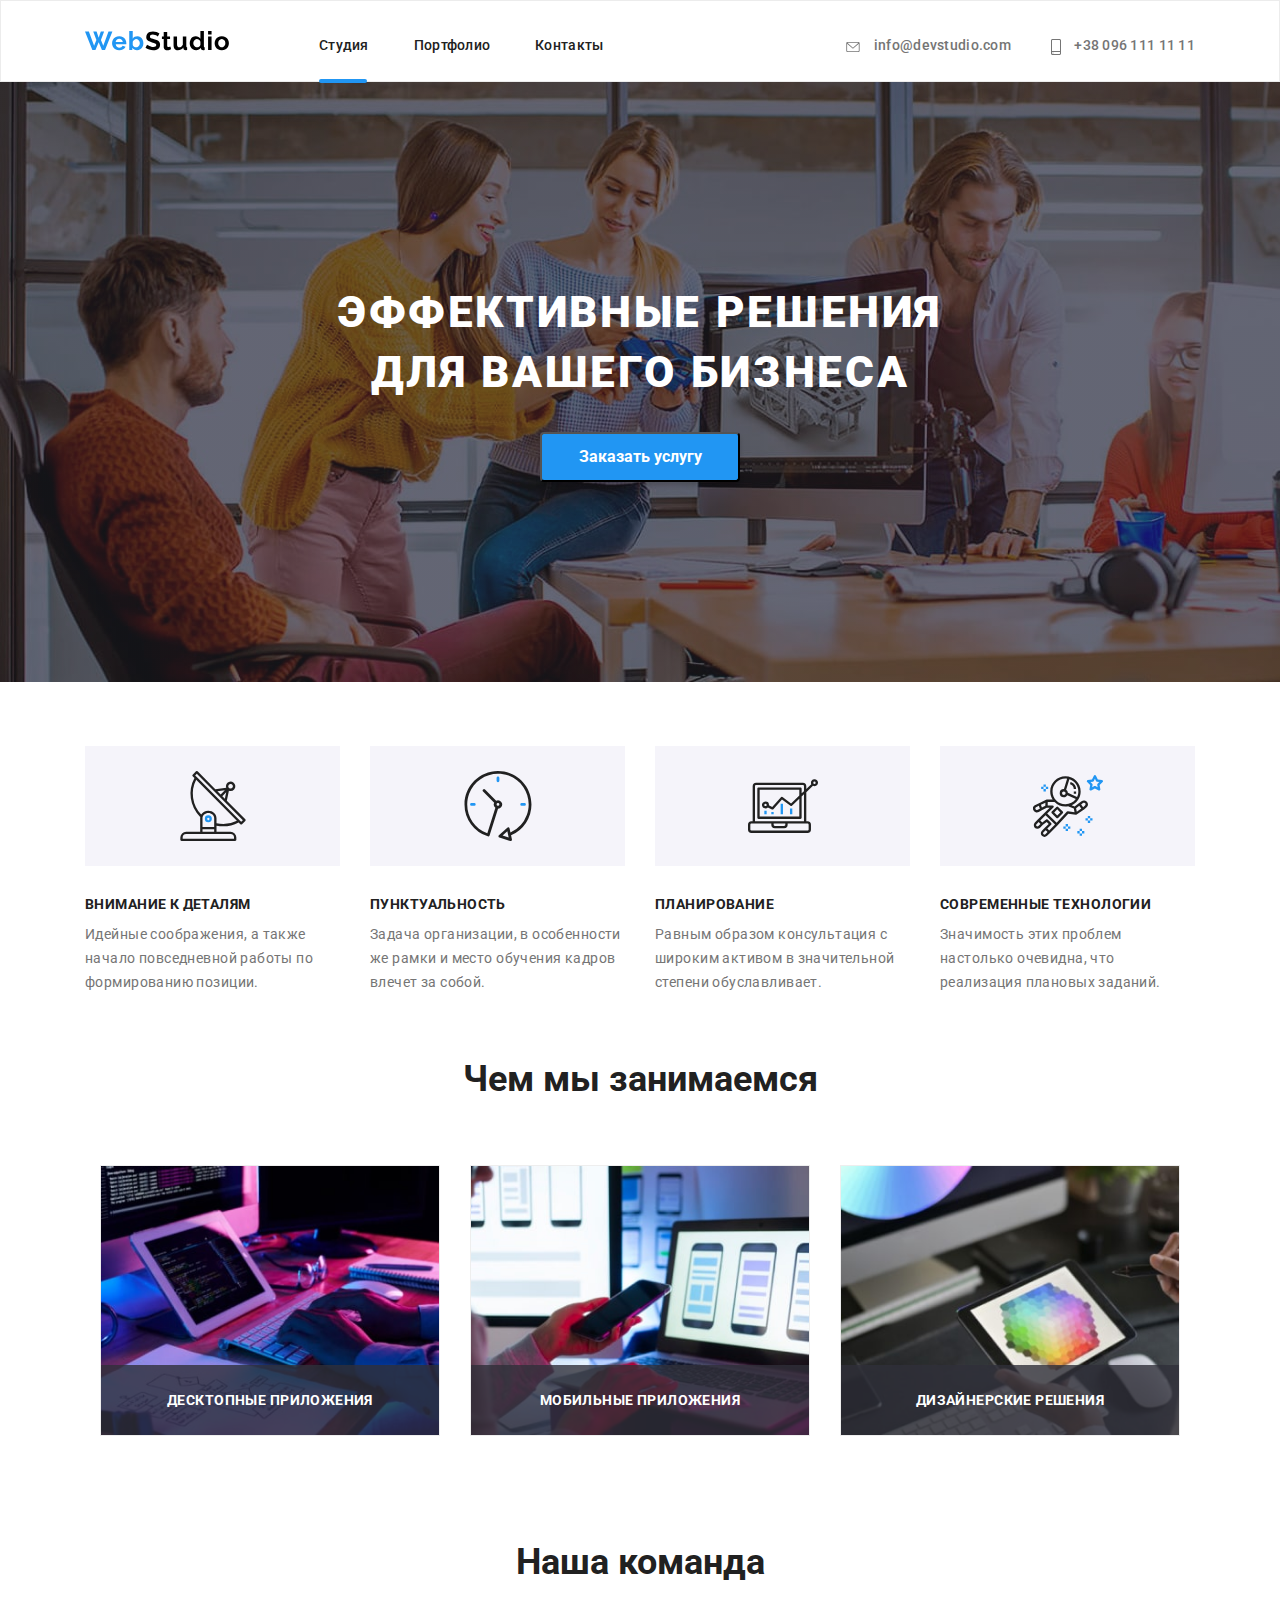
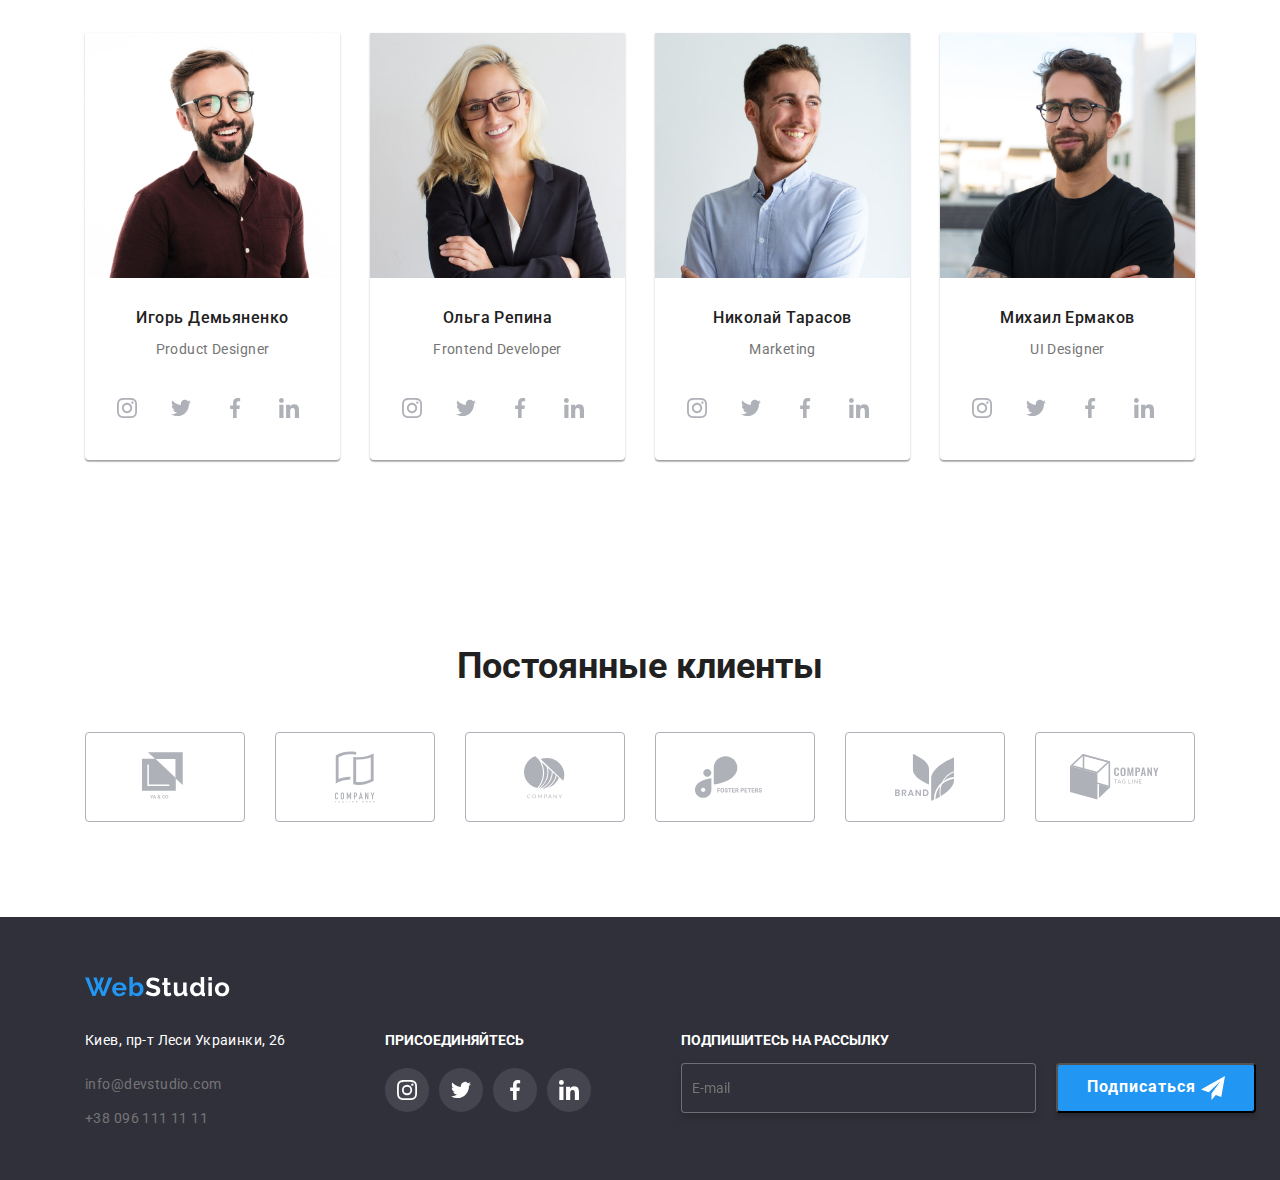
==== commit 929b7cf2: "scss" ====
--- a/index.html
+++ b/index.html
@@ -194,7 +194,7 @@
             
                 <ul class="list our-team-set">
                 <li class="team-player-item">
-                    <img src="./images/Игорь_Демьяненко.jpg" alt="Игорь_Демьяненко" width="270"> 
+                    <img src="./images/Игорь_Демьяненко.jpg" alt="Игорь_Демьяненко" > 
                      <h3 class="team-player">Игорь Демьяненко</h3>
                      <p class="profession">Product Designer</p>
                      
@@ -207,7 +207,7 @@
                 </li>
                 
                 <li class="team-player-item">
-                    <img src="./images/Ольга_Репина.jpg" alt="Ольга_Репина" width="270">
+                    <img src="./images/Ольга_Репина.jpg" alt="Ольга_Репина" >
                     <h3 class="team-player">Ольга Репина</h3>
                     <p class="profession">Frontend Developer</p>
 
@@ -220,7 +220,7 @@
                 </li>
 
                 <li class="team-player-item">
-                    <img src="./images/Николай_Тарасов.jpg" alt="Николай_Тарасов" width="270">
+                    <img src="./images/Николай_Тарасов.jpg" alt="Николай_Тарасов" >
                     <h3 class="team-player">Николай Тарасов</h3>
                     <p class="profession">Marketing</p>
 
@@ -233,7 +233,7 @@
                 </li>
 
                 <li class="team-player-item">
-                    <img src="./images/Михаил_Ермаков.jpg" alt="Михаил_Ермаков" width="270">
+                    <img src="./images/Михаил_Ермаков.jpg" alt="Михаил_Ермаков" >
                     <h3 class="team-player">Михаил Ермаков</h3>
                     <p class="profession">UI Designer</p>
 
--- a/css/main.min.css
+++ b/css/main.min.css
@@ -1,2 +1,2 @@
-.container{padding-left:15px;padding-right:15px;margin-left:auto;margin-right:auto}@media screen and (min-width: 480px){.container{width:480px}}@media screen and (min-width: 768px){.container{width:768px}}@media screen and (min-width: 1140px){.container{width:1140px}}*,*::before,*::after{-webkit-box-sizing:border-box;box-sizing:border-box}html{-webkit-box-sizing:border-box;box-sizing:border-box}.list{display:block;text-align:center;padding:0px;margin:0px;-webkit-box-align:center;-ms-flex-align:center;align-items:center}@media screen and (min-width: 480px){.list{display:-webkit-box;display:-ms-flexbox;display:flex}}ul{list-style:none}header{background-color:#fff;border:1px;border:1px solid #ECECEC;position:relative}.menu-container a{color:#212121;font-weight:500;font-size:14px;line-height:16px;letter-spacing:0.02em;text-decoration:none;-webkit-transition-property:color;transition-property:color;-webkit-transition-duration:250ms;transition-duration:250ms;-webkit-transition-timing-function:cubic-bezier(0.4, 0, 0.2, 1);transition-timing-function:cubic-bezier(0.4, 0, 0.2, 1)}.header .nav{display:-webkit-box;display:-ms-flexbox;display:flex;-webkit-box-align:center;-ms-flex-align:center;align-items:center;-webkit-box-pack:justify;-ms-flex-pack:justify;justify-content:space-between;min-height:60px}@media screen and (min-width: 768px){.header .nav{min-height:80px}}.menu-button{display:-webkit-inline-box;display:-ms-inline-flexbox;display:inline-flex;margin:0;padding:0;border:none;background-color:transparent}@media screen and (min-width: 768px){.menu-button{display:none}}.menu-button:hover,.menu-button:focus{fill:#2196F3}.menu-button .icon-cross{display:none}.menu-button.is-open .icon-cross{display:block}.menu-button.is-open .icon-menu{display:none}.menu-container{-webkit-box-align:baseline;-ms-flex-align:baseline;align-items:baseline;-webkit-box-pack:center;-ms-flex-pack:center;justify-content:center;text-align:center;background-color:#fff}@media screen and (max-width: 767px){.menu-container{display:none;position:absolute;top:100%;left:0;width:100%}.menu-container.is-open{display:block}}@media screen and (min-width: 768px){.menu-container{display:-webkit-box;display:-ms-flexbox;display:flex;-webkit-box-pack:justify;-ms-flex-pack:justify;justify-content:space-between;-webkit-box-align:baseline;-ms-flex-align:baseline;align-items:baseline;-webkit-box-flex:1;-ms-flex-positive:1;flex-grow:1}}.navigation,.contacts{width:100%}.current{color:#2196F3;position:relative}.current::after{content:"";bottom:-5px;position:absolute;background-repeat:no-repeat;display:block;height:4px;width:100%}@media screen and (min-width: 768px){.current::after{bottom:-32px;display:block}}.studio::after{background-image:url(../svg/hover-studio.svg)}.portfolio::after{background-image:url(../svg/hover-portfolio.svg)}.header-list{padding:0px;margin-top:60px;margin-bottom:60px}@media screen and (min-width: 768px){.header-list{display:-webkit-box;display:-ms-flexbox;display:flex;-webkit-box-align:baseline;-ms-flex-align:baseline;align-items:baseline;-webkit-box-pack:center;-ms-flex-pack:center;justify-content:center;padding-left:90px;margin:0px}}@media screen and (min-width: 1140px){.header-list{-webkit-box-pack:start;-ms-flex-pack:start;justify-content:flex-start}}@media screen and (min-width: 768px){.header-list a{position:relative}}.header-list .item{margin-right:0px;margin-bottom:30px}@media screen and (min-width: 768px){.header-list .item{margin-right:45px;margin-bottom:0px}}.header-list .item:last-child{margin:0px}.header-adres{padding:0px;margin-top:60px;margin-bottom:60px;color:#757575}@media screen and (min-width: 768px){.header-adres{display:-webkit-box;display:-ms-flexbox;display:flex;-webkit-box-orient:vertical;-webkit-box-direction:normal;-ms-flex-direction:column;flex-direction:column;-webkit-box-align:baseline;-ms-flex-align:baseline;align-items:baseline;-webkit-box-pack:center;-ms-flex-pack:center;justify-content:center;margin:0px;padding-left:50px}}@media screen and (min-width: 1140px){.header-adres{-webkit-box-pack:end;-ms-flex-pack:end;justify-content:flex-end;-webkit-box-orient:horizontal;-webkit-box-direction:normal;-ms-flex-direction:row;flex-direction:row;padding-left:0px}}.header-adres .email-phone{color:#757575;font-weight:500}.header-adres .item{color:#757575}@media screen and (max-width: 767px){.header-adres .item{margin-bottom:15px}}@media screen and (min-width: 1140px){.header-adres .item+.item{margin-left:40px}}.envelope{width:16px;height:10px;margin-right:10px;vertical-align:middle;fill:currentColor;-webkit-transition-property:fill;transition-property:fill;-webkit-transition-duration:250ms;transition-duration:250ms;-webkit-transition-timing-function:cubic-bezier(0.4, 0, 0.2, 1);transition-timing-function:cubic-bezier(0.4, 0, 0.2, 1)}.phone-icon{width:10px;height:16px;margin-right:10px;vertical-align:middle;fill:currentColor;-webkit-transition-property:fill;transition-property:fill;-webkit-transition-duration:250ms;transition-duration:250ms;-webkit-transition-timing-function:cubic-bezier(0.4, 0, 0.2, 1);transition-timing-function:cubic-bezier(0.4, 0, 0.2, 1)}.header a:hover,.header a:hover svg,.header a:focus,.header a:focus svg{color:#2196F3;fill:#2196F3}body{margin:0;background:#fff;font-family:Roboto;font-style:normal;color:#757575}h1{font-weight:900;font-size:26px;text-transform:uppercase;line-height:60px;color:#fff;text-align:center;margin:0%;letter-spacing:0.06em}@media screen and (min-width: 768px){h1{font-size:44px}}h2{color:#212121;text-align:center;font-weight:bold;font-size:36px;line-height:42px;margin:0%}h3{color:#212121;margin:0%;padding-bottom:10px;text-align:center}.main-banner{background-size:cover;background-repeat:no-repeat;background-image:-webkit-gradient(linear, left top, right top, from(rgba(47,48,58,0.4)), to(rgba(47,48,58,0.4))),url(../images/main_banner.jpg);background-image:linear-gradient(to right, rgba(47,48,58,0.4), rgba(47,48,58,0.4)),url(../images/main_banner.jpg);height:600px;text-align:center;padding-top:200px;padding-bottom:200px;margin:0%}@media screen and (max-width: 480px){.main-banner{display:block;height:400px;padding-top:120px;padding-bottom:120px;width:480px}}.to-order{display:inline-block;background:#2196F3;padding:0;-webkit-box-shadow:0px 4px 4px rgba(0,0,0,0.15);box-shadow:0px 4px 4px rgba(0,0,0,0.15);border-radius:4px;color:#fff;text-align:center;font-style:normal;font-weight:bold;font-size:16px;height:50px;min-width:200px;margin-top:30px}.to-order:hover,.to-order:focus{cursor:pointer}.what-we-do{display:none}@media screen and (min-width: 1140px){.what-we-do{display:block}}.what-we-do-title{padding-bottom:25px}@media screen and (min-width: 1140px){.what-we-do-title{padding-bottom:50px}}.project-item-link{text-decoration:none;margin:0px;padding:0px;display:-webkit-box;display:-ms-flexbox;display:flex}.project-thumb{position:relative}.project-thumb::before{display:inline-block;content:"";position:absolute;bottom:0;left:0;width:100%;height:70px;background:rgba(47,48,58,0.8);opacity:1}.product-actions{position:absolute;width:100%;bottom:19px;left:50%;-webkit-transform:translate(-50%, -50%);transform:translate(-50%, -50%);color:#fff;font-weight:bold;font-size:14px;line-height:16px;letter-spacing:0.03em;text-align:center;text-transform:uppercase}.backdrop{padding:15px;-webkit-transition-property:opacity;transition-property:opacity;-webkit-transition-duration:250ms;transition-duration:250ms;-webkit-transition-timing-function:cubic-bezier(0.4, 0, 0.2, 1);transition-timing-function:cubic-bezier(0.4, 0, 0.2, 1);position:fixed;top:0;left:0;z-index:5;background-color:rgba(0,0,0,0.2);width:100%;height:100%;opacity:1;overflow-y:scroll}@media (min-width: 768px){.backdrop{padding:0px}}.backdrop.is-hidden{opacity:0;pointer-events:none;display:none}.backdrop.is-hidden .modal{-webkit-transform:translate(-50%, -50%) scale(0.7);transform:translate(-50%, -50%) scale(0.7)}.modal{margin-top:70px;background-color:#fff;border-radius:5px;max-width:450px;min-height:610px;-webkit-transition:-webkit-transform 250ms cubic-bezier(0.4, 0, 0.2, 1);transition:-webkit-transform 250ms cubic-bezier(0.4, 0, 0.2, 1);transition:transform 250ms cubic-bezier(0.4, 0, 0.2, 1);transition:transform 250ms cubic-bezier(0.4, 0, 0.2, 1), -webkit-transform 250ms cubic-bezier(0.4, 0, 0.2, 1)}@media (min-width: 768px){.modal{position:absolute;margin-top:0px;-webkit-transform:translate(-50%, -50%) scale(1);transform:translate(-50%, -50%) scale(1);left:45%;top:60%;display:inline-block;min-height:590px}}@media (min-width: 768px) and (min-width: 1140px){.modal{-webkit-transform:translate(-50%, -50%) scale(1);transform:translate(-50%, -50%) scale(1);max-width:530px;left:50%;top:50%}}.close-modal{position:absolute;right:20px;top:90px;border:1px solid rgba(0,0,0,0.1);-webkit-box-sizing:border-box;box-sizing:border-box;border-radius:50%;background-color:#fff;background-repeat:no-repeat;background-position:center;width:30px;height:30px}@media (min-width: 768px){.close-modal{right:8px;top:8px}}.close-modal:hover{cursor:pointer;fill:#2196F3}.close-modal-svg{-webkit-transition-property:fill;transition-property:fill;-webkit-transition-duration:250ms;transition-duration:250ms;-webkit-transition-timing-function:cubic-bezier(0.4, 0, 0.2, 1);transition-timing-function:cubic-bezier(0.4, 0, 0.2, 1);position:absolute;top:6px;right:5px}.form-modal{outline:1px;margin-left:auto;margin-right:auto;padding-right:40px;padding-left:40px;padding-top:40px;padding-bottom:40px;font-weight:normal;font-size:12px;line-height:14px;letter-spacing:0.01em;color:#757575}.form-input:focus ~ .modal-svg{fill:#2196F3}.form-label+.form-input:focus{border-color:#2196F3;cursor:pointer}.form-modal-title{margin-bottom:12px;font-weight:bold;font-size:20px;line-height:23px;text-align:center;letter-spacing:0.03em;color:#212121}.form-field{position:relative;outline:1px;margin-bottom:10px;display:-webkit-box;display:-ms-flexbox;display:flex;-webkit-box-orient:vertical;-webkit-box-direction:normal;-ms-flex-direction:column;flex-direction:column;text-align:left}.form-field label{margin-bottom:4px;font-weight:normal;font-size:12px;line-height:14px;letter-spacing:0.01em;color:#757575}.form-field input{padding-left:40px}.form-field textarea{padding-left:16px;padding-right:16px;padding-top:12px;padding-bottom:12px;font-size:16px;height:120px}.form-field textarea::-webkit-input-placeholder{font-size:12px;color:rgba(117,117,117,0.5);font-weight:normal}.form-field textarea:-ms-input-placeholder{font-size:12px;color:rgba(117,117,117,0.5);font-weight:normal}.form-field textarea::-ms-input-placeholder{font-size:12px;color:rgba(117,117,117,0.5);font-weight:normal}.form-field textarea::placeholder{font-size:12px;color:rgba(117,117,117,0.5);font-weight:normal}.form-input{-webkit-transition-property:border-color;transition-property:border-color;-webkit-transition-duration:250ms;transition-duration:250ms;-webkit-transition-timing-function:cubic-bezier(0.4, 0, 0.2, 1);transition-timing-function:cubic-bezier(0.4, 0, 0.2, 1);outline:none;position:relative;margin:0;padding:0;border:1px solid rgba(33,33,33,0.2);border-radius:4px;height:40px}.comment-input{margin:0;padding:0;border:1px solid rgba(33,33,33,0.2);border-radius:4px}.checkbox-field{margin-top:20px;margin-bottom:30px;position:relative;outline:1px;font-size:12px}@media (min-width: 1140px){.checkbox-field{font-size:14px}}.checkbox-icon{display:inline-block;margin-right:5px;width:16px;height:15px;border:2px solid black;border-radius:2px}.checkbox-label{display:-webkit-box;display:-ms-flexbox;display:flex;-webkit-box-align:center;-ms-flex-align:center;align-items:center}.checkbox-label a{margin-left:2px;text-decoration:none;text-decoration:underline;color:#2196F3}.checkbox{-webkit-appearance:none;-moz-appearance:none;appearance:none;outline:none}.checkbox:checked+.checkbox-icon{background-color:#2196F3;border-color:#2196F3;background-image:url(../svg/icon\check\no\color.svg);background-size:contain;background-origin:border-box}.button-modal{display:inline-block;background:#2196F3;padding:0;-webkit-box-shadow:0px 4px 4px rgba(0,0,0,0.15);box-shadow:0px 4px 4px rgba(0,0,0,0.15);border-radius:4px;font-weight:bold;font-size:16px;-webkit-box-align:center;-ms-flex-align:center;align-items:center;text-align:center;letter-spacing:0.06em;color:#fff;height:50px;min-width:200px}.button-modal:hover{cursor:pointer}.modal-svg{-webkit-transition-property:fill;transition-property:fill;-webkit-transition-duration:250ms;transition-duration:250ms;-webkit-transition-timing-function:cubic-bezier(0.4, 0, 0.2, 1);transition-timing-function:cubic-bezier(0.4, 0, 0.2, 1);position:absolute;top:30px;margin-left:10px;fill:#212121;vertical-align:middle}.our-clients{padding-top:60px;padding-bottom:60px}@media screen and (min-width: 768px){.our-clients{padding-top:95px;padding-bottom:95px}}.our-clients-title{padding-bottom:20px}@media screen and (min-width: 1140px){.our-clients-title{padding-bottom:45px}}.clients{display:-webkit-box;display:-ms-flexbox;display:flex;padding:0px;margin:0px;-ms-flex-wrap:wrap;flex-wrap:wrap;margin:-15px}.clients-item{width:calc((100% - 4 * 15px) / 2);margin:15px}@media screen and (min-width: 768px){.clients-item{width:calc((100% - 6 * 15px) / 3);margin:15px}}@media screen and (min-width: 1140px){.clients-item{width:calc((100% - 12 * 15px) / 6);margin:15px}}.clients-item a{display:-webkit-box;display:-ms-flexbox;display:flex;-webkit-box-align:center;-ms-flex-align:center;align-items:center;-webkit-box-pack:center;-ms-flex-pack:center;justify-content:center;height:90px;border:1px solid;border-color:#AFB1B8;border-radius:4px;-webkit-transition-property:border-color;transition-property:border-color;-webkit-transition-duration:250ms;transition-duration:250ms;-webkit-transition-timing-function:cubic-bezier(0.4, 0, 0.2, 1);transition-timing-function:cubic-bezier(0.4, 0, 0.2, 1)}.clients-item a:hover,.clients-item a:hover svg,.clients-item a:focus,.clients-item a:focus svg{border-color:#2196F3;fill:#2196F3}.clients-icon{fill:#AFB1B8;-webkit-transition-property:fill;transition-property:fill;-webkit-transition-duration:250ms;transition-duration:250ms;-webkit-transition-timing-function:cubic-bezier(0.4, 0, 0.2, 1);transition-timing-function:cubic-bezier(0.4, 0, 0.2, 1)}.our-team{background:#fff;font-weight:normal;font-size:16px;line-height:19px;text-align:center;padding-top:60px;padding-bottom:60px}@media screen and (min-width: 1140px){.our-team{padding-top:90px;padding-bottom:90px}}.our-team-title{padding-bottom:25px}@media screen and (min-width: 1140px){.our-team-title{padding-bottom:50px}}.our-team-set{display:block}@media screen and (min-width: 768px){.our-team-set{display:-webkit-box;display:-ms-flexbox;display:flex;-ms-flex-wrap:wrap;flex-wrap:wrap;margin:-15px}}.team-player{letter-spacing:0.03em;font-weight:500;font-size:16px;line-height:19px;text-align:center;padding-top:30px}.team-player-item{background-color:#fff;border-color:#212121;border-radius:0px 0px 4px 4px;-webkit-box-shadow:0px 1px 3px rgba(0,0,0,0.12),0px 1px 1px rgba(0,0,0,0.14),0px 2px 1px rgba(0,0,0,0.2);box-shadow:0px 1px 3px rgba(0,0,0,0.12),0px 1px 1px rgba(0,0,0,0.14),0px 2px 1px rgba(0,0,0,0.2)}@media screen and (min-width: 768px){.team-player-item{width:calc((100% - 4 * 15px) / 2);margin:15px}}@media screen and (min-width: 1140px){.team-player-item{width:calc((100% - 8 * 15px) / 4);margin:15px}}@media screen and (max-width: 767px){.team-player-item:not(:last-child){margin-bottom:15px}}.team-player-photo{padding:0px}.sosial-media-list{display:-webkit-box;display:-ms-flexbox;display:flex;margin:0px;padding:0px;padding-bottom:30px;-webkit-box-pack:center;-ms-flex-pack:center;justify-content:center}.sosial-media-list a:hover,.sosial-media-list a:focus{background-color:#2196F3;fill:#fff}.sosial-media-item a{display:-webkit-box;display:-ms-flexbox;display:flex;height:44px;width:44px;-webkit-box-align:center;-ms-flex-align:center;align-items:center;border-radius:50%;margin-right:10px;fill:#AFB1B8;-webkit-transition-property:background-color;transition-property:background-color;-webkit-transition-duration:250ms;transition-duration:250ms;-webkit-transition-timing-function:cubic-bezier(0.4, 0, 0.2, 1);transition-timing-function:cubic-bezier(0.4, 0, 0.2, 1)}.media-icon{width:20px;height:20px;margin-left:auto;margin-right:auto;-webkit-transition-property:fill;transition-property:fill;-webkit-transition-duration:250ms;transition-duration:250ms;-webkit-transition-timing-function:cubic-bezier(0.4, 0, 0.2, 1);transition-timing-function:cubic-bezier(0.4, 0, 0.2, 1)}.profession{text-align:center;padding-bottom:25px}p{text-align:left;font-weight:normal;font-size:14px;line-height:24px;letter-spacing:0.03em;color:#757575;margin:0px}@media screen and (max-width: 768px){p{text-align:center}}.features{padding-top:60px;padding-bottom:60px}@media screen and (min-width: 768px){.features{padding-top:64px;padding-bottom:64px}}.features-item-title{font-weight:bold;font-size:14px;line-height:16px;letter-spacing:0.03em;text-transform:uppercase;color:#212121;padding-bottom:10px}@media screen and (min-width: 768px){.features-item-title{text-align:left}}.features-set{display:block}@media screen and (min-width: 768px){.features-set{display:-webkit-box;display:-ms-flexbox;display:flex;-ms-flex-wrap:wrap;flex-wrap:wrap;margin:-15px}}@media screen and (min-width: 768px){.features-set .features-item{width:calc((100% - 4 * 15px) / 2);margin:15px}}@media screen and (min-width: 1140px){.features-set .features-item{width:calc((100% - 8 * 15px) / 4);margin:15px}}@media screen and (max-width: 767px){.features-set .features-item:not(:last-child){margin-bottom:30px}}.features-set .features-item::before{display:block;content:"";height:120px;background-repeat:no-repeat;background-position:center;background-color:#F5F4FA;margin-bottom:30px}.features-set .antena::before{content:"";background-image:url(../svg/antenna.svg)}.features-set .clock::before{content:"";background-image:url(../svg/clock.svg)}.features-set .diagrama::before{content:"";background-image:url(../svg/diagram.svg)}.features-set .astronaut::before{content:"";background-image:url(../svg/astronaut.svg)}.section-projects{background-color:#fff;padding-top:60px;padding-bottom:60px}@media screen and (min-width: 768px){.section-projects{padding-top:64px;padding-bottom:64px}}.projects-set{display:block;font-weight:normal;font-size:16px;line-height:30px;text-align:center;color:#757575;padding-bottom:0px;padding-left:0px;padding-top:45px;margin:0px}@media screen and (min-width: 768px){.projects-set{display:-webkit-box;display:-ms-flexbox;display:flex;-ms-flex-wrap:wrap;flex-wrap:wrap;margin:-15px}}.projects-set a{text-decoration:none}.project-item{background:#fff;border:1px solid #EEEEEE;margin-bottom:0px}@media screen and (min-width: 768px){.project-item{width:calc((100% - 4 * 15px) / 2);margin:15px}}@media screen and (min-width: 1140px){.project-item{width:calc((100% - 6 * 15px) / 3);margin:15px}}@media screen and (max-width: 767px){.project-item:not(:last-child){margin-bottom:30px}}.project-item:not(:last-child):hover,.project-item:not(:last-child):focus{cursor:pointer;-webkit-box-shadow:0px 1px 3px rgba(0,0,0,0.12),0px 1px 1px rgba(0,0,0,0.14),0px 2px 1px rgba(0,0,0,0.2);box-shadow:0px 1px 3px rgba(0,0,0,0.12),0px 1px 1px rgba(0,0,0,0.14),0px 2px 1px rgba(0,0,0,0.2)}.project-item:not(:last-child):hover .project-item-photo::before,.project-item:not(:last-child):focus .project-item-photo::before{-webkit-transform:translateY(0);transform:translateY(0)}.project-item:not(:last-child):hover .overlay,.project-item:not(:last-child):focus .overlay{-webkit-transform:translateY(0);transform:translateY(0)}.project-item .project-name{font-weight:bold;font-size:18px;line-height:36px;color:#212121;text-align:left;padding:0px}.project-item .project-tipe{margin-top:10px}@media screen and (max-width: 768px){.project-item .project-tipe{text-align:left}}.project-item .description{padding:24px 20px 24px 20px}.project-item .project-item-photo{position:relative;margin:0px;padding:0px;overflow:hidden}.project-item .project-item-photo::before{display:inline-block;content:"";position:absolute;top:0;left:0;width:100%;height:100%;background-color:rgba(33,150,243,0.9);opacity:0;-webkit-transform:translateY(100%);transform:translateY(100%);-webkit-transition-duration:250ms;transition-duration:250ms;-webkit-transition-timing-function:cubic-bezier(0.4, 0, 0.2, 1);transition-timing-function:cubic-bezier(0.4, 0, 0.2, 1)}.project-item .project-item-photo:hover::before,.project-item .project-item-photo:focus::before{opacity:1;content:""}.project-item .overlay{position:absolute;top:0;left:0;width:100%;height:100%;opacity:1;-webkit-transform:translateY(100%);transform:translateY(100%);-webkit-transition-duration:250ms;transition-duration:250ms;-webkit-transition-timing-function:cubic-bezier(0.4, 0, 0.2, 1);transition-timing-function:cubic-bezier(0.4, 0, 0.2, 1)}.project-item .project-item-description{position:absolute;top:50%;left:50%;-webkit-transform:translate(-50%, -50%);transform:translate(-50%, -50%);display:-webkit-box;display:-ms-flexbox;display:flex;-webkit-box-align:center;-ms-flex-align:center;align-items:center;opacity:0;width:100%;height:100%;font-weight:normal;font-size:18px;line-height:28px;letter-spacing:0.03em;color:#fff}.project-item .project-item:hover,.project-item .project-item:focus,.project-item .project-item-description:hover{opacity:1}.filter{background-color:#fff;display:block;margin:0px}.filter .item{display:-webkit-box;display:-ms-flexbox;display:flex}.filter .filter-list{display:-webkit-box;display:-ms-flexbox;display:flex;-ms-flex-wrap:wrap;flex-wrap:wrap;-webkit-box-pack:left;-ms-flex-pack:left;justify-content:left;padding:0px}@media screen and (min-width: 768px){.filter .filter-list{-webkit-box-pack:center;-ms-flex-pack:center;justify-content:center;display:inlone}}.filter .item+.item{margin-left:5px}.button{background-color:#F5F4FA;color:#212121;font-weight:500;font-size:16px;line-height:26px;text-align:center;letter-spacing:0.03em;text-decoration:none;border:0px;border-radius:4px;padding-left:22px;padding-right:22px;padding-bottom:8px;padding-top:8px;cursor:pointer;-webkit-transition-property:background-color, color;transition-property:background-color, color;-webkit-transition-duration:250ms;transition-duration:250ms;-webkit-transition-timing-function:cubic-bezier(0.4, 0, 0.2, 1);transition-timing-function:cubic-bezier(0.4, 0, 0.2, 1)}.button:focus,.button:hover{color:#fff;background:#2196F3;font-style:normal;text-align:center}footer{background-color:#2F303A;color:#fff;border:1px}.container-footer{display:inline-block;margin-left:auto;margin-right:auto;width:100%}@media screen and (min-width: 768px){.container-footer{display:-webkit-box;display:-ms-flexbox;display:flex;-webkit-box-align:baseline;-ms-flex-align:baseline;align-items:baseline;-ms-flex-wrap:wrap;flex-wrap:wrap;width:auto}}@media screen and (min-width: 1140px){.container-footer{display:-webkit-box;display:-ms-flexbox;display:flex;-ms-flex-wrap:nowrap;flex-wrap:nowrap;-webkit-box-orient:horizontal;-webkit-box-direction:normal;-ms-flex-direction:row;flex-direction:row}}footer a{text-decoration:none;display:block;width:100%}.footer-logo{height:31px;display:block;margin-top:60px;margin-bottom:20px;text-align:center}@media screen and (min-width: 768px){.footer-logo{width:145px;display:block}}.footer-contacts{display:inline-block;margin-left:auto;margin-right:auto;width:100%;text-align:center}@media screen and (min-width: 768px){.footer-contacts{width:auto}}address{font-style:normal;padding-bottom:60px;display:block}@media screen and (min-width: 1140px){address{display:inline-block;min-width:230px}}address p:last-child{margin-top:10px}.email-phone{color:#757575;font-size:14px;font-style:normal;font-weight:normal;line-height:24px;letter-spacing:0.03em;margin-top:10px}.city-adress{color:#fff;padding-bottom:10px}.subscribe{display:inline-block;margin-left:auto;margin-right:auto;width:100%;text-transform:uppercase;font-size:14px;font-weight:bold;line-height:16px;text-align:center;padding-bottom:35px;padding-top:40px}@media screen and (min-width: 1140px){.subscribe{text-align:left;-ms-flex-wrap:wrap;flex-wrap:wrap;width:100%;margin-left:90px;padding-top:72px;padding-bottom:0px}}.subscribe .subscribe-title{padding-bottom:15px}.footer-subscribe{display:block;margin-top:20px;-webkit-box-pack:center;-ms-flex-pack:center;justify-content:center}@media screen and (min-width: 1140px){.footer-subscribe{display:-webkit-box;display:-ms-flexbox;display:flex;text-align:right;-webkit-box-pack:justify;-ms-flex-pack:justify;justify-content:space-between;margin:0px;-webkit-box-align:start;-ms-flex-align:start;align-items:flex-start}}.subscribe-button{display:inline-block;background:#2196F3;-webkit-box-pack:center;-ms-flex-pack:center;justify-content:center;margin:20px;-webkit-box-shadow:0px 4px 4px rgba(0,0,0,0.15);box-shadow:0px 4px 4px rgba(0,0,0,0.15);border-radius:4px;font-weight:bold;font-size:16px;-webkit-box-align:center;-ms-flex-align:center;align-items:center;text-align:center;letter-spacing:0.06em;color:#fff;height:50px;min-width:200px}@media screen and (min-width: 1140px){.subscribe-button{margin:0px;margin-left:20px;padding:0px}}.subscribe-button:hover,.subscribe-button:focus{cursor:pointer}.subscribe-button-svg{fill:#fff;vertical-align:middle}.footer-subscribe input{padding:10px;border:1px solid rgba(255,255,255,0.3);background-color:#2F303A;-webkit-filter:drop-shadow(0px 4px 4px rgba(0,0,0,0.15));filter:drop-shadow(0px 4px 4px rgba(0,0,0,0.15));border-radius:4px;width:100%;height:50px;color:#fff}@media screen and (min-width: 768px){.footer-subscribe input{width:355px}}.join{display:inline-block;margin-left:auto;margin-right:auto;width:100%;text-align:center;text-transform:uppercase;font-size:14px;font-weight:bold;line-height:16px}@media screen and (min-width: 768px){.join{width:auto}}@media screen and (min-width: 1140px){.join{display:inline-block;-ms-flex-wrap:wrap;flex-wrap:wrap;min-width:206px;margin-left:70px;padding-top:72px;text-align:left;width:auto}}.join .join-us{display:block}@media screen and (min-width: 768px){.join .join-us{display:-webkit-box;display:-ms-flexbox;display:flex}}.join-us-item{display:inline-block}.media{display:inline-block;-webkit-box-align:center;-ms-flex-align:center;align-items:center;height:44px;width:44px;margin-right:10px;margin-top:20px;background-color:rgba(255,255,255,0.1);background-repeat:no-repeat;background-position:center;background-size:20px;border-radius:50%}.media:hover,.media:focus{background-color:#2196F3;-webkit-transition-duration:250ms;transition-duration:250ms;-webkit-transition-timing-function:cubic-bezier(0.4, 0, 0.2, 1);transition-timing-function:cubic-bezier(0.4, 0, 0.2, 1)}.instagram{background-image:url(../svg/instagram.svg)}.twiter{background-image:url(../svg/twitter.svg)}.facebook{background-image:url(../svg/facebook.svg)}.linkedin{background-image:url(../svg/linkedin.svg)}
+.container{padding-left:15px;padding-right:15px;margin-left:auto;margin-right:auto}@media screen and (min-width: 480px){.container{width:480px}}@media screen and (min-width: 768px){.container{width:768px}}@media screen and (min-width: 1140px){.container{width:1140px}}*,*::before,*::after{-webkit-box-sizing:border-box;box-sizing:border-box}html{-webkit-box-sizing:border-box;box-sizing:border-box}img{display:block;height:auto;max-width:100%;margin:0}.list{display:block;text-align:center;padding:0px;margin:0px;-webkit-box-align:center;-ms-flex-align:center;align-items:center}@media screen and (min-width: 480px){.list{display:-webkit-box;display:-ms-flexbox;display:flex}}ul{list-style:none}header{background-color:#fff;border:1px;border:1px solid #ECECEC;position:relative}.menu-container a{color:#212121;font-weight:500;font-size:14px;line-height:16px;letter-spacing:0.02em;text-decoration:none;-webkit-transition-property:color;transition-property:color;-webkit-transition-duration:250ms;transition-duration:250ms;-webkit-transition-timing-function:cubic-bezier(0.4, 0, 0.2, 1);transition-timing-function:cubic-bezier(0.4, 0, 0.2, 1)}.header .nav{display:-webkit-box;display:-ms-flexbox;display:flex;-webkit-box-align:center;-ms-flex-align:center;align-items:center;-webkit-box-pack:justify;-ms-flex-pack:justify;justify-content:space-between;min-height:60px}@media screen and (min-width: 768px){.header .nav{min-height:80px}}.menu-button{display:-webkit-inline-box;display:-ms-inline-flexbox;display:inline-flex;margin:0;padding:0;border:none;background-color:transparent}@media screen and (min-width: 768px){.menu-button{display:none}}.menu-button:hover,.menu-button:focus{fill:#2196F3}.menu-button .icon-cross{display:none}.menu-button.is-open .icon-cross{display:block}.menu-button.is-open .icon-menu{display:none}.menu-container{-webkit-box-align:baseline;-ms-flex-align:baseline;align-items:baseline;-webkit-box-pack:center;-ms-flex-pack:center;justify-content:center;text-align:center;background-color:#fff}@media screen and (max-width: 767px){.menu-container{display:none;position:absolute;top:100%;left:0;width:100%}.menu-container.is-open{display:block}}@media screen and (min-width: 768px){.menu-container{display:-webkit-box;display:-ms-flexbox;display:flex;-webkit-box-pack:justify;-ms-flex-pack:justify;justify-content:space-between;-webkit-box-align:baseline;-ms-flex-align:baseline;align-items:baseline;-webkit-box-flex:1;-ms-flex-positive:1;flex-grow:1}}.navigation,.contacts{width:100%}.current{color:#2196F3;position:relative}.current::after{content:"";bottom:-5px;left:0px;position:absolute;background-repeat:no-repeat;display:inline-block;height:4px;width:100%}@media screen and (min-width: 768px){.current::after{bottom:-32px;display:block}}@media screen and (min-width: 1140px){.current::after{bottom:-30px}}.studio::after{background-image:url(../svg/hover-studio.svg)}.portfolio::after{background-image:url(../svg/hover-portfolio.svg)}.header-list{padding:0px;margin-top:60px;margin-bottom:60px}@media screen and (min-width: 768px){.header-list{display:-webkit-box;display:-ms-flexbox;display:flex;-webkit-box-align:baseline;-ms-flex-align:baseline;align-items:baseline;-webkit-box-pack:center;-ms-flex-pack:center;justify-content:center;padding-left:90px;margin:0px}}@media screen and (min-width: 1140px){.header-list{-webkit-box-pack:start;-ms-flex-pack:start;justify-content:flex-start}}@media screen and (min-width: 768px){.header-list a{position:relative}}.header-list .item{margin-right:0px;margin-bottom:30px}@media screen and (min-width: 768px){.header-list .item{margin-right:45px;margin-bottom:0px}}.header-list .item:last-child{margin:0px}.header-adres{padding:0px;margin-top:60px;margin-bottom:60px;color:#757575}@media screen and (min-width: 768px){.header-adres{display:-webkit-box;display:-ms-flexbox;display:flex;-webkit-box-orient:vertical;-webkit-box-direction:normal;-ms-flex-direction:column;flex-direction:column;-webkit-box-align:baseline;-ms-flex-align:baseline;align-items:baseline;-webkit-box-pack:center;-ms-flex-pack:center;justify-content:center;margin:0px;padding-left:50px}}@media screen and (min-width: 1140px){.header-adres{-webkit-box-pack:end;-ms-flex-pack:end;justify-content:flex-end;-webkit-box-orient:horizontal;-webkit-box-direction:normal;-ms-flex-direction:row;flex-direction:row;padding-left:0px}}.header-adres .email-phone{color:#757575;font-weight:500}.header-adres .item{color:#757575}@media screen and (max-width: 767px){.header-adres .item{margin-bottom:15px}}@media screen and (min-width: 1140px){.header-adres .item+.item{margin-left:40px}}.envelope{width:16px;height:10px;margin-right:10px;vertical-align:middle;fill:currentColor;-webkit-transition-property:fill;transition-property:fill;-webkit-transition-duration:250ms;transition-duration:250ms;-webkit-transition-timing-function:cubic-bezier(0.4, 0, 0.2, 1);transition-timing-function:cubic-bezier(0.4, 0, 0.2, 1)}.phone-icon{width:10px;height:16px;margin-right:10px;vertical-align:middle;fill:currentColor;-webkit-transition-property:fill;transition-property:fill;-webkit-transition-duration:250ms;transition-duration:250ms;-webkit-transition-timing-function:cubic-bezier(0.4, 0, 0.2, 1);transition-timing-function:cubic-bezier(0.4, 0, 0.2, 1)}.header a:hover,.header a:hover svg,.header a:focus,.header a:focus svg{color:#2196F3;fill:#2196F3}body{margin:0;background:#fff;font-family:Roboto;font-style:normal;color:#757575}h1{font-weight:900;font-size:26px;text-transform:uppercase;line-height:60px;color:#fff;text-align:center;margin:0%;letter-spacing:0.06em}@media screen and (min-width: 768px){h1{font-size:44px}}h2{color:#212121;text-align:center;font-weight:bold;font-size:36px;line-height:42px;margin:0%}h3{color:#212121;margin:0%;padding-bottom:10px;text-align:center}.main-banner{background-size:cover;background-repeat:no-repeat;background-image:-webkit-gradient(linear, left top, right top, from(rgba(47,48,58,0.4)), to(rgba(47,48,58,0.4))),url(../images/main_banner.jpg);background-image:linear-gradient(to right, rgba(47,48,58,0.4), rgba(47,48,58,0.4)),url(../images/main_banner.jpg);height:600px;text-align:center;padding-top:200px;padding-bottom:200px;margin:0%}@media screen and (max-width: 480px){.main-banner{display:block;height:400px;padding-top:120px;padding-bottom:120px;width:480px}}.to-order{display:inline-block;background:#2196F3;padding:0;-webkit-box-shadow:0px 4px 4px rgba(0,0,0,0.15);box-shadow:0px 4px 4px rgba(0,0,0,0.15);border-radius:4px;color:#fff;text-align:center;font-style:normal;font-weight:bold;font-size:16px;height:50px;min-width:200px;margin-top:30px}.to-order:hover,.to-order:focus{cursor:pointer}.what-we-do{display:none}@media screen and (min-width: 1140px){.what-we-do{display:block}}.what-we-do-title{padding-bottom:25px}@media screen and (min-width: 1140px){.what-we-do-title{padding-bottom:50px}}.project-item-link{text-decoration:none;margin:0px;padding:0px;display:-webkit-box;display:-ms-flexbox;display:flex}.project-thumb{position:relative}.project-thumb::before{display:inline-block;content:"";position:absolute;bottom:0;left:0;width:100%;height:70px;background:rgba(47,48,58,0.8);opacity:1}.product-actions{position:absolute;width:100%;bottom:19px;left:50%;-webkit-transform:translate(-50%, -50%);transform:translate(-50%, -50%);color:#fff;font-weight:bold;font-size:14px;line-height:16px;letter-spacing:0.03em;text-align:center;text-transform:uppercase}.backdrop{padding:15px;-webkit-transition-property:opacity;transition-property:opacity;-webkit-transition-duration:250ms;transition-duration:250ms;-webkit-transition-timing-function:cubic-bezier(0.4, 0, 0.2, 1);transition-timing-function:cubic-bezier(0.4, 0, 0.2, 1);position:fixed;top:0;left:0;z-index:5;background-color:rgba(0,0,0,0.2);width:100%;height:100%;opacity:1;overflow-y:scroll}@media (min-width: 768px){.backdrop{padding:0px}}.backdrop.is-hidden{opacity:0;pointer-events:none;display:none}.backdrop.is-hidden .modal{-webkit-transform:translate(-50%, -50%) scale(0.7);transform:translate(-50%, -50%) scale(0.7)}.modal{margin-top:70px;background-color:#fff;border-radius:5px;max-width:450px;min-height:610px;-webkit-transition:-webkit-transform 250ms cubic-bezier(0.4, 0, 0.2, 1);transition:-webkit-transform 250ms cubic-bezier(0.4, 0, 0.2, 1);transition:transform 250ms cubic-bezier(0.4, 0, 0.2, 1);transition:transform 250ms cubic-bezier(0.4, 0, 0.2, 1), -webkit-transform 250ms cubic-bezier(0.4, 0, 0.2, 1)}@media (min-width: 768px){.modal{position:absolute;margin-top:0px;-webkit-transform:translate(-50%, -50%) scale(1);transform:translate(-50%, -50%) scale(1);left:50%;top:60%;display:inline-block;min-height:590px}}@media (min-width: 768px) and (min-width: 1140px){.modal{-webkit-transform:translate(-50%, -50%) scale(1);transform:translate(-50%, -50%) scale(1);max-width:530px;left:50%;top:50%}}.close-modal{position:absolute;right:20px;top:90px;border:1px solid rgba(0,0,0,0.1);-webkit-box-sizing:border-box;box-sizing:border-box;border-radius:50%;background-color:#fff;background-repeat:no-repeat;background-position:center;width:30px;height:30px}@media (min-width: 768px){.close-modal{right:8px;top:8px}}.close-modal:hover{cursor:pointer;fill:#2196F3}.close-modal-svg{-webkit-transition-property:fill;transition-property:fill;-webkit-transition-duration:250ms;transition-duration:250ms;-webkit-transition-timing-function:cubic-bezier(0.4, 0, 0.2, 1);transition-timing-function:cubic-bezier(0.4, 0, 0.2, 1);position:absolute;top:6px;right:5px}.form-modal{outline:1px;margin-left:auto;margin-right:auto;padding-right:40px;padding-left:40px;padding-top:40px;padding-bottom:40px;font-weight:normal;font-size:12px;line-height:14px;letter-spacing:0.01em;color:#757575}.form-input:focus ~ .modal-svg{fill:#2196F3}.form-label+.form-input:focus{border-color:#2196F3;cursor:pointer}.form-modal-title{margin-bottom:12px;font-weight:bold;font-size:20px;line-height:23px;text-align:center;letter-spacing:0.03em;color:#212121}.form-field{position:relative;outline:1px;margin-bottom:10px;display:-webkit-box;display:-ms-flexbox;display:flex;-webkit-box-orient:vertical;-webkit-box-direction:normal;-ms-flex-direction:column;flex-direction:column;text-align:left}.form-field label{margin-bottom:4px;font-weight:normal;font-size:12px;line-height:14px;letter-spacing:0.01em;color:#757575}.form-field input{padding-left:40px}.form-field textarea{padding-left:16px;padding-right:16px;padding-top:12px;padding-bottom:12px;font-size:16px;height:120px}.form-field textarea::-webkit-input-placeholder{font-size:12px;color:rgba(117,117,117,0.5);font-weight:normal}.form-field textarea:-ms-input-placeholder{font-size:12px;color:rgba(117,117,117,0.5);font-weight:normal}.form-field textarea::-ms-input-placeholder{font-size:12px;color:rgba(117,117,117,0.5);font-weight:normal}.form-field textarea::placeholder{font-size:12px;color:rgba(117,117,117,0.5);font-weight:normal}.form-input{-webkit-transition-property:border-color;transition-property:border-color;-webkit-transition-duration:250ms;transition-duration:250ms;-webkit-transition-timing-function:cubic-bezier(0.4, 0, 0.2, 1);transition-timing-function:cubic-bezier(0.4, 0, 0.2, 1);outline:none;position:relative;margin:0;padding:0;border:1px solid rgba(33,33,33,0.2);border-radius:4px;height:40px}.comment-input{margin:0;padding:0;border:1px solid rgba(33,33,33,0.2);border-radius:4px}.checkbox-field{margin-top:20px;margin-bottom:30px;position:relative;outline:1px;font-size:12px}@media (min-width: 1140px){.checkbox-field{font-size:14px}}.checkbox-icon{display:inline-block;margin-right:5px;width:16px;height:15px;border:2px solid black;border-radius:2px}.checkbox-label{display:-webkit-box;display:-ms-flexbox;display:flex;-webkit-box-align:center;-ms-flex-align:center;align-items:center}.checkbox-label a{margin-left:2px;text-decoration:none;text-decoration:underline;color:#2196F3}.checkbox{-webkit-appearance:none;-moz-appearance:none;appearance:none;outline:none}.checkbox:checked+.checkbox-icon{background-color:#2196F3;border-color:#2196F3;background-image:url(../svg/icon\check\no\color.svg);background-size:contain;background-origin:border-box}.button-modal{display:inline-block;background:#2196F3;padding:0;-webkit-box-shadow:0px 4px 4px rgba(0,0,0,0.15);box-shadow:0px 4px 4px rgba(0,0,0,0.15);border-radius:4px;font-weight:bold;font-size:16px;-webkit-box-align:center;-ms-flex-align:center;align-items:center;text-align:center;letter-spacing:0.06em;color:#fff;height:50px;min-width:200px}.button-modal:hover{cursor:pointer}.modal-svg{-webkit-transition-property:fill;transition-property:fill;-webkit-transition-duration:250ms;transition-duration:250ms;-webkit-transition-timing-function:cubic-bezier(0.4, 0, 0.2, 1);transition-timing-function:cubic-bezier(0.4, 0, 0.2, 1);position:absolute;top:30px;margin-left:10px;fill:#212121;vertical-align:middle}.our-clients{padding-top:60px;padding-bottom:60px}@media screen and (min-width: 768px){.our-clients{padding-top:95px;padding-bottom:95px}}.our-clients-title{padding-bottom:20px}@media screen and (min-width: 1140px){.our-clients-title{padding-bottom:45px}}.clients{display:-webkit-box;display:-ms-flexbox;display:flex;padding:0px;margin:0px;-ms-flex-wrap:wrap;flex-wrap:wrap;margin:-15px}.clients-item{width:calc((100% - 4 * 15px) / 2);margin:15px}@media screen and (min-width: 768px){.clients-item{width:calc((100% - 6 * 15px) / 3);margin:15px}}@media screen and (min-width: 1140px){.clients-item{width:calc((100% - 12 * 15px) / 6);margin:15px}}.clients-item a{display:-webkit-box;display:-ms-flexbox;display:flex;-webkit-box-align:center;-ms-flex-align:center;align-items:center;-webkit-box-pack:center;-ms-flex-pack:center;justify-content:center;height:90px;border:1px solid;border-color:#AFB1B8;border-radius:4px;-webkit-transition-property:border-color;transition-property:border-color;-webkit-transition-duration:250ms;transition-duration:250ms;-webkit-transition-timing-function:cubic-bezier(0.4, 0, 0.2, 1);transition-timing-function:cubic-bezier(0.4, 0, 0.2, 1)}.clients-item a:hover,.clients-item a:hover svg,.clients-item a:focus,.clients-item a:focus svg{border-color:#2196F3;fill:#2196F3}.clients-icon{fill:#AFB1B8;-webkit-transition-property:fill;transition-property:fill;-webkit-transition-duration:250ms;transition-duration:250ms;-webkit-transition-timing-function:cubic-bezier(0.4, 0, 0.2, 1);transition-timing-function:cubic-bezier(0.4, 0, 0.2, 1)}.our-team{background:#fff;font-weight:normal;font-size:16px;line-height:19px;text-align:center;padding-top:60px;padding-bottom:60px}@media screen and (min-width: 1140px){.our-team{padding-top:90px;padding-bottom:90px}}.our-team-title{padding-bottom:25px}@media screen and (min-width: 1140px){.our-team-title{padding-bottom:50px}}.our-team-set{display:block}@media screen and (min-width: 768px){.our-team-set{display:-webkit-box;display:-ms-flexbox;display:flex;-ms-flex-wrap:wrap;flex-wrap:wrap;margin:-15px}}.team-player{letter-spacing:0.03em;font-weight:500;font-size:16px;line-height:19px;text-align:center;padding-top:30px}.team-player-item{background-color:#fff;border-color:#212121;border-radius:0px 0px 4px 4px;-webkit-box-shadow:0px 1px 3px rgba(0,0,0,0.12),0px 1px 1px rgba(0,0,0,0.14),0px 2px 1px rgba(0,0,0,0.2);box-shadow:0px 1px 3px rgba(0,0,0,0.12),0px 1px 1px rgba(0,0,0,0.14),0px 2px 1px rgba(0,0,0,0.2)}@media screen and (min-width: 768px){.team-player-item{width:calc((100% - 4 * 15px) / 2);margin:15px}}@media screen and (min-width: 1140px){.team-player-item{width:calc((100% - 8 * 15px) / 4);margin:15px}}@media screen and (max-width: 767px){.team-player-item:not(:last-child){margin-bottom:15px}}.team-player-photo{padding:0px}.sosial-media-list{display:-webkit-box;display:-ms-flexbox;display:flex;margin:0px;padding:0px;padding-bottom:30px;-webkit-box-pack:center;-ms-flex-pack:center;justify-content:center}.sosial-media-list a:hover,.sosial-media-list a:focus{background-color:#2196F3;fill:#fff}.sosial-media-item a{display:-webkit-box;display:-ms-flexbox;display:flex;height:44px;width:44px;-webkit-box-align:center;-ms-flex-align:center;align-items:center;border-radius:50%;margin-right:10px;fill:#AFB1B8;-webkit-transition-property:background-color;transition-property:background-color;-webkit-transition-duration:250ms;transition-duration:250ms;-webkit-transition-timing-function:cubic-bezier(0.4, 0, 0.2, 1);transition-timing-function:cubic-bezier(0.4, 0, 0.2, 1)}.media-icon{width:20px;height:20px;margin-left:auto;margin-right:auto;-webkit-transition-property:fill;transition-property:fill;-webkit-transition-duration:250ms;transition-duration:250ms;-webkit-transition-timing-function:cubic-bezier(0.4, 0, 0.2, 1);transition-timing-function:cubic-bezier(0.4, 0, 0.2, 1)}.profession{text-align:center;padding-bottom:25px}p{text-align:left;font-weight:normal;font-size:14px;line-height:24px;letter-spacing:0.03em;color:#757575;margin:0px}@media screen and (max-width: 768px){p{text-align:center}}.features{padding-top:60px;padding-bottom:60px}@media screen and (min-width: 768px){.features{padding-top:64px;padding-bottom:64px}}.features-item-title{font-weight:bold;font-size:14px;line-height:16px;letter-spacing:0.03em;text-transform:uppercase;color:#212121;padding-bottom:10px}@media screen and (min-width: 768px){.features-item-title{text-align:left}}.features-set{display:block}@media screen and (min-width: 768px){.features-set{display:-webkit-box;display:-ms-flexbox;display:flex;-ms-flex-wrap:wrap;flex-wrap:wrap;margin:-15px}}@media screen and (min-width: 768px){.features-set .features-item{width:calc((100% - 4 * 15px) / 2);margin:15px}}@media screen and (min-width: 1140px){.features-set .features-item{width:calc((100% - 8 * 15px) / 4);margin:15px}}@media screen and (max-width: 767px){.features-set .features-item:not(:last-child){margin-bottom:30px}}.features-set .features-item::before{display:block;content:"";height:120px;background-repeat:no-repeat;background-position:center;background-color:#F5F4FA;margin-bottom:30px}.features-set .antena::before{content:"";background-image:url(../svg/antenna.svg)}.features-set .clock::before{content:"";background-image:url(../svg/clock.svg)}.features-set .diagrama::before{content:"";background-image:url(../svg/diagram.svg)}.features-set .astronaut::before{content:"";background-image:url(../svg/astronaut.svg)}.section-projects{background-color:#fff;padding-top:60px;padding-bottom:60px}@media screen and (min-width: 768px){.section-projects{padding-top:64px;padding-bottom:64px}}.projects-set{display:block;font-weight:normal;font-size:16px;line-height:30px;text-align:center;color:#757575;padding-bottom:0px;padding-left:0px;padding-top:45px;margin:0px}@media screen and (min-width: 768px){.projects-set{display:-webkit-box;display:-ms-flexbox;display:flex;-ms-flex-wrap:wrap;flex-wrap:wrap;margin:-15px}}.projects-set a{text-decoration:none}.project-item{background:#fff;border:1px solid #EEEEEE;margin-bottom:0px}@media screen and (min-width: 768px){.project-item{width:calc((100% - 4 * 15px) / 2);margin:15px}}@media screen and (min-width: 1140px){.project-item{width:calc((100% - 6 * 15px) / 3);margin:15px}}@media screen and (max-width: 767px){.project-item:not(:last-child){margin-bottom:30px}}.project-item:not(:last-child):hover,.project-item:not(:last-child):focus{cursor:pointer;-webkit-box-shadow:0px 1px 3px rgba(0,0,0,0.12),0px 1px 1px rgba(0,0,0,0.14),0px 2px 1px rgba(0,0,0,0.2);box-shadow:0px 1px 3px rgba(0,0,0,0.12),0px 1px 1px rgba(0,0,0,0.14),0px 2px 1px rgba(0,0,0,0.2)}.project-item:not(:last-child):hover .project-item-photo::before,.project-item:not(:last-child):focus .project-item-photo::before{-webkit-transform:translateY(0);transform:translateY(0)}.project-item:not(:last-child):hover .overlay,.project-item:not(:last-child):focus .overlay{-webkit-transform:translateY(0);transform:translateY(0)}.project-item .project-name{font-weight:bold;font-size:18px;line-height:36px;color:#212121;text-align:left;padding:0px}.project-item .project-tipe{margin-top:10px}@media screen and (max-width: 768px){.project-item .project-tipe{text-align:left}}.project-item .description{padding:24px 20px 24px 20px}.project-item .project-item-photo{position:relative;margin:0px;padding:0px;overflow:hidden}.project-item .project-item-photo::before{display:inline-block;content:"";position:absolute;top:0;left:0;width:100%;height:100%;background-color:rgba(33,150,243,0.9);opacity:0;-webkit-transform:translateY(100%);transform:translateY(100%);-webkit-transition-duration:250ms;transition-duration:250ms;-webkit-transition-timing-function:cubic-bezier(0.4, 0, 0.2, 1);transition-timing-function:cubic-bezier(0.4, 0, 0.2, 1)}.project-item .project-item-photo:hover::before,.project-item .project-item-photo:focus::before{opacity:1;content:""}.project-item .overlay{position:absolute;top:0;left:0;width:100%;height:100%;opacity:1;-webkit-transform:translateY(100%);transform:translateY(100%);-webkit-transition-duration:250ms;transition-duration:250ms;-webkit-transition-timing-function:cubic-bezier(0.4, 0, 0.2, 1);transition-timing-function:cubic-bezier(0.4, 0, 0.2, 1)}.project-item .project-item-description{position:absolute;top:50%;left:50%;-webkit-transform:translate(-50%, -50%);transform:translate(-50%, -50%);display:-webkit-box;display:-ms-flexbox;display:flex;-webkit-box-align:center;-ms-flex-align:center;align-items:center;opacity:0;width:100%;height:100%;font-weight:normal;font-size:18px;line-height:28px;letter-spacing:0.03em;color:#fff}.project-item .project-item:hover,.project-item .project-item:focus,.project-item .project-item-description:hover{opacity:1}.filter{background-color:#fff;display:block;margin:0px}.filter .item{display:-webkit-box;display:-ms-flexbox;display:flex}.filter .filter-list{display:-webkit-box;display:-ms-flexbox;display:flex;-ms-flex-wrap:wrap;flex-wrap:wrap;-webkit-box-pack:left;-ms-flex-pack:left;justify-content:left;padding:0px}@media screen and (min-width: 768px){.filter .filter-list{-webkit-box-pack:center;-ms-flex-pack:center;justify-content:center;display:inlone}}.filter .item+.item{margin-left:5px}.button{background-color:#F5F4FA;color:#212121;font-weight:500;font-size:16px;line-height:26px;text-align:center;letter-spacing:0.03em;text-decoration:none;border:0px;border-radius:4px;padding-left:22px;padding-right:22px;padding-bottom:8px;padding-top:8px;cursor:pointer;-webkit-transition-property:background-color, color;transition-property:background-color, color;-webkit-transition-duration:250ms;transition-duration:250ms;-webkit-transition-timing-function:cubic-bezier(0.4, 0, 0.2, 1);transition-timing-function:cubic-bezier(0.4, 0, 0.2, 1)}.button:focus,.button:hover{color:#fff;background:#2196F3;font-style:normal;text-align:center}footer{background-color:#2F303A;color:#fff;border:1px}.container-footer{display:inline-block;margin-left:auto;margin-right:auto;width:100%}@media screen and (min-width: 768px){.container-footer{display:-webkit-box;display:-ms-flexbox;display:flex;-webkit-box-align:baseline;-ms-flex-align:baseline;align-items:baseline;-ms-flex-wrap:wrap;flex-wrap:wrap;width:auto}}@media screen and (min-width: 1140px){.container-footer{display:-webkit-box;display:-ms-flexbox;display:flex;-ms-flex-wrap:nowrap;flex-wrap:nowrap;-webkit-box-orient:horizontal;-webkit-box-direction:normal;-ms-flex-direction:row;flex-direction:row}}footer a{text-decoration:none;display:block;width:100%}.footer-contacts{display:inline-block;margin-left:auto;margin-right:auto;width:100%;text-align:center}@media screen and (min-width: 768px){.footer-contacts{width:auto}}.footer-logo{height:31px;display:inline-block;margin-top:60px;margin-bottom:20px;text-align:center}@media screen and (min-width: 1140px){.footer-logo{width:145px;display:block}}address{font-style:normal;padding-bottom:50px;display:inline-block;text-align:center}@media screen and (min-width: 1140px){address{display:block;min-width:230px}}address p:last-child{margin-top:10px}.email-phone{color:#757575;font-size:14px;font-style:normal;font-weight:normal;line-height:24px;letter-spacing:0.03em;margin-top:10px;text-align:center}@media screen and (min-width: 1140px){.email-phone{text-align:left;display:block}}.city-adress{color:#fff;padding-bottom:10px;text-align:center}@media screen and (min-width: 1140px){.city-adress{text-align:left;display:block}}.subscribe{display:inline-block;margin-left:auto;margin-right:auto;width:100%;text-transform:uppercase;font-size:14px;font-weight:bold;line-height:16px;text-align:center;padding-bottom:35px;padding-top:40px}@media screen and (min-width: 1140px){.subscribe{text-align:left;-ms-flex-wrap:wrap;flex-wrap:wrap;width:100%;margin-left:90px;padding-top:72px;padding-bottom:0px}}.subscribe .subscribe-title{padding-bottom:15px}.footer-subscribe{display:block;margin-top:20px;-webkit-box-pack:center;-ms-flex-pack:center;justify-content:center}@media screen and (min-width: 1140px){.footer-subscribe{display:-webkit-box;display:-ms-flexbox;display:flex;text-align:right;-webkit-box-pack:justify;-ms-flex-pack:justify;justify-content:space-between;margin:0px;-webkit-box-align:start;-ms-flex-align:start;align-items:flex-start}}.subscribe-button{display:inline-block;background:#2196F3;-webkit-box-pack:center;-ms-flex-pack:center;justify-content:center;margin:20px;-webkit-box-shadow:0px 4px 4px rgba(0,0,0,0.15);box-shadow:0px 4px 4px rgba(0,0,0,0.15);border-radius:4px;font-weight:bold;font-size:16px;-webkit-box-align:center;-ms-flex-align:center;align-items:center;text-align:center;letter-spacing:0.06em;color:#fff;height:50px;min-width:200px}@media screen and (min-width: 1140px){.subscribe-button{margin:0px;margin-left:20px;padding:0px}}.subscribe-button:hover,.subscribe-button:focus{cursor:pointer}.subscribe-button-svg{fill:#fff;vertical-align:middle}.footer-subscribe input{padding:10px;border:1px solid rgba(255,255,255,0.3);background-color:#2F303A;-webkit-filter:drop-shadow(0px 4px 4px rgba(0,0,0,0.15));filter:drop-shadow(0px 4px 4px rgba(0,0,0,0.15));border-radius:4px;width:100%;height:50px;color:#fff}@media screen and (min-width: 768px){.footer-subscribe input{width:355px}}.join{display:inline-block;margin-left:auto;margin-right:auto;width:100%;text-align:center;text-transform:uppercase;font-size:14px;font-weight:bold;line-height:16px}@media screen and (min-width: 768px){.join{width:auto}}@media screen and (min-width: 1140px){.join{display:inline-block;-ms-flex-wrap:wrap;flex-wrap:wrap;min-width:206px;margin-left:70px;padding-top:72px;text-align:left;width:auto}}.join .join-us{display:block}@media screen and (min-width: 768px){.join .join-us{display:-webkit-box;display:-ms-flexbox;display:flex}}.join-us-item{display:inline-block}.media{display:inline-block;-webkit-box-align:center;-ms-flex-align:center;align-items:center;height:44px;width:44px;margin-right:10px;margin-top:20px;background-color:rgba(255,255,255,0.1);background-repeat:no-repeat;background-position:center;background-size:20px;border-radius:50%}.media:hover,.media:focus{background-color:#2196F3;-webkit-transition-duration:250ms;transition-duration:250ms;-webkit-transition-timing-function:cubic-bezier(0.4, 0, 0.2, 1);transition-timing-function:cubic-bezier(0.4, 0, 0.2, 1)}.instagram{background-image:url(../svg/instagram.svg)}.twiter{background-image:url(../svg/twitter.svg)}.facebook{background-image:url(../svg/facebook.svg)}.linkedin{background-image:url(../svg/linkedin.svg)}
 /*# sourceMappingURL=main.min.css.map */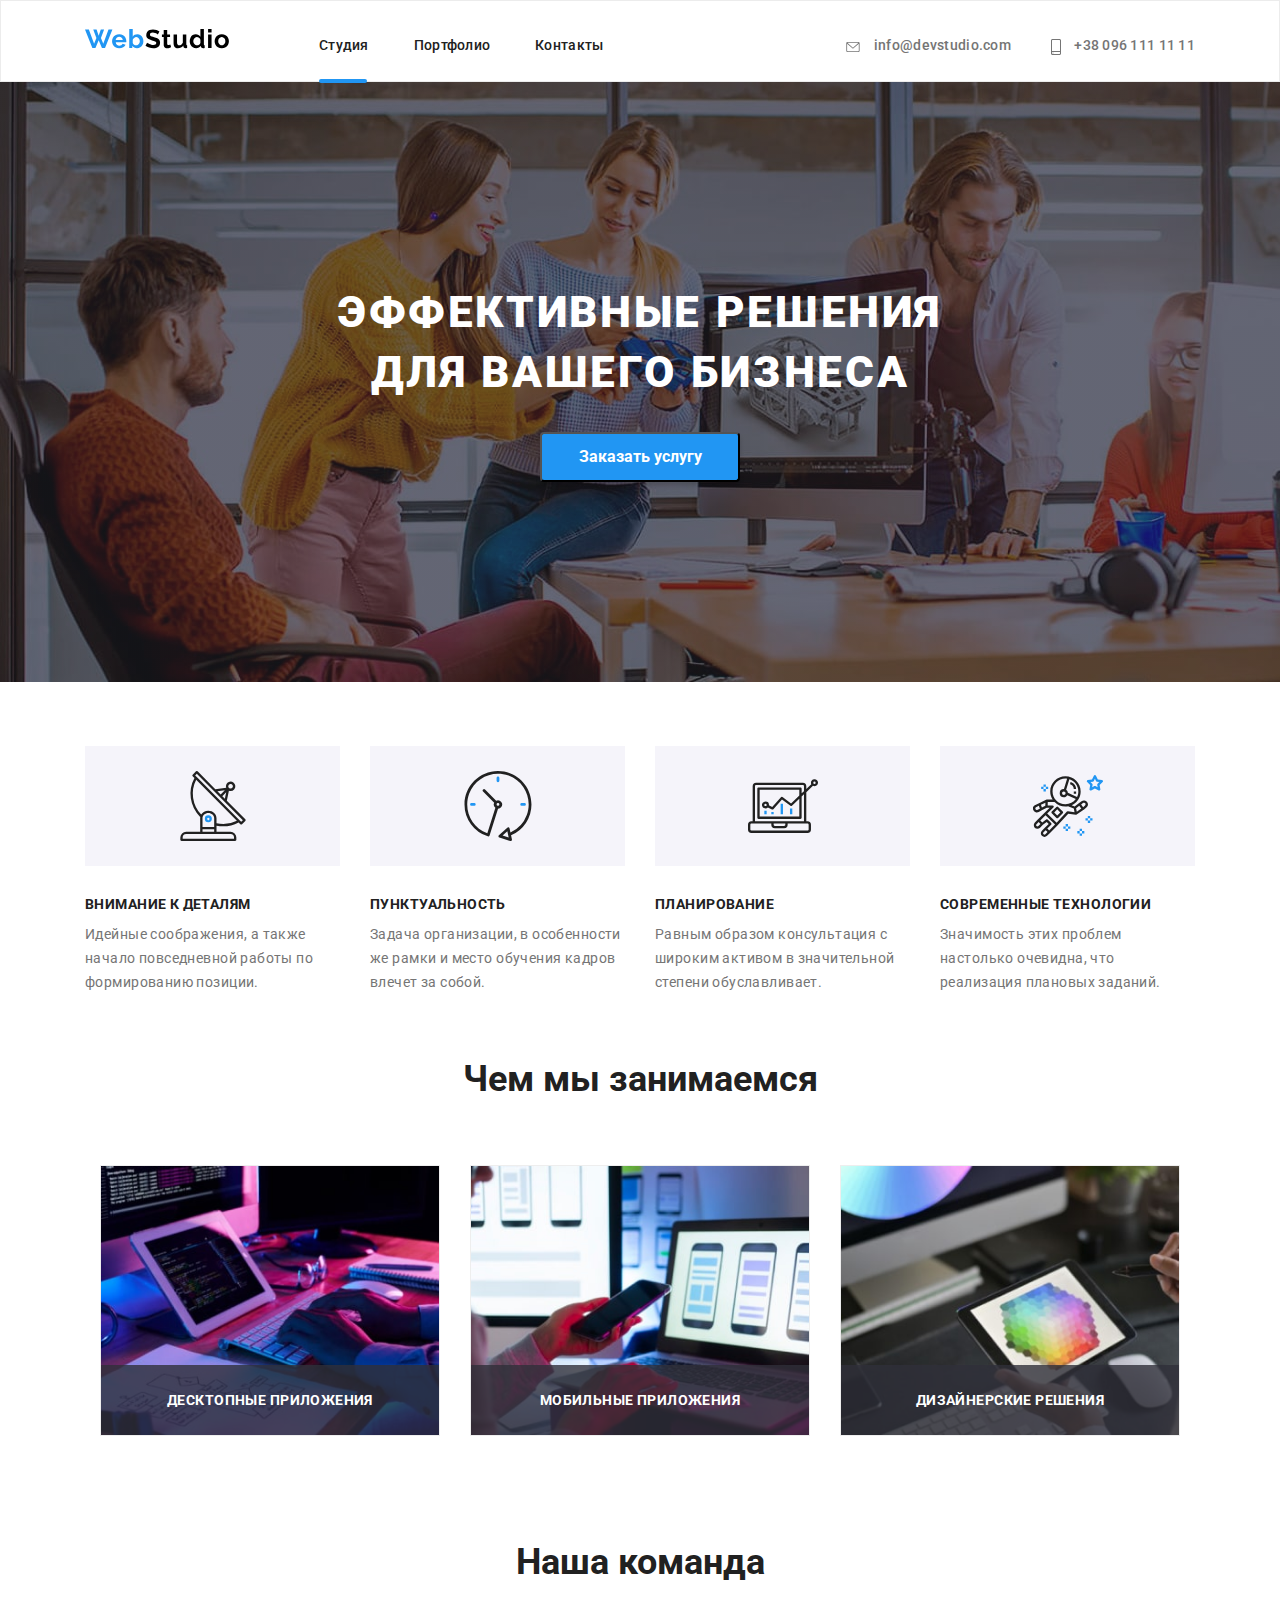
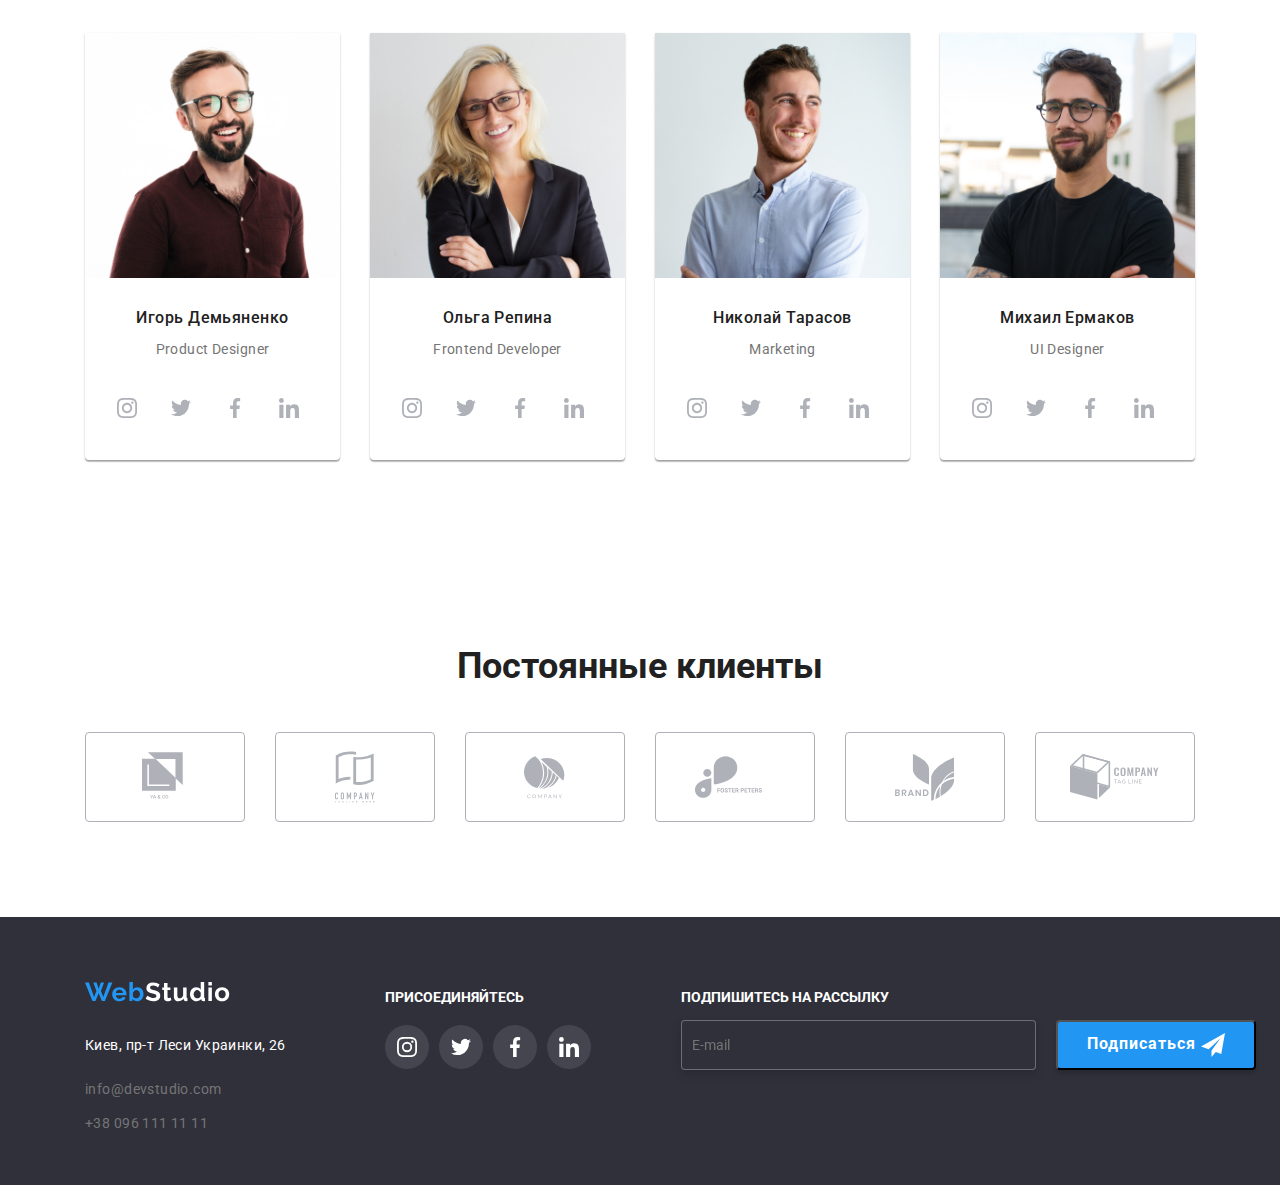
==== commit f84caea0: "scss" ====
--- a/index.html
+++ b/index.html
@@ -194,7 +194,12 @@
             
                 <ul class="list our-team-set">
                 <li class="team-player-item">
-                    <img src="./images/Игорь_Демьяненко.jpg" alt="Игорь_Демьяненко" > 
+                    <img  srcset="
+                    ./images/Игорь_Демьяненко_1x.jpg 768w,
+                    ./images/Игорь_Демьяненко_2x.jpg 1140w,
+                    "
+                    src="./images/Игорь_Демьяненко.jpg" alt="Игорь_Демьяненко" 
+                    sizes="(min-width: 1440) 50vw, 100vw" > 
                      <h3 class="team-player">Игорь Демьяненко</h3>
                      <p class="profession">Product Designer</p>
                      
@@ -207,7 +212,12 @@
                 </li>
                 
                 <li class="team-player-item">
-                    <img src="./images/Ольга_Репина.jpg" alt="Ольга_Репина" >
+                    <img  srcset="
+                    ./images/Ольга_Репина_1x.jpg 768w,
+                    ./images/Ольга_Репина_2x.jpg 1140w,
+                    "
+                    src="./images/Ольга_Репина.jpg" alt="Ольга_Репина" 
+                    sizes="(min-width: 1440) 50vw, 100vw" > 
                     <h3 class="team-player">Ольга Репина</h3>
                     <p class="profession">Frontend Developer</p>
 
@@ -220,7 +230,12 @@
                 </li>
 
                 <li class="team-player-item">
-                    <img src="./images/Николай_Тарасов.jpg" alt="Николай_Тарасов" >
+                    <img  srcset="
+                    ./images/Николай_Тарасов_1x.jpg 768w,
+                    ./images/Николай_Тарасов_2x.jpg 1140w,
+                    "
+                    src="./images/Николай_Тарасов.jpg" alt="Николай_Тарасов"
+                    sizes="(min-width: 1440) 50vw, 100vw" > 
                     <h3 class="team-player">Николай Тарасов</h3>
                     <p class="profession">Marketing</p>
 
@@ -233,7 +248,14 @@
                 </li>
 
                 <li class="team-player-item">
-                    <img src="./images/Михаил_Ермаков.jpg" alt="Михаил_Ермаков" >
+                    <img  srcset="
+                    ./images/Михаил_Ермаков_1x.jpg 768w,
+                    ./images/Михаил_Ермаков_2x.jpg 1140w,
+                    "
+                    src="./images/Михаил_Ермаков.jpg" 
+                    alt="Михаил_Ермаков" 
+                    sizes="(min-width: 1440) 50vw, 100vw" >  
+
                     <h3 class="team-player">Михаил Ермаков</h3>
                     <p class="profession">UI Designer</p>
 
--- a/css/main.min.css
+++ b/css/main.min.css
@@ -1,2 +1,2 @@
-.container{padding-left:15px;padding-right:15px;margin-left:auto;margin-right:auto}@media screen and (min-width: 480px){.container{width:480px}}@media screen and (min-width: 768px){.container{width:768px}}@media screen and (min-width: 1140px){.container{width:1140px}}*,*::before,*::after{-webkit-box-sizing:border-box;box-sizing:border-box}html{-webkit-box-sizing:border-box;box-sizing:border-box}img{display:block;height:auto;max-width:100%;margin:0}.list{display:block;text-align:center;padding:0px;margin:0px;-webkit-box-align:center;-ms-flex-align:center;align-items:center}@media screen and (min-width: 480px){.list{display:-webkit-box;display:-ms-flexbox;display:flex}}ul{list-style:none}header{background-color:#fff;border:1px;border:1px solid #ECECEC;position:relative}.menu-container a{color:#212121;font-weight:500;font-size:14px;line-height:16px;letter-spacing:0.02em;text-decoration:none;-webkit-transition-property:color;transition-property:color;-webkit-transition-duration:250ms;transition-duration:250ms;-webkit-transition-timing-function:cubic-bezier(0.4, 0, 0.2, 1);transition-timing-function:cubic-bezier(0.4, 0, 0.2, 1)}.header .nav{display:-webkit-box;display:-ms-flexbox;display:flex;-webkit-box-align:center;-ms-flex-align:center;align-items:center;-webkit-box-pack:justify;-ms-flex-pack:justify;justify-content:space-between;min-height:60px}@media screen and (min-width: 768px){.header .nav{min-height:80px}}.menu-button{display:-webkit-inline-box;display:-ms-inline-flexbox;display:inline-flex;margin:0;padding:0;border:none;background-color:transparent}@media screen and (min-width: 768px){.menu-button{display:none}}.menu-button:hover,.menu-button:focus{fill:#2196F3}.menu-button .icon-cross{display:none}.menu-button.is-open .icon-cross{display:block}.menu-button.is-open .icon-menu{display:none}.menu-container{-webkit-box-align:baseline;-ms-flex-align:baseline;align-items:baseline;-webkit-box-pack:center;-ms-flex-pack:center;justify-content:center;text-align:center;background-color:#fff}@media screen and (max-width: 767px){.menu-container{display:none;position:absolute;top:100%;left:0;width:100%}.menu-container.is-open{display:block}}@media screen and (min-width: 768px){.menu-container{display:-webkit-box;display:-ms-flexbox;display:flex;-webkit-box-pack:justify;-ms-flex-pack:justify;justify-content:space-between;-webkit-box-align:baseline;-ms-flex-align:baseline;align-items:baseline;-webkit-box-flex:1;-ms-flex-positive:1;flex-grow:1}}.navigation,.contacts{width:100%}.current{color:#2196F3;position:relative}.current::after{content:"";bottom:-5px;left:0px;position:absolute;background-repeat:no-repeat;display:inline-block;height:4px;width:100%}@media screen and (min-width: 768px){.current::after{bottom:-32px;display:block}}@media screen and (min-width: 1140px){.current::after{bottom:-30px}}.studio::after{background-image:url(../svg/hover-studio.svg)}.portfolio::after{background-image:url(../svg/hover-portfolio.svg)}.header-list{padding:0px;margin-top:60px;margin-bottom:60px}@media screen and (min-width: 768px){.header-list{display:-webkit-box;display:-ms-flexbox;display:flex;-webkit-box-align:baseline;-ms-flex-align:baseline;align-items:baseline;-webkit-box-pack:center;-ms-flex-pack:center;justify-content:center;padding-left:90px;margin:0px}}@media screen and (min-width: 1140px){.header-list{-webkit-box-pack:start;-ms-flex-pack:start;justify-content:flex-start}}@media screen and (min-width: 768px){.header-list a{position:relative}}.header-list .item{margin-right:0px;margin-bottom:30px}@media screen and (min-width: 768px){.header-list .item{margin-right:45px;margin-bottom:0px}}.header-list .item:last-child{margin:0px}.header-adres{padding:0px;margin-top:60px;margin-bottom:60px;color:#757575}@media screen and (min-width: 768px){.header-adres{display:-webkit-box;display:-ms-flexbox;display:flex;-webkit-box-orient:vertical;-webkit-box-direction:normal;-ms-flex-direction:column;flex-direction:column;-webkit-box-align:baseline;-ms-flex-align:baseline;align-items:baseline;-webkit-box-pack:center;-ms-flex-pack:center;justify-content:center;margin:0px;padding-left:50px}}@media screen and (min-width: 1140px){.header-adres{-webkit-box-pack:end;-ms-flex-pack:end;justify-content:flex-end;-webkit-box-orient:horizontal;-webkit-box-direction:normal;-ms-flex-direction:row;flex-direction:row;padding-left:0px}}.header-adres .email-phone{color:#757575;font-weight:500}.header-adres .item{color:#757575}@media screen and (max-width: 767px){.header-adres .item{margin-bottom:15px}}@media screen and (min-width: 1140px){.header-adres .item+.item{margin-left:40px}}.envelope{width:16px;height:10px;margin-right:10px;vertical-align:middle;fill:currentColor;-webkit-transition-property:fill;transition-property:fill;-webkit-transition-duration:250ms;transition-duration:250ms;-webkit-transition-timing-function:cubic-bezier(0.4, 0, 0.2, 1);transition-timing-function:cubic-bezier(0.4, 0, 0.2, 1)}.phone-icon{width:10px;height:16px;margin-right:10px;vertical-align:middle;fill:currentColor;-webkit-transition-property:fill;transition-property:fill;-webkit-transition-duration:250ms;transition-duration:250ms;-webkit-transition-timing-function:cubic-bezier(0.4, 0, 0.2, 1);transition-timing-function:cubic-bezier(0.4, 0, 0.2, 1)}.header a:hover,.header a:hover svg,.header a:focus,.header a:focus svg{color:#2196F3;fill:#2196F3}body{margin:0;background:#fff;font-family:Roboto;font-style:normal;color:#757575}h1{font-weight:900;font-size:26px;text-transform:uppercase;line-height:60px;color:#fff;text-align:center;margin:0%;letter-spacing:0.06em}@media screen and (min-width: 768px){h1{font-size:44px}}h2{color:#212121;text-align:center;font-weight:bold;font-size:36px;line-height:42px;margin:0%}h3{color:#212121;margin:0%;padding-bottom:10px;text-align:center}.main-banner{background-size:cover;background-repeat:no-repeat;background-image:-webkit-gradient(linear, left top, right top, from(rgba(47,48,58,0.4)), to(rgba(47,48,58,0.4))),url(../images/main_banner.jpg);background-image:linear-gradient(to right, rgba(47,48,58,0.4), rgba(47,48,58,0.4)),url(../images/main_banner.jpg);height:600px;text-align:center;padding-top:200px;padding-bottom:200px;margin:0%}@media screen and (max-width: 480px){.main-banner{display:block;height:400px;padding-top:120px;padding-bottom:120px;width:480px}}.to-order{display:inline-block;background:#2196F3;padding:0;-webkit-box-shadow:0px 4px 4px rgba(0,0,0,0.15);box-shadow:0px 4px 4px rgba(0,0,0,0.15);border-radius:4px;color:#fff;text-align:center;font-style:normal;font-weight:bold;font-size:16px;height:50px;min-width:200px;margin-top:30px}.to-order:hover,.to-order:focus{cursor:pointer}.what-we-do{display:none}@media screen and (min-width: 1140px){.what-we-do{display:block}}.what-we-do-title{padding-bottom:25px}@media screen and (min-width: 1140px){.what-we-do-title{padding-bottom:50px}}.project-item-link{text-decoration:none;margin:0px;padding:0px;display:-webkit-box;display:-ms-flexbox;display:flex}.project-thumb{position:relative}.project-thumb::before{display:inline-block;content:"";position:absolute;bottom:0;left:0;width:100%;height:70px;background:rgba(47,48,58,0.8);opacity:1}.product-actions{position:absolute;width:100%;bottom:19px;left:50%;-webkit-transform:translate(-50%, -50%);transform:translate(-50%, -50%);color:#fff;font-weight:bold;font-size:14px;line-height:16px;letter-spacing:0.03em;text-align:center;text-transform:uppercase}.backdrop{padding:15px;-webkit-transition-property:opacity;transition-property:opacity;-webkit-transition-duration:250ms;transition-duration:250ms;-webkit-transition-timing-function:cubic-bezier(0.4, 0, 0.2, 1);transition-timing-function:cubic-bezier(0.4, 0, 0.2, 1);position:fixed;top:0;left:0;z-index:5;background-color:rgba(0,0,0,0.2);width:100%;height:100%;opacity:1;overflow-y:scroll}@media (min-width: 768px){.backdrop{padding:0px}}.backdrop.is-hidden{opacity:0;pointer-events:none;display:none}.backdrop.is-hidden .modal{-webkit-transform:translate(-50%, -50%) scale(0.7);transform:translate(-50%, -50%) scale(0.7)}.modal{margin-top:70px;background-color:#fff;border-radius:5px;max-width:450px;min-height:610px;-webkit-transition:-webkit-transform 250ms cubic-bezier(0.4, 0, 0.2, 1);transition:-webkit-transform 250ms cubic-bezier(0.4, 0, 0.2, 1);transition:transform 250ms cubic-bezier(0.4, 0, 0.2, 1);transition:transform 250ms cubic-bezier(0.4, 0, 0.2, 1), -webkit-transform 250ms cubic-bezier(0.4, 0, 0.2, 1)}@media (min-width: 768px){.modal{position:absolute;margin-top:0px;-webkit-transform:translate(-50%, -50%) scale(1);transform:translate(-50%, -50%) scale(1);left:50%;top:60%;display:inline-block;min-height:590px}}@media (min-width: 768px) and (min-width: 1140px){.modal{-webkit-transform:translate(-50%, -50%) scale(1);transform:translate(-50%, -50%) scale(1);max-width:530px;left:50%;top:50%}}.close-modal{position:absolute;right:20px;top:90px;border:1px solid rgba(0,0,0,0.1);-webkit-box-sizing:border-box;box-sizing:border-box;border-radius:50%;background-color:#fff;background-repeat:no-repeat;background-position:center;width:30px;height:30px}@media (min-width: 768px){.close-modal{right:8px;top:8px}}.close-modal:hover{cursor:pointer;fill:#2196F3}.close-modal-svg{-webkit-transition-property:fill;transition-property:fill;-webkit-transition-duration:250ms;transition-duration:250ms;-webkit-transition-timing-function:cubic-bezier(0.4, 0, 0.2, 1);transition-timing-function:cubic-bezier(0.4, 0, 0.2, 1);position:absolute;top:6px;right:5px}.form-modal{outline:1px;margin-left:auto;margin-right:auto;padding-right:40px;padding-left:40px;padding-top:40px;padding-bottom:40px;font-weight:normal;font-size:12px;line-height:14px;letter-spacing:0.01em;color:#757575}.form-input:focus ~ .modal-svg{fill:#2196F3}.form-label+.form-input:focus{border-color:#2196F3;cursor:pointer}.form-modal-title{margin-bottom:12px;font-weight:bold;font-size:20px;line-height:23px;text-align:center;letter-spacing:0.03em;color:#212121}.form-field{position:relative;outline:1px;margin-bottom:10px;display:-webkit-box;display:-ms-flexbox;display:flex;-webkit-box-orient:vertical;-webkit-box-direction:normal;-ms-flex-direction:column;flex-direction:column;text-align:left}.form-field label{margin-bottom:4px;font-weight:normal;font-size:12px;line-height:14px;letter-spacing:0.01em;color:#757575}.form-field input{padding-left:40px}.form-field textarea{padding-left:16px;padding-right:16px;padding-top:12px;padding-bottom:12px;font-size:16px;height:120px}.form-field textarea::-webkit-input-placeholder{font-size:12px;color:rgba(117,117,117,0.5);font-weight:normal}.form-field textarea:-ms-input-placeholder{font-size:12px;color:rgba(117,117,117,0.5);font-weight:normal}.form-field textarea::-ms-input-placeholder{font-size:12px;color:rgba(117,117,117,0.5);font-weight:normal}.form-field textarea::placeholder{font-size:12px;color:rgba(117,117,117,0.5);font-weight:normal}.form-input{-webkit-transition-property:border-color;transition-property:border-color;-webkit-transition-duration:250ms;transition-duration:250ms;-webkit-transition-timing-function:cubic-bezier(0.4, 0, 0.2, 1);transition-timing-function:cubic-bezier(0.4, 0, 0.2, 1);outline:none;position:relative;margin:0;padding:0;border:1px solid rgba(33,33,33,0.2);border-radius:4px;height:40px}.comment-input{margin:0;padding:0;border:1px solid rgba(33,33,33,0.2);border-radius:4px}.checkbox-field{margin-top:20px;margin-bottom:30px;position:relative;outline:1px;font-size:12px}@media (min-width: 1140px){.checkbox-field{font-size:14px}}.checkbox-icon{display:inline-block;margin-right:5px;width:16px;height:15px;border:2px solid black;border-radius:2px}.checkbox-label{display:-webkit-box;display:-ms-flexbox;display:flex;-webkit-box-align:center;-ms-flex-align:center;align-items:center}.checkbox-label a{margin-left:2px;text-decoration:none;text-decoration:underline;color:#2196F3}.checkbox{-webkit-appearance:none;-moz-appearance:none;appearance:none;outline:none}.checkbox:checked+.checkbox-icon{background-color:#2196F3;border-color:#2196F3;background-image:url(../svg/icon\check\no\color.svg);background-size:contain;background-origin:border-box}.button-modal{display:inline-block;background:#2196F3;padding:0;-webkit-box-shadow:0px 4px 4px rgba(0,0,0,0.15);box-shadow:0px 4px 4px rgba(0,0,0,0.15);border-radius:4px;font-weight:bold;font-size:16px;-webkit-box-align:center;-ms-flex-align:center;align-items:center;text-align:center;letter-spacing:0.06em;color:#fff;height:50px;min-width:200px}.button-modal:hover{cursor:pointer}.modal-svg{-webkit-transition-property:fill;transition-property:fill;-webkit-transition-duration:250ms;transition-duration:250ms;-webkit-transition-timing-function:cubic-bezier(0.4, 0, 0.2, 1);transition-timing-function:cubic-bezier(0.4, 0, 0.2, 1);position:absolute;top:30px;margin-left:10px;fill:#212121;vertical-align:middle}.our-clients{padding-top:60px;padding-bottom:60px}@media screen and (min-width: 768px){.our-clients{padding-top:95px;padding-bottom:95px}}.our-clients-title{padding-bottom:20px}@media screen and (min-width: 1140px){.our-clients-title{padding-bottom:45px}}.clients{display:-webkit-box;display:-ms-flexbox;display:flex;padding:0px;margin:0px;-ms-flex-wrap:wrap;flex-wrap:wrap;margin:-15px}.clients-item{width:calc((100% - 4 * 15px) / 2);margin:15px}@media screen and (min-width: 768px){.clients-item{width:calc((100% - 6 * 15px) / 3);margin:15px}}@media screen and (min-width: 1140px){.clients-item{width:calc((100% - 12 * 15px) / 6);margin:15px}}.clients-item a{display:-webkit-box;display:-ms-flexbox;display:flex;-webkit-box-align:center;-ms-flex-align:center;align-items:center;-webkit-box-pack:center;-ms-flex-pack:center;justify-content:center;height:90px;border:1px solid;border-color:#AFB1B8;border-radius:4px;-webkit-transition-property:border-color;transition-property:border-color;-webkit-transition-duration:250ms;transition-duration:250ms;-webkit-transition-timing-function:cubic-bezier(0.4, 0, 0.2, 1);transition-timing-function:cubic-bezier(0.4, 0, 0.2, 1)}.clients-item a:hover,.clients-item a:hover svg,.clients-item a:focus,.clients-item a:focus svg{border-color:#2196F3;fill:#2196F3}.clients-icon{fill:#AFB1B8;-webkit-transition-property:fill;transition-property:fill;-webkit-transition-duration:250ms;transition-duration:250ms;-webkit-transition-timing-function:cubic-bezier(0.4, 0, 0.2, 1);transition-timing-function:cubic-bezier(0.4, 0, 0.2, 1)}.our-team{background:#fff;font-weight:normal;font-size:16px;line-height:19px;text-align:center;padding-top:60px;padding-bottom:60px}@media screen and (min-width: 1140px){.our-team{padding-top:90px;padding-bottom:90px}}.our-team-title{padding-bottom:25px}@media screen and (min-width: 1140px){.our-team-title{padding-bottom:50px}}.our-team-set{display:block}@media screen and (min-width: 768px){.our-team-set{display:-webkit-box;display:-ms-flexbox;display:flex;-ms-flex-wrap:wrap;flex-wrap:wrap;margin:-15px}}.team-player{letter-spacing:0.03em;font-weight:500;font-size:16px;line-height:19px;text-align:center;padding-top:30px}.team-player-item{background-color:#fff;border-color:#212121;border-radius:0px 0px 4px 4px;-webkit-box-shadow:0px 1px 3px rgba(0,0,0,0.12),0px 1px 1px rgba(0,0,0,0.14),0px 2px 1px rgba(0,0,0,0.2);box-shadow:0px 1px 3px rgba(0,0,0,0.12),0px 1px 1px rgba(0,0,0,0.14),0px 2px 1px rgba(0,0,0,0.2)}@media screen and (min-width: 768px){.team-player-item{width:calc((100% - 4 * 15px) / 2);margin:15px}}@media screen and (min-width: 1140px){.team-player-item{width:calc((100% - 8 * 15px) / 4);margin:15px}}@media screen and (max-width: 767px){.team-player-item:not(:last-child){margin-bottom:15px}}.team-player-photo{padding:0px}.sosial-media-list{display:-webkit-box;display:-ms-flexbox;display:flex;margin:0px;padding:0px;padding-bottom:30px;-webkit-box-pack:center;-ms-flex-pack:center;justify-content:center}.sosial-media-list a:hover,.sosial-media-list a:focus{background-color:#2196F3;fill:#fff}.sosial-media-item a{display:-webkit-box;display:-ms-flexbox;display:flex;height:44px;width:44px;-webkit-box-align:center;-ms-flex-align:center;align-items:center;border-radius:50%;margin-right:10px;fill:#AFB1B8;-webkit-transition-property:background-color;transition-property:background-color;-webkit-transition-duration:250ms;transition-duration:250ms;-webkit-transition-timing-function:cubic-bezier(0.4, 0, 0.2, 1);transition-timing-function:cubic-bezier(0.4, 0, 0.2, 1)}.media-icon{width:20px;height:20px;margin-left:auto;margin-right:auto;-webkit-transition-property:fill;transition-property:fill;-webkit-transition-duration:250ms;transition-duration:250ms;-webkit-transition-timing-function:cubic-bezier(0.4, 0, 0.2, 1);transition-timing-function:cubic-bezier(0.4, 0, 0.2, 1)}.profession{text-align:center;padding-bottom:25px}p{text-align:left;font-weight:normal;font-size:14px;line-height:24px;letter-spacing:0.03em;color:#757575;margin:0px}@media screen and (max-width: 768px){p{text-align:center}}.features{padding-top:60px;padding-bottom:60px}@media screen and (min-width: 768px){.features{padding-top:64px;padding-bottom:64px}}.features-item-title{font-weight:bold;font-size:14px;line-height:16px;letter-spacing:0.03em;text-transform:uppercase;color:#212121;padding-bottom:10px}@media screen and (min-width: 768px){.features-item-title{text-align:left}}.features-set{display:block}@media screen and (min-width: 768px){.features-set{display:-webkit-box;display:-ms-flexbox;display:flex;-ms-flex-wrap:wrap;flex-wrap:wrap;margin:-15px}}@media screen and (min-width: 768px){.features-set .features-item{width:calc((100% - 4 * 15px) / 2);margin:15px}}@media screen and (min-width: 1140px){.features-set .features-item{width:calc((100% - 8 * 15px) / 4);margin:15px}}@media screen and (max-width: 767px){.features-set .features-item:not(:last-child){margin-bottom:30px}}.features-set .features-item::before{display:block;content:"";height:120px;background-repeat:no-repeat;background-position:center;background-color:#F5F4FA;margin-bottom:30px}.features-set .antena::before{content:"";background-image:url(../svg/antenna.svg)}.features-set .clock::before{content:"";background-image:url(../svg/clock.svg)}.features-set .diagrama::before{content:"";background-image:url(../svg/diagram.svg)}.features-set .astronaut::before{content:"";background-image:url(../svg/astronaut.svg)}.section-projects{background-color:#fff;padding-top:60px;padding-bottom:60px}@media screen and (min-width: 768px){.section-projects{padding-top:64px;padding-bottom:64px}}.projects-set{display:block;font-weight:normal;font-size:16px;line-height:30px;text-align:center;color:#757575;padding-bottom:0px;padding-left:0px;padding-top:45px;margin:0px}@media screen and (min-width: 768px){.projects-set{display:-webkit-box;display:-ms-flexbox;display:flex;-ms-flex-wrap:wrap;flex-wrap:wrap;margin:-15px}}.projects-set a{text-decoration:none}.project-item{background:#fff;border:1px solid #EEEEEE;margin-bottom:0px}@media screen and (min-width: 768px){.project-item{width:calc((100% - 4 * 15px) / 2);margin:15px}}@media screen and (min-width: 1140px){.project-item{width:calc((100% - 6 * 15px) / 3);margin:15px}}@media screen and (max-width: 767px){.project-item:not(:last-child){margin-bottom:30px}}.project-item:not(:last-child):hover,.project-item:not(:last-child):focus{cursor:pointer;-webkit-box-shadow:0px 1px 3px rgba(0,0,0,0.12),0px 1px 1px rgba(0,0,0,0.14),0px 2px 1px rgba(0,0,0,0.2);box-shadow:0px 1px 3px rgba(0,0,0,0.12),0px 1px 1px rgba(0,0,0,0.14),0px 2px 1px rgba(0,0,0,0.2)}.project-item:not(:last-child):hover .project-item-photo::before,.project-item:not(:last-child):focus .project-item-photo::before{-webkit-transform:translateY(0);transform:translateY(0)}.project-item:not(:last-child):hover .overlay,.project-item:not(:last-child):focus .overlay{-webkit-transform:translateY(0);transform:translateY(0)}.project-item .project-name{font-weight:bold;font-size:18px;line-height:36px;color:#212121;text-align:left;padding:0px}.project-item .project-tipe{margin-top:10px}@media screen and (max-width: 768px){.project-item .project-tipe{text-align:left}}.project-item .description{padding:24px 20px 24px 20px}.project-item .project-item-photo{position:relative;margin:0px;padding:0px;overflow:hidden}.project-item .project-item-photo::before{display:inline-block;content:"";position:absolute;top:0;left:0;width:100%;height:100%;background-color:rgba(33,150,243,0.9);opacity:0;-webkit-transform:translateY(100%);transform:translateY(100%);-webkit-transition-duration:250ms;transition-duration:250ms;-webkit-transition-timing-function:cubic-bezier(0.4, 0, 0.2, 1);transition-timing-function:cubic-bezier(0.4, 0, 0.2, 1)}.project-item .project-item-photo:hover::before,.project-item .project-item-photo:focus::before{opacity:1;content:""}.project-item .overlay{position:absolute;top:0;left:0;width:100%;height:100%;opacity:1;-webkit-transform:translateY(100%);transform:translateY(100%);-webkit-transition-duration:250ms;transition-duration:250ms;-webkit-transition-timing-function:cubic-bezier(0.4, 0, 0.2, 1);transition-timing-function:cubic-bezier(0.4, 0, 0.2, 1)}.project-item .project-item-description{position:absolute;top:50%;left:50%;-webkit-transform:translate(-50%, -50%);transform:translate(-50%, -50%);display:-webkit-box;display:-ms-flexbox;display:flex;-webkit-box-align:center;-ms-flex-align:center;align-items:center;opacity:0;width:100%;height:100%;font-weight:normal;font-size:18px;line-height:28px;letter-spacing:0.03em;color:#fff}.project-item .project-item:hover,.project-item .project-item:focus,.project-item .project-item-description:hover{opacity:1}.filter{background-color:#fff;display:block;margin:0px}.filter .item{display:-webkit-box;display:-ms-flexbox;display:flex}.filter .filter-list{display:-webkit-box;display:-ms-flexbox;display:flex;-ms-flex-wrap:wrap;flex-wrap:wrap;-webkit-box-pack:left;-ms-flex-pack:left;justify-content:left;padding:0px}@media screen and (min-width: 768px){.filter .filter-list{-webkit-box-pack:center;-ms-flex-pack:center;justify-content:center;display:inlone}}.filter .item+.item{margin-left:5px}.button{background-color:#F5F4FA;color:#212121;font-weight:500;font-size:16px;line-height:26px;text-align:center;letter-spacing:0.03em;text-decoration:none;border:0px;border-radius:4px;padding-left:22px;padding-right:22px;padding-bottom:8px;padding-top:8px;cursor:pointer;-webkit-transition-property:background-color, color;transition-property:background-color, color;-webkit-transition-duration:250ms;transition-duration:250ms;-webkit-transition-timing-function:cubic-bezier(0.4, 0, 0.2, 1);transition-timing-function:cubic-bezier(0.4, 0, 0.2, 1)}.button:focus,.button:hover{color:#fff;background:#2196F3;font-style:normal;text-align:center}footer{background-color:#2F303A;color:#fff;border:1px}.container-footer{display:inline-block;margin-left:auto;margin-right:auto;width:100%}@media screen and (min-width: 768px){.container-footer{display:-webkit-box;display:-ms-flexbox;display:flex;-webkit-box-align:baseline;-ms-flex-align:baseline;align-items:baseline;-ms-flex-wrap:wrap;flex-wrap:wrap;width:auto}}@media screen and (min-width: 1140px){.container-footer{display:-webkit-box;display:-ms-flexbox;display:flex;-ms-flex-wrap:nowrap;flex-wrap:nowrap;-webkit-box-orient:horizontal;-webkit-box-direction:normal;-ms-flex-direction:row;flex-direction:row}}footer a{text-decoration:none;display:block;width:100%}.footer-contacts{display:inline-block;margin-left:auto;margin-right:auto;width:100%;text-align:center}@media screen and (min-width: 768px){.footer-contacts{width:auto}}.footer-logo{height:31px;display:inline-block;margin-top:60px;margin-bottom:20px;text-align:center}@media screen and (min-width: 1140px){.footer-logo{width:145px;display:block}}address{font-style:normal;padding-bottom:50px;display:inline-block;text-align:center}@media screen and (min-width: 1140px){address{display:block;min-width:230px}}address p:last-child{margin-top:10px}.email-phone{color:#757575;font-size:14px;font-style:normal;font-weight:normal;line-height:24px;letter-spacing:0.03em;margin-top:10px;text-align:center}@media screen and (min-width: 1140px){.email-phone{text-align:left;display:block}}.city-adress{color:#fff;padding-bottom:10px;text-align:center}@media screen and (min-width: 1140px){.city-adress{text-align:left;display:block}}.subscribe{display:inline-block;margin-left:auto;margin-right:auto;width:100%;text-transform:uppercase;font-size:14px;font-weight:bold;line-height:16px;text-align:center;padding-bottom:35px;padding-top:40px}@media screen and (min-width: 1140px){.subscribe{text-align:left;-ms-flex-wrap:wrap;flex-wrap:wrap;width:100%;margin-left:90px;padding-top:72px;padding-bottom:0px}}.subscribe .subscribe-title{padding-bottom:15px}.footer-subscribe{display:block;margin-top:20px;-webkit-box-pack:center;-ms-flex-pack:center;justify-content:center}@media screen and (min-width: 1140px){.footer-subscribe{display:-webkit-box;display:-ms-flexbox;display:flex;text-align:right;-webkit-box-pack:justify;-ms-flex-pack:justify;justify-content:space-between;margin:0px;-webkit-box-align:start;-ms-flex-align:start;align-items:flex-start}}.subscribe-button{display:inline-block;background:#2196F3;-webkit-box-pack:center;-ms-flex-pack:center;justify-content:center;margin:20px;-webkit-box-shadow:0px 4px 4px rgba(0,0,0,0.15);box-shadow:0px 4px 4px rgba(0,0,0,0.15);border-radius:4px;font-weight:bold;font-size:16px;-webkit-box-align:center;-ms-flex-align:center;align-items:center;text-align:center;letter-spacing:0.06em;color:#fff;height:50px;min-width:200px}@media screen and (min-width: 1140px){.subscribe-button{margin:0px;margin-left:20px;padding:0px}}.subscribe-button:hover,.subscribe-button:focus{cursor:pointer}.subscribe-button-svg{fill:#fff;vertical-align:middle}.footer-subscribe input{padding:10px;border:1px solid rgba(255,255,255,0.3);background-color:#2F303A;-webkit-filter:drop-shadow(0px 4px 4px rgba(0,0,0,0.15));filter:drop-shadow(0px 4px 4px rgba(0,0,0,0.15));border-radius:4px;width:100%;height:50px;color:#fff}@media screen and (min-width: 768px){.footer-subscribe input{width:355px}}.join{display:inline-block;margin-left:auto;margin-right:auto;width:100%;text-align:center;text-transform:uppercase;font-size:14px;font-weight:bold;line-height:16px}@media screen and (min-width: 768px){.join{width:auto}}@media screen and (min-width: 1140px){.join{display:inline-block;-ms-flex-wrap:wrap;flex-wrap:wrap;min-width:206px;margin-left:70px;padding-top:72px;text-align:left;width:auto}}.join .join-us{display:block}@media screen and (min-width: 768px){.join .join-us{display:-webkit-box;display:-ms-flexbox;display:flex}}.join-us-item{display:inline-block}.media{display:inline-block;-webkit-box-align:center;-ms-flex-align:center;align-items:center;height:44px;width:44px;margin-right:10px;margin-top:20px;background-color:rgba(255,255,255,0.1);background-repeat:no-repeat;background-position:center;background-size:20px;border-radius:50%}.media:hover,.media:focus{background-color:#2196F3;-webkit-transition-duration:250ms;transition-duration:250ms;-webkit-transition-timing-function:cubic-bezier(0.4, 0, 0.2, 1);transition-timing-function:cubic-bezier(0.4, 0, 0.2, 1)}.instagram{background-image:url(../svg/instagram.svg)}.twiter{background-image:url(../svg/twitter.svg)}.facebook{background-image:url(../svg/facebook.svg)}.linkedin{background-image:url(../svg/linkedin.svg)}
+.container{padding-left:15px;padding-right:15px;margin-left:auto;margin-right:auto}@media screen and (min-width: 480px){.container{width:480px}}@media screen and (min-width: 768px){.container{width:768px}}@media screen and (min-width: 1140px){.container{width:1140px}}*,*::before,*::after{-webkit-box-sizing:border-box;box-sizing:border-box}html{-webkit-box-sizing:border-box;box-sizing:border-box}img{display:block;height:auto;max-width:100%;margin-right:auto;margin-left:auto}.list{display:block;text-align:center;padding:0px;margin:0px;-webkit-box-align:center;-ms-flex-align:center;align-items:center}@media screen and (min-width: 480px){.list{display:-webkit-box;display:-ms-flexbox;display:flex}}ul{list-style:none}header{background-color:#fff;border:1px;border:1px solid #ECECEC;position:relative}.menu-container a{color:#212121;font-weight:500;font-size:14px;line-height:16px;letter-spacing:0.02em;text-decoration:none;-webkit-transition-property:color;transition-property:color;-webkit-transition-duration:250ms;transition-duration:250ms;-webkit-transition-timing-function:cubic-bezier(0.4, 0, 0.2, 1);transition-timing-function:cubic-bezier(0.4, 0, 0.2, 1)}.header .nav{display:-webkit-box;display:-ms-flexbox;display:flex;-webkit-box-align:center;-ms-flex-align:center;align-items:center;-webkit-box-pack:justify;-ms-flex-pack:justify;justify-content:space-between;min-height:60px}@media screen and (min-width: 768px){.header .nav{min-height:80px}}.menu-button{display:-webkit-inline-box;display:-ms-inline-flexbox;display:inline-flex;margin:0;padding:0;border:none;background-color:transparent}@media screen and (min-width: 768px){.menu-button{display:none}}.menu-button:hover,.menu-button:focus{fill:#2196F3}.menu-button .icon-cross{display:none}.menu-button.is-open .icon-cross{display:block}.menu-button.is-open .icon-menu{display:none}.menu-container{-webkit-box-align:baseline;-ms-flex-align:baseline;align-items:baseline;-webkit-box-pack:center;-ms-flex-pack:center;justify-content:center;text-align:center;background-color:#fff}@media screen and (max-width: 767px){.menu-container{display:none;position:absolute;top:100%;left:0;width:100%}.menu-container.is-open{display:block}}@media screen and (min-width: 768px){.menu-container{display:-webkit-box;display:-ms-flexbox;display:flex;-webkit-box-pack:justify;-ms-flex-pack:justify;justify-content:space-between;-webkit-box-align:baseline;-ms-flex-align:baseline;align-items:baseline;-webkit-box-flex:1;-ms-flex-positive:1;flex-grow:1}}.navigation,.contacts{width:100%}.current{color:#2196F3;position:relative}.current::after{content:"";bottom:-5px;left:0px;position:absolute;background-repeat:no-repeat;display:inline-block;height:4px;width:100%}@media screen and (min-width: 768px){.current::after{bottom:-32px;display:block}}@media screen and (min-width: 1140px){.current::after{bottom:-30px}}.header-logo img{display:inline-block}.studio::after{background-image:url(../svg/hover-studio.svg)}.portfolio::after{background-image:url(../svg/hover-portfolio.svg)}.header-list{padding:0px;margin-top:60px;margin-bottom:60px}@media screen and (min-width: 768px){.header-list{display:-webkit-box;display:-ms-flexbox;display:flex;-webkit-box-align:baseline;-ms-flex-align:baseline;align-items:baseline;-webkit-box-pack:center;-ms-flex-pack:center;justify-content:center;padding-left:90px;margin:0px}}@media screen and (min-width: 1140px){.header-list{-webkit-box-pack:start;-ms-flex-pack:start;justify-content:flex-start}}@media screen and (min-width: 768px){.header-list a{position:relative}}.header-list .item{margin-right:0px;margin-bottom:30px}@media screen and (min-width: 768px){.header-list .item{margin-right:45px;margin-bottom:0px}}.header-list .item:last-child{margin:0px}.header-adres{padding:0px;margin-top:60px;margin-bottom:60px;color:#757575;z-index:150}@media screen and (min-width: 768px){.header-adres{display:-webkit-box;display:-ms-flexbox;display:flex;-webkit-box-orient:vertical;-webkit-box-direction:normal;-ms-flex-direction:column;flex-direction:column;-webkit-box-align:baseline;-ms-flex-align:baseline;align-items:baseline;-webkit-box-pack:center;-ms-flex-pack:center;justify-content:center;margin:0px;padding-left:50px}}@media screen and (min-width: 1140px){.header-adres{-webkit-box-pack:end;-ms-flex-pack:end;justify-content:flex-end;-webkit-box-orient:horizontal;-webkit-box-direction:normal;-ms-flex-direction:row;flex-direction:row;padding-left:0px}}.header-adres .email-phone{color:#757575;font-weight:500}.header-adres .item{color:#757575}@media screen and (max-width: 767px){.header-adres .item{margin-bottom:15px}}@media screen and (min-width: 1140px){.header-adres .item+.item{margin-left:40px}}.envelope{width:16px;height:10px;margin-right:10px;vertical-align:middle;fill:currentColor;-webkit-transition-property:fill;transition-property:fill;-webkit-transition-duration:250ms;transition-duration:250ms;-webkit-transition-timing-function:cubic-bezier(0.4, 0, 0.2, 1);transition-timing-function:cubic-bezier(0.4, 0, 0.2, 1)}.phone-icon{width:10px;height:16px;margin-right:10px;vertical-align:middle;fill:currentColor;-webkit-transition-property:fill;transition-property:fill;-webkit-transition-duration:250ms;transition-duration:250ms;-webkit-transition-timing-function:cubic-bezier(0.4, 0, 0.2, 1);transition-timing-function:cubic-bezier(0.4, 0, 0.2, 1)}.header a:hover,.header a:hover svg,.header a:focus,.header a:focus svg{color:#2196F3;fill:#2196F3}body{margin:0;background:#fff;font-family:Roboto;font-style:normal;color:#757575}h1{font-weight:900;font-size:26px;text-transform:uppercase;line-height:60px;color:#fff;text-align:center;margin:0%;letter-spacing:0.06em}@media screen and (min-width: 768px){h1{font-size:44px}}h2{color:#212121;text-align:center;font-weight:bold;font-size:36px;line-height:42px;margin:0%}h3{color:#212121;margin:0%;padding-bottom:10px;text-align:center}.main-banner{background-size:cover;background-repeat:no-repeat;background-image:-webkit-gradient(linear, left top, right top, from(rgba(47,48,58,0.4)), to(rgba(47,48,58,0.4))),url(../images/main_banner.jpg);background-image:linear-gradient(to right, rgba(47,48,58,0.4), rgba(47,48,58,0.4)),url(../images/main_banner.jpg);height:600px;text-align:center;padding-top:200px;padding-bottom:200px;margin:0%}@media screen and (max-width: 480px){.main-banner{display:block;height:400px;padding-top:120px;padding-bottom:120px;width:480px}}.to-order{display:inline-block;background:#2196F3;padding:0;-webkit-box-shadow:0px 4px 4px rgba(0,0,0,0.15);box-shadow:0px 4px 4px rgba(0,0,0,0.15);border-radius:4px;color:#fff;text-align:center;font-style:normal;font-weight:bold;font-size:16px;height:50px;min-width:200px;margin-top:30px}.to-order:hover,.to-order:focus{cursor:pointer}.what-we-do{display:none}@media screen and (min-width: 1140px){.what-we-do{display:block}}.what-we-do-title{padding-bottom:25px}@media screen and (min-width: 1140px){.what-we-do-title{padding-bottom:50px}}.project-item-link{text-decoration:none;margin:0px;padding:0px;display:-webkit-box;display:-ms-flexbox;display:flex}.project-thumb{position:relative}.project-thumb::before{display:inline-block;content:"";position:absolute;bottom:0;left:0;width:100%;height:70px;background:rgba(47,48,58,0.8);opacity:1}.product-actions{position:absolute;width:100%;bottom:19px;left:50%;-webkit-transform:translate(-50%, -50%);transform:translate(-50%, -50%);color:#fff;font-weight:bold;font-size:14px;line-height:16px;letter-spacing:0.03em;text-align:center;text-transform:uppercase}.backdrop{padding:15px;-webkit-transition-property:opacity;transition-property:opacity;-webkit-transition-duration:250ms;transition-duration:250ms;-webkit-transition-timing-function:cubic-bezier(0.4, 0, 0.2, 1);transition-timing-function:cubic-bezier(0.4, 0, 0.2, 1);position:fixed;top:0;left:0;z-index:5;background-color:rgba(0,0,0,0.2);width:100%;height:100%;opacity:1;overflow-y:scroll}@media (min-width: 768px){.backdrop{padding:0px}}.backdrop.is-hidden{opacity:0;pointer-events:none;display:none}.backdrop.is-hidden .modal{-webkit-transform:translate(-50%, -50%) scale(0.7);transform:translate(-50%, -50%) scale(0.7)}.modal{margin-top:70px;background-color:#fff;border-radius:5px;max-width:450px;min-height:610px;-webkit-transition:-webkit-transform 250ms cubic-bezier(0.4, 0, 0.2, 1);transition:-webkit-transform 250ms cubic-bezier(0.4, 0, 0.2, 1);transition:transform 250ms cubic-bezier(0.4, 0, 0.2, 1);transition:transform 250ms cubic-bezier(0.4, 0, 0.2, 1), -webkit-transform 250ms cubic-bezier(0.4, 0, 0.2, 1)}@media (min-width: 768px){.modal{position:absolute;margin-top:0px;-webkit-transform:translate(-50%, -50%) scale(1);transform:translate(-50%, -50%) scale(1);left:50%;top:60%;display:inline-block;min-height:590px}}@media (min-width: 768px) and (min-width: 1140px){.modal{-webkit-transform:translate(-50%, -50%) scale(1);transform:translate(-50%, -50%) scale(1);max-width:530px;left:50%;top:50%}}.close-modal{position:absolute;right:20px;top:90px;border:1px solid rgba(0,0,0,0.1);-webkit-box-sizing:border-box;box-sizing:border-box;border-radius:50%;background-color:#fff;background-repeat:no-repeat;background-position:center;width:30px;height:30px}@media (min-width: 768px){.close-modal{right:8px;top:8px}}.close-modal:hover{cursor:pointer;fill:#2196F3}.close-modal-svg{-webkit-transition-property:fill;transition-property:fill;-webkit-transition-duration:250ms;transition-duration:250ms;-webkit-transition-timing-function:cubic-bezier(0.4, 0, 0.2, 1);transition-timing-function:cubic-bezier(0.4, 0, 0.2, 1);position:absolute;top:6px;right:5px}.form-modal{outline:1px;margin-left:auto;margin-right:auto;padding-right:40px;padding-left:40px;padding-top:40px;padding-bottom:40px;font-weight:normal;font-size:12px;line-height:14px;letter-spacing:0.01em;color:#757575}.form-input:focus ~ .modal-svg{fill:#2196F3}.form-label+.form-input:focus{border-color:#2196F3;cursor:pointer}.form-modal-title{margin-bottom:12px;font-weight:bold;font-size:20px;line-height:23px;text-align:center;letter-spacing:0.03em;color:#212121}.form-field{position:relative;outline:1px;margin-bottom:10px;display:-webkit-box;display:-ms-flexbox;display:flex;-webkit-box-orient:vertical;-webkit-box-direction:normal;-ms-flex-direction:column;flex-direction:column;text-align:left}.form-field label{margin-bottom:4px;font-weight:normal;font-size:12px;line-height:14px;letter-spacing:0.01em;color:#757575}.form-field input{padding-left:40px}.form-field textarea{padding-left:16px;padding-right:16px;padding-top:12px;padding-bottom:12px;font-size:16px;height:120px}.form-field textarea::-webkit-input-placeholder{font-size:12px;color:rgba(117,117,117,0.5);font-weight:normal}.form-field textarea:-ms-input-placeholder{font-size:12px;color:rgba(117,117,117,0.5);font-weight:normal}.form-field textarea::-ms-input-placeholder{font-size:12px;color:rgba(117,117,117,0.5);font-weight:normal}.form-field textarea::placeholder{font-size:12px;color:rgba(117,117,117,0.5);font-weight:normal}.form-input{-webkit-transition-property:border-color;transition-property:border-color;-webkit-transition-duration:250ms;transition-duration:250ms;-webkit-transition-timing-function:cubic-bezier(0.4, 0, 0.2, 1);transition-timing-function:cubic-bezier(0.4, 0, 0.2, 1);outline:none;position:relative;margin:0;padding:0;border:1px solid rgba(33,33,33,0.2);border-radius:4px;height:40px}.comment-input{margin:0;padding:0;border:1px solid rgba(33,33,33,0.2);border-radius:4px}.checkbox-field{margin-top:20px;margin-bottom:30px;position:relative;outline:1px;font-size:12px}@media (min-width: 1140px){.checkbox-field{font-size:14px}}.checkbox-icon{display:inline-block;margin-right:5px;width:16px;height:15px;border:2px solid black;border-radius:2px}.checkbox-label{display:-webkit-box;display:-ms-flexbox;display:flex;-webkit-box-align:center;-ms-flex-align:center;align-items:center}.checkbox-label a{margin-left:2px;text-decoration:none;text-decoration:underline;color:#2196F3}.checkbox{-webkit-appearance:none;-moz-appearance:none;appearance:none;outline:none}.checkbox:checked+.checkbox-icon{background-color:#2196F3;border-color:#2196F3;background-image:url(../svg/icon\check\no\color.svg);background-size:contain;background-origin:border-box}.button-modal{display:inline-block;background:#2196F3;padding:0;-webkit-box-shadow:0px 4px 4px rgba(0,0,0,0.15);box-shadow:0px 4px 4px rgba(0,0,0,0.15);border-radius:4px;font-weight:bold;font-size:16px;-webkit-box-align:center;-ms-flex-align:center;align-items:center;text-align:center;letter-spacing:0.06em;color:#fff;height:50px;min-width:200px}.button-modal:hover{cursor:pointer}.modal-svg{-webkit-transition-property:fill;transition-property:fill;-webkit-transition-duration:250ms;transition-duration:250ms;-webkit-transition-timing-function:cubic-bezier(0.4, 0, 0.2, 1);transition-timing-function:cubic-bezier(0.4, 0, 0.2, 1);position:absolute;top:30px;margin-left:10px;fill:#212121;vertical-align:middle}.our-clients{padding-top:60px;padding-bottom:60px}@media screen and (min-width: 768px){.our-clients{padding-top:95px;padding-bottom:95px}}.our-clients-title{padding-bottom:20px}@media screen and (min-width: 1140px){.our-clients-title{padding-bottom:45px}}.clients{display:-webkit-box;display:-ms-flexbox;display:flex;padding:0px;margin:0px;-ms-flex-wrap:wrap;flex-wrap:wrap;margin:-15px}.clients-item{width:calc((100% - 4 * 15px) / 2);margin:15px}@media screen and (min-width: 768px){.clients-item{width:calc((100% - 6 * 15px) / 3);margin:15px}}@media screen and (min-width: 1140px){.clients-item{width:calc((100% - 12 * 15px) / 6);margin:15px}}.clients-item a{display:-webkit-box;display:-ms-flexbox;display:flex;-webkit-box-align:center;-ms-flex-align:center;align-items:center;-webkit-box-pack:center;-ms-flex-pack:center;justify-content:center;height:90px;border:1px solid;border-color:#AFB1B8;border-radius:4px;-webkit-transition-property:border-color;transition-property:border-color;-webkit-transition-duration:250ms;transition-duration:250ms;-webkit-transition-timing-function:cubic-bezier(0.4, 0, 0.2, 1);transition-timing-function:cubic-bezier(0.4, 0, 0.2, 1)}.clients-item a:hover,.clients-item a:hover svg,.clients-item a:focus,.clients-item a:focus svg{border-color:#2196F3;fill:#2196F3}.clients-icon{fill:#AFB1B8;-webkit-transition-property:fill;transition-property:fill;-webkit-transition-duration:250ms;transition-duration:250ms;-webkit-transition-timing-function:cubic-bezier(0.4, 0, 0.2, 1);transition-timing-function:cubic-bezier(0.4, 0, 0.2, 1)}.our-team{background:#fff;font-weight:normal;font-size:16px;line-height:19px;text-align:center;padding-top:60px;padding-bottom:60px}@media screen and (min-width: 1140px){.our-team{padding-top:90px;padding-bottom:90px}}.our-team-title{padding-bottom:25px}@media screen and (min-width: 1140px){.our-team-title{padding-bottom:50px}}.our-team-set{display:block}@media screen and (min-width: 768px){.our-team-set{display:-webkit-box;display:-ms-flexbox;display:flex;-ms-flex-wrap:wrap;flex-wrap:wrap;margin:-15px}}.team-player{letter-spacing:0.03em;font-weight:500;font-size:16px;line-height:19px;text-align:center;padding-top:30px}.team-player-item{background-color:#fff;border-color:#212121;border-radius:0px 0px 4px 4px;-webkit-box-shadow:0px 1px 3px rgba(0,0,0,0.12),0px 1px 1px rgba(0,0,0,0.14),0px 2px 1px rgba(0,0,0,0.2);box-shadow:0px 1px 3px rgba(0,0,0,0.12),0px 1px 1px rgba(0,0,0,0.14),0px 2px 1px rgba(0,0,0,0.2)}@media screen and (min-width: 768px){.team-player-item{width:calc((100% - 4 * 15px) / 2);margin:15px}}@media screen and (min-width: 1140px){.team-player-item{width:calc((100% - 8 * 15px) / 4);margin:15px}}@media screen and (max-width: 767px){.team-player-item:not(:last-child){margin-bottom:15px}}.team-player-photo{padding:0px}.sosial-media-list{display:-webkit-box;display:-ms-flexbox;display:flex;margin:0px;padding:0px;padding-bottom:30px;-webkit-box-pack:center;-ms-flex-pack:center;justify-content:center}.sosial-media-list a:hover,.sosial-media-list a:focus{background-color:#2196F3;fill:#fff}.sosial-media-item a{display:-webkit-box;display:-ms-flexbox;display:flex;height:44px;width:44px;-webkit-box-align:center;-ms-flex-align:center;align-items:center;border-radius:50%;margin-right:10px;fill:#AFB1B8;-webkit-transition-property:background-color;transition-property:background-color;-webkit-transition-duration:250ms;transition-duration:250ms;-webkit-transition-timing-function:cubic-bezier(0.4, 0, 0.2, 1);transition-timing-function:cubic-bezier(0.4, 0, 0.2, 1)}.media-icon{width:20px;height:20px;margin-left:auto;margin-right:auto;-webkit-transition-property:fill;transition-property:fill;-webkit-transition-duration:250ms;transition-duration:250ms;-webkit-transition-timing-function:cubic-bezier(0.4, 0, 0.2, 1);transition-timing-function:cubic-bezier(0.4, 0, 0.2, 1)}.profession{text-align:center;padding-bottom:25px}p{text-align:left;font-weight:normal;font-size:14px;line-height:24px;letter-spacing:0.03em;color:#757575;margin:0px}@media screen and (max-width: 768px){p{text-align:center}}.features{padding-top:60px;padding-bottom:60px}@media screen and (min-width: 768px){.features{padding-top:64px;padding-bottom:64px}}.features-item-title{font-weight:bold;font-size:14px;line-height:16px;letter-spacing:0.03em;text-transform:uppercase;color:#212121;padding-bottom:10px}@media screen and (min-width: 768px){.features-item-title{text-align:left}}.features-set{display:block}@media screen and (min-width: 768px){.features-set{display:-webkit-box;display:-ms-flexbox;display:flex;-ms-flex-wrap:wrap;flex-wrap:wrap;margin:-15px}}@media screen and (min-width: 768px){.features-set .features-item{width:calc((100% - 4 * 15px) / 2);margin:15px}}@media screen and (min-width: 1140px){.features-set .features-item{width:calc((100% - 8 * 15px) / 4);margin:15px}}@media screen and (max-width: 767px){.features-set .features-item:not(:last-child){margin-bottom:30px}}.features-set .features-item::before{display:block;content:"";height:120px;background-repeat:no-repeat;background-position:center;background-color:#F5F4FA;margin-bottom:30px}.features-set .antena::before{content:"";background-image:url(../svg/antenna.svg)}.features-set .clock::before{content:"";background-image:url(../svg/clock.svg)}.features-set .diagrama::before{content:"";background-image:url(../svg/diagram.svg)}.features-set .astronaut::before{content:"";background-image:url(../svg/astronaut.svg)}.section-projects{background-color:#fff;padding-top:60px;padding-bottom:60px}@media screen and (min-width: 768px){.section-projects{padding-top:64px;padding-bottom:64px}}.projects-set{display:block;font-weight:normal;font-size:16px;line-height:30px;text-align:center;color:#757575;padding-bottom:0px;padding-left:0px;padding-top:45px;margin:0px}@media screen and (min-width: 768px){.projects-set{display:-webkit-box;display:-ms-flexbox;display:flex;-ms-flex-wrap:wrap;flex-wrap:wrap;margin:-15px}}.projects-set a{text-decoration:none}.project-item{background:#fff;border:1px solid #EEEEEE;margin-bottom:0px}@media screen and (min-width: 768px){.project-item{width:calc((100% - 4 * 15px) / 2);margin:15px}}@media screen and (min-width: 1140px){.project-item{width:calc((100% - 6 * 15px) / 3);margin:15px}}@media screen and (max-width: 767px){.project-item:not(:last-child){margin-bottom:30px}}.project-item:not(:last-child):hover,.project-item:not(:last-child):focus{cursor:pointer;-webkit-box-shadow:0px 1px 3px rgba(0,0,0,0.12),0px 1px 1px rgba(0,0,0,0.14),0px 2px 1px rgba(0,0,0,0.2);box-shadow:0px 1px 3px rgba(0,0,0,0.12),0px 1px 1px rgba(0,0,0,0.14),0px 2px 1px rgba(0,0,0,0.2)}.project-item:not(:last-child):hover .project-item-photo::before,.project-item:not(:last-child):focus .project-item-photo::before{-webkit-transform:translateY(0);transform:translateY(0)}.project-item:not(:last-child):hover .overlay,.project-item:not(:last-child):focus .overlay{-webkit-transform:translateY(0);transform:translateY(0)}.project-item .project-name{font-weight:bold;font-size:18px;line-height:36px;color:#212121;text-align:left;padding:0px}.project-item .project-tipe{margin-top:10px}@media screen and (max-width: 768px){.project-item .project-tipe{text-align:left}}.project-item .description{padding:24px 20px 24px 20px}.project-item .project-item-photo{position:relative;margin:0px;padding:0px;overflow:hidden}.project-item .project-item-photo::before{display:inline-block;content:"";position:absolute;top:0;left:0;width:100%;height:100%;background-color:rgba(33,150,243,0.9);opacity:0;-webkit-transform:translateY(100%);transform:translateY(100%);-webkit-transition-duration:250ms;transition-duration:250ms;-webkit-transition-timing-function:cubic-bezier(0.4, 0, 0.2, 1);transition-timing-function:cubic-bezier(0.4, 0, 0.2, 1)}.project-item .project-item-photo:hover::before,.project-item .project-item-photo:focus::before{opacity:1;content:""}.project-item .overlay{position:absolute;top:0;left:0;width:100%;height:100%;opacity:1;-webkit-transform:translateY(100%);transform:translateY(100%);-webkit-transition-duration:250ms;transition-duration:250ms;-webkit-transition-timing-function:cubic-bezier(0.4, 0, 0.2, 1);transition-timing-function:cubic-bezier(0.4, 0, 0.2, 1)}.project-item .project-item-description{position:absolute;top:50%;left:50%;-webkit-transform:translate(-50%, -50%);transform:translate(-50%, -50%);display:-webkit-box;display:-ms-flexbox;display:flex;-webkit-box-align:center;-ms-flex-align:center;align-items:center;opacity:0;width:100%;height:100%;font-weight:normal;font-size:18px;line-height:28px;letter-spacing:0.03em;color:#fff}.project-item .project-item:hover,.project-item .project-item:focus,.project-item .project-item-description:hover{opacity:1}.filter{background-color:#fff;display:block;margin:0px}.filter .item{display:-webkit-box;display:-ms-flexbox;display:flex}.filter .filter-list{display:-webkit-box;display:-ms-flexbox;display:flex;-ms-flex-wrap:wrap;flex-wrap:wrap;-webkit-box-pack:left;-ms-flex-pack:left;justify-content:left;padding:0px}@media screen and (min-width: 768px){.filter .filter-list{-webkit-box-pack:center;-ms-flex-pack:center;justify-content:center;display:inlone}}.filter .item+.item{margin-left:5px}.button{background-color:#F5F4FA;color:#212121;font-weight:500;font-size:16px;line-height:26px;text-align:center;letter-spacing:0.03em;text-decoration:none;border:0px;border-radius:4px;padding-left:22px;padding-right:22px;padding-bottom:8px;padding-top:8px;cursor:pointer;-webkit-transition-property:background-color, color;transition-property:background-color, color;-webkit-transition-duration:250ms;transition-duration:250ms;-webkit-transition-timing-function:cubic-bezier(0.4, 0, 0.2, 1);transition-timing-function:cubic-bezier(0.4, 0, 0.2, 1)}.button:focus,.button:hover{color:#fff;background:#2196F3;font-style:normal;text-align:center}footer{background-color:#2F303A;color:#fff;border:1px}.container-footer{display:inline-block;margin-left:auto;margin-right:auto;width:100%}@media screen and (min-width: 768px){.container-footer{display:-webkit-box;display:-ms-flexbox;display:flex;-webkit-box-align:baseline;-ms-flex-align:baseline;align-items:baseline;-ms-flex-wrap:wrap;flex-wrap:wrap;width:auto}}@media screen and (min-width: 1140px){.container-footer{display:-webkit-box;display:-ms-flexbox;display:flex;-ms-flex-wrap:nowrap;flex-wrap:nowrap;-webkit-box-orient:horizontal;-webkit-box-direction:normal;-ms-flex-direction:row;flex-direction:row}}footer a{text-decoration:none;display:block;width:100%}.footer-contacts{display:inline-block;margin-left:auto;margin-right:auto;width:100%;text-align:center}@media screen and (min-width: 768px){.footer-contacts{width:auto}}.footer-logo{height:31px;display:inline-block;margin-top:60px;margin-bottom:20px;text-align:center}@media screen and (min-width: 1140px){.footer-logo{width:145px;display:block}}.footer-logo img{display:inline-block}address{font-style:normal;padding-bottom:50px;display:inline-block;text-align:center}@media screen and (min-width: 1140px){address{display:block;min-width:230px}}address p:last-child{margin-top:10px}.email-phone{color:#757575;font-size:14px;font-style:normal;font-weight:normal;line-height:24px;letter-spacing:0.03em;margin-top:10px;text-align:center}@media screen and (min-width: 1140px){.email-phone{text-align:left;display:block}}.city-adress{color:#fff;padding-bottom:10px;text-align:center}@media screen and (min-width: 1140px){.city-adress{text-align:left;display:block}}.subscribe{display:inline-block;margin-left:auto;margin-right:auto;width:100%;text-transform:uppercase;font-size:14px;font-weight:bold;line-height:16px;text-align:center;padding-bottom:35px;padding-top:40px}@media screen and (min-width: 1140px){.subscribe{text-align:left;-ms-flex-wrap:wrap;flex-wrap:wrap;width:100%;margin-left:90px;padding-top:72px;padding-bottom:0px}}.subscribe .subscribe-title{padding-bottom:15px}.footer-subscribe{display:block;margin-top:20px;-webkit-box-pack:center;-ms-flex-pack:center;justify-content:center}@media screen and (min-width: 1140px){.footer-subscribe{display:-webkit-box;display:-ms-flexbox;display:flex;text-align:right;-webkit-box-pack:justify;-ms-flex-pack:justify;justify-content:space-between;margin:0px;-webkit-box-align:start;-ms-flex-align:start;align-items:flex-start}}.subscribe-button{display:inline-block;background:#2196F3;-webkit-box-pack:center;-ms-flex-pack:center;justify-content:center;margin:20px;-webkit-box-shadow:0px 4px 4px rgba(0,0,0,0.15);box-shadow:0px 4px 4px rgba(0,0,0,0.15);border-radius:4px;font-weight:bold;font-size:16px;-webkit-box-align:center;-ms-flex-align:center;align-items:center;text-align:center;letter-spacing:0.06em;color:#fff;height:50px;min-width:200px}@media screen and (min-width: 1140px){.subscribe-button{margin:0px;margin-left:20px;padding:0px}}.subscribe-button:hover,.subscribe-button:focus{cursor:pointer}.subscribe-button-svg{fill:#fff;vertical-align:middle}.footer-subscribe input{padding:10px;border:1px solid rgba(255,255,255,0.3);background-color:#2F303A;-webkit-filter:drop-shadow(0px 4px 4px rgba(0,0,0,0.15));filter:drop-shadow(0px 4px 4px rgba(0,0,0,0.15));border-radius:4px;width:100%;height:50px;color:#fff}@media screen and (min-width: 768px){.footer-subscribe input{width:355px}}.join{display:inline-block;margin-left:auto;margin-right:auto;width:100%;text-align:center;text-transform:uppercase;font-size:14px;font-weight:bold;line-height:16px}@media screen and (min-width: 768px){.join{width:auto}}@media screen and (min-width: 1140px){.join{display:inline-block;-ms-flex-wrap:wrap;flex-wrap:wrap;min-width:206px;margin-left:70px;padding-top:72px;text-align:left;width:auto}}.join .join-us{display:block}@media screen and (min-width: 768px){.join .join-us{display:-webkit-box;display:-ms-flexbox;display:flex}}.join-us-item{display:inline-block}.media{display:inline-block;-webkit-box-align:center;-ms-flex-align:center;align-items:center;height:44px;width:44px;margin-right:10px;margin-top:20px;background-color:rgba(255,255,255,0.1);background-repeat:no-repeat;background-position:center;background-size:20px;border-radius:50%}.media:hover,.media:focus{background-color:#2196F3;-webkit-transition-duration:250ms;transition-duration:250ms;-webkit-transition-timing-function:cubic-bezier(0.4, 0, 0.2, 1);transition-timing-function:cubic-bezier(0.4, 0, 0.2, 1)}.instagram{background-image:url(../svg/instagram.svg)}.twiter{background-image:url(../svg/twitter.svg)}.facebook{background-image:url(../svg/facebook.svg)}.linkedin{background-image:url(../svg/linkedin.svg)}
 /*# sourceMappingURL=main.min.css.map */